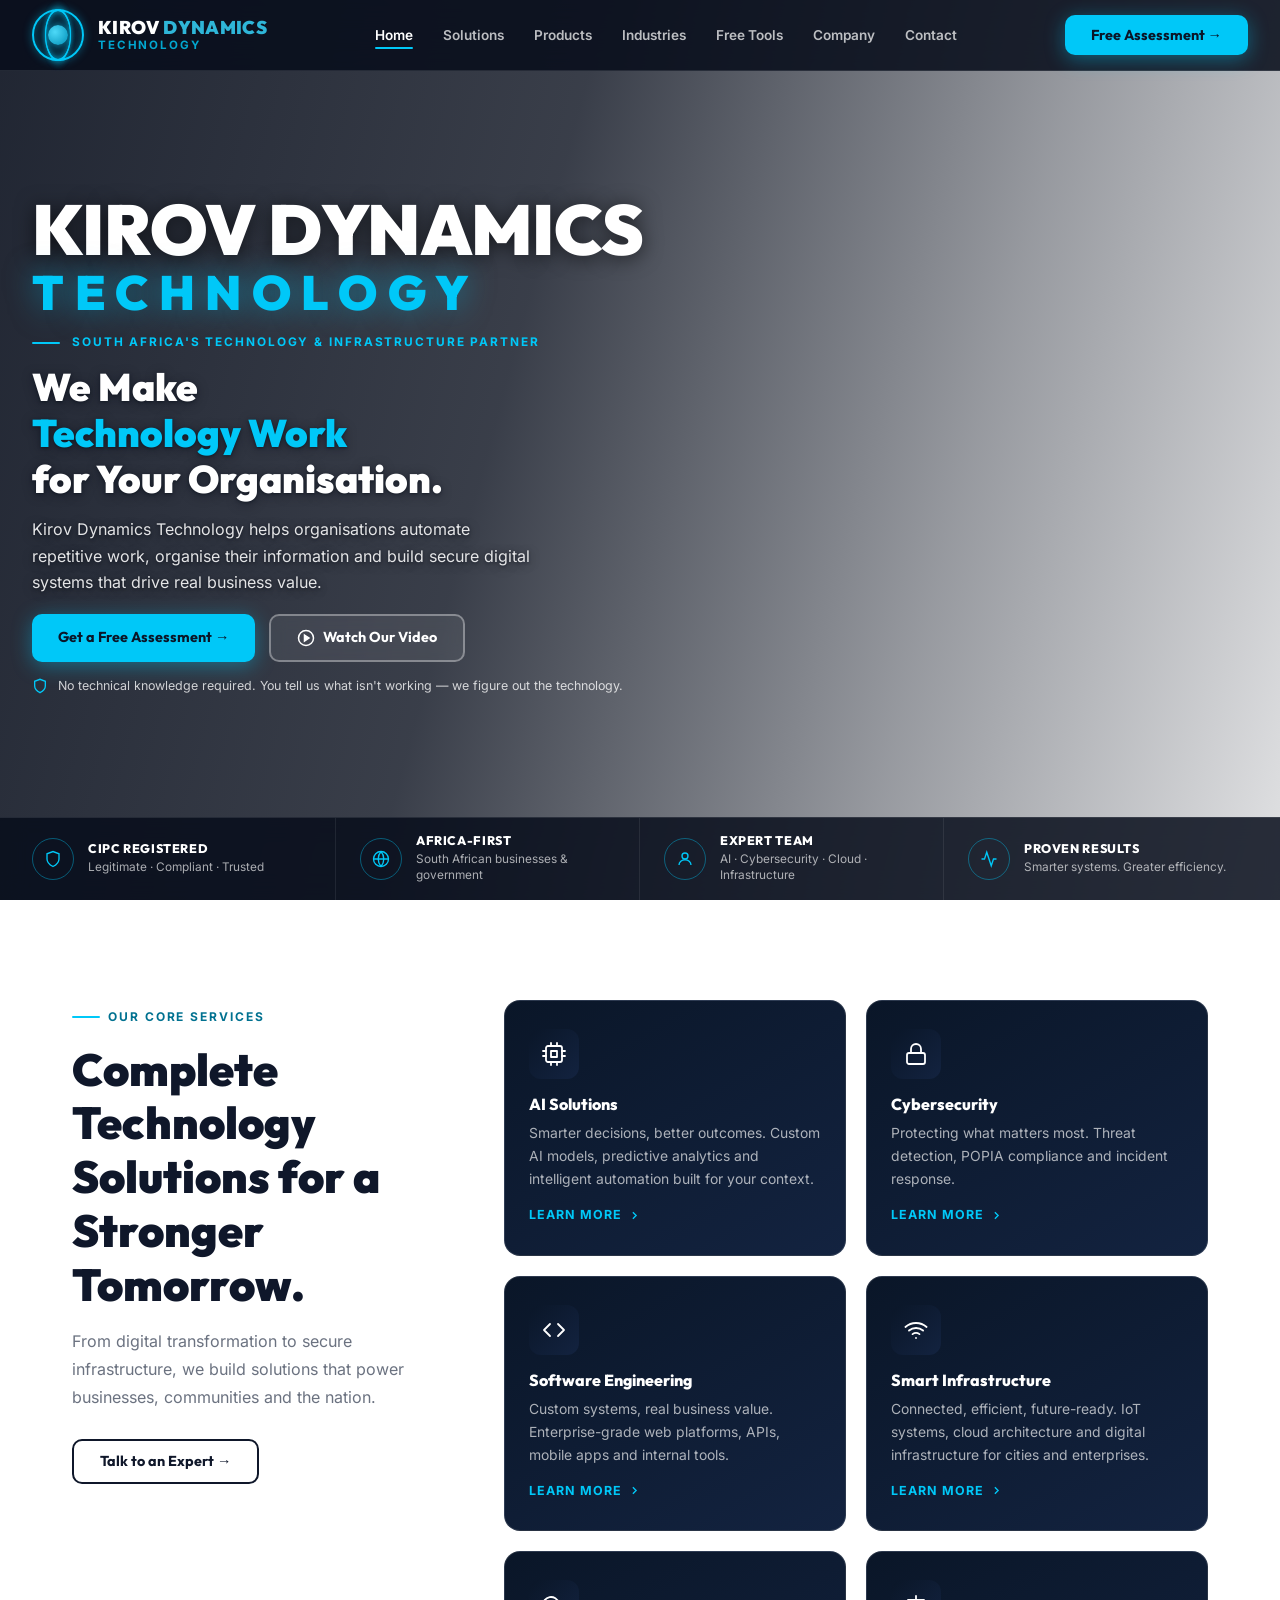
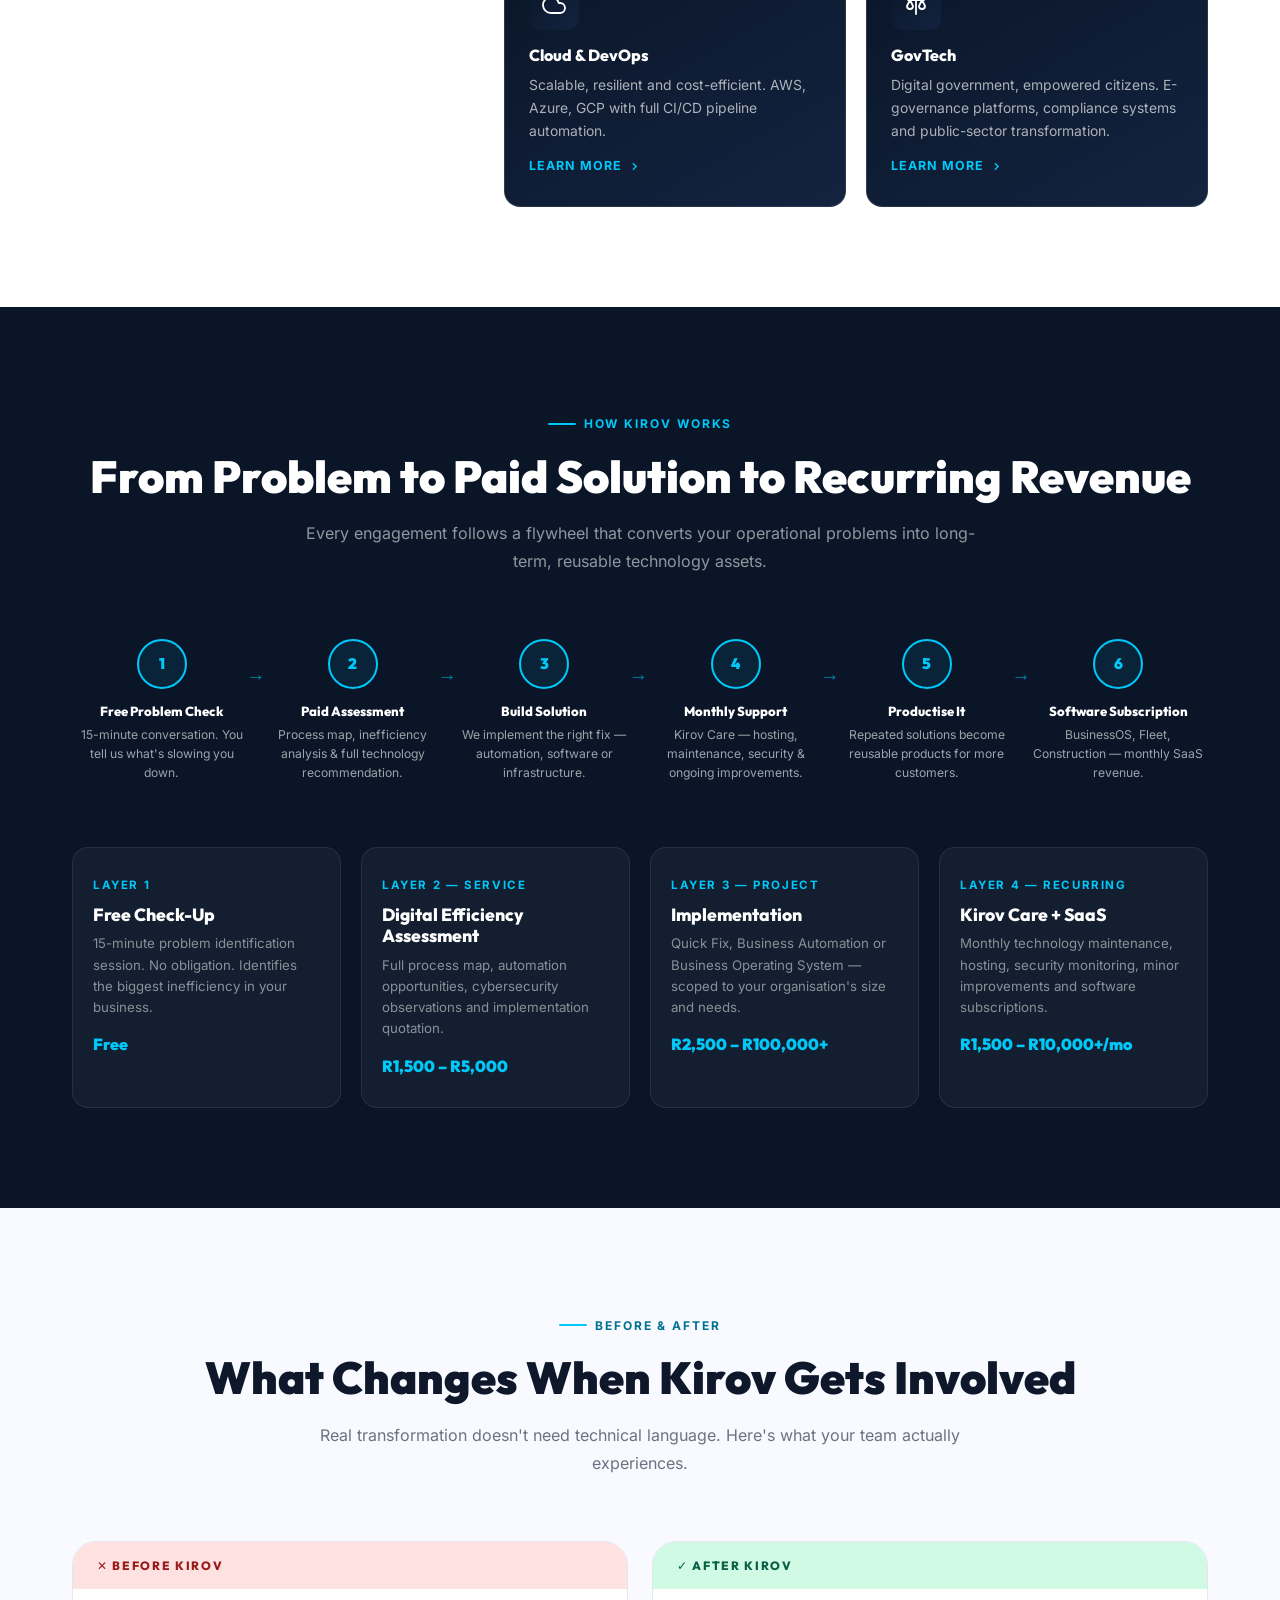
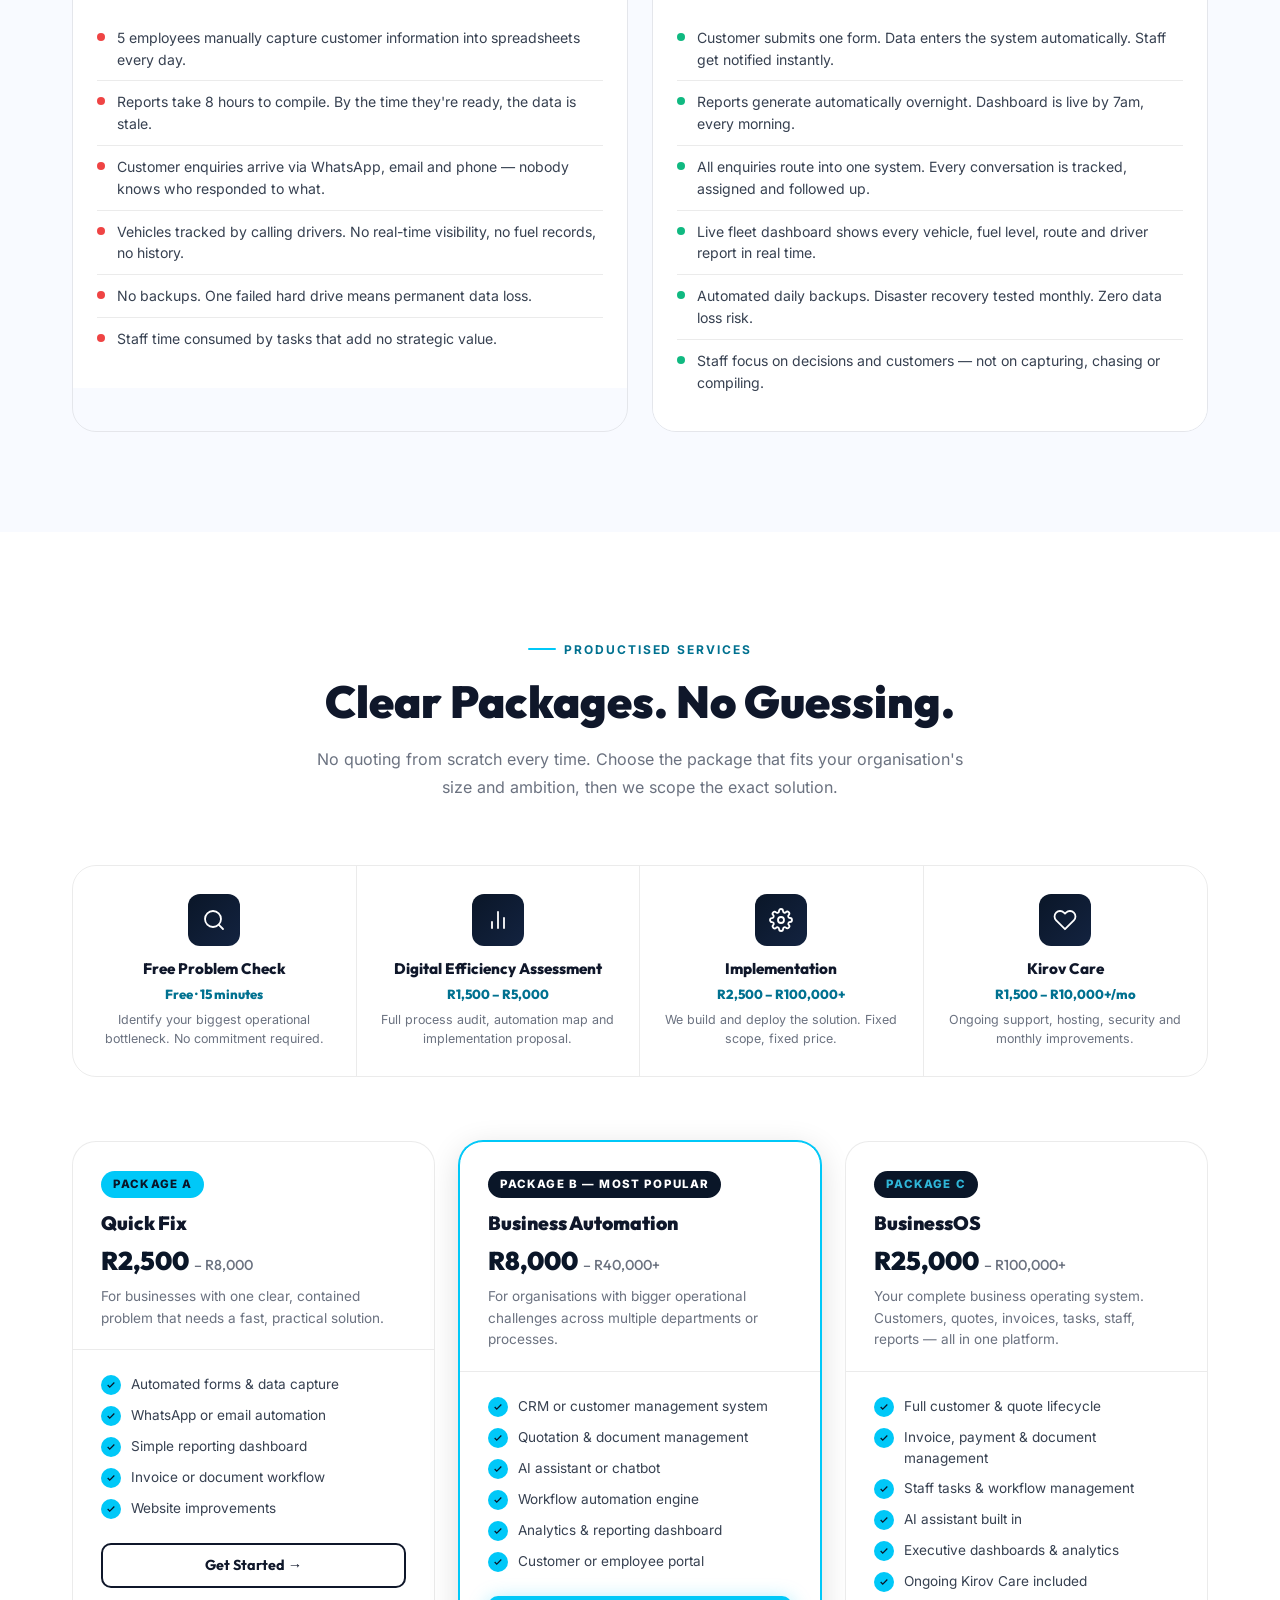
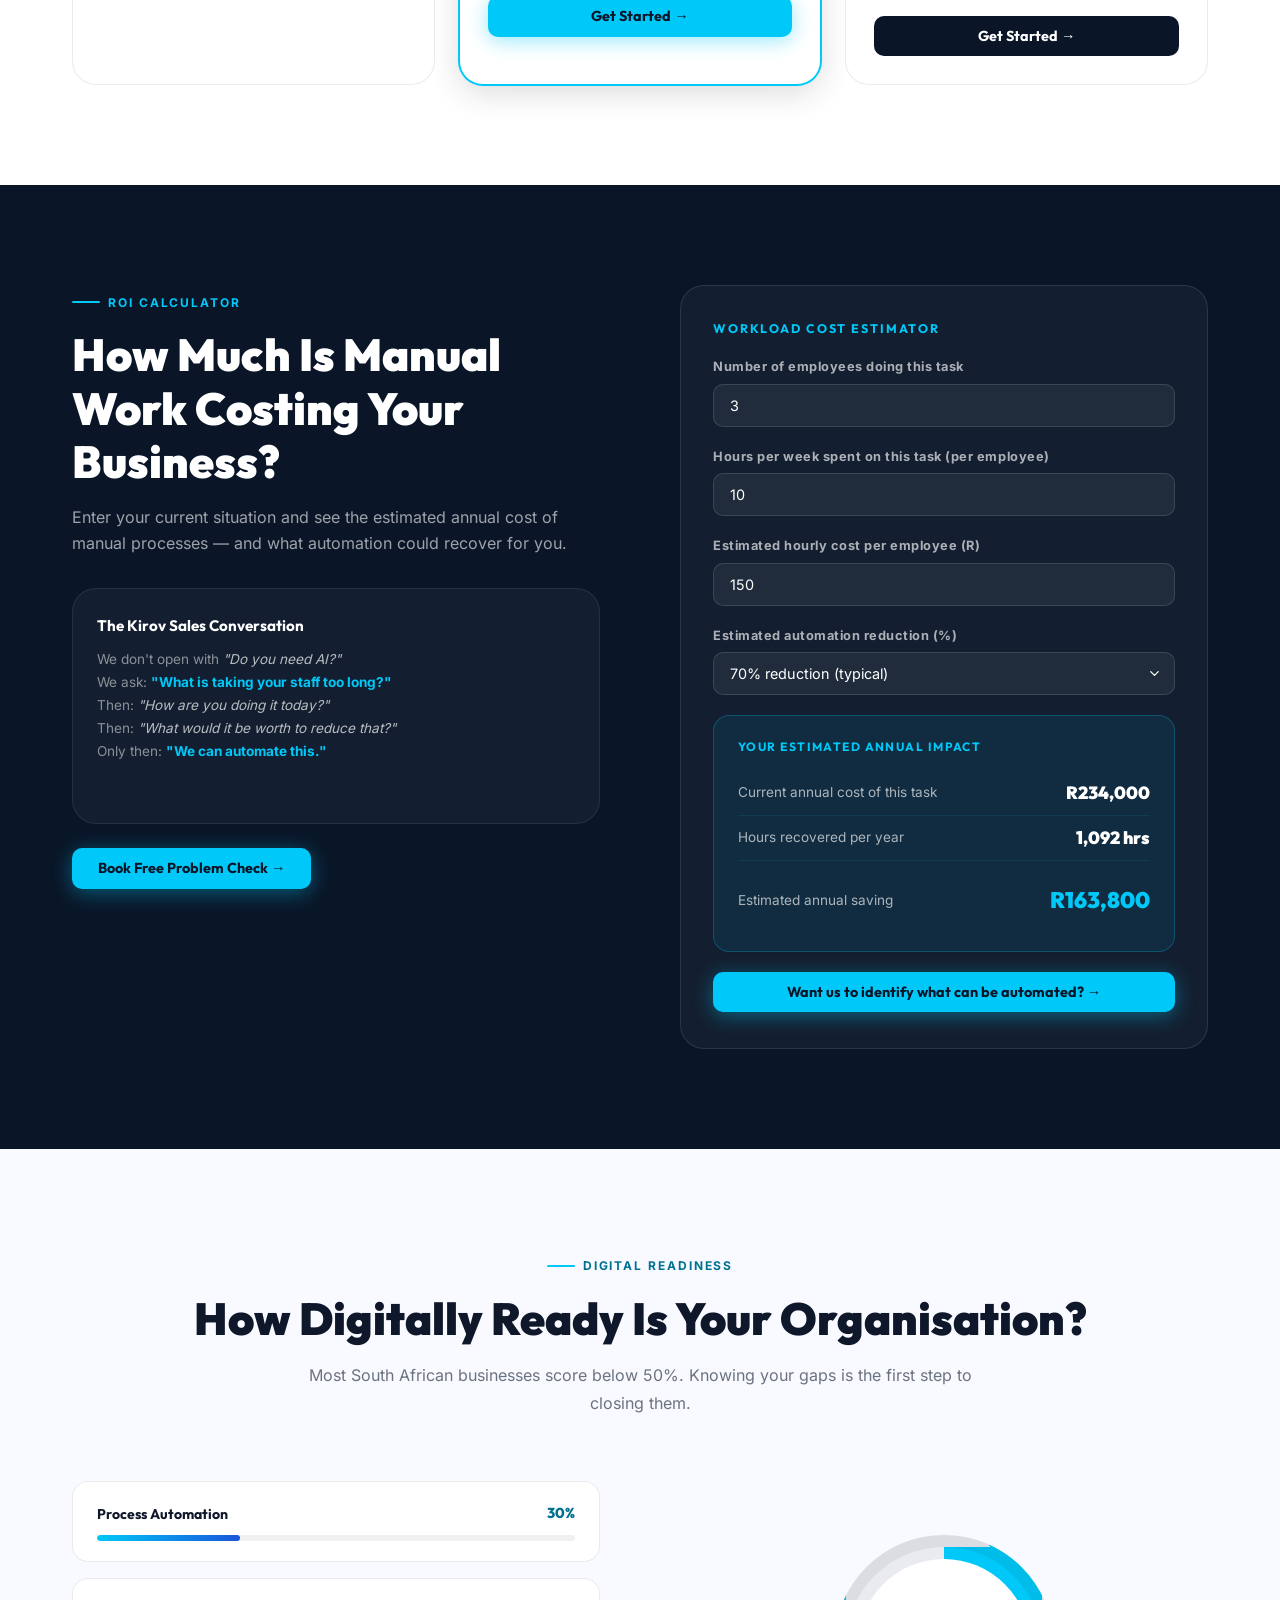
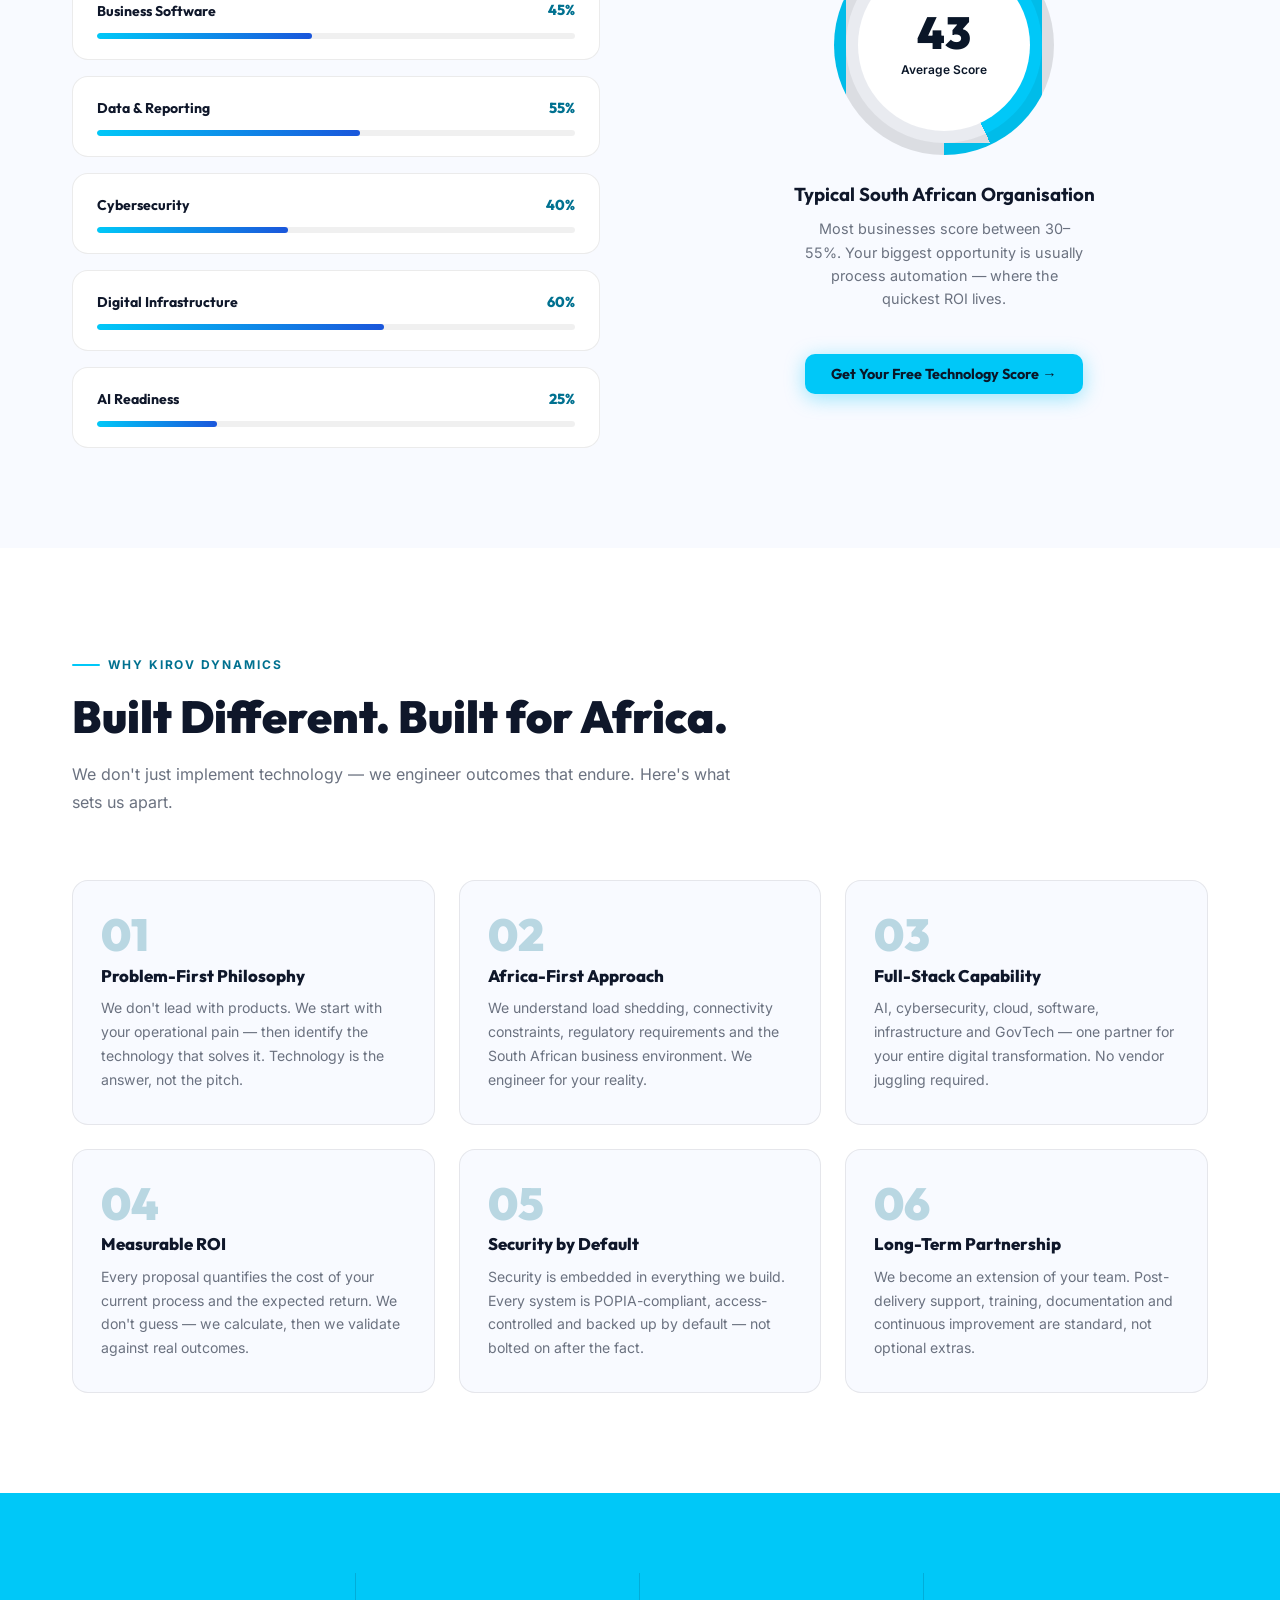
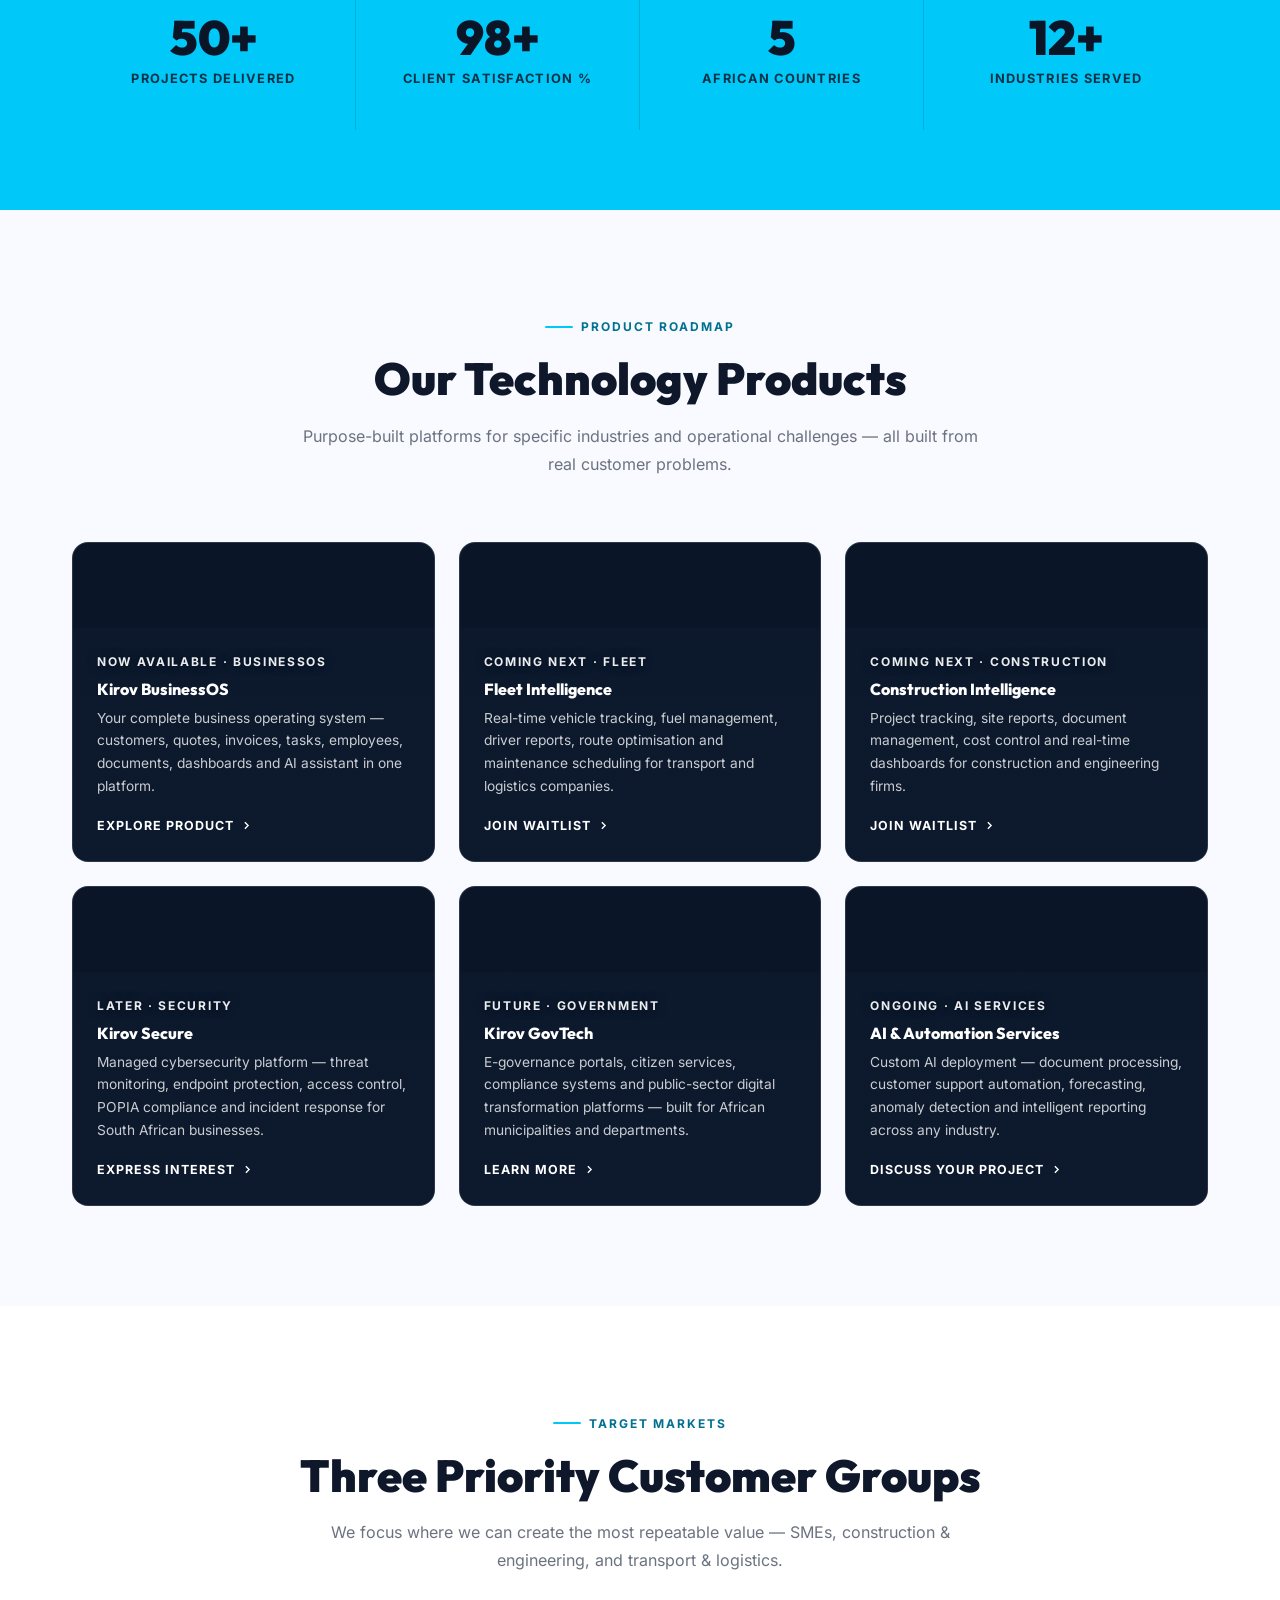
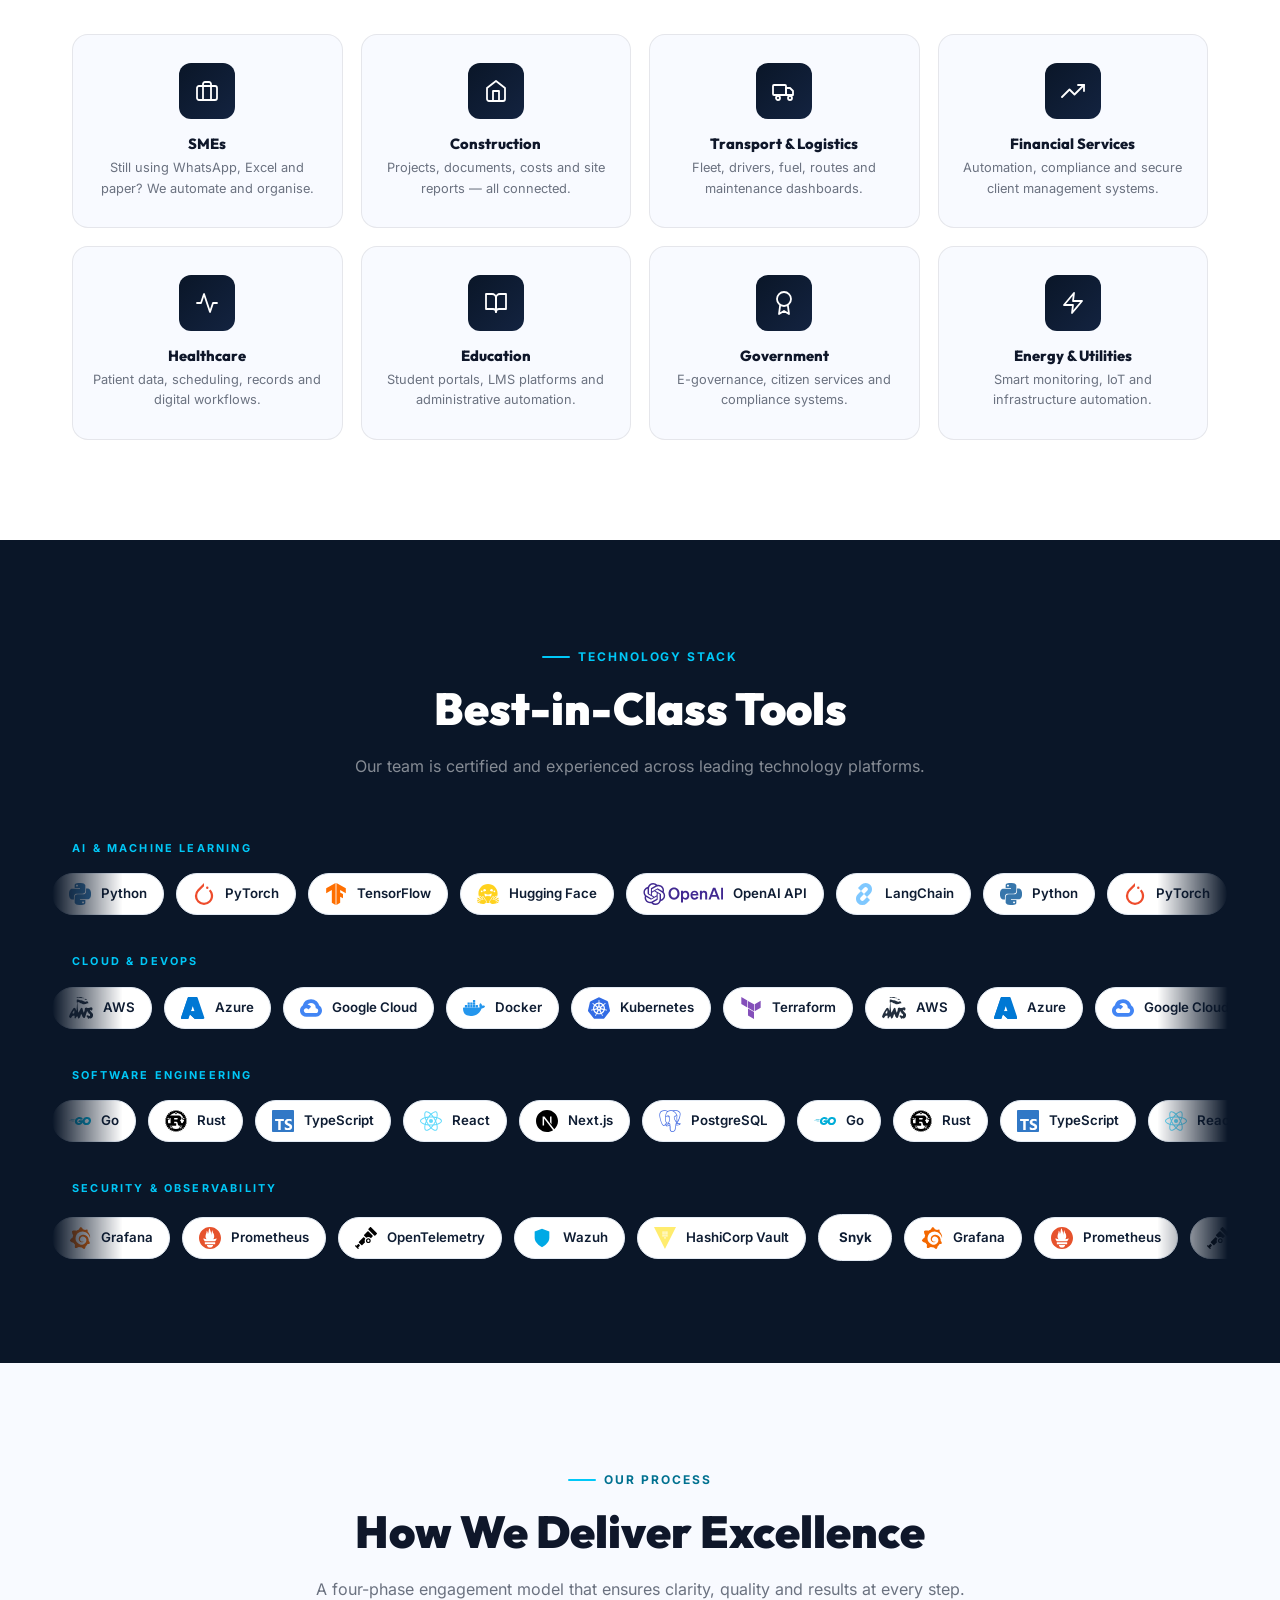
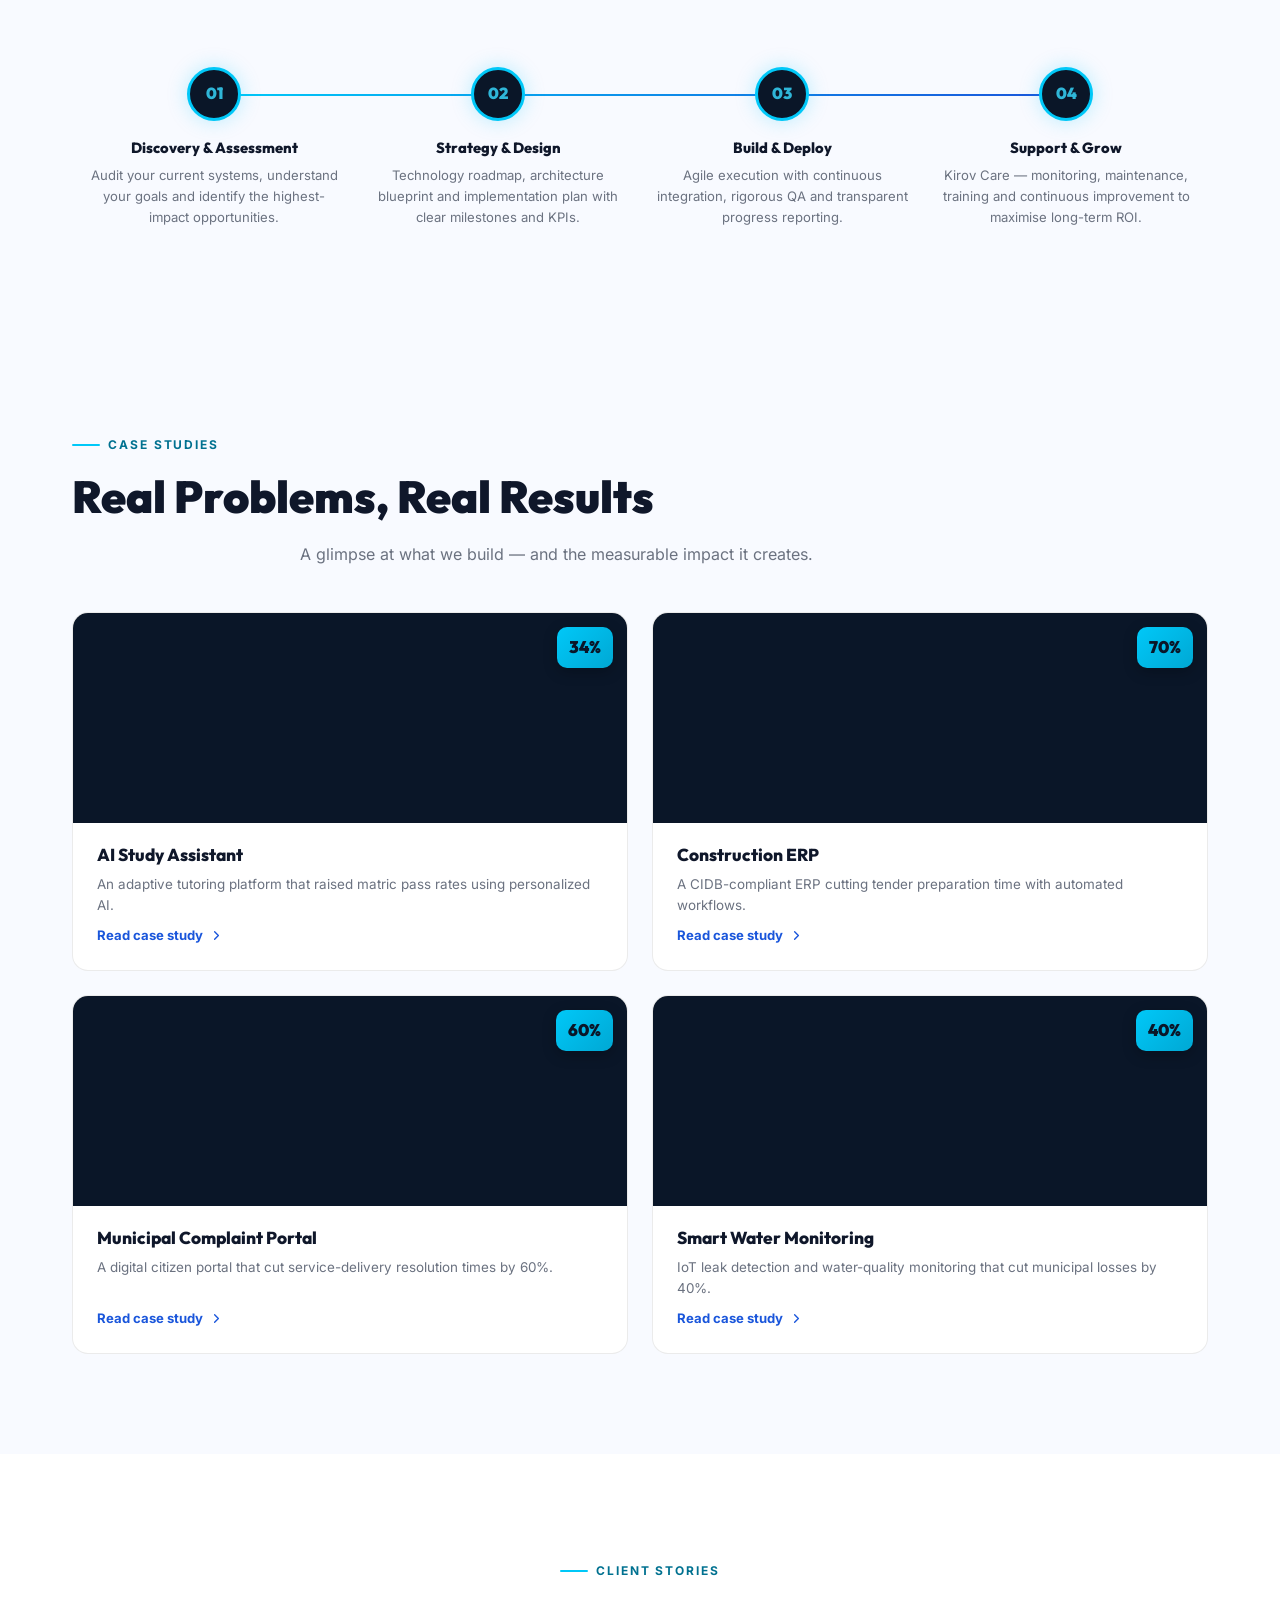
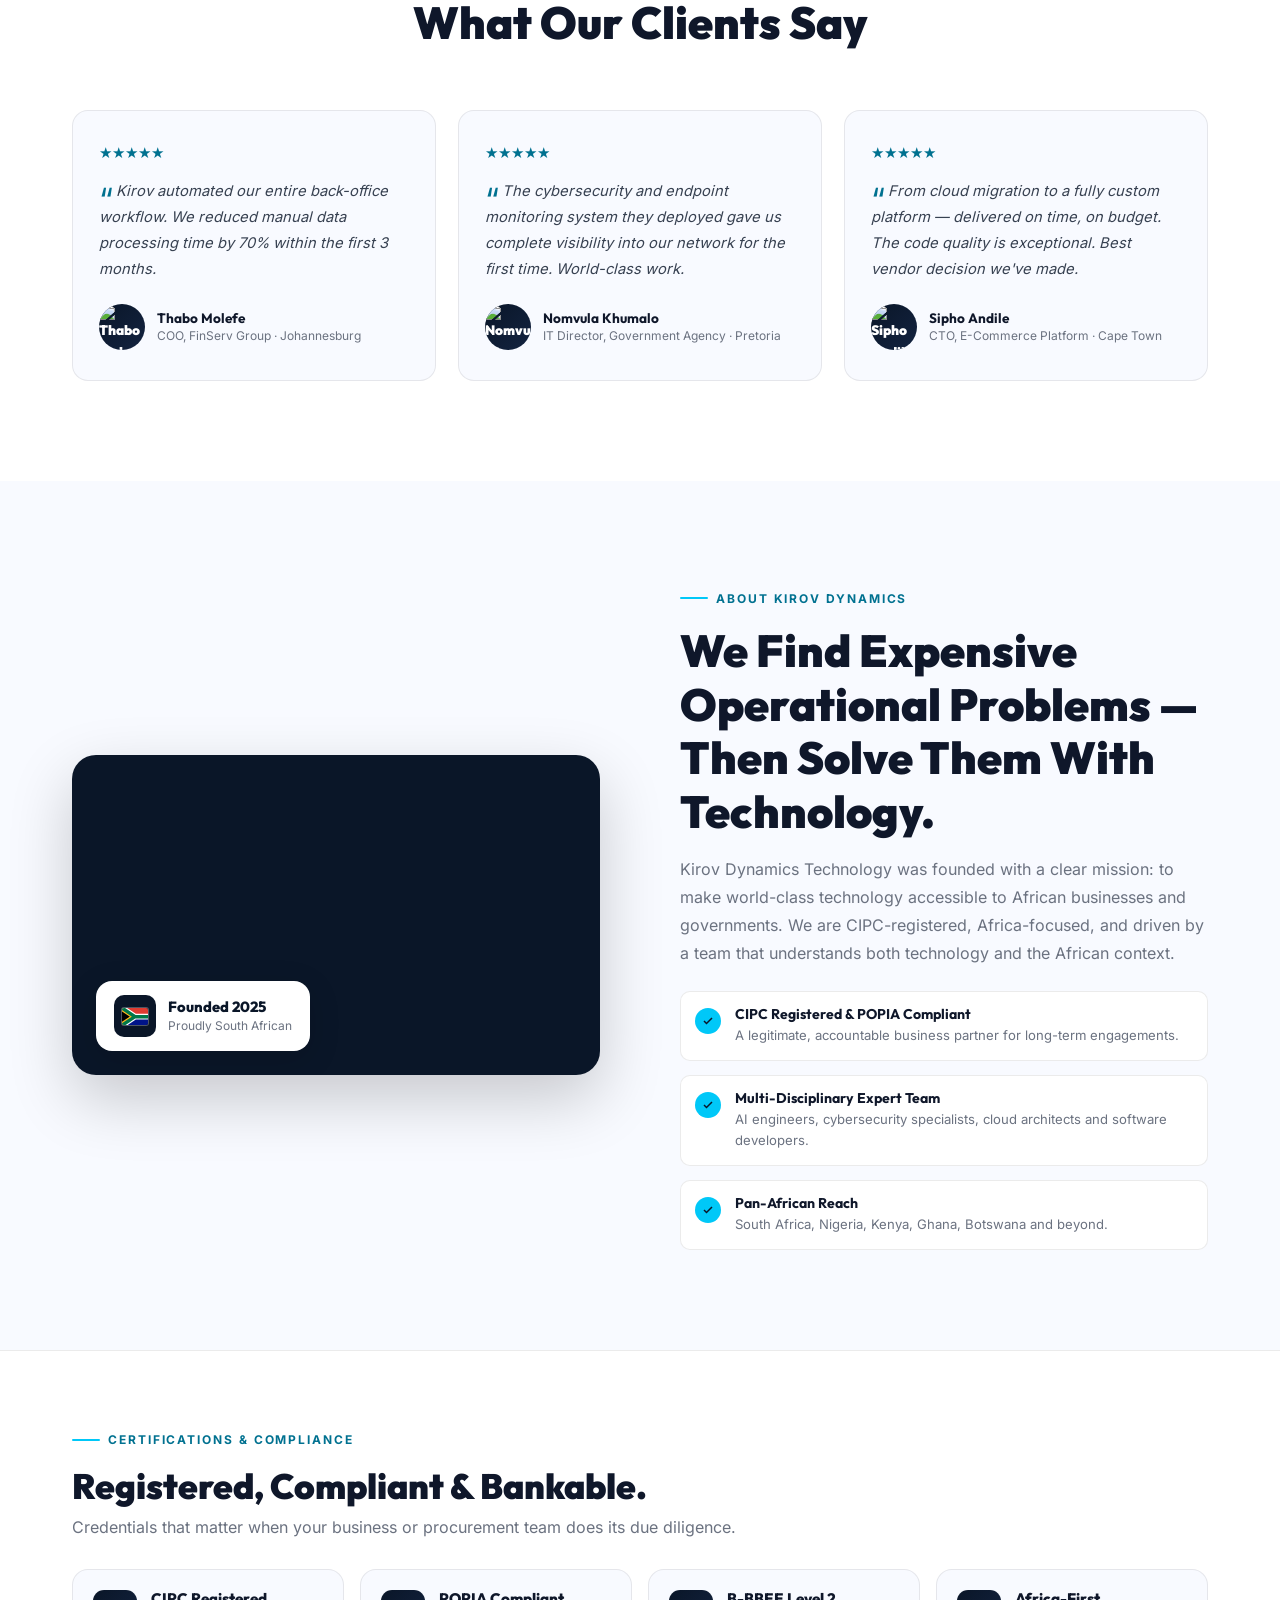
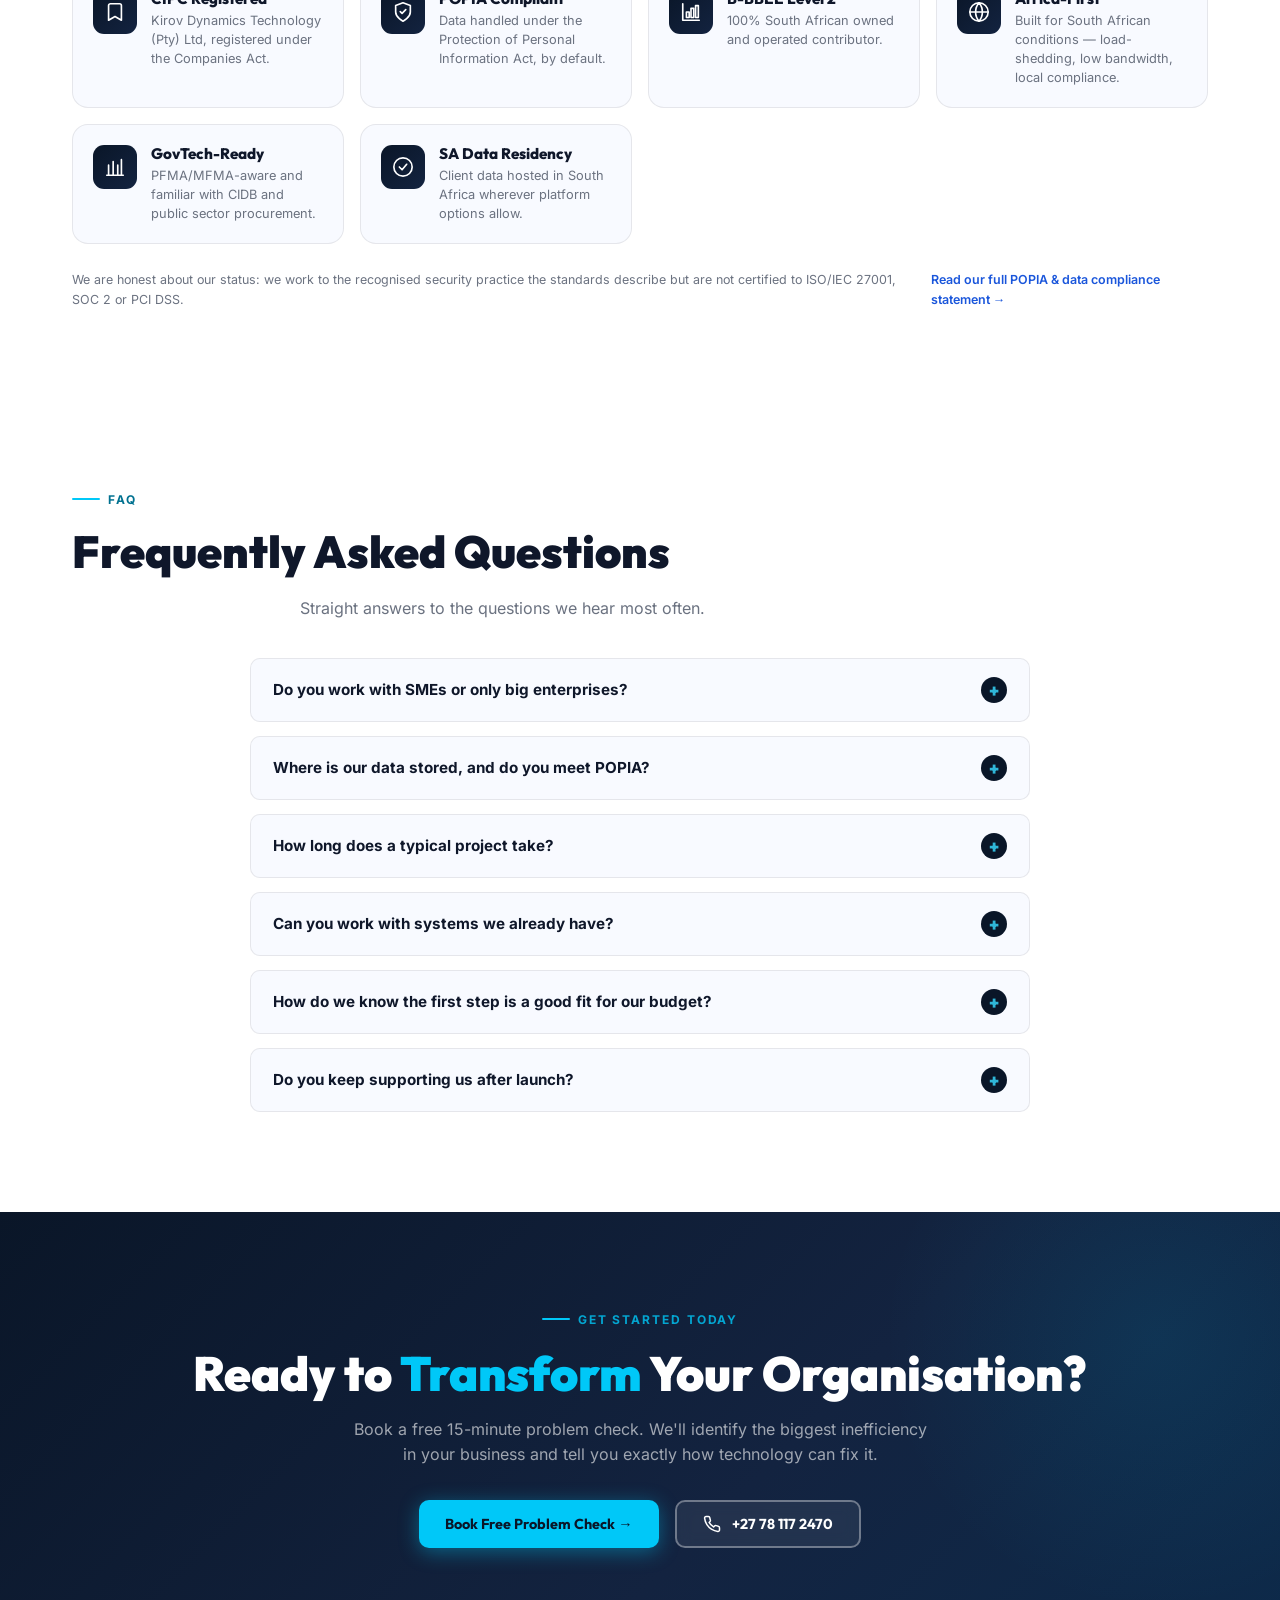
==== docs/index.html @ 9d3fc605 "homepage: case-study cards, FAQ + schema, photo avatars, language note; wire form + analytics placeh" ====
<!DOCTYPE html>
<html lang="en" data-home="./">
<head>
<meta charset="UTF-8">
<!-- The reveal animation hides .reveal elements until they are observed, which
     is a risk if the class is ever missing: the content would stay invisible.
     This sets the gate the CSS keys off (.js-reveal .reveal) and it must run
     before the first paint, so it is inline and first in the document. Without
     JS the class is never set, so .reveal is never hidden and the page is fully
     readable. Do not move this below the stylesheet or rename the class. -->
<script>document.documentElement.classList.add('js-reveal')</script>
<meta name="viewport" content="width=device-width, initial-scale=1.0, viewport-fit=cover">
<!-- The palette is a fixed light/navy brand, not a theme: telling the UA
     "light" stops iOS Safari, Android Chrome and Edge from force-inverting the
     page in their battery-saver / auto-dark modes, which turned the white
     sections grey and broke every contrast ratio. -->
<meta name="color-scheme" content="light">
<meta name="theme-color" content="#0a1628">
<meta name="theme-color" media="(prefers-color-scheme: light)" content="#ffffff">
<link rel="canonical" href="https://kirov-dynamics-technology.github.io/kirov-dynamics/">
<title>Kirov Dynamics | We Find What's Slowing You Down, Then Fix It</title>
<!-- the first slide is the LCP element on a phone, so it is fetched at high priority -->
<!-- The first slide is the LCP element. The 800x1780 crop is the one the phone
     CSS actually paints, but at 600px+ the stylesheet switches to the
     1000x1250 and 1920x1080 crops, so the preload is pinned to the phones it
     was sized for - otherwise every desktop visitor downloaded 128KB of
     portrait image it then threw away. -->
<link rel="preload" as="image" media="(max-width: 767px)" href="https://images.unsplash.com/photo-1531482615713-2afd69097998?auto=format&fm=webp&fit=crop&crop=faces&w=800&h=560&q=72" fetchpriority="high">
<meta name="description" content="Kirov Dynamics Technology helps organisations automate repetitive work, organise their information and build secure digital systems that drive real business value. South Africa's Technology & Infrastructure Partner.">
<meta name="keywords" content="business automation, digital transformation, AI solutions, cybersecurity, South Africa, Gauteng, technology company, software development, fleet management, construction technology">
<link rel="icon" href="favicon.svg" type="image/svg+xml">
<link rel="icon" href="favicon-32.png" sizes="32x32" type="image/png">
<link rel="apple-touch-icon" href="apple-touch-icon.png">
<link rel="manifest" href="site.webmanifest">
<meta property="og:site_name" content="Kirov Dynamics Technology">
<meta property="og:title" content="Kirov Dynamics Technology">
<meta property="og:description" content="We find what's slowing your organisation down — then build the technology to fix it.">
<meta property="og:type" content="website">
<meta property="og:locale" content="en_ZA">
<meta property="og:url" content="https://kirov-dynamics-technology.github.io/kirov-dynamics/">
<meta property="og:image" content="https://kirov-dynamics-technology.github.io/kirov-dynamics/og-image.png">
<meta property="og:image:width" content="1200">
<meta property="og:image:height" content="630">
<meta property="og:image:alt" content="Kirov Dynamics Technology — automation, AI, data, cybersecurity and GovTech for South African organisations.">
<meta name="twitter:card" content="summary_large_image">
<meta name="twitter:title" content="Kirov Dynamics Technology">
<meta name="twitter:description" content="We find what's slowing your organisation down — then build the technology to fix it.">
<meta name="twitter:image" content="https://kirov-dynamics-technology.github.io/kirov-dynamics/og-image.png">
<meta name="twitter:image:alt" content="Kirov Dynamics Technology — automation, AI, data, cybersecurity and GovTech for South African organisations.">
<!--
  Privacy-friendly analytics (self-hosted, cookieless): uncomment once Umami or
  Plausible is set up, then replace the two placeholders below with your real
  values. Nothing is loaded until then.
  Umami:  <script async src="https://analytics.YOUR-DOMAIN/script.js" data-website-id="YOUR-WEBSITE-ID"></script>
  Plausible: <script defer data-domain="kirov-dynamics-technology.github.io" src="https://plausible.YOUR-DOMAIN/js/script.js"></script>
-->
<script type="application/ld+json">
{"@context":"https://schema.org","@graph":[
{"@type":"Organization","@id":"https://kirov-dynamics-technology.github.io/kirov-dynamics/#org","name":"Kirov Dynamics Technology","alternateName":"Kirov Dynamics","url":"https://kirov-dynamics-technology.github.io/kirov-dynamics/","logo":"https://kirov-dynamics-technology.github.io/kirov-dynamics/favicon.svg","image":"https://kirov-dynamics-technology.github.io/kirov-dynamics/og-image.png","description":"Kirov Dynamics Technology helps organisations automate repetitive work, organise their information and build secure digital systems.","foundingDate":"2025","email":"info@kirovdynamics.co.za","telephone":"+27781172470","areaServed":["ZA","NG","KE","GH","BW"],"address":{"@type":"PostalAddress","addressCountry":"ZA","addressRegion":"Gauteng"},"sameAs":["https://github.com/Kirov-Dynamics-Technology","https://linkedin.com/company/kirov-dynamics-technology"],"contactPoint":{"@type":"ContactPoint","telephone":"+27781172470","contactType":"sales","email":"info@kirovdynamics.co.za","availableLanguage":["English","Afrikaans","Zulu"]},"serviceType":["Business Automation","Cybersecurity","Software Development","AI Solutions","Cloud Computing","Digital Infrastructure"]},
{"@type":"WebSite","@id":"https://kirov-dynamics-technology.github.io/kirov-dynamics/#website","url":"https://kirov-dynamics-technology.github.io/kirov-dynamics/","name":"Kirov Dynamics Technology","publisher":{"@id":"https://kirov-dynamics-technology.github.io/kirov-dynamics/#org"},"inLanguage":"en-ZA"},
{"@type":"ProfessionalService","@id":"https://kirov-dynamics-technology.github.io/kirov-dynamics/#service","name":"Kirov Dynamics Technology","image":"https://kirov-dynamics-technology.github.io/kirov-dynamics/og-image.png","url":"https://kirov-dynamics-technology.github.io/kirov-dynamics/","telephone":"+27781172470","priceRange":"R15,000 - R150,000+","areaServed":{"@type":"Country","name":"South Africa"},"hasOfferCatalog":{"@type":"OfferCatalog","name":"Technology Services","itemListElement":[{"@type":"Offer","itemOffered":{"@type":"Service","name":"Business Automation"}},{"@type":"Offer","itemOffered":{"@type":"Service","name":"Cybersecurity Assessment"}},{"@type":"Offer","itemOffered":{"@type":"Service","name":"Custom Software Development"}},{"@type":"Offer","itemOffered":{"@type":"Service","name":"AI & Data Analytics"}},{"@type":"Offer","itemOffered":{"@type":"Service","name":"Government Technology (GovTech)"}}]}},
{"@type":"FAQPage","@id":"https://kirov-dynamics-technology.github.io/kirov-dynamics/#faq","mainEntity":[{"@type":"Question","name":"Do you work with SMEs or only big enterprises?","acceptedAnswer":{"@type":"Answer","text":"Both. We deliberately serve three groups - SMEs, construction and engineering, and transport and logistics - with scoped engagements starting around R15,000 for the SMME tier."}},{"@type":"Question","name":"Where is our data stored, and do you meet POPIA?","acceptedAnswer":{"@type":"Answer","text":"POPIA compliance is built into every project by default, and where platform options allow, we host client data in South Africa."}},{"@type":"Question","name":"How long does a typical project take?","acceptedAnswer":{"@type":"Answer","text":"MVPs run 4-6 weeks, business platforms 8-12 weeks, and enterprise systems 3-6 months depending on scope."}},{"@type":"Question","name":"Can you work with systems we already have?","acceptedAnswer":{"@type":"Answer","text":"Yes. We integrate with legacy ERPs, CRMs and spreadsheet workflows - no rip-and-replace required."}},{"@type":"Question","name":"How do we know the first step is a good fit for our budget?","acceptedAnswer":{"@type":"Answer","text":"Start with the free 15-minute problem check. We identify the single biggest inefficiency and tell you exactly what fixing it would cost before you commit."}},{"@type":"Question","name":"Do you keep supporting us after launch?","acceptedAnswer":{"@type":"Answer","text":"Yes - Kirov Care is our ongoing monitoring, maintenance, training and improvement service."}}]}
]}
</script>
<!-- Fonts are self-hosted variable woff2: 79KB covers every weight, the page
     makes no third-party font request, so no visitor IP goes to Google. -->
<link rel="preload" href="assets/fonts/inter-var.woff2" as="font" type="font/woff2" crossorigin>
<link rel="preload" href="assets/fonts/outfit-var.woff2" as="font" type="font/woff2" crossorigin>
<style>@font-face{font-family:'Inter';font-style:normal;font-weight:100 900;font-display:swap;src:url('assets/fonts/inter-var.woff2') format('woff2');unicode-range:U+0000-00FF, U+0131, U+0152-0153, U+02BB-02BC, U+02C6, U+02DA, U+02DC, U+0304, U+0308, U+0329, U+2000-206F, U+20AC, U+2122, U+2191, U+2193, U+2212, U+2215, U+FEFF, U+FFFD}
@font-face{font-family:'Outfit';font-style:normal;font-weight:100 900;font-display:swap;src:url('assets/fonts/outfit-var.woff2') format('woff2');unicode-range:U+0000-00FF, U+0131, U+0152-0153, U+02BB-02BC, U+02C6, U+02DA, U+02DC, U+0304, U+0308, U+0329, U+2000-206F, U+20AC, U+2122, U+2191, U+2193, U+2212, U+2215, U+FEFF, U+FFFD}</style>
<style>
/* ============================================================
   TOKENS
============================================================ */
:root {
  --navy:      #0a1628;
  --navy-mid:  #0d1e35;
  --navy-lt:   #132340;
  --teal:      #00c8f8;
  --teal-dk:   #00a8d4;
  --teal-ink:  #007190; --teal-on-dark: #2fb6d8;   /* 5.58:1 on white - brand teal is only 1.98:1 */
  --blue:      #1a56db;
  --white:     #ffffff;
  --off:       #f8faff;
  --dark:      #0f172a;
  --mid:       #374151;
  --muted:     #6b7280;
  --border:    rgba(0,0,0,0.08);
  --border-n:  rgba(255,255,255,0.12);
  --sh-sm:     0 2px 8px rgba(0,0,0,0.06);
  --sh-md:     0 8px 32px rgba(0,0,0,0.14);
  --sh-lg:     0 24px 64px rgba(0,0,0,0.2);
  --r:         10px;
  --r-lg:      16px;
  --r-xl:      24px;
  --ease:      0.28s cubic-bezier(0.4,0,0.2,1);
}

/* ============================================================
   RESET
============================================================ */
*,*::before,*::after{margin:0;padding:0;box-sizing:border-box;-webkit-tap-highlight-color:transparent}
/* iOS Safari inflates text in landscape and, because the layout is
   width-driven, that inflation used to push a sideways scroll. */
html{
  scroll-behavior:smooth;scroll-padding-top:72px;overflow-x:hidden;
  -webkit-text-size-adjust:100%;text-size-adjust:100%;
  color-scheme:light;
  /* stop the sideways rubber-band gesture on iOS and the pull-to-refresh
     overscroll on Android Chrome from being read as a broken layout */
  overscroll-behavior-x:none;
}
body{
  font-family:'Inter',sans-serif;background:#fff;color:var(--dark);line-height:1.6;
  overflow-x:hidden;
  /* variable fonts must never be faux-bolded by the browser */
  font-synthesis-weight:none;-webkit-font-smoothing:antialiased;
  /* let the hero the full window on iOS standalone/fullscreen, but keep the
     page off the browser chrome on a normal tab */
  padding-left:env(safe-area-inset-left);padding-right:env(safe-area-inset-right);
}
h1,h2,h3,h4,h5{font-family:'Outfit',sans-serif;line-height:1.2}
a{text-decoration:none;color:inherit}
img{max-width:100%;height:auto;display:block}
button{cursor:pointer;border:none;background:none;font-family:inherit}
ul{list-style:none}

/* ============================================================
   UTILITIES
============================================================ */
.container{max-width:1200px;margin:0 auto;padding:0 32px;width:100%}
 /* was .7rem = 11.2px */
 .tag{display:inline-flex;align-items:center;gap:8px;font-size:.75rem;font-weight:700;letter-spacing:.16em;text-transform:uppercase;color:var(--teal-ink);margin-bottom:16px}
.tag::before{content:'';display:block;width:28px;height:2px;background:var(--teal);border-radius:2px}
.section-title{font-size:clamp(1.8rem,3.5vw,2.8rem);font-weight:900;color:var(--dark);line-height:1.2;margin-bottom:16px}
.section-sub{font-size:1rem;color:var(--muted);line-height:1.75;max-width:680px}
.js-reveal .reveal{opacity:0;transform:translateY(30px);transition:opacity .7s cubic-bezier(.22,1,.36,1),transform .7s cubic-bezier(.22,1,.36,1)}
.js-reveal .reveal.visible{opacity:1;transform:none}

/* BUTTONS */
.btn{display:inline-flex;align-items:center;gap:8px;font-family:'Outfit',sans-serif;font-weight:700;font-size:.9rem;padding:13px 26px;border-radius:var(--r);transition:var(--ease);cursor:pointer;white-space:nowrap;line-height:1;position:relative;overflow:hidden}
.btn-teal{background:var(--teal);color:var(--navy);box-shadow:0 4px 20px rgba(0,200,248,.4)}
/* .btn is white-space:nowrap, and "Get a Free Assessment ->" needs ~163px of
   glyphs. In a 312px content column two of those buttons sit side by side and
   the label was being clipped (scrollWidth 163 vs clientWidth 156 at 390px).
   Buttons in a phone row are allowed to wrap onto two lines instead. */
@media(max-width:560px){
  .hero-btns{ flex-wrap:wrap; }
  .hero-btns .btn{ white-space:normal;line-height:1.3; }
}
.btn-teal:hover{background:var(--teal-dk);transform:translateY(-2px);box-shadow:0 8px 28px rgba(0,200,248,.5)}
.btn-ghost{border:2px solid rgba(255,255,255,.35);color:#fff;background:rgba(255,255,255,.07);backdrop-filter:blur(8px);-webkit-backdrop-filter:blur(8px)}
.btn-ghost:hover{border-color:#fff;background:rgba(255,255,255,.15);transform:translateY(-2px)}
.btn-dark{background:var(--navy);color:#fff}
.btn-dark:hover{background:var(--navy-lt);transform:translateY(-2px);box-shadow:0 8px 24px rgba(10,22,40,.4)}
.btn-outline{border:2px solid var(--dark);color:var(--dark);background:transparent}
.btn-outline:hover{background:var(--dark);color:#fff;transform:translateY(-2px)}

/* ============================================================
   SPINNING GLOBE (CSS)
============================================================ */
.globe-wrap{
  width:52px;height:52px;position:relative;
  transform-style:preserve-3d;
  animation:globeSpin 10s linear infinite;
  flex-shrink:0;
}
.globe-wrap .gr{
  position:absolute;inset:0;border-radius:50%;
  border:2px solid var(--teal);
  box-shadow:0 0 10px rgba(0,200,248,.4) inset, 0 0 10px rgba(0,200,248,.4);
}
.globe-wrap .gr1{transform:rotateY(0deg)}
.globe-wrap .gr2{transform:rotateY(60deg)}
.globe-wrap .gr3{transform:rotateY(120deg)}
.globe-wrap .geq{
  transform:rotateX(90deg);
  border-color:rgba(0,200,248,.7);
  box-shadow:0 0 8px rgba(0,200,248,.5) inset, 0 0 8px rgba(0,200,248,.5);
}
.globe-wrap .gcore{
  position:absolute;inset:30%;border-radius:50%;
  background:radial-gradient(circle at 35% 35%,#4dd9f8,#0090b8);
  box-shadow:0 0 14px var(--teal);
  animation:corePulse 3s ease-in-out infinite;
}
@keyframes globeSpin{
  0%{transform:rotateX(18deg) rotateY(0deg)}
  100%{transform:rotateX(18deg) rotateY(360deg)}
}
@keyframes corePulse{
  0%,100%{opacity:.85;transform:scale(1)}
  50%{opacity:1;transform:scale(1.12)}
}

/* ============================================================
   NAVBAR
============================================================ */
#navbar{
  position:fixed;top:0;left:0;right:0;z-index:1000;
  background:rgba(8,14,28,.88);
  backdrop-filter:blur(20px);
  -webkit-backdrop-filter:blur(20px);
  border-bottom:1px solid rgba(255,255,255,.1);
  transition:all .3s ease;
}
#navbar.scrolled{background:rgba(8,14,28,.97);box-shadow:0 4px 24px rgba(0,0,0,.4)}
.nav-inner{display:flex;align-items:center;justify-content:space-between;padding:0 32px;height:70px;max-width:1440px;margin:0 auto;gap:24px}
.nav-logo{display:flex;align-items:center;gap:14px;text-decoration:none;flex-shrink:0}
.nav-logo-text{display:flex;flex-direction:column;line-height:1}
.nav-logo-name{
  font-family:'Outfit',sans-serif;font-size:1.15rem;font-weight:900;
  color:#fff;letter-spacing:.02em;line-height:1;
}
.nav-logo-name .t{color:var(--teal-on-dark)}
.nav-logo-sub{
  /* was .6rem = 9.6px, below the readable floor on a phone. .72rem = 11.5px,
     which is the largest that fits in a 2-line logo lockup without wrapping. */
  font-size:.72rem;font-weight:700;color:rgba(0,200,248,.82);
  letter-spacing:.16em;text-transform:uppercase;margin-top:3px;
}
.nav-links{display:flex;align-items:center;gap:2px}
.nav-links a{
  font-size:.85rem;font-weight:600;color:rgba(255,255,255,.72);
  padding:8px 14px;border-radius:var(--r);transition:var(--ease);position:relative;white-space:nowrap;
}
.nav-links a:hover,.nav-links a.active{color:#fff}
.nav-links a.active::after{
  content:'';position:absolute;bottom:2px;left:14px;right:14px;
  height:2px;background:var(--teal);border-radius:2px;
}
.nav-right{display:flex;align-items:center;gap:12px;flex-shrink:0}
.hamburger{display:none;flex-direction:column;gap:5px;cursor:pointer;padding:6px}
.hamburger span{display:block;width:22px;height:2px;background:#fff;border-radius:2px;transition:var(--ease)}
.hamburger.open span:nth-child(1){transform:rotate(45deg) translate(5px,5px)}
.hamburger.open span:nth-child(2){opacity:0}
.hamburger.open span:nth-child(3){transform:rotate(-45deg) translate(5px,-5px)}
.mobile-menu{display:none;position:fixed;top:0;right:0;bottom:0;left:0;background:var(--navy);z-index:999;flex-direction:column;align-items:center;justify-content:center;gap:24px;overflow-y:auto;-webkit-overflow-scrolling:touch;padding:max(24px,env(safe-area-inset-top)) 24px max(24px,env(safe-area-inset-bottom))}
.mobile-menu.open{display:flex}
.mobile-menu a{font-size:1.3rem;font-weight:700;color:#fff;transition:var(--ease)}
.mobile-menu a:hover{color:var(--teal-ink)}
.mob-close{position:absolute;top:max(20px,env(safe-area-inset-top));right:24px;font-size:2rem;color:rgba(255,255,255,.5);cursor:pointer;line-height:1;min-width:44px;min-height:44px;display:flex;align-items:center;justify-content:center}

/* ============================================================
   HERO
============================================================ */
.hero{
  position:relative;min-height:100vh;
  /* svh = the smallest viewport height (browser chrome visible), so the hero
     and its trust bar still land inside the first screen on phones. */
  min-height:100svh;
  display:flex;flex-direction:column;overflow:hidden;
  padding-top:70px;
}
/* SLIDING BACKGROUND */
.hero-slides{position:absolute;inset:0;z-index:0}
.hero-slide{
  position:absolute;inset:0;
  background-size:cover;background-position:center;
  opacity:0;transition:opacity 1.4s ease;
}
.hero-slide.active{opacity:1}
/* Backgrounds are requested pre-cropped to the aspect ratio of each breakpoint
   (crop=faces keeps people framed) so `cover` barely crops at all. Requesting
   only w=1920 returned a 1920x2880 PORTRAIT for slide 2, which cover then
   squeezed to a thin band and cut the subject's face off. */
.hero-slide:nth-child(1){background-image:url('https://images.unsplash.com/photo-1531482615713-2afd69097998?auto=format&fm=webp&fit=crop&crop=faces&w=800&h=560&q=72')}
.hero-slide:nth-child(2){background-image:url('https://images.unsplash.com/photo-1451187580459-43490279c0fa?auto=format&fm=webp&fit=crop&crop=faces&w=800&h=560&q=72')}
.hero-slide:nth-child(3){background-image:url('https://images.unsplash.com/photo-1552664730-d307ca884978?auto=format&fm=webp&fit=crop&crop=faces&w=800&h=560&q=72')}
.hero-slide:nth-child(4){background-image:url('https://images.unsplash.com/photo-1522202176988-66273c2fd55f?auto=format&fm=webp&fit=crop&crop=faces&w=800&h=560&q=72')}
/* Phones: bias upward so heads stay in frame */
.hero-slide{background-position:center 28%}
@media(min-width:768px){
  .hero-slide:nth-child(1){background-image:url('https://images.unsplash.com/photo-1531482615713-2afd69097998?auto=format&fm=webp&fit=crop&crop=faces&w=1000&h=1250&q=72')}
  .hero-slide:nth-child(2){background-image:url('https://images.unsplash.com/photo-1451187580459-43490279c0fa?auto=format&fm=webp&fit=crop&crop=faces&w=1000&h=1250&q=72')}
  .hero-slide:nth-child(3){background-image:url('https://images.unsplash.com/photo-1552664730-d307ca884978?auto=format&fm=webp&fit=crop&crop=faces&w=1000&h=1250&q=72')}
  .hero-slide:nth-child(4){background-image:url('https://images.unsplash.com/photo-1522202176988-66273c2fd55f?auto=format&fm=webp&fit=crop&crop=faces&w=1000&h=1250&q=72')}
  .hero-slide{background-position:center 32%}
}
@media(min-width:1024px){
  .hero-slide:nth-child(1){background-image:url('https://images.unsplash.com/photo-1531482615713-2afd69097998?auto=format&fm=webp&fit=crop&crop=faces&w=1920&h=1080&q=72')}
  .hero-slide:nth-child(2){background-image:url('https://images.unsplash.com/photo-1451187580459-43490279c0fa?auto=format&fm=webp&fit=crop&crop=faces&w=1920&h=1080&q=72')}
  .hero-slide:nth-child(3){background-image:url('https://images.unsplash.com/photo-1552664730-d307ca884978?auto=format&fm=webp&fit=crop&crop=faces&w=1920&h=1080&q=72')}
  .hero-slide:nth-child(4){background-image:url('https://images.unsplash.com/photo-1522202176988-66273c2fd55f?auto=format&fm=webp&fit=crop&crop=faces&w=1920&h=1080&q=72')}
  .hero-slide{background-position:center 38%}
}
/* Ultrawide: 21:9 so 2560x1080 and similar lose nothing */
@media(min-width:1024px) and (min-aspect-ratio:2/1){
  .hero-slide:nth-child(1){background-image:url('https://images.unsplash.com/photo-1531482615713-2afd69097998?auto=format&fm=webp&fit=crop&crop=faces&w=2560&h=1100&q=72')}
  .hero-slide:nth-child(2){background-image:url('https://images.unsplash.com/photo-1451187580459-43490279c0fa?auto=format&fm=webp&fit=crop&crop=faces&w=2560&h=1100&q=72')}
  .hero-slide:nth-child(3){background-image:url('https://images.unsplash.com/photo-1552664730-d307ca884978?auto=format&fm=webp&fit=crop&crop=faces&w=2560&h=1100&q=72')}
  .hero-slide:nth-child(4){background-image:url('https://images.unsplash.com/photo-1522202176988-66273c2fd55f?auto=format&fm=webp&fit=crop&crop=faces&w=2560&h=1100&q=72')}
}

.hero-overlay{
  position:absolute;inset:0;z-index:1;
  /* was .96/.90/.55/.30 - the left 40% was so dark the photograph was invisible
     behind the text. Lightened, with a text shadow carrying the legibility. */
  background:linear-gradient(
    105deg,
    rgba(8,14,28,.90) 0%,
    rgba(8,14,28,.80) 40%,
    rgba(8,14,28,.42) 72%,
    rgba(8,14,28,.12) 100%
  );
}
/* On a phone the copy spans the full width, and on a tablet portrait it still
   takes 620 of 768px, so a full-bleed shade that is dark enough to carry white
   text also hides the photograph completely - the hero measured 1.5:1 for the
   trust note and 2.1:1 for the description, both under WCAG AA, and the pictures
   were invisible at the same time.
   The shade is therefore split in two: a light film over the whole hero so the
   photograph reads, plus a soft scrim sized to the copy block so the text still
   sits on a controlled, dark, predictable background. The horizontal shade above
   is only kept from 1280px up: below that the 620px copy column reaches past its
   dark plateau, which measured 3.79:1 for the trust note at 1024px. */
@media(max-width:1279px){
  .hero-overlay{
    background:linear-gradient(
      180deg,
      rgba(8,14,28,.40) 0%,
      rgba(8,14,28,.22) 38%,
      rgba(8,14,28,.20) 66%,
      rgba(8,14,28,.40) 100%
    );
  }
  .hero-left{position:relative;isolation:isolate}
  .hero-left::before{
    content:'';position:absolute;
    /* bleed past the text so the scrim has no visible edge, top to bottom */
    inset:-40px -24px;
    background:radial-gradient(125% 105% at 32% 50%,
      rgba(8,14,28,.90) 0%,
      rgba(8,14,28,.84) 40%,
      rgba(8,14,28,.58) 66%,
      rgba(8,14,28,0) 84%);
    z-index:-1;pointer-events:none;
  }
}

/* PHONE HERO: image behind the copy, like tablet and desktop.
   The previous phone layout was a photo banner on top and the copy moved down
   onto a solid #080e1c panel. The trade-off: below the brand line the copy
   spans the whole width, so a full-bleed shade strong enough for WCAG AA also
   hid the picture, and the panel wasted most of a tall phone. The hero now
   uses the same split shade as <=1279px (a light film over the whole hero so
   the photograph reads, plus a radial scrim sized to the copy) so the image
   fills the first screen again and the trust bar no longer leaves a void. */
@media(max-width:767px){
  .hero{min-height:100svh}
  .hero-slides{position:absolute;inset:0}
  .hero-slide{background-position:center 32%}
  /* no radial scrim behind the copy (it read as a dark box). Instead the
     full-bleed film darkens only where the copy sits - a smooth vertical
     vignette, darker mid-screen under the text, lighter at the top edge and
     behind the trust bar - so the photo still reads top and bottom and the
     text stays AA on every rotating slide. */
  .hero-left::before{content:none}
  .hero-overlay{
    background:linear-gradient(180deg,
      rgba(8,14,28,.68) 0%,
      rgba(8,14,28,.72) 30%,
      rgba(8,14,28,.66) 52%,
      rgba(8,14,28,.48) 76%,
      rgba(8,14,28,.26) 100%);
  }
  .hero-body{padding:0 20px}
  /* copy sits tight: ~100px of gap between elements was all margins, so the
     trust bar ended up below the fold */
  .hero-left{max-width:none;padding:14px 0 18px}
  .hero-brand{margin-bottom:10px}
  .hero-divider{margin-bottom:10px;min-height:17px}
  .hero-headline{margin-bottom:12px}
  .hero-desc{margin-bottom:14px;max-width:none}
  .hero-btns{margin-bottom:12px}
}

.hero-body{
  position:relative;z-index:2;
  display:flex;flex:1;max-width:1440px;width:100%;margin:0 auto;padding:0 32px;
  align-items:center;
}
.hero-left{max-width:620px;padding:60px 0}

/* Big company name inside hero */
.hero-brand{
  font-family:'Outfit',sans-serif;font-weight:900;line-height:1.08;
  margin-bottom:20px;
}
.hero-brand .line1{
  display:block;font-size:clamp(2.4rem,5.5vw,4.4rem);
  color:#fff;letter-spacing:-.01em;
  text-shadow:0 2px 20px rgba(0,0,0,.6);
}
.hero-brand .line2{
  display:block;font-size:clamp(1.6rem,3.8vw,3rem);
  color:var(--teal);letter-spacing:.22em;text-transform:uppercase;
  text-shadow:0 0 30px rgba(0,200,248,.5);
}
.hero-divider{
  display:flex;align-items:center;gap:12px;margin-bottom:18px;
}
.hero-divider::before{content:'';width:28px;height:2px;background:var(--teal);border-radius:2px}
.hero-divider span{font-size:.74rem;font-weight:700;letter-spacing:.16em;text-transform:uppercase;color:var(--teal-ink)}

/* the overlay is lighter now, so hero copy carries its own shadow rather than
   relying on a near-opaque backdrop */
.hero-headline,.hero-desc{ text-shadow:0 1px 3px rgba(6,11,22,.5),0 2px 12px rgba(6,11,22,.4); }
.hero-headline{
  font-size:clamp(1.6rem,3vw,2.6rem);font-weight:900;
  color:#fff;line-height:1.2;margin-bottom:20px;
}
.hero-headline .teal{color:var(--teal)}
.hero-desc{
  font-size:1.0rem;color:rgba(255,255,255,.88);
  max-width:500px;margin-bottom:28px;
}
.hero-btns{display:flex;gap:14px;flex-wrap:wrap;margin-bottom:20px}
.hero-trust-note{
  display:flex;align-items:center;gap:10px;
  font-size:.78rem;color:rgba(255,255,255,.78);
}
.hero-trust-note svg{width:16px;height:16px;stroke:var(--teal-ink);fill:none;stroke-width:2;flex-shrink:0}

/* TRUST BAR */
.hero-trust{
  position:relative;z-index:2;
  background:rgba(8,14,28,.85);
  backdrop-filter:blur(12px);
  -webkit-backdrop-filter:blur(12px);
  border-top:1px solid rgba(255,255,255,.1);
}
.trust-inner{
  display:grid;grid-template-columns:repeat(4,1fr);
  max-width:1440px;margin:0 auto;padding:0 32px;
}
.trust-item{
  display:flex;align-items:center;gap:14px;
  padding:22px 24px 22px 0;
  border-right:1px solid rgba(255,255,255,.08);
}
.trust-item:first-child{padding-left:0}
.trust-item:not(:first-child){padding-left:24px}
.trust-item:last-child{border-right:none}
.t-icon{
  width:42px;height:42px;border-radius:50%;border:1.5px solid rgba(0,200,248,.4);
  display:flex;align-items:center;justify-content:center;flex-shrink:0;
}
.t-icon svg{width:18px;height:18px;stroke:var(--teal-ink);fill:none;stroke-width:1.8}
.t-text h5{font-size:.78rem;font-weight:800;color:#fff;letter-spacing:.05em;text-transform:uppercase;margin-bottom:2px}
.t-text p{font-size:.74rem;color:rgba(255,255,255,.65);line-height:1.4}

/* SLIDE DOTS */




/* ============================================================
   CORE SERVICES
============================================================ */
#services{padding:100px 0;background:#fff}
.svc-layout{display:grid;grid-template-columns:1fr 2fr;gap:80px;align-items:start}
.svc-sticky{position:sticky;top:90px}
.svc-grid{display:grid;grid-template-columns:1fr 1fr;gap:20px}
/* The service cards were #f8faff with dark text, so the white icon drawings
   landed on a light card. Dark navy cards fix that and match the icon plates,
   the flywheel revenue cards and the industry cards on hover. */
.svc-card{
  background:linear-gradient(150deg,var(--navy) 0%,var(--navy-lt) 100%);
  border:1px solid var(--border-n);
  border-radius:var(--r-lg);padding:28px 24px;transition:var(--ease);
}
.svc-card:hover{
  transform:translateY(-5px);
  border-color:rgba(0,200,248,.45);
  box-shadow:0 12px 34px rgba(10,22,40,.28);
}

.svc-card h3{font-size:1rem;font-weight:800;color:#fff;margin-bottom:8px}
.svc-card p{font-size:.87rem;color:rgba(255,255,255,.66);line-height:1.65}
/* on navy the bright teal is the readable one (--teal-ink is tuned for white) */
.svc-link{
  display:inline-flex;align-items:center;gap:6px;margin-top:14px;
  font-size:.78rem;font-weight:700;color:var(--teal);
  text-transform:uppercase;letter-spacing:.08em;transition:var(--ease);
}
.svc-link:hover{gap:10px;color:#7fe3ff}
.svc-link svg{width:13px;height:13px;stroke:currentColor;fill:none;stroke-width:2.5}

/* ============================================================
   FLYWHEEL / BUSINESS MODEL
============================================================ */
#flywheel{padding:100px 0;background:var(--navy)}
.fly-head{text-align:center;margin-bottom:64px}
.fly-head .section-title{color:#fff}
.fly-head .section-sub{color:rgba(255,255,255,.55);margin:0 auto}
.fly-steps{ display:grid;grid-template-columns:repeat(2,1fr);gap:30px 16px; position:relative;overflow-x:visible; }
.fly-step{ min-width:0;text-align:center;position:relative; padding:0 4px; }
.fly-step::after{
  content:'→';position:absolute;right:-14px;top:22px;
  font-size:1.2rem;color:var(--teal-ink);opacity:.6;
  font-weight:900;
}
.fly-step:last-child::after{display:none}
.fly-num{
  width:50px;height:50px;border-radius:50%;
  border:2px solid var(--teal);
  background:rgba(0,200,248,.08);
  display:flex;align-items:center;justify-content:center;
  margin:0 auto 14px;
  font-family:'Outfit',sans-serif;font-size:.95rem;font-weight:900;color:var(--teal-ink);
}
.fly-step h4{font-size:.82rem;font-weight:800;color:#fff;margin-bottom:6px;line-height:1.3}
.fly-step p{font-size:.76rem;color:rgba(255,255,255,.6);line-height:1.55}
.fly-revenue{
  margin-top:64px;
  display:grid;grid-template-columns:repeat(4,1fr);gap:20px;
}
.rev-card{
  background:rgba(255,255,255,.04);border:1px solid rgba(255,255,255,.08);
  border-radius:var(--r-lg);padding:28px 20px;transition:var(--ease);
}
.rev-card:hover{border-color:rgba(0,200,248,.3);background:rgba(0,200,248,.05)}
.rev-tag{
  font-size:.72rem;font-weight:700;letter-spacing:.14em;text-transform:uppercase;
  color:var(--teal-ink);margin-bottom:10px;
}
.rev-card h3{font-size:1.1rem;font-weight:800;color:#fff;margin-bottom:8px}
.rev-card p{font-size:.83rem;color:rgba(255,255,255,.5);line-height:1.6}
.rev-price{
  margin-top:14px;font-family:'Outfit',sans-serif;font-size:1rem;font-weight:900;
  color:var(--teal-ink);
}

/* ============================================================
   BEFORE → AFTER
============================================================ */
#before-after{padding:100px 0;background:var(--off)}
.ba-head{text-align:center;margin-bottom:64px}
.ba-grid{display:grid;grid-template-columns:1fr 1fr;gap:24px}
.ba-card{border-radius:var(--r-xl);overflow:hidden;border:1px solid var(--border)}
.ba-label{
  padding:14px 24px;font-family:'Outfit',sans-serif;font-size:.75rem;
  font-weight:800;letter-spacing:.14em;text-transform:uppercase;
}
.ba-before .ba-label{background:#fee2e2;color:#991b1b}
.ba-after .ba-label{background:#d1fae5;color:#065f46}
.ba-body{padding:28px 24px;background:#fff}
.ba-item{
  display:flex;align-items:flex-start;gap:12px;padding:10px 0;
  border-bottom:1px solid var(--border);
}
.ba-item:last-child{border-bottom:none}
.ba-dot{width:8px;height:8px;border-radius:50%;flex-shrink:0;margin-top:6px}
.ba-before .ba-dot{background:#ef4444}
.ba-after .ba-dot{background:#10b981}
.ba-item p{font-size:.88rem;color:var(--mid);line-height:1.55}

/* ============================================================
   PRICING PACKAGES
============================================================ */
#pricing{padding:100px 0;background:#fff}
.price-head{text-align:center;margin-bottom:64px}
.price-journey{
  display:grid;grid-template-columns:repeat(4,1fr);
  gap:0;margin-bottom:64px;
  border:1px solid var(--border);border-radius:var(--r-xl);overflow:hidden;
}
.pj-step{
  padding:28px 20px;border-right:1px solid var(--border);
  transition:var(--ease);text-align:center;
}
.pj-step:last-child{border-right:none}
.pj-step:hover{background:var(--navy);color:#fff}
.pj-step:hover h4,.pj-step:hover p{color:#fff}
.pj-step:hover 
.pj-icon{
  width:52px;height:52px;border-radius:12px;
  border:1.5px solid var(--border);
  display:flex;align-items:center;justify-content:center;
  margin:0 auto 14px;font-size:1.4rem;transition:var(--ease);
}
.pj-step h4{font-size:.95rem;font-weight:800;color:var(--dark);margin-bottom:6px;transition:var(--ease)}
.pj-step .pj-price{
  font-family:'Outfit',sans-serif;font-size:.82rem;font-weight:800;
  color:var(--teal-ink);margin-bottom:6px;
}
.pj-step p{font-size:.78rem;color:var(--muted);line-height:1.5;transition:var(--ease)}

.pkg-grid{display:grid;grid-template-columns:repeat(3,1fr);gap:24px}
.pkg-card{
  border-radius:var(--r-xl);border:1px solid var(--border);
  overflow:hidden;transition:var(--ease);background:#fff;
}
.pkg-card:hover{transform:translateY(-6px);box-shadow:var(--sh-lg)}
.pkg-card.featured{
  border-color:var(--teal);
  box-shadow:0 0 0 1px var(--teal), var(--sh-md);
}
.pkg-header{padding:28px 28px 0}
.pkg-badge{
  display:inline-block;background:var(--teal);color:var(--navy);
  font-size:.72rem;font-weight:800;letter-spacing:.1em;text-transform:uppercase;
  padding:4px 12px;border-radius:50px;margin-bottom:14px;
}
.pkg-card h3{font-size:1.2rem;font-weight:900;color:var(--dark);margin-bottom:6px}
.pkg-card .pkg-price{
  font-family:'Outfit',sans-serif;font-size:1.6rem;font-weight:900;color:var(--navy);
  margin-bottom:4px;
}
.pkg-card .pkg-price span{font-size:.9rem;font-weight:500;color:var(--muted)}
.pkg-card .pkg-desc{font-size:.85rem;color:var(--muted);margin-bottom:20px}
.pkg-divider{height:1px;background:var(--border)}
.pkg-body{padding:24px 28px 28px}
.pkg-features{display:flex;flex-direction:column;gap:10px;margin-bottom:24px}
.pkg-feat{
  display:flex;align-items:flex-start;gap:10px;
  font-size:.85rem;color:var(--mid);line-height:1.5;
}
.pf-check{
  width:20px;height:20px;border-radius:50%;background:var(--teal);
  display:flex;align-items:center;justify-content:center;flex-shrink:0;margin-top:1px;
}
.pf-check svg{width:10px;height:10px;stroke:var(--navy);fill:none;stroke-width:3}

/* ============================================================
   ROI CALCULATOR
============================================================ */
#roi{padding:100px 0;background:var(--navy);overflow:hidden}
.roi-inner{display:grid;grid-template-columns:1fr 1fr;gap:80px;align-items:start}
.roi-left h2{color:#fff;margin-bottom:16px}
.roi-left p{color:rgba(255,255,255,.6);margin-bottom:32px}
.roi-calc{background:rgba(255,255,255,.04);border:1px solid rgba(255,255,255,.1);border-radius:var(--r-xl);padding:36px 32px}
.roi-field{margin-bottom:20px}
.roi-field label{display:block;font-size:.8rem;font-weight:700;color:rgba(255,255,255,.65);margin-bottom:6px;letter-spacing:.04em}
.roi-field input,.roi-field select{
  width:100%;padding:12px 16px;
  background:rgba(255,255,255,.06);border:1.5px solid rgba(255,255,255,.12);
  border-radius:var(--r);color:#fff;font-family:'Inter',sans-serif;font-size:.9rem;
  outline:none;transition:var(--ease);-webkit-appearance:none;
}
.roi-field input:focus,.roi-field select:focus{border-color:var(--teal);box-shadow:0 0 0 3px rgba(0,200,248,.12)}
.roi-field input::placeholder{color:rgba(255,255,255,.3)}
/* -webkit-appearance:none drops the native select arrow, which left the ROI
   dropdown with no affordance at all on iOS and Android. */
.roi-field select{
  background-image:url("data:image/svg+xml,%3Csvg xmlns='http://www.w3.org/2000/svg' viewBox='0 0 24 24' fill='none' stroke='%23ffffff' stroke-width='2' stroke-linecap='round' stroke-linejoin='round'%3E%3Cpolyline points='6 9 12 15 18 9'/%3E%3C/svg%3E");
  background-repeat:no-repeat;background-position:right 12px center;background-size:15px;
  padding-right:38px;
}
.roi-result{
  background:rgba(0,200,248,.08);border:1px solid rgba(0,200,248,.25);
  border-radius:var(--r-lg);padding:24px;margin-top:8px;
}
.roi-result h4{font-size:.75rem;font-weight:700;color:var(--teal-ink);text-transform:uppercase;letter-spacing:.12em;margin-bottom:16px}
.roi-row{display:flex;justify-content:space-between;align-items:center;padding:8px 0;border-bottom:1px solid rgba(0,200,248,.1)}
.roi-row:last-child{border-bottom:none;margin-top:8px;padding-top:14px}
.roi-row span{font-size:.85rem;color:rgba(255,255,255,.65)}
.roi-row strong{font-family:'Outfit',sans-serif;font-size:1.1rem;font-weight:900;color:#fff}
.roi-row.highlight strong{color:var(--teal-ink);font-size:1.4rem}
.roi-cta{margin-top:20px}

/* ============================================================
   TECH SCORE
============================================================ */
#tech-score{padding:100px 0;background:var(--off)}
.score-head{text-align:center;margin-bottom:64px}
.score-grid{display:grid;grid-template-columns:1fr 1fr;gap:80px;align-items:center}
.score-areas{display:flex;flex-direction:column;gap:16px}
.score-area{background:#fff;border:1px solid var(--border);border-radius:var(--r-lg);padding:20px 24px}
.score-area-top{display:flex;justify-content:space-between;align-items:center;margin-bottom:10px}
.score-area-top h5{font-size:.88rem;font-weight:700;color:var(--dark)}
.score-pct{font-family:'Outfit',sans-serif;font-size:.9rem;font-weight:800;color:var(--teal-ink)}
.score-bar{height:6px;background:rgba(0,0,0,.06);border-radius:3px;overflow:hidden}
.score-fill{height:100%;border-radius:3px;background:linear-gradient(90deg,var(--teal),var(--blue));transition:width 1.2s cubic-bezier(.22,1,.36,1)}
.score-right{text-align:center}
.score-dial{
  width:220px;height:220px;border-radius:50%;
  border:12px solid rgba(0,0,0,.06);
  margin:0 auto 28px;position:relative;
  display:flex;align-items:center;justify-content:center;
  background:conic-gradient(var(--teal) 0% 0%,rgba(0,0,0,.06) 0% 100%);
  transition:background 1.2s ease;
}
.score-dial-inner{
  position:absolute;inset:12px;border-radius:50%;background:#fff;
  display:flex;flex-direction:column;align-items:center;justify-content:center;
}
.score-dial-num{font-family:'Outfit',sans-serif;font-size:2.8rem;font-weight:900;color:var(--navy);line-height:1}
.score-dial-label{font-size:.75rem;color:var(--navy);margin-top:4px;font-weight:600}
.score-right p{font-size:.9rem;color:var(--muted);max-width:280px;margin:0 auto 24px}

/* ============================================================
   WHY KIROV
============================================================ */
#why{padding:100px 0;background:#fff}
.why-head{margin-bottom:64px}
.why-grid{display:grid;grid-template-columns:repeat(3,1fr);gap:24px}
.why-card{
  background:var(--off);border:1px solid var(--border);
  border-radius:var(--r-lg);padding:32px 28px;transition:var(--ease);
}
.why-card:hover{transform:translateY(-4px);box-shadow:var(--sh-md);border-color:rgba(0,200,248,.2)}
.why-num{
  font-family:'Outfit',sans-serif;font-size:2.8rem;font-weight:900;
  color:var(--teal-ink);opacity:.25;line-height:1;margin-bottom:8px;
}
.why-card h3{font-size:1.05rem;font-weight:800;color:var(--dark);margin-bottom:10px}
.why-card p{font-size:.88rem;color:var(--muted);line-height:1.7}

/* ============================================================
   IMPACT STATS
============================================================ */
#impact{padding:80px 0;background:var(--teal)}
.imp-grid{display:grid;grid-template-columns:repeat(4,1fr);gap:0}
.imp-item{
  text-align:center;padding:40px 24px;
  border-right:1px solid rgba(10,22,40,.15);
}
.imp-item:last-child{border-right:none}
.imp-num{
  font-family:'Outfit',sans-serif;font-size:3rem;font-weight:900;
  color:var(--navy);line-height:1;margin-bottom:8px;
}
.imp-label{font-size:.8rem;font-weight:700;color:rgba(10,22,40,.85);text-transform:uppercase;letter-spacing:.1em}

/* ============================================================
   SOLUTIONS
============================================================ */
#solutions{padding:100px 0;background:var(--off)}
.sol-head{text-align:center;margin-bottom:64px}
.sol-grid{display:grid;grid-template-columns:repeat(3,1fr);gap:24px}
/* Product imagery is a background layer rather than a block above the text, so
   the photo no longer pushes every card's content further down the page. The top
   of the frame stays light so the picture reads as a picture; the scrim only
   reaches full strength where the text sits. */
.sol-card{ position:relative;overflow:hidden;min-height:320px;display:flex;align-items:flex-end;
  border-radius:var(--r-lg);border:1px solid rgba(255,255,255,.14);
  background-color:var(--navy);transition:var(--ease); }
.sol-card::before{ content:'';position:absolute;inset:0;z-index:0;
  background-image:var(--sol-bg);background-size:cover;background-position:center;
  transition:transform .5s var(--ease); }
.sol-card::after{ content:'';position:absolute;inset:0;z-index:1;
  background:linear-gradient(to bottom,rgba(10,22,40,.22),rgba(10,22,40,.55) 22%,rgba(10,22,40,.86) 34%,rgba(10,22,40,.93) 60%,rgba(10,22,40,.95)); }
.sol-card:hover::before{transform:scale(1.06)}
.sol-card:hover{transform:translateY(-6px);box-shadow:var(--sh-lg)}
.sol-img img{width:100%;height:100%;object-fit:cover;transition:transform .5s}
.sol-body{position:relative;z-index:2;padding:24px;width:100%}
/* The text block needs its own scrim on top of the card gradient: on narrow
   screens the heading and body wrap to more lines, which pushes the label up
   into the lighter top of the card where the card gradient alone does not reach
   AA. This used to be solid #0d1a2e, which measured fine but was the wrong
   trade: on a 360-430px phone that panel covered 78-86% of the card, leaving
   only a 46-69px strip of visible photo, so six background images were reduced
   to thin bands. It is now a gradient that is darkest where the text is
   longest and lighter at the top, so the photograph reads through the panel.
   The pixel-contrast verifier is what decides whether a value survives; do not
   lighten these by eye. It must paint above .sol-card::after (z-index 1),
   hence 2 here and 3 on the text. */
.sol-body::before{content:'';position:absolute;inset:0;z-index:2;
  background:linear-gradient(180deg,rgba(13,26,46,.62) 0%,rgba(13,26,46,.84) 45%,rgba(13,26,46,.90) 100%)}
.sol-body>*{position:relative;z-index:3}
/* Teal caps at .68rem could not reach 4.5:1 on this panel, so the label now
   matches the rest of the card text. The teal accent stays on .sol-arrow:hover,
   which is an interaction state rather than content. The shadow is a backstop
   against the two brightest card photos. */
.sol-cat{font-size:.75rem;font-weight:700;letter-spacing:.14em;text-transform:uppercase;color:rgba(255,255,255,.92);margin-bottom:8px;
  text-shadow:0 1px 2px rgba(10,22,40,.9),0 0 10px rgba(10,22,40,.75)}
.sol-body h3{font-size:1rem;font-weight:800;color:#fff;margin-bottom:8px}
.sol-body p{font-size:.86rem;color:rgba(255,255,255,.78);line-height:1.65;margin-bottom:14px}
.sol-arrow{
  display:inline-flex;align-items:center;gap:6px;
  font-size:.78rem;font-weight:700;color:#fff;
  text-transform:uppercase;letter-spacing:.08em;transition:var(--ease);
}
.sol-arrow:hover{color:var(--teal-on-dark);gap:10px}
.sol-arrow svg{width:13px;height:13px;stroke:currentColor;fill:none;stroke-width:2.5}

/* ============================================================
   INDUSTRIES
============================================================ */
#industries{padding:100px 0;background:#fff}
.ind-head{text-align:center;margin-bottom:60px}
.ind-grid{display:grid;grid-template-columns:repeat(4,1fr);gap:18px}
.ind-card{
  border-radius:var(--r-lg);padding:28px 20px;text-align:center;
  background:var(--off);border:1px solid var(--border);transition:var(--ease);
}
.ind-card:hover{background:var(--navy);transform:translateY(-4px);box-shadow:var(--sh-md)}
.ind-card:hover h4,.ind-card:hover p{color:#fff}
.ind-card:hover 
.ind-icon{
  width:56px;height:56px;border-radius:14px;
  background:rgba(10,22,40,.07);
  display:flex;align-items:center;justify-content:center;
  margin:0 auto 16px;font-size:1.4rem;transition:var(--ease);
}
.ind-card h4{font-size:.92rem;font-weight:800;color:var(--dark);margin-bottom:5px;transition:var(--ease)}
.ind-card p{font-size:.8rem;color:var(--muted);transition:var(--ease)}

/* ============================================================
   TECH STACK
============================================================ */
#stack{padding:100px 0;background:var(--navy)}
.stack-head{text-align:center;margin-bottom:60px}
.stack-head .section-title{color:#fff}
.stack-head .section-sub{color:rgba(255,255,255,.5);margin:0 auto}
.stack-cats{display:flex;flex-direction:column;gap:36px}
.stack-cat-lbl{
  font-size:.68rem;font-weight:700;letter-spacing:.2em;
  text-transform:uppercase;color:var(--teal-ink);margin-bottom:14px;
}
.stack-belt{
  position:relative;overflow:hidden;margin:0 -20px;padding:2px 0;
  -webkit-mask-image:linear-gradient(90deg,transparent,#000 6%,#000 94%,transparent);
          mask-image:linear-gradient(90deg,transparent,#000 6%,#000 94%,transparent);
}
/* the track holds two identical runs; shifting by -50% loops seamlessly.
   The 12px spacing lives on each chip as margin-right rather than as a flex gap,
   so a chip + its trailing space is one repeatable unit. With `gap` the track was
   12w + 11*12 wide and -50% landed 6px short of a real run boundary, which showed
   up as a small hitch once per loop, on every belt. */
.stack-belt-track{
  display:flex;align-items:center;width:max-content;
  animation:stack-belt-scroll 44s linear infinite;
  will-change:transform;
}
.stack-belt:hover .stack-belt-track{animation-play-state:paused}
@keyframes stack-belt-scroll{from{transform:translate3d(0,0,0)}to{transform:translate3d(-50%,0,0)}}
.stack-logo{ display:flex;align-items:center;gap:10px;flex-shrink:0; padding:9px 16px;border-radius:50px; background:#fff; border:1px solid #e3eaf3; transition:var(--ease); margin-right:12px; }.stack-logo:hover{ border-color:var(--c,#00c8f8); box-shadow:0 6px 22px rgba(0,200,248,.28); transform:translateY(-2px); }.stack-logo svg{ height:22px;width:auto;max-width:118px;flex-shrink:0; }.stack-logo span{font-size:.83rem;font-weight:600;color:#0f1d33;white-space:nowrap}
/* wordmark-only chip (Snyk) - no redistributable mark, so the name carries the
   same optical weight the 22px logo marks do. */
.stack-logo--text{padding:12px 20px}
.stack-logo--text span{font-weight:700;letter-spacing:-.01em}

/* one path per logo, painted in the brand's own colour */

@media(prefers-reduced-motion:reduce){.stack-belt-track{animation:none;flex-wrap:wrap;width:auto}}

/* ============================================================
   PROCESS
============================================================ */
#process{padding:100px 0;background:var(--off)}
.proc-head{text-align:center;margin-bottom:64px}
.proc-steps{
  display:grid;grid-template-columns:repeat(4,1fr);
  gap:0;position:relative;
}
.proc-steps::before{
  content:'';position:absolute;top:27px;
  left:calc(12.5% + 14px);right:calc(12.5% + 14px);
  height:2px;background:linear-gradient(90deg,var(--teal),var(--blue));z-index:0;
}
.proc-step{text-align:center;padding:0 16px;position:relative;z-index:1}
.proc-num{
  width:54px;height:54px;border-radius:50%;background:var(--navy);
  color:var(--teal-on-dark);font-family:'Outfit',sans-serif;font-size:1rem;font-weight:900;
  display:flex;align-items:center;justify-content:center;margin:0 auto 18px;
  border:3px solid var(--teal);box-shadow:0 0 20px rgba(0,200,248,.25);
}
.proc-step h4{font-size:.92rem;font-weight:800;color:var(--dark);margin-bottom:8px}
.proc-step p{font-size:.82rem;color:var(--muted);line-height:1.6}

/* ============================================================
   CASE STUDIES
============================================================ */
#projects{padding:100px 0;background:var(--off)}
.proj-grid{display:grid;grid-template-columns:repeat(2,1fr);gap:24px;margin-top:44px}
.proj-card{position:relative;overflow:hidden;border-radius:var(--r-lg);border:1px solid var(--border);background:#fff;display:flex;flex-direction:column;transition:var(--ease)}
.proj-card:hover{transform:translateY(-5px);box-shadow:var(--sh-md);border-color:rgba(0,200,248,.25)}
.proj-photo{position:relative;height:210px;overflow:hidden;background-color:var(--navy);background-image:var(--proj-bg);background-size:cover;background-position:center}
.proj-photo::after{content:'';position:absolute;inset:0;background:linear-gradient(to top,rgba(10,22,40,.62),rgba(10,22,40,.12) 52%,rgba(10,22,40,.06))}
.proj-metric{position:absolute;right:14px;top:14px;z-index:2;background:linear-gradient(135deg,var(--teal),var(--teal-dk));color:var(--navy);font-family:'Outfit',sans-serif;font-weight:900;font-size:1.05rem;padding:7px 12px;border-radius:10px;box-shadow:0 4px 14px rgba(0,0,0,.25)}
.proj-body{padding:22px 24px 24px;display:flex;flex-direction:column;gap:8px;flex:1}
.proj-body h3{font-size:1.08rem;font-weight:800;color:var(--dark)}
.proj-body p{font-size:.84rem;color:var(--muted);line-height:1.6}
.proj-body a{position:relative;z-index:2;display:inline-flex;align-items:center;gap:6px;margin-top:auto;font-size:.82rem;font-weight:700;color:var(--blue);text-decoration:none}
.proj-body a:hover{text-decoration:underline}
.proj-body a svg{width:15px;height:15px;stroke:currentColor;fill:none;stroke-width:2.2;stroke-linecap:round;stroke-linejoin:round}
@media(max-width:767px){
  #projects{padding:64px 0}
  .proj-grid{grid-template-columns:1fr;gap:16px;margin-top:30px}
  .proj-photo{height:180px}
}

/* ============================================================
   TESTIMONIALS
============================================================ */
#testimonials{padding:100px 0;background:#fff}
.test-head{text-align:center;margin-bottom:60px}
.test-grid{display:grid;grid-template-columns:repeat(3,1fr);gap:22px}
.test-card{
  background:var(--off);border:1px solid var(--border);
  border-radius:var(--r-lg);padding:30px 26px;transition:var(--ease);
}
.test-card:hover{transform:translateY(-4px);box-shadow:var(--sh-md);border-color:rgba(0,200,248,.2)}
.test-stars{display:flex;gap:3px;margin-bottom:14px;color:var(--teal-ink);font-size:.95rem}
.test-card blockquote{
  font-size:.92rem;color:var(--mid);line-height:1.75;margin-bottom:22px;
  font-style:italic;
}
.test-card blockquote::before{
  content:'\201C';font-size:2rem;color:var(--teal-ink);
  line-height:0;vertical-align:-.45em;margin-right:3px;font-style:normal;
}
.test-auth{display:flex;align-items:center;gap:12px}
.test-av{
  width:46px;height:46px;border-radius:50%;
  /* kept in the navy family: white initials scored only 1.98:1 against the
     bright teal end of the old gradient */
  background:linear-gradient(135deg,var(--navy),var(--navy-lt));
  display:flex;align-items:center;justify-content:center;
  font-family:'Outfit',sans-serif;font-weight:900;font-size:.85rem;color:#fff;flex-shrink:0;
  overflow:hidden;
}
.test-av img{width:100%;height:100%;object-fit:cover;display:block}
.test-auth h5{font-size:.85rem;font-weight:700;color:var(--dark)}
.test-auth p{font-size:.75rem;color:var(--muted)}

/* ============================================================
   ABOUT
============================================================ */
#about{padding:100px 0;background:var(--off)}
.about-grid{display:grid;grid-template-columns:1fr 1fr;gap:80px;align-items:center}
.about-img-wrap{position:relative;border-radius:var(--r-xl);overflow:hidden;box-shadow:var(--sh-lg);
  min-height:320px;background-color:var(--navy);
  background-image:linear-gradient(to top,rgba(10,22,40,.55),rgba(10,22,40,.12) 55%),var(--about-bg);
  background-size:cover;background-position:center}
.about-badge{
  position:absolute;bottom:24px;left:24px;
  background:#fff;border-radius:var(--r-lg);padding:14px 18px;
  box-shadow:var(--sh-md);display:flex;align-items:center;gap:12px;
}
.about-badge-icon{
  width:42px;height:42px;border-radius:10px;background:var(--navy);
  display:flex;align-items:center;justify-content:center;font-size:1.2rem;flex-shrink:0;
}
.about-badge-text h5{font-size:.92rem;font-weight:800;color:var(--navy)}
.about-badge-text p{font-size:.75rem;color:var(--muted)}
.about-list{margin-top:24px;display:flex;flex-direction:column;gap:14px}
.about-li{
  display:flex;align-items:flex-start;gap:14px;
  padding:14px;background:#fff;border-radius:var(--r);border:1px solid var(--border);
}
.chk{
  width:26px;height:26px;border-radius:50%;background:var(--teal);
  display:flex;align-items:center;justify-content:center;flex-shrink:0;margin-top:2px;
}
.chk svg{width:12px;height:12px;stroke:var(--navy);fill:none;stroke-width:3}
.about-li h5{font-size:.88rem;font-weight:700;color:var(--dark);margin-bottom:2px}
.about-li p{font-size:.82rem;color:var(--muted)}
#certifications{padding:72px 0;background:#fff;border-top:1px solid var(--border)}
.cert-grid{display:grid;grid-template-columns:repeat(auto-fit,minmax(220px,1fr));gap:16px;margin-top:28px}
.cert-card{display:flex;align-items:flex-start;gap:14px;padding:20px;background:var(--off);border:1px solid var(--border);border-radius:var(--r-lg);transition:var(--ease)}
.cert-card:hover{border-color:var(--teal);box-shadow:var(--sh-sm)}
.cert-icon{width:44px;height:44px;border-radius:11px;background:linear-gradient(135deg,var(--navy),var(--navy-lt));display:flex;align-items:center;justify-content:center;flex-shrink:0}
.cert-icon svg{width:22px;height:22px;stroke:#fff;fill:none;stroke-width:1.8;stroke-linecap:round;stroke-linejoin:round}
.cert-card h4{font-size:.95rem;font-weight:800;color:var(--dark);margin-bottom:2px}
.cert-card p{font-size:.8rem;color:var(--muted);line-height:1.5}
.cert-note{margin-top:26px;display:flex;align-items:center;gap:8px;font-size:.78rem;color:var(--muted)}
.cert-note a{color:var(--blue);font-weight:600;text-decoration:none}
.cert-note a:hover{text-decoration:underline}
@media(max-width:767px){
  #certifications{padding:56px 0}
  .cert-grid{grid-template-columns:repeat(auto-fit,minmax(155px,1fr));gap:12px;margin-top:22px}
  .cert-card{flex-direction:column;padding:16px;gap:10px}
  .cert-icon{width:38px;height:38px;border-radius:10px}
  .cert-icon svg{width:19px;height:19px}
}

/* ============================================================
   FAQ
============================================================ */
#faq{padding:100px 0;background:#fff}
.faq-list{max-width:780px;margin:36px auto 0;display:flex;flex-direction:column;gap:14px}
.faq-item{background:var(--off);border:1px solid var(--border);border-radius:var(--r);overflow:hidden;transition:var(--ease)}
.faq-item[open]{border-color:rgba(0,200,248,.35);box-shadow:var(--sh-sm)}
.faq-item summary{
  list-style:none;cursor:pointer;display:flex;align-items:center;justify-content:space-between;gap:16px;
  padding:18px 22px;font-size:.95rem;font-weight:700;color:var(--dark);
}
.faq-item summary::-webkit-details-marker{display:none}
.faq-item summary::after{
  content:'+';flex-shrink:0;width:26px;height:26px;border-radius:50%;background:var(--navy);color:var(--teal-on-dark);
  display:flex;align-items:center;justify-content:center;font-family:'Outfit',sans-serif;font-size:1.1rem;font-weight:900;line-height:1;
  transition:var(--ease);
}
.faq-item[open] summary::after{transform:rotate(45deg);background:var(--teal);color:var(--navy)}
.faq-a{padding:0 22px 18px;font-size:.88rem;color:var(--mid);line-height:1.7;margin-top:-4px}
@media(max-width:767px){#faq{padding:64px 0}.faq-list{margin-top:26px}.faq-item summary{padding:16px 18px;font-size:.9rem}}

/* ============================================================
   CTA BAND
============================================================ */
#cta-band{
  padding:90px 0;
  background:linear-gradient(135deg,var(--navy) 0%,var(--navy-lt) 60%,#0d2a4a 100%);
  overflow:hidden;position:relative;
}
#cta-band::before{
  content:'';position:absolute;right:-150px;top:-150px;
  width:550px;height:550px;border-radius:50%;
  background:radial-gradient(circle,rgba(0,200,248,.09) 0%,transparent 70%);
}
.cta-inner{text-align:center;position:relative;z-index:1}
.cta-inner h2{font-size:clamp(2rem,4vw,3rem);font-weight:900;color:#fff;margin-bottom:14px}
.cta-inner h2 span{color:var(--teal-ink)}
.cta-inner p{font-size:1rem;color:rgba(255,255,255,.6);max-width:580px;margin:0 auto 32px}
.cta-btns{display:flex;gap:16px;justify-content:center;flex-wrap:wrap}

/* ============================================================
   CONTACT
============================================================ */
#contact{padding:100px 0;background:#fff}
.contact-grid{display:grid;grid-template-columns:1fr 1fr;gap:80px;align-items:start}
.contact-left h2{font-size:clamp(1.8rem,3vw,2.4rem);font-weight:900;color:var(--dark);margin-bottom:14px}
.contact-left p{font-size:.98rem;color:var(--muted);line-height:1.75;margin-bottom:28px}
.contact-info{display:flex;flex-direction:column;gap:14px}
.c-item{
  display:flex;align-items:center;gap:14px;
  padding:14px;background:var(--off);border-radius:var(--r);border:1px solid var(--border);
}
.c-icon{
  width:38px;height:38px;border-radius:9px;background:var(--navy);
  display:flex;align-items:center;justify-content:center;flex-shrink:0;
}
/* white drawing on the dark navy plate: ~15:1, where teal-ink was only ~2.5:1 */
  .c-icon svg{width:16px;height:16px;stroke:#fff;fill:none;stroke-width:1.8} /* every other icon holder on the site follows the contact-block style: navy plate, white stroke */.svc-icon,.pj-icon,.ind-icon{ display:flex;align-items:center;justify-content:center;flex-shrink:0;border-radius:12px; background:linear-gradient(135deg,var(--navy),var(--navy-lt)); }.svc-icon{ width:50px;height:50px;margin-bottom:16px; }.pj-icon{ width:52px;height:52px;margin:0 auto 14px;transition:var(--ease); }.ind-icon{ width:56px;height:56px;margin:0 auto 16px;transition:var(--ease); }.svc-icon svg,.pj-icon svg,.ind-icon svg{ width:24px;height:24px;stroke:#fff;fill:none;stroke-width:1.8;stroke-linecap:round;stroke-linejoin:round; }.pj-step:hover .pj-icon{ box-shadow:0 0 0 2px var(--teal); }.ind-card:hover .ind-icon{ box-shadow:0 0 0 2px var(--teal); }.about-badge-icon .sa-flag{ width:26px;height:auto;border-radius:2px;box-shadow:0 0 0 1px rgba(255,255,255,.28); }
.c-item h5{font-size:.75rem;font-weight:700;color:var(--muted);text-transform:uppercase;letter-spacing:.06em;margin-bottom:2px}
.c-item a,.c-item p{font-size:.9rem;color:var(--dark);font-weight:600}
.c-item a:hover{color:var(--teal-ink)}
.form-group{margin-bottom:18px}
.form-group label{display:block;font-size:.78rem;font-weight:700;color:var(--mid);margin-bottom:6px;letter-spacing:.04em}
.form-group input,.form-group select,.form-group textarea{
  width:100%;padding:12px 15px;
  background:var(--off);border:1.5px solid var(--border);
  border-radius:var(--r);font-family:'Inter',sans-serif;font-size:.9rem;
  color:var(--dark);outline:none;transition:var(--ease);-webkit-appearance:none;
}
.form-group input:focus,.form-group select:focus,.form-group textarea:focus{
  border-color:var(--teal);box-shadow:0 0 0 3px rgba(0,200,248,.12);
}
.form-group select{
  background-image:url("data:image/svg+xml,%3Csvg xmlns='http://www.w3.org/2000/svg' viewBox='0 0 24 24' fill='none' stroke='%230f172a' stroke-width='2' stroke-linecap='round' stroke-linejoin='round'%3E%3Cpolyline points='6 9 12 15 18 9'/%3E%3C/svg%3E");
  background-repeat:no-repeat;background-position:right 12px center;background-size:15px;
  padding-right:38px;
}
.form-group textarea{resize:vertical;min-height:110px}
.form-row{display:grid;grid-template-columns:1fr 1fr;gap:16px}
.form-submit{
  width:100%;padding:14px;background:var(--navy);color:#fff;
  font-family:'Outfit',sans-serif;font-size:.92rem;font-weight:800;
  border-radius:var(--r);cursor:pointer;border:none;transition:var(--ease);
}
.form-submit:hover{background:var(--teal);color:var(--navy);transform:translateY(-2px);box-shadow:0 8px 24px rgba(0,200,248,.35)}
.form-submit:disabled{opacity:.7;cursor:not-allowed;transform:none;box-shadow:none}
.form-status{margin:0 0 14px;font-size:.82rem;line-height:1.5;min-height:0}
.form-status:empty{display:none}
.form-status.ok{color:#065f46}
.form-status.error{color:#991b1b}

/* ============================================================
   A11Y / MOTION
   ============================================================ */
.skip-link{
  position:absolute;left:16px;top:-100px;z-index:2000;
  background:var(--teal);color:var(--navy);
  font-family:'Outfit',sans-serif;font-weight:800;font-size:.85rem;
  padding:12px 20px;border-radius:0 0 var(--r) var(--r);
  transition:top .2s ease;
}
.skip-link:focus{top:0}
:focus-visible{outline:3px solid var(--teal);outline-offset:3px}
#navbar :focus-visible{outline-color:#fff}

@media (prefers-reduced-motion:reduce){
  html{scroll-behavior:auto}
  *,*::before,*::after{
    animation-duration:.001ms !important;
    animation-iteration-count:1 !important;
    transition-duration:.001ms !important;
  }
  .reveal{opacity:1;transform:none}
}

/* ============================================================
   FOOTER
   ============================================================ */
footer{background:var(--navy);color:#fff;padding:80px 0 0}
.foot-grid{display:grid;grid-template-columns:2fr 1fr 1fr 1fr;gap:56px;margin-bottom:56px}
.foot-brand p{font-size:.87rem;color:rgba(255,255,255,.55);line-height:1.75;margin-top:14px;max-width:280px}
.foot-col h4{
  font-size:.68rem;font-weight:800;letter-spacing:.2em;
  text-transform:uppercase;color:var(--teal-ink);margin-bottom:18px;
}
.foot-col ul{display:flex;flex-direction:column;gap:10px}
.foot-col ul a{font-size:.85rem;color:rgba(255,255,255,.55);transition:var(--ease)}
.foot-col ul a:hover{color:#fff;padding-left:4px}
.foot-bottom{
  border-top:1px solid rgba(255,255,255,.07);padding:22px 0;
  display:flex;align-items:center;justify-content:space-between;flex-wrap:wrap;gap:12px;
}
.foot-bottom p{font-size:.78rem;color:rgba(255,255,255,.55)}
.foot-bottom a{color:rgba(255,255,255,.55);transition:var(--ease)}
.foot-bottom a:hover{color:#fff}
.foot-social{display:flex;gap:10px}
.soc-btn{
  width:34px;height:34px;border-radius:8px;
  border:1px solid rgba(255,255,255,.12);
  display:flex;align-items:center;justify-content:center;
  color:rgba(255,255,255,.45);transition:var(--ease);
}
.soc-btn:hover{border-color:var(--teal);color:var(--teal-ink)}
.soc-btn svg{width:15px;height:15px;stroke:currentColor;fill:none;stroke-width:1.8}

/* ============================================================
   RESPONSIVE
============================================================ */
@media(max-width:1100px){
  .svc-layout,.about-grid,.contact-grid,.roi-inner,.score-grid{grid-template-columns:1fr}
  .svc-sticky{position:static}
  .fly-revenue,.price-journey{grid-template-columns:1fr 1fr}
  .pkg-grid,.sol-grid{grid-template-columns:1fr 1fr}
}
@media(max-width:900px){
  .why-grid,.ind-grid{grid-template-columns:repeat(2,1fr)}
  .imp-grid{grid-template-columns:repeat(2,1fr)}
  .imp-item:nth-child(2){border-right:none}
  .test-grid{grid-template-columns:1fr 1fr}
  .proc-steps{grid-template-columns:1fr 1fr;gap:36px}
  .proc-steps::before{display:none}
  .foot-grid{grid-template-columns:1fr 1fr}
  .trust-inner{grid-template-columns:1fr 1fr;padding:0 20px}
  .trust-item:nth-child(2){border-right:none}
}
@media(max-width:768px){
  .nav-links,.nav-right .btn{display:none}
  .hamburger{display:flex}
  .container{padding:0 20px}
  .hero-left{padding:40px 0}
  .hero-brand .line1{font-size:clamp(2rem,8vw,3rem)}
  .hero-brand .line2{font-size:clamp(1.2rem,5vw,2rem)}
  .trust-inner{grid-template-columns:1fr 1fr}
  .trust-item{border-right:none!important;padding:12px 8px!important}
  /* Side-by-side CTAs: stacking them cost 54px of the first screen on phones */
  .hero-btns{gap:10px}
  .hero-btns .btn{flex:1 1 0;min-width:0;justify-content:center;padding:12px 10px;font-size:.8rem;line-height:1.25;text-align:center}
  .fly-step::after{display:none}
  .fly-revenue,.price-journey,.pkg-grid,.sol-grid,.ba-grid{grid-template-columns:1fr}
  .why-grid,.ind-grid,.test-grid{grid-template-columns:1fr}
  .proc-steps{grid-template-columns:1fr}
  .foot-grid{grid-template-columns:1fr;gap:32px}
  .foot-bottom{flex-direction:column;text-align:center}
  .form-row{grid-template-columns:1fr}
  .imp-grid{grid-template-columns:1fr 1fr}
}

/* Keep the entire hero - brand, copy, CTAs and the trust bar - inside the
   first screen. Without these the trust bar fell below the fold on 1366x768
   and on every phone, so the first page looked half-empty and cut off. */
@media(max-height:900px){
  .hero-left{padding:32px 0}
  .hero-brand{margin-bottom:14px}
  .hero-divider{margin-bottom:12px}
  .hero-headline{margin-bottom:14px}
  .hero-desc{margin-bottom:18px;line-height:1.65}
  .hero-btns{margin-bottom:14px}
  .trust-item{padding:16px 20px 16px 0}
}
@media(max-height:780px){
  .hero-left{padding:24px 0}
  .hero-desc{font-size:.92rem}
  /* The sub-label is supporting detail, not information worth the 40px */
  .t-text p{display:none}
  .trust-item{padding:13px 20px 13px 0}
  .trust-item:not(:first-child){padding-left:20px}
  .t-icon{width:36px;height:36px}
}
@media(max-height:680px){
  .hero-left{padding:16px 0}
  .hero-trust-note{display:none}
  .hero-brand{margin-bottom:10px}
  .hero-divider{margin-bottom:10px}
  .hero-headline{margin-bottom:10px}
  .hero-desc{margin-bottom:14px}
  .t-text h5{font-size:.75rem}
  .trust-item{padding:10px 16px 10px 0}
}
/* Phones: the max-height rules above target small desktops and were tuned for
   the old 240-320px hero banner. With the shorter banner the copy stack must
   sit tight so the whole hero - photo, CTA and trust bar - fits the viewport.
   This block comes after them so it wins on any phone. */
@media(max-width:767px){
  .hero-left{padding:14px 0 18px}
  .hero-brand{margin-bottom:8px}
  .hero-divider{margin-bottom:8px}
  .hero-headline{margin-bottom:10px}
  .hero-desc{margin-bottom:12px;line-height:1.6}
  .hero-btns{margin-bottom:12px}
  .hero-desc{font-size:.92rem}
  /* trust bar: 42px icons + generous padding made each 2-up item 106px tall,
     and four items = 197px, which is exactly what pushed the whole bar below
     the fold on an 844px phone. Compact icons and tighter rows instead. */
  .trust-inner{grid-template-columns:1fr 1fr;padding:0 20px}
  .trust-item{padding:10px 10px!important}
  .t-icon{width:32px;height:32px}
  .t-icon svg{width:16px;height:16px}
  /* the sub-label paragraphs double every trust item's height; the four labels
     are the content the first screen must show, the sub-labels come back on the
     taller phones below (wrapper, not the fold) */
  .t-text p{display:none}
  /* the trust-note ('No technical knowledge required...') is hero copy the
     first screen must carry, so re-enable it here on real phones and keep it
     compact; small desktops keep the max-height:680 hide above. */
  .hero-trust-note{display:flex;align-items:flex-start;gap:8px;font-size:.74rem;line-height:1.45}
  .hero-trust-note svg{width:14px;height:14px;margin-top:2px}
  /* 950px and shorter: trim copy margins so narrow tall phones (e.g. 344x882)
     that wrap the description to an extra row still keep the trust bar on the
     first screen without shrinking the photo. */
  @media(max-height:950px){
    .hero-headline{margin-bottom:8px}
    .hero-desc{margin-bottom:10px;line-height:1.55}
    .hero-btns{margin-bottom:10px}
    .hero-desc{font-size:.9rem}
  }
  /* under 820px tall the copy stack itself must shrink: the headline and
     description were wrapping to 4-5 rows and alone ate 210px, putting the
     trust bar 100px+ below the fold on 480-812px phones. */
  @media(max-height:820px){
    .hero-left{padding:12px 0 14px}
    .hero-brand .line1{font-size:clamp(1.5rem,7.5vw,2.2rem)}
    .hero-brand .line2{font-size:clamp(1rem,4.5vw,1.4rem);letter-spacing:.14em}
    .hero-headline{font-size:clamp(1.2rem,5vw,1.5rem);line-height:1.2}
    .hero-desc{font-size:.84rem;line-height:1.45}
    .hero-body{padding:0 16px}
    .hero-divider{margin-bottom:6px}
    .hero-divider span{font-size:.7rem;letter-spacing:.1em}
    .hero-btns .btn{padding:10px 8px;font-size:.76rem}
    .trust-item{padding:8px 8px!important}
    .t-icon{width:28px;height:28px}
    .t-icon svg{width:15px;height:15px}
    .t-text h5{font-size:.72rem}
  }
  /* 600px and shorter (iPhone 5-class): every pixel counts, so drop the trust
     bar to a single row of four and hide the note. */
  @media(max-height:600px){
    .hero-left{padding:10px 0 12px}
    .hero-brand{margin-bottom:6px}
    .hero-divider{margin-bottom:5px}
    .hero-headline{margin-bottom:8px}
    .hero-desc{margin-bottom:8px}
    .hero-btns{margin-bottom:8px}
    .hero-divider span{font-size:.62rem;letter-spacing:.08em}
    .hero-desc{font-size:.8rem;line-height:1.4}
    .hero-btns .btn{padding:9px 6px;font-size:.72rem}
    .trust-inner{grid-template-columns:repeat(4,1fr);padding:0 12px;gap:4px}
    .trust-item{flex-direction:column;justify-content:center;text-align:center;padding:6px 4px!important}
    .trust-item:not(:first-child){border-left:1px solid rgba(255,255,255,.07)}
    .t-icon{width:20px;height:20px;margin-bottom:4px}
    .t-icon svg{width:12px;height:12px}
    .t-text p{display:none!important}
    .t-text h5{font-size:.56rem;white-space:normal;line-height:1.1}
    .hero-trust-note{display:none!important}
  }
  /* last: company name stays large on every phone, even where the
     viewport-height layers above tightened the rest of the copy. */
  .hero-brand .line1{font-size:clamp(2.4rem,9vw,3.2rem)}
  .hero-brand .line2{font-size:clamp(1.6rem,5.5vw,2rem)}
}
/* WCAG AA: brand teal #00c8f8 scores only 1.98:1 against white, so on light
   surfaces all teal text and icons fall back to --teal-ink (#007190, 5.58:1).
   Dark surfaces opt back into the bright teal. */
#home,#flywheel,#roi,#stack,#impact,#cta-band,footer{--teal-ink:var(--teal)}
/* ---- mobile / touch fixes ---- */
/* ================= MOBILE =================
   Two things were pushing content sideways on a phone:
   1. grid/flex children default to min-width:auto, so the single nowrap ROI
      button label (359px min-content) dragged its whole column to 425px and it
      got clipped by overflow-x:hidden;
   2. the six flywheel steps were a non-wrapping flex row needing a swipe.
   Neither now forces a sideways scroll at any width. */
/* Product cards on a phone. The card gradient starts darkening at 22% and the
   text panel used to begin at the same place, so the photograph was reduced to
   a 46-69px strip above the copy - the images were technically backgrounds but
   not really visible. The card is now taller and the panel is pushed down, so
   the photo gets a real band to read in and the panel still carries the text.
   Contrast is re-measured from pixels at 360/390/768/1440 after this change. */
@media(max-width:560px){
  /* two 156px cards + gap no longer fit a 320px phone */
  .svc-grid{ grid-template-columns:1fr; }
  .roi-inner>*,.svc-layout>*,.about-grid>*,.contact-grid>*,
  .score-grid>*,.fly-revenue>*,.price-journey>*{ min-width:0; }
  .roi-calc{ padding:24px 20px; }
  .roi-cta .btn,.roi-inner .btn{ white-space:normal;line-height:1.35;padding:14px 18px; }

  /* Taller cards so the photo band is a real image, not a sliver, and the
     opaque top of the card gradient no longer reaches into the text. */
  .sol-card{ min-height:400px; }
  /* The label sits at the top of the panel, which is the lightest part, so the
     panel starts opaque and eases off downward. The text is at the bottom and
     gets the most cover. */
  .sol-body::before{
    background:linear-gradient(180deg,rgba(13,26,46,.86) 0%,rgba(13,26,46,.90) 40%,rgba(13,26,46,.93) 100%);
  }
  .sol-body{ padding:22px 20px 20px; }
  /* keep the product photo centred in the band that is left uncovered */
  .sol-card::before{ background-position:50% 38%; }
}
/* ---- the four impact stats ----
   These sat 2-up x 2-down on a phone, so the band read as a small 2x2 block
   instead of the single row of four results it is on a desktop. Four columns
   do fit at 320px as long as the numerals and labels scale with the viewport,
   so the row stays one line and the vertical rules stay between the stats. */
@media(max-width:768px){
  .imp-grid{ grid-template-columns:repeat(4,1fr); }
  .imp-item{ min-width:0; padding:22px 6px; }
  /* the 900px rule above drops the divider after stat 2; put it back */
  .imp-item:nth-child(2){ border-right:1px solid rgba(10,22,40,.15); }
  .imp-num{ font-size:clamp(1.35rem,5.6vw,1.9rem); margin-bottom:6px; }
  /* floor raised to .68rem (10.9px) -> 12px, which is the smallest text a phone
     should be asked to read */
  .imp-label{
    font-size:clamp(.75rem,2.1vw,.8rem);
    letter-spacing:.02em;line-height:1.3;overflow-wrap:break-word;
  }
}
/* the bare phone / email links in the contact rows and footer were 17px tall.
   :not(.btn):not(.soc-btn) matters - a bare attribute selector outranks .btn and
   was flattening the padding on the real buttons. */
a[href^="tel:"]:not(.btn):not(.soc-btn),
a[href^="mailto:"]:not(.btn):not(.soc-btn){
  display:inline-flex;align-items:center;min-height:44px;
}
@media(max-width:400px){
  /* logo 234 + gap 10 + burger 44 = 288, so padding has to come down from 32 */
  .nav-inner{ padding:0 12px;gap:10px; }
}
@media(pointer:coarse){
  /* 44px is the smallest reliably tappable target on a real thumb */
  .hamburger{ width:44px;height:44px;padding:11px 10px; }
  .svc-link,.sol-arrow{ min-height:44px; }
  .soc-btn{ width:44px;height:44px; }
  .btn{ min-height:46px; }
  /* iOS Safari zooms the viewport on focus for any field below 16px and never
     zooms back out, which used to leave the ROI calculator stuck magnified and
     scrolled sideways. */
  .roi-field input,.roi-field select,
  .form-group input,.form-group select,.form-group textarea{ font-size:16px; }
}

/* Windows High Contrast, and the equivalent modes in macOS and iOS, throw away
   background colours and box-shadows. Everything the layout was separated by
   therefore needs a real border to stay readable. */
@media(forced-colors:active){
  .svc-card,.why-card,.ind-card,.pkg-card,.test-card,.rev-card,.score-area,
  .c-item,.about-li,.roi-calc,.roi-result,.stack-logo,.pf-check,.chk,
  .t-icon,.proc-num,.about-badge,.about-badge-icon,.svc-icon,.pj-icon,
  .ind-icon,.c-icon,.test-av,.nav-links a,.btn,.btn-outline,.btn-teal,
  .btn-dark,.btn-ghost,.form-submit,.soc-btn{
    border:1px solid CanvasText !important;
  }
  .svc-card h3,.why-card h3,.why-card p,.rev-card h3,.rev-card p,
  .pkg-card h3,.pkg-card .pkg-desc,.ind-card h4,.ind-card p,
  .test-auth h5,.score-area-top h5,.contact-left h2,.section-title{
    color:CanvasText !important;
  }
  .svc-link,.sol-arrow,.nav-links a,.c-item a{color:LinkText !important}
  :focus-visible{outline:3px solid Highlight !important}
  .stack-belt-track{animation:none}
}

/* ---- the six flywheel steps ----
   2 columns on a phone, 3 on a tablet, and back to the original 6-across row
   only when six columns genuinely fit. The -> connector is hidden below that
   because a wrapped row would push an arrow past the right edge and force a
   sideways scroll on the desktop. */
@media(min-width:600px) and (max-width:1199px){
  .fly-steps{ grid-template-columns:repeat(3,1fr);gap:30px 20px; }
  .fly-step::after{ display:none; }
}
@media(min-width:1200px){
  .fly-steps{ grid-template-columns:repeat(6,1fr);gap:0 12px; }
}
</style>
<noscript><style>.reveal{opacity:1;transform:none}</style></noscript>
<!-- refresh-to-home -->
<script>
/* Refreshing ANY page returns to the homepage. Normal link navigation is left alone.
   A reload is detected from three independent signals, because browsers disagree:
   the Navigation Timing type can read "navigate" after a real refresh, and
   performance.navigation is deprecated and missing from some browsers. */
(function(){
  if (window.top !== window.self) return;      // never fight our own device-mockup iframe
  try {
    var path = location.pathname.replace(/\/+$/, '/');
    var home = new URL(document.documentElement.getAttribute('data-home') || './', location.href)
                 .pathname.replace(/\/+$/, '/');
    var reload = false;

    // 1. Navigation Timing Level 2
    try {
      var n = performance.getEntriesByType && performance.getEntriesByType('navigation')[0];
      if (n && n.type) reload = n.type === 'reload';
    } catch (e) {}

    // 2. deprecated Navigation Timing Level 1
    if (!reload) {
      try { reload = !!(performance.navigation && performance.navigation.type === 1); } catch (e) {}
    }

    // 3. Same URL as the previous document in this tab. A refresh re-enters the identical
    //    URL; ordinary navigation always changes it. Recorded on every page, the
    //    homepage included, so coming back to a page you already visited is not a
    //    false positive. Needs no time window, so a slow reload still counts.
    try {
      var k = 'rth:last';
      if (sessionStorage.getItem(k) === path) reload = true;
      sessionStorage.setItem(k, path);
    } catch (e) {}

    if (reload && path !== home) location.replace(home);
  } catch (e) {}
})();
</script>

</head>
<body>

<a class="skip-link" href="#main">Skip to main content</a>

<!-- NAVBAR -->
<nav id="navbar">
  <div class="nav-inner">
    <a href="#home" class="nav-logo">
      <!-- Spinning CSS globe -->
      <div class="globe-wrap" aria-hidden="true">
        <div class="gr gr1"></div>
        <div class="gr gr2"></div>
        <div class="gr gr3"></div>
        <div class="gr geq"></div>
        <div class="gcore"></div>
      </div>
      <div class="nav-logo-text">
        <div class="nav-logo-name">KIROV <span class="t">DYNAMICS</span></div>
        <div class="nav-logo-sub">Technology</div>
      </div>
    </a>
    <ul class="nav-links">
      <li><a href="#home" class="active">Home</a></li>
      <li><a href="#solutions">Solutions</a></li>
      <li><a href="#pricing">Products</a></li>
      <li><a href="#industries">Industries</a></li>
      <li><a href="#roi">Free Tools</a></li>
      <li><a href="#about">Company</a></li>
      <li><a href="#contact">Contact</a></li>
    </ul>
    <div class="nav-right">
      <a href="#contact" class="btn btn-teal">Free Assessment &rarr;</a>
      <button class="hamburger" id="hamburger" type="button" aria-label="Menu" aria-expanded="false" aria-controls="mobileMenu">
        <span></span><span></span><span></span>
      </button>
    </div>
  </div>
</nav>

<!-- MOBILE MENU -->
<div class="mobile-menu" id="mobileMenu" role="dialog" aria-modal="true" aria-label="Mobile navigation">
  <button class="mob-close" id="mobClose" type="button" aria-label="Close menu">&times;</button>
  <a href="#home" onclick="closeMob()">Home</a>
  <a href="#solutions" onclick="closeMob()">Solutions</a>
  <a href="#pricing" onclick="closeMob()">Products</a>
  <a href="#industries" onclick="closeMob()">Industries</a>
  <a href="#about" onclick="closeMob()">Company</a>
  <a href="#contact" onclick="closeMob()">Contact</a>
  <a href="#contact" class="btn btn-teal" onclick="closeMob()">Free Assessment &rarr;</a>
</div>

<main id="main">
<!-- ============================================================
HERO
   ============================================================ -->
<section class="hero" id="home">
  <!-- Sliding backgrounds -->
  <div class="hero-slides">
    <div class="hero-slide active"></div>
    <div class="hero-slide"></div>
    <div class="hero-slide"></div>
    <div class="hero-slide"></div>
  </div>
  <div class="hero-overlay"></div>

  <!-- Slide dots -->
  <!-- Main content -->
  <div class="hero-body">
    <div class="hero-left reveal">
      <!-- Large company name displayed inside hero -->
      <div class="hero-brand">
        <span class="line1">KIROV DYNAMICS</span>
        <span class="line2">TECHNOLOGY</span>
      </div>
      <div class="hero-divider">
        <span>South Africa's Technology &amp; Infrastructure Partner</span>
      </div>
      <h1 class="hero-headline">
        We Make<br>
        <span class="teal">Technology Work</span><br>
        for Your Organisation.
      </h1>
      <p class="hero-desc">
        Kirov Dynamics Technology helps organisations automate repetitive work,
        organise their information and build secure digital systems that drive
        real business value.
      </p>
      <div class="hero-btns">
        <a href="#contact" class="btn btn-teal">Get a Free Assessment &rarr;</a>
        <a href="#solutions" class="btn btn-ghost">
          <svg width="18" height="18" viewBox="0 0 24 24" fill="none" stroke="currentColor" stroke-width="2"><circle cx="12" cy="12" r="10"/><polygon points="10 8 16 12 10 16 10 8" fill="currentColor"/></svg>
          Watch Our Video
        </a>
      </div>
      <div class="hero-trust-note">
        <svg viewBox="0 0 24 24"><path d="M12 22s8-4 8-10V5l-8-3-8 3v7c0 6 8 10 8 10z"/></svg>
        No technical knowledge required. You tell us what isn't working — we figure out the technology.
      </div>
    </div>
  
</div>

  <!-- Trust bar anchored at bottom -->
  <div class="hero-trust">
    <div class="trust-inner">
      <div class="trust-item">
        <div class="t-icon">
          <svg viewBox="0 0 24 24"><path d="M12 22s8-4 8-10V5l-8-3-8 3v7c0 6 8 10 8 10z"/></svg>
        </div>
        <div class="t-text">
          <h5>CIPC Registered</h5>
          <p>Legitimate · Compliant · Trusted</p>
        </div>
      </div>
      <div class="trust-item">
        <div class="t-icon">
          <svg viewBox="0 0 24 24"><circle cx="12" cy="12" r="10"/><path d="M2 12h20M12 2a15.3 15.3 0 010 20M12 2a15.3 15.3 0 000 20"/></svg>
        </div>
        <div class="t-text">
          <h5>Africa-First</h5>
          <p>South African businesses &amp; government</p>
        </div>
      </div>
      <div class="trust-item">
        <div class="t-icon">
          <svg viewBox="0 0 24 24"><circle cx="12" cy="8" r="4"/><path d="M4 20c0-4 3.6-7 8-7s8 3 8 7"/></svg>
        </div>
        <div class="t-text">
          <h5>Expert Team</h5>
          <p>AI · Cybersecurity · Cloud · Infrastructure</p>
        </div>
      </div>
      <div class="trust-item">
        <div class="t-icon">
          <svg viewBox="0 0 24 24"><polyline points="22 12 18 12 15 21 9 3 6 12 2 12"/></svg>
        </div>
        <div class="t-text">
          <h5>Proven Results</h5>
          <p>Smarter systems. Greater efficiency.</p>
        </div>
      </div>
    </div>
  </div>
</section>

<!-- ============================================================
     CORE SERVICES
============================================================ -->
<section id="services">
  <div class="container">
    <div class="svc-layout">
      <div class="svc-sticky reveal">
        <div class="tag">Our Core Services</div>
        <h2 class="section-title">Complete Technology Solutions for a Stronger Tomorrow.</h2>
        <p class="section-sub">From digital transformation to secure infrastructure, we build solutions that power businesses, communities and the nation.</p>
        <a href="#contact" class="btn btn-outline" style="margin-top:28px;">Talk to an Expert &rarr;</a>
      </div>
      <div class="svc-grid">
        <div class="svc-card reveal">
          <div class="svc-icon"><svg viewBox="0 0 24 24" aria-hidden="true" focusable="false"><rect x="4" y="4" width="16" height="16" rx="2"/><rect x="9" y="9" width="6" height="6"/><line x1="9" y1="1" x2="9" y2="4"/><line x1="15" y1="1" x2="15" y2="4"/><line x1="9" y1="20" x2="9" y2="23"/><line x1="15" y1="20" x2="15" y2="23"/><line x1="20" y1="9" x2="23" y2="9"/><line x1="20" y1="14" x2="23" y2="14"/><line x1="1" y1="9" x2="4" y2="9"/><line x1="1" y1="14" x2="4" y2="14"/></svg></div>
          <h3>AI Solutions</h3>
          <p>Smarter decisions, better outcomes. Custom AI models, predictive analytics and intelligent automation built for your context.</p>
          <a href="#solutions" class="svc-link">Learn more <svg viewBox="0 0 24 24"><polyline points="9 18 15 12 9 6"/></svg></a>
        </div>
        <div class="svc-card reveal">
          <div class="svc-icon"><svg viewBox="0 0 24 24" aria-hidden="true" focusable="false"><rect x="3" y="11" width="18" height="11" rx="2"/><path d="M7 11V7a5 5 0 0110 0v4"/></svg></div>
          <h3>Cybersecurity</h3>
          <p>Protecting what matters most. Threat detection, POPIA compliance and incident response.</p>
          <a href="#solutions" class="svc-link">Learn more <svg viewBox="0 0 24 24"><polyline points="9 18 15 12 9 6"/></svg></a>
        </div>
        <div class="svc-card reveal">
          <div class="svc-icon"><svg viewBox="0 0 24 24" aria-hidden="true" focusable="false"><polyline points="16 18 22 12 16 6"></polyline><polyline points="8 6 2 12 8 18"></polyline></svg></div>
          <h3>Software Engineering</h3>
          <p>Custom systems, real business value. Enterprise-grade web platforms, APIs, mobile apps and internal tools.</p>
          <a href="#solutions" class="svc-link">Learn more <svg viewBox="0 0 24 24"><polyline points="9 18 15 12 9 6"/></svg></a>
        </div>
        <div class="svc-card reveal">
          <div class="svc-icon"><svg viewBox="0 0 24 24" aria-hidden="true" focusable="false"><path d="M5 12.55a11 11 0 0114.08 0"/><path d="M1.42 9a16 16 0 0121.16 0"/><path d="M8.53 16.11a6 6 0 016.95 0"/><line x1="12" y1="20" x2="12" y2="20"/></svg></div>
          <h3>Smart Infrastructure</h3>
          <p>Connected, efficient, future-ready. IoT systems, cloud architecture and digital infrastructure for cities and enterprises.</p>
          <a href="#solutions" class="svc-link">Learn more <svg viewBox="0 0 24 24"><polyline points="9 18 15 12 9 6"/></svg></a>
        </div>
        <div class="svc-card reveal">
          <div class="svc-icon"><svg viewBox="0 0 24 24" aria-hidden="true" focusable="false"><path d="M18 10h-1.26A8 8 0 109 20h9a5 5 0 000-10z"/></svg></div>
          <h3>Cloud &amp; DevOps</h3>
          <p>Scalable, resilient and cost-efficient. AWS, Azure, GCP with full CI/CD pipeline automation.</p>
          <a href="#solutions" class="svc-link">Learn more <svg viewBox="0 0 24 24"><polyline points="9 18 15 12 9 6"/></svg></a>
        </div>
        <div class="svc-card reveal">
          <div class="svc-icon"><svg viewBox="0 0 24 24" aria-hidden="true" focusable="false"><line x1="12" y1="3" x2="12" y2="21"/><line x1="4" y1="7" x2="20" y2="7"/><path d="M6 7l-3 6a3 3 0 006 0z"/><path d="M18 7l-3 6a3 3 0 006 0z"/></svg></div>
          <h3>GovTech</h3>
          <p>Digital government, empowered citizens. E-governance platforms, compliance systems and public-sector transformation.</p>
          <a href="#solutions" class="svc-link">Learn more <svg viewBox="0 0 24 24"><polyline points="9 18 15 12 9 6"/></svg></a>
        </div>
      </div>
    </div>
  </div>
</section>

<!-- ============================================================
     BUSINESS FLYWHEEL
============================================================ -->
<section id="flywheel">
  <div class="container">
    <div class="fly-head reveal">
      <div class="tag" style="justify-content:center;">How Kirov Works</div>
      <h2 class="section-title" style="color:#fff;">From Problem to Paid Solution to Recurring Revenue</h2>
      <p class="section-sub" style="color:rgba(255,255,255,.55);margin:0 auto;">Every engagement follows a flywheel that converts your operational problems into long-term, reusable technology assets.</p>
    </div>
    <div class="fly-steps">
      <div class="fly-step reveal">
        <div class="fly-num">1</div>
        <h4>Free Problem Check</h4>
        <p>15-minute conversation. You tell us what's slowing you down.</p>
      </div>
      <div class="fly-step reveal">
        <div class="fly-num">2</div>
        <h4>Paid Assessment</h4>
        <p>Process map, inefficiency analysis &amp; full technology recommendation.</p>
      </div>
      <div class="fly-step reveal">
        <div class="fly-num">3</div>
        <h4>Build Solution</h4>
        <p>We implement the right fix — automation, software or infrastructure.</p>
      </div>
      <div class="fly-step reveal">
        <div class="fly-num">4</div>
        <h4>Monthly Support</h4>
        <p>Kirov Care — hosting, maintenance, security &amp; ongoing improvements.</p>
      </div>
      <div class="fly-step reveal">
        <div class="fly-num">5</div>
        <h4>Productise It</h4>
        <p>Repeated solutions become reusable products for more customers.</p>
      </div>
      <div class="fly-step reveal">
        <div class="fly-num">6</div>
        <h4>Software Subscription</h4>
        <p>BusinessOS, Fleet, Construction — monthly SaaS revenue.</p>
      </div>
    </div>
    <div class="fly-revenue">
      <div class="rev-card reveal">
        <div class="rev-tag">Layer 1</div>
        <h3>Free Check-Up</h3>
        <p>15-minute problem identification session. No obligation. Identifies the biggest inefficiency in your business.</p>
        <div class="rev-price">Free</div>
      </div>
      <div class="rev-card reveal">
        <div class="rev-tag">Layer 2 — Service</div>
        <h3>Digital Efficiency Assessment</h3>
        <p>Full process map, automation opportunities, cybersecurity observations and implementation quotation.</p>
        <div class="rev-price">R1,500 – R5,000</div>
      </div>
      <div class="rev-card reveal">
        <div class="rev-tag">Layer 3 — Project</div>
        <h3>Implementation</h3>
        <p>Quick Fix, Business Automation or Business Operating System — scoped to your organisation's size and needs.</p>
        <div class="rev-price">R2,500 – R100,000+</div>
      </div>
      <div class="rev-card reveal">
        <div class="rev-tag">Layer 4 — Recurring</div>
        <h3>Kirov Care + SaaS</h3>
        <p>Monthly technology maintenance, hosting, security monitoring, minor improvements and software subscriptions.</p>
        <div class="rev-price">R1,500 – R10,000+/mo</div>
      </div>
    </div>
  </div>
</section>

<!-- ============================================================
     BEFORE → AFTER
============================================================ -->
<section id="before-after">
  <div class="container">
    <div class="ba-head reveal">
      <div class="tag" style="justify-content:center;">Before &amp; After</div>
      <h2 class="section-title">What Changes When Kirov Gets Involved</h2>
      <p class="section-sub" style="margin:0 auto;">Real transformation doesn't need technical language. Here's what your team actually experiences.</p>
    </div>
    <div class="ba-grid">
      <div class="ba-card ba-before reveal">
        <div class="ba-label">✕ Before Kirov</div>
        <div class="ba-body">
          <div class="ba-item"><div class="ba-dot"></div><p>5 employees manually capture customer information into spreadsheets every day.</p></div>
          <div class="ba-item"><div class="ba-dot"></div><p>Reports take 8 hours to compile. By the time they're ready, the data is stale.</p></div>
          <div class="ba-item"><div class="ba-dot"></div><p>Customer enquiries arrive via WhatsApp, email and phone — nobody knows who responded to what.</p></div>
          <div class="ba-item"><div class="ba-dot"></div><p>Vehicles tracked by calling drivers. No real-time visibility, no fuel records, no history.</p></div>
          <div class="ba-item"><div class="ba-dot"></div><p>No backups. One failed hard drive means permanent data loss.</p></div>
          <div class="ba-item"><div class="ba-dot"></div><p>Staff time consumed by tasks that add no strategic value.</p></div>
        </div>
      </div>
      <div class="ba-card ba-after reveal">
        <div class="ba-label">✓ After Kirov</div>
        <div class="ba-body">
          <div class="ba-item"><div class="ba-dot"></div><p>Customer submits one form. Data enters the system automatically. Staff get notified instantly.</p></div>
          <div class="ba-item"><div class="ba-dot"></div><p>Reports generate automatically overnight. Dashboard is live by 7am, every morning.</p></div>
          <div class="ba-item"><div class="ba-dot"></div><p>All enquiries route into one system. Every conversation is tracked, assigned and followed up.</p></div>
          <div class="ba-item"><div class="ba-dot"></div><p>Live fleet dashboard shows every vehicle, fuel level, route and driver report in real time.</p></div>
          <div class="ba-item"><div class="ba-dot"></div><p>Automated daily backups. Disaster recovery tested monthly. Zero data loss risk.</p></div>
          <div class="ba-item"><div class="ba-dot"></div><p>Staff focus on decisions and customers — not on capturing, chasing or compiling.</p></div>
        </div>
      </div>
    </div>
  </div>
</section>

<!-- ============================================================
     PRICING PACKAGES
============================================================ -->
<section id="pricing">
  <div class="container">
    <div class="price-head reveal">
      <div class="tag" style="justify-content:center;">Productised Services</div>
      <h2 class="section-title">Clear Packages. No Guessing.</h2>
      <p class="section-sub" style="margin:0 auto;">No quoting from scratch every time. Choose the package that fits your organisation's size and ambition, then we scope the exact solution.</p>
    </div>
    <!-- Customer Journey Steps -->
    <div class="price-journey reveal">
      <div class="pj-step">
        <div class="pj-icon"><svg viewBox="0 0 24 24" aria-hidden="true" focusable="false"><circle cx="11" cy="11" r="8"/><line x1="21" y1="21" x2="16.65" y2="16.65"/></svg></div>
        <h4>Free Problem Check</h4>
        <div class="pj-price">Free · 15 minutes</div>
        <p>Identify your biggest operational bottleneck. No commitment required.</p>
      </div>
      <div class="pj-step">
        <div class="pj-icon"><svg viewBox="0 0 24 24" aria-hidden="true" focusable="false"><line x1="18" y1="20" x2="18" y2="10"/><line x1="12" y1="20" x2="12" y2="4"/><line x1="6" y1="20" x2="6" y2="14"/></svg></div>
        <h4>Digital Efficiency Assessment</h4>
        <div class="pj-price">R1,500 – R5,000</div>
        <p>Full process audit, automation map and implementation proposal.</p>
      </div>
      <div class="pj-step">
        <div class="pj-icon"><svg viewBox="0 0 24 24" aria-hidden="true" focusable="false"><circle cx="12" cy="12" r="3"/><path d="M19.4 15a1.65 1.65 0 00.33 1.82l.06.06a2 2 0 01-2.83 2.83l-.06-.06a1.65 1.65 0 00-1.82-.33 1.65 1.65 0 00-1 1.51V21a2 2 0 01-4 0v-.09A1.65 1.65 0 009 19.4a1.65 1.65 0 00-1.82.33l-.06.06a2 2 0 01-2.83-2.83l.06-.06a1.65 1.65 0 00.33-1.82 1.65 1.65 0 00-1.51-1H3a2 2 0 010-4h.09A1.65 1.65 0 004.6 9a1.65 1.65 0 00-.33-1.82l-.06-.06a2 2 0 012.83-2.83l.06.06a1.65 1.65 0 001.82.33H9a1.65 1.65 0 001-1.51V3a2 2 0 014 0v.09a1.65 1.65 0 001 1.51 1.65 1.65 0 001.82-.33l.06-.06a2 2 0 012.83 2.83l-.06.06a1.65 1.65 0 00-.33 1.82V9a1.65 1.65 0 001.51 1H21a2 2 0 010 4h-.09a1.65 1.65 0 00-1.51 1z"/></svg></div>
        <h4>Implementation</h4>
        <div class="pj-price">R2,500 – R100,000+</div>
        <p>We build and deploy the solution. Fixed scope, fixed price.</p>
      </div>
      <div class="pj-step">
        <div class="pj-icon"><svg viewBox="0 0 24 24" aria-hidden="true" focusable="false"><path d="M20.84 4.61a5.5 5.5 0 00-7.78 0L12 5.67l-1.06-1.06a5.5 5.5 0 00-7.78 7.78l1.06 1.06L12 21.23l7.78-7.78 1.06-1.06a5.5 5.5 0 000-7.78z"/></svg></div>
        <h4>Kirov Care</h4>
        <div class="pj-price">R1,500 – R10,000+/mo</div>
        <p>Ongoing support, hosting, security and monthly improvements.</p>
      </div>
    </div>
    <!-- Package Cards -->
    <div class="pkg-grid">
      <div class="pkg-card reveal">
        <div class="pkg-header">
          <div class="pkg-badge">Package A</div>
          <h3>Quick Fix</h3>
          <div class="pkg-price">R2,500 <span>– R8,000</span></div>
          <p class="pkg-desc">For businesses with one clear, contained problem that needs a fast, practical solution.</p>
        </div>
        <div class="pkg-divider"></div>
        <div class="pkg-body">
          <div class="pkg-features">
            <div class="pkg-feat"><div class="pf-check"><svg viewBox="0 0 24 24"><polyline points="20 6 9 17 4 12"/></svg></div>Automated forms &amp; data capture</div>
            <div class="pkg-feat"><div class="pf-check"><svg viewBox="0 0 24 24"><polyline points="20 6 9 17 4 12"/></svg></div>WhatsApp or email automation</div>
            <div class="pkg-feat"><div class="pf-check"><svg viewBox="0 0 24 24"><polyline points="20 6 9 17 4 12"/></svg></div>Simple reporting dashboard</div>
            <div class="pkg-feat"><div class="pf-check"><svg viewBox="0 0 24 24"><polyline points="20 6 9 17 4 12"/></svg></div>Invoice or document workflow</div>
            <div class="pkg-feat"><div class="pf-check"><svg viewBox="0 0 24 24"><polyline points="20 6 9 17 4 12"/></svg></div>Website improvements</div>
          </div>
          <a href="#contact" class="btn btn-outline" style="width:100%;justify-content:center;">Get Started &rarr;</a>
        </div>
      </div>
      <div class="pkg-card featured reveal">
        <div class="pkg-header">
          <div class="pkg-badge" style="background:var(--navy);color:#fff;">Package B — Most Popular</div>
          <h3>Business Automation</h3>
          <div class="pkg-price">R8,000 <span>– R40,000+</span></div>
          <p class="pkg-desc">For organisations with bigger operational challenges across multiple departments or processes.</p>
        </div>
        <div class="pkg-divider"></div>
        <div class="pkg-body">
          <div class="pkg-features">
            <div class="pkg-feat"><div class="pf-check"><svg viewBox="0 0 24 24"><polyline points="20 6 9 17 4 12"/></svg></div>CRM or customer management system</div>
            <div class="pkg-feat"><div class="pf-check"><svg viewBox="0 0 24 24"><polyline points="20 6 9 17 4 12"/></svg></div>Quotation &amp; document management</div>
            <div class="pkg-feat"><div class="pf-check"><svg viewBox="0 0 24 24"><polyline points="20 6 9 17 4 12"/></svg></div>AI assistant or chatbot</div>
            <div class="pkg-feat"><div class="pf-check"><svg viewBox="0 0 24 24"><polyline points="20 6 9 17 4 12"/></svg></div>Workflow automation engine</div>
            <div class="pkg-feat"><div class="pf-check"><svg viewBox="0 0 24 24"><polyline points="20 6 9 17 4 12"/></svg></div>Analytics &amp; reporting dashboard</div>
            <div class="pkg-feat"><div class="pf-check"><svg viewBox="0 0 24 24"><polyline points="20 6 9 17 4 12"/></svg></div>Customer or employee portal</div>
          </div>
          <a href="#contact" class="btn btn-teal" style="width:100%;justify-content:center;">Get Started &rarr;</a>
        </div>
      </div>
      <div class="pkg-card reveal">
        <div class="pkg-header">
          <div class="pkg-badge" style="background:var(--navy);color:var(--teal-on-dark);">Package C</div>
          <h3>BusinessOS</h3>
          <div class="pkg-price">R25,000 <span>– R100,000+</span></div>
          <p class="pkg-desc">Your complete business operating system. Customers, quotes, invoices, tasks, staff, reports — all in one platform.</p>
        </div>
        <div class="pkg-divider"></div>
        <div class="pkg-body">
          <div class="pkg-features">
            <div class="pkg-feat"><div class="pf-check"><svg viewBox="0 0 24 24"><polyline points="20 6 9 17 4 12"/></svg></div>Full customer &amp; quote lifecycle</div>
            <div class="pkg-feat"><div class="pf-check"><svg viewBox="0 0 24 24"><polyline points="20 6 9 17 4 12"/></svg></div>Invoice, payment &amp; document management</div>
            <div class="pkg-feat"><div class="pf-check"><svg viewBox="0 0 24 24"><polyline points="20 6 9 17 4 12"/></svg></div>Staff tasks &amp; workflow management</div>
            <div class="pkg-feat"><div class="pf-check"><svg viewBox="0 0 24 24"><polyline points="20 6 9 17 4 12"/></svg></div>AI assistant built in</div>
            <div class="pkg-feat"><div class="pf-check"><svg viewBox="0 0 24 24"><polyline points="20 6 9 17 4 12"/></svg></div>Executive dashboards &amp; analytics</div>
            <div class="pkg-feat"><div class="pf-check"><svg viewBox="0 0 24 24"><polyline points="20 6 9 17 4 12"/></svg></div>Ongoing Kirov Care included</div>
          </div>
          <a href="#contact" class="btn btn-dark" style="width:100%;justify-content:center;">Get Started &rarr;</a>
        </div>
      </div>
    </div>
  </div>
</section>

<!-- ============================================================
     ROI CALCULATOR
============================================================ -->
<section id="roi">
  <div class="container">
    <div class="roi-inner">
      <div class="roi-left reveal">
        <div class="tag">ROI Calculator</div>
        <h2 class="section-title" style="color:#fff;">How Much Is Manual Work Costing Your Business?</h2>
        <p style="color:rgba(255,255,255,.6);margin-bottom:32px;">Enter your current situation and see the estimated annual cost of manual processes — and what automation could recover for you.</p>
        <div style="background:rgba(255,255,255,.04);border:1px solid rgba(255,255,255,.08);border-radius:var(--r-xl);padding:28px 24px;margin-bottom:24px;">
          <h4 style="color:#fff;margin-bottom:12px;font-size:.95rem;">The Kirov Sales Conversation</h4>
          <p style="color:rgba(255,255,255,.5);font-size:.85rem;line-height:1.7;">We don't open with <em style="color:rgba(255,255,255,.7);">"Do you need AI?"</em><br>We ask: <strong style="color:var(--teal-ink);">"What is taking your staff too long?"</strong><br>Then: <em style="color:rgba(255,255,255,.7);">"How are you doing it today?"</em><br>Then: <em style="color:rgba(255,255,255,.7);">"What would it be worth to reduce that?"</em><br>Only then: <strong style="color:var(--teal-ink);">"We can automate this."</strong></p>
        </div>
        <a href="#contact" class="btn btn-teal">Book Free Problem Check &rarr;</a>
      </div>
      <div class="reveal">
        <div class="roi-calc">
          <h4 style="color:var(--teal-ink);font-size:.78rem;font-weight:700;letter-spacing:.15em;text-transform:uppercase;margin-bottom:20px;">Workload Cost Estimator</h4>
          <div class="roi-field">
            <label>Number of employees doing this task</label>
            <input type="number" id="roi-emp" value="3" min="1" oninput="calcROI()">
          </div>
          <div class="roi-field">
            <label>Hours per week spent on this task (per employee)</label>
            <input type="number" id="roi-hrs" value="10" min="1" oninput="calcROI()">
          </div>
          <div class="roi-field">
            <label>Estimated hourly cost per employee (R)</label>
            <input type="number" id="roi-rate" value="150" min="50" oninput="calcROI()">
          </div>
          <div class="roi-field">
            <label>Estimated automation reduction (%)</label>
            <select id="roi-red" onchange="calcROI()">
              <option value="0.5">50% reduction (conservative)</option>
              <option value="0.7" selected>70% reduction (typical)</option>
              <option value="0.85">85% reduction (high automation)</option>
            </select>
          </div>
          <div class="roi-result">
            <h4>Your Estimated Annual Impact</h4>
            <div class="roi-row"><span>Current annual cost of this task</span><strong id="r-current">R0</strong></div>
            <div class="roi-row"><span>Hours recovered per year</span><strong id="r-hours">0 hrs</strong></div>
            <div class="roi-row highlight"><span>Estimated annual saving</span><strong id="r-saving">R0</strong></div>
          </div>
          <div class="roi-cta">
            <a href="#contact" class="btn btn-teal" style="width:100%;justify-content:center;">Want us to identify what can be automated? &rarr;</a>
          </div>
        </div>
      </div>
    </div>
  </div>
</section>

<!-- ============================================================
     TECHNOLOGY SCORE
============================================================ -->
<section id="tech-score">
  <div class="container">
    <div class="score-head reveal">
      <div class="tag" style="justify-content:center;">Digital Readiness</div>
      <h2 class="section-title">How Digitally Ready Is Your Organisation?</h2>
      <p class="section-sub" style="margin:0 auto;">Most South African businesses score below 50%. Knowing your gaps is the first step to closing them.</p>
    </div>
    <div class="score-grid">
      <div class="score-areas reveal">
        <div class="score-area" data-score="30">
          <div class="score-area-top"><h5>Process Automation</h5><span class="score-pct">30%</span></div>
          <div class="score-bar"><div class="score-fill" style="width:30%"></div></div>
        </div>
        <div class="score-area" data-score="45">
          <div class="score-area-top"><h5>Business Software</h5><span class="score-pct">45%</span></div>
          <div class="score-bar"><div class="score-fill" style="width:45%"></div></div>
        </div>
        <div class="score-area" data-score="55">
          <div class="score-area-top"><h5>Data &amp; Reporting</h5><span class="score-pct">55%</span></div>
          <div class="score-bar"><div class="score-fill" style="width:55%"></div></div>
        </div>
        <div class="score-area" data-score="40">
          <div class="score-area-top"><h5>Cybersecurity</h5><span class="score-pct">40%</span></div>
          <div class="score-bar"><div class="score-fill" style="width:40%"></div></div>
        </div>
        <div class="score-area" data-score="60">
          <div class="score-area-top"><h5>Digital Infrastructure</h5><span class="score-pct">60%</span></div>
          <div class="score-bar"><div class="score-fill" style="width:60%"></div></div>
        </div>
        <div class="score-area" data-score="25">
          <div class="score-area-top"><h5>AI Readiness</h5><span class="score-pct">25%</span></div>
          <div class="score-bar"><div class="score-fill" style="width:25%"></div></div>
        </div>
      </div>
      <div class="score-right reveal">
        <div class="score-dial" id="scoreDial">
          <div class="score-dial-inner">
            <div class="score-dial-num" id="scoreNum">43</div>
            <div class="score-dial-label">Average Score</div>
          </div>
        </div>
        <h3 style="margin-bottom:12px;color:var(--dark);">Typical South African Organisation</h3>
        <p>Most businesses score between 30–55%. Your biggest opportunity is usually process automation — where the quickest ROI lives.</p>
        <a href="#contact" class="btn btn-teal" style="margin-top:20px;">Get Your Free Technology Score &rarr;</a>
      </div>
    </div>
  </div>
</section>

<!-- ============================================================
     WHY KIROV
============================================================ -->
<section id="why">
  <div class="container">
    <div class="why-head reveal">
      <div class="tag">Why Kirov Dynamics</div>
      <h2 class="section-title">Built Different. Built for Africa.</h2>
      <p class="section-sub">We don't just implement technology — we engineer outcomes that endure. Here's what sets us apart.</p>
    </div>
    <div class="why-grid">
      <div class="why-card reveal">
        <div class="why-num">01</div>
        <h3>Problem-First Philosophy</h3>
        <p>We don't lead with products. We start with your operational pain — then identify the technology that solves it. Technology is the answer, not the pitch.</p>
      </div>
      <div class="why-card reveal">
        <div class="why-num">02</div>
        <h3>Africa-First Approach</h3>
        <p>We understand load shedding, connectivity constraints, regulatory requirements and the South African business environment. We engineer for your reality.</p>
      </div>
      <div class="why-card reveal">
        <div class="why-num">03</div>
        <h3>Full-Stack Capability</h3>
        <p>AI, cybersecurity, cloud, software, infrastructure and GovTech — one partner for your entire digital transformation. No vendor juggling required.</p>
      </div>
      <div class="why-card reveal">
        <div class="why-num">04</div>
        <h3>Measurable ROI</h3>
        <p>Every proposal quantifies the cost of your current process and the expected return. We don't guess — we calculate, then we validate against real outcomes.</p>
      </div>
      <div class="why-card reveal">
        <div class="why-num">05</div>
        <h3>Security by Default</h3>
        <p>Security is embedded in everything we build. Every system is POPIA-compliant, access-controlled and backed up by default — not bolted on after the fact.</p>
      </div>
      <div class="why-card reveal">
        <div class="why-num">06</div>
        <h3>Long-Term Partnership</h3>
        <p>We become an extension of your team. Post-delivery support, training, documentation and continuous improvement are standard, not optional extras.</p>
      </div>
    </div>
  </div>
</section>

<!-- IMPACT STATS -->
<section id="impact">
  <div class="container">
    <div class="imp-grid">
      <div class="imp-item reveal">
        <div class="imp-num" data-target="50">0</div>
        <div class="imp-label">Projects Delivered</div>
      </div>
      <div class="imp-item reveal">
        <div class="imp-num" data-target="98">0</div>
        <div class="imp-label">Client Satisfaction %</div>
      </div>
      <div class="imp-item reveal">
        <div class="imp-num" data-target="5">0</div>
        <div class="imp-label">African Countries</div>
      </div>
      <div class="imp-item reveal">
        <div class="imp-num" data-target="12">0</div>
        <div class="imp-label">Industries Served</div>
      </div>
    </div>
  </div>
</section>

<!-- ============================================================
     SOLUTIONS
============================================================ -->
<section id="solutions">
  <div class="container">
    <div class="sol-head reveal">
      <div class="tag" style="justify-content:center;">Product Roadmap</div>
      <h2 class="section-title">Our Technology Products</h2>
      <p class="section-sub" style="margin:0 auto;">Purpose-built platforms for specific industries and operational challenges — all built from real customer problems.</p>
    </div>
    <div class="sol-grid">
      <div class="sol-card reveal" style="--sol-bg:url('https://images.unsplash.com/photo-1518770660439-4636190af475?auto=format&fm=webp&fit=crop&w=600&q=72')">
        <div class="sol-body">
          <div class="sol-cat">Now Available · BusinessOS</div>
          <h3>Kirov BusinessOS</h3>
          <p>Your complete business operating system — customers, quotes, invoices, tasks, employees, documents, dashboards and AI assistant in one platform.</p>
          <a href="#contact" class="sol-arrow">Explore Product <svg viewBox="0 0 24 24"><polyline points="9 18 15 12 9 6"/></svg></a>
        </div>
      </div>
      <div class="sol-card reveal" style="--sol-bg:url('https://images.unsplash.com/photo-1501493870936-9c2e41625521?auto=format&fm=webp&fit=crop&w=600&q=72')">
        <div class="sol-body">
          <div class="sol-cat">Coming Next · Fleet</div>
          <h3>Fleet Intelligence</h3>
          <p>Real-time vehicle tracking, fuel management, driver reports, route optimisation and maintenance scheduling for transport and logistics companies.</p>
          <a href="#contact" class="sol-arrow">Join Waitlist <svg viewBox="0 0 24 24"><polyline points="9 18 15 12 9 6"/></svg></a>
        </div>
      </div>
      <div class="sol-card reveal" style="--sol-bg:url('https://images.unsplash.com/photo-1504307651254-35680f356dfd?auto=format&fm=webp&fit=crop&w=600&q=72')">
        <div class="sol-body">
          <div class="sol-cat">Coming Next · Construction</div>
          <h3>Construction Intelligence</h3>
          <p>Project tracking, site reports, document management, cost control and real-time dashboards for construction and engineering firms.</p>
          <a href="#contact" class="sol-arrow">Join Waitlist <svg viewBox="0 0 24 24"><polyline points="9 18 15 12 9 6"/></svg></a>
        </div>
      </div>
      <div class="sol-card reveal" style="--sol-bg:url('https://images.unsplash.com/photo-1550751827-4bd374c3f58b?auto=format&fm=webp&fit=crop&w=600&q=72')">
        <div class="sol-body">
          <div class="sol-cat">Later · Security</div>
          <h3>Kirov Secure</h3>
          <p>Managed cybersecurity platform — threat monitoring, endpoint protection, access control, POPIA compliance and incident response for South African businesses.</p>
          <a href="#contact" class="sol-arrow">Express Interest <svg viewBox="0 0 24 24"><polyline points="9 18 15 12 9 6"/></svg></a>
        </div>
      </div>
      <div class="sol-card reveal" style="--sol-bg:url('https://images.unsplash.com/photo-1563013544-824ae1b704d3?auto=format&fm=webp&fit=crop&w=600&q=72')">
        <div class="sol-body">
          <div class="sol-cat">Future · Government</div>
          <h3>Kirov GovTech</h3>
          <p>E-governance portals, citizen services, compliance systems and public-sector digital transformation platforms — built for African municipalities and departments.</p>
          <a href="#contact" class="sol-arrow">Learn More <svg viewBox="0 0 24 24"><polyline points="9 18 15 12 9 6"/></svg></a>
        </div>
      </div>
      <div class="sol-card reveal" style="--sol-bg:url('https://images.unsplash.com/photo-1485827404703-89b55fcc595e?auto=format&fm=webp&fit=crop&w=600&q=72')">
        <div class="sol-body">
          <div class="sol-cat">Ongoing · AI Services</div>
          <h3>AI &amp; Automation Services</h3>
          <p>Custom AI deployment — document processing, customer support automation, forecasting, anomaly detection and intelligent reporting across any industry.</p>
          <a href="#contact" class="sol-arrow">Discuss Your Project <svg viewBox="0 0 24 24"><polyline points="9 18 15 12 9 6"/></svg></a>
        </div>
      </div>
    </div>
  </div>
</section>

<!-- INDUSTRIES -->
<section id="industries">
  <div class="container">
    <div class="ind-head reveal">
      <div class="tag" style="justify-content:center;">Target Markets</div>
      <h2 class="section-title">Three Priority Customer Groups</h2>
      <p class="section-sub" style="margin:0 auto;">We focus where we can create the most repeatable value — SMEs, construction &amp; engineering, and transport &amp; logistics.</p>
    </div>
    <div class="ind-grid">
      <div class="ind-card reveal">
        <div class="ind-icon"><svg viewBox="0 0 24 24" aria-hidden="true" focusable="false"><rect x="2" y="7" width="20" height="14" rx="2"/><path d="M16 21V5a2 2 0 00-2-2h-4a2 2 0 00-2 2v16"/></svg></div>
        <h4>SMEs</h4>
        <p>Still using WhatsApp, Excel and paper? We automate and organise.</p>
      </div>
      <div class="ind-card reveal">
        <div class="ind-icon"><svg viewBox="0 0 24 24" aria-hidden="true" focusable="false"><path d="M3 9l9-7 9 7v11a2 2 0 01-2 2H5a2 2 0 01-2-2z"/><polyline points="9 22 9 12 15 12 15 22"/></svg></div>
        <h4>Construction</h4>
        <p>Projects, documents, costs and site reports — all connected.</p>
      </div>
      <div class="ind-card reveal">
        <div class="ind-icon"><svg viewBox="0 0 24 24" aria-hidden="true" focusable="false"><rect x="1" y="6" width="13" height="10" rx="1"/><path d="M14 9h4l3 3v4h-7z"/><circle cx="6" cy="19" r="2"/><circle cx="18" cy="19" r="2"/></svg></div>
        <h4>Transport &amp; Logistics</h4>
        <p>Fleet, drivers, fuel, routes and maintenance dashboards.</p>
      </div>
      <div class="ind-card reveal">
        <div class="ind-icon"><svg viewBox="0 0 24 24" aria-hidden="true" focusable="false"><polyline points="23 6 13.5 15.5 8.5 10.5 1 18"/><polyline points="17 6 23 6 23 12"/></svg></div>
        <h4>Financial Services</h4>
        <p>Automation, compliance and secure client management systems.</p>
      </div>
      <div class="ind-card reveal">
        <div class="ind-icon"><svg viewBox="0 0 24 24" aria-hidden="true" focusable="false"><polyline points="22 12 18 12 15 21 9 3 6 12 2 12"/></svg></div>
        <h4>Healthcare</h4>
        <p>Patient data, scheduling, records and digital workflows.</p>
      </div>
      <div class="ind-card reveal">
        <div class="ind-icon"><svg viewBox="0 0 24 24" aria-hidden="true" focusable="false"><path d="M2 3h6a4 4 0 014 4v14a3 3 0 00-3-3H2z"/><path d="M22 3h-6a4 4 0 00-4 4v14a3 3 0 013-3h7z"/></svg></div>
        <h4>Education</h4>
        <p>Student portals, LMS platforms and administrative automation.</p>
      </div>
      <div class="ind-card reveal">
        <div class="ind-icon"><svg viewBox="0 0 24 24" aria-hidden="true" focusable="false"><circle cx="12" cy="8" r="7"/><polyline points="8.21 13.89 7 23 12 20 17 23 15.79 13.88"/></svg></div>
        <h4>Government</h4>
        <p>E-governance, citizen services and compliance systems.</p>
      </div>
      <div class="ind-card reveal">
        <div class="ind-icon"><svg viewBox="0 0 24 24" aria-hidden="true" focusable="false"><polygon points="13 2 3 14 12 14 11 22 21 10 12 10 13 2"/></svg></div>
        <h4>Energy &amp; Utilities</h4>
        <p>Smart monitoring, IoT and infrastructure automation.</p>
      </div>
    </div>
  </div>
</section>

<!-- TECH STACK -->
<section id="stack">
  <div class="container">
    <div class="stack-head reveal">
      <div class="tag" style="justify-content:center;">Technology Stack</div>
      <h2 class="section-title">Best-in-Class Tools</h2>
      <p class="section-sub">Our team is certified and experienced across leading technology platforms.</p>
    </div>
    <div class="stack-cats">
      <div class="reveal">
        <div class="stack-cat-lbl">AI &amp; Machine Learning</div>
        <div class="stack-belt" role="list" aria-label="AI and Machine Learning platforms"><div class="stack-belt-track"><div class="stack-logo" role="listitem" style="--c:#3776AB"><svg viewBox="0 0 24 24" fill="#3776AB" aria-hidden="true" focusable="false"><title>Python</title><path d="M14.25.18l.9.2.73.26.59.3.45.32.34.34.25.34.16.33.1.3.04.26.02.2-.01.13V8.5l-.05.63-.13.55-.21.46-.26.38-.3.31-.33.25-.35.19-.35.14-.33.1-.3.07-.26.04-.21.02H8.77l-.69.05-.59.14-.5.22-.41.27-.33.32-.27.35-.2.36-.15.37-.1.35-.07.32-.04.27-.02.21v3.06H3.17l-.21-.03-.28-.07-.32-.12-.35-.18-.36-.26-.36-.36-.35-.46-.32-.59-.28-.73-.21-.88-.14-1.05-.05-1.23.06-1.22.16-1.04.24-.87.32-.71.36-.57.4-.44.42-.33.42-.24.4-.16.36-.1.32-.05.24-.01h.16l.06.01h8.16v-.83H6.18l-.01-2.75-.02-.37.05-.34.11-.31.17-.28.25-.26.31-.23.38-.2.44-.18.51-.15.58-.12.64-.1.71-.06.77-.04.84-.02 1.27.05zm-6.3 1.98l-.23.33-.08.41.08.41.23.34.33.22.41.09.41-.09.33-.22.23-.34.08-.41-.08-.41-.23-.33-.33-.22-.41-.09-.41.09zm13.09 3.95l.28.06.32.12.35.18.36.27.36.35.35.47.32.59.28.73.21.88.14 1.04.05 1.23-.06 1.23-.16 1.04-.24.86-.32.71-.36.57-.4.45-.42.33-.42.24-.4.16-.36.09-.32.05-.24.02-.16-.01h-8.22v.82h5.84l.01 2.76.02.36-.05.34-.11.31-.17.29-.25.25-.31.24-.38.2-.44.17-.51.15-.58.13-.64.09-.71.07-.77.04-.84.01-1.27-.04-1.07-.14-.9-.2-.73-.25-.59-.3-.45-.33-.34-.34-.25-.34-.16-.33-.1-.3-.04-.25-.02-.2.01-.13v-5.34l.05-.64.13-.54.21-.46.26-.38.3-.32.33-.24.35-.2.35-.14.33-.1.3-.06.26-.04.21-.02.13-.01h5.84l.69-.05.59-.14.5-.21.41-.28.33-.32.27-.35.2-.36.15-.36.1-.35.07-.32.04-.28.02-.21V6.07h2.09l.14.01zm-6.47 14.25l-.23.33-.08.41.08.41.23.33.33.23.41.08.41-.08.33-.23.23-.33.08-.41-.08-.41-.23-.33-.33-.23-.41-.08-.41.08z"/></svg><span>Python</span></div><div class="stack-logo" role="listitem" style="--c:#EE4C2C"><svg viewBox="0 0 24 24" fill="#EE4C2C" aria-hidden="true" focusable="false"><title>PyTorch</title><path d="M12.005 0L4.952 7.053a9.865 9.865 0 000 14.022 9.866 9.866 0 0014.022 0c3.984-3.9 3.986-10.205.085-14.023l-1.744 1.743c2.904 2.905 2.904 7.634 0 10.538s-7.634 2.904-10.538 0-2.904-7.634 0-10.538l4.647-4.646.582-.665zm3.568 3.899a1.327 1.327 0 00-1.327 1.327 1.327 1.327 0 001.327 1.328A1.327 1.327 0 0016.9 5.226 1.327 1.327 0 0015.573 3.9z"/></svg><span>PyTorch</span></div><div class="stack-logo" role="listitem" style="--c:#FF6F00"><svg viewBox="0 0 24 24" fill="#FF6F00" aria-hidden="true" focusable="false"><title>TensorFlow</title><path d="M1.292 5.856L11.54 0v24l-4.095-2.378V7.603l-6.168 3.564.015-5.31zm21.43 5.311l-.014-5.31L12.46 0v24l4.095-2.378V14.87l3.092 1.788-.018-4.618-3.074-1.756V7.603l6.168 3.564z"/></svg><span>TensorFlow</span></div><div class="stack-logo" role="listitem" style="--c:#FFD21E"><svg viewBox="0 0 24 24" fill="#FFD21E" aria-hidden="true" focusable="false"><title>Hugging Face</title><path d="M12.025 1.13c-5.77 0-10.449 4.647-10.449 10.378 0 1.112.178 2.181.503 3.185.064-.222.203-.444.416-.577a.96.96 0 0 1 .524-.15c.293 0 .584.124.84.284.278.173.48.408.71.694.226.282.458.611.684.951v-.014c.017-.324.106-.622.264-.874s.403-.487.762-.543c.3-.047.596.06.787.203s.31.313.4.467c.15.257.212.468.233.542.01.026.653 1.552 1.657 2.54.616.605 1.01 1.223 1.082 1.912.055.537-.096 1.059-.38 1.572.637.121 1.294.187 1.967.187.657 0 1.298-.063 1.921-.178-.287-.517-.44-1.041-.384-1.581.07-.69.465-1.307 1.081-1.913 1.004-.987 1.647-2.513 1.657-2.539.021-.074.083-.285.233-.542.09-.154.208-.323.4-.467a1.08 1.08 0 0 1 .787-.203c.359.056.604.29.762.543s.247.55.265.874v.015c.225-.34.457-.67.683-.952.23-.286.432-.52.71-.694.257-.16.547-.284.84-.285a.97.97 0 0 1 .524.151c.228.143.373.388.43.625l.006.04a10.3 10.3 0 0 0 .534-3.273c0-5.731-4.678-10.378-10.449-10.378M8.327 6.583a1.5 1.5 0 0 1 .713.174 1.487 1.487 0 0 1 .617 2.013c-.183.343-.762-.214-1.102-.094-.38.134-.532.914-.917.71a1.487 1.487 0 0 1 .69-2.803m7.486 0a1.487 1.487 0 0 1 .689 2.803c-.385.204-.536-.576-.916-.71-.34-.12-.92.437-1.103.094a1.487 1.487 0 0 1 .617-2.013 1.5 1.5 0 0 1 .713-.174m-10.68 1.55a.96.96 0 1 1 0 1.921.96.96 0 0 1 0-1.92m13.838 0a.96.96 0 1 1 0 1.92.96.96 0 0 1 0-1.92M8.489 11.458c.588.01 1.965 1.157 3.572 1.164 1.607-.007 2.984-1.155 3.572-1.164.196-.003.305.12.305.454 0 .886-.424 2.328-1.563 3.202-.22-.756-1.396-1.366-1.63-1.32q-.011.001-.02.006l-.044.026-.01.008-.03.024q-.018.017-.035.036l-.032.04a1 1 0 0 0-.058.09l-.014.025q-.049.088-.11.19a1 1 0 0 1-.083.116 1.2 1.2 0 0 1-.173.18q-.035.029-.075.058a1.3 1.3 0 0 1-.251-.243 1 1 0 0 1-.076-.107c-.124-.193-.177-.363-.337-.444-.034-.016-.104-.008-.2.022q-.094.03-.216.087-.06.028-.125.063l-.13.074q-.067.04-.136.086a3 3 0 0 0-.135.096 3 3 0 0 0-.26.219 2 2 0 0 0-.12.121 2 2 0 0 0-.106.128l-.002.002a2 2 0 0 0-.09.132l-.001.001a1.2 1.2 0 0 0-.105.212q-.013.036-.024.073c-1.139-.875-1.563-2.317-1.563-3.203 0-.334.109-.457.305-.454m.836 10.354c.824-1.19.766-2.082-.365-3.194-1.13-1.112-1.789-2.738-1.789-2.738s-.246-.945-.806-.858-.97 1.499.202 2.362c1.173.864-.233 1.45-.685.64-.45-.812-1.683-2.896-2.322-3.295s-1.089-.175-.938.647 2.822 2.813 2.562 3.244-1.176-.506-1.176-.506-2.866-2.567-3.49-1.898.473 1.23 2.037 2.16c1.564.932 1.686 1.178 1.464 1.53s-3.675-2.511-4-1.297c-.323 1.214 3.524 1.567 3.287 2.405-.238.839-2.71-1.587-3.216-.642-.506.946 3.49 2.056 3.522 2.064 1.29.33 4.568 1.028 5.713-.624m5.349 0c-.824-1.19-.766-2.082.365-3.194 1.13-1.112 1.789-2.738 1.789-2.738s.246-.945.806-.858.97 1.499-.202 2.362c-1.173.864.233 1.45.685.64.451-.812 1.683-2.896 2.322-3.295s1.089-.175.938.647-2.822 2.813-2.562 3.244 1.176-.506 1.176-.506 2.866-2.567 3.49-1.898-.473 1.23-2.037 2.16c-1.564.932-1.686 1.178-1.464 1.53s3.675-2.511 4-1.297c.323 1.214-3.524 1.567-3.287 2.405.238.839 2.71-1.587 3.216-.642.506.946-3.49 2.056-3.522 2.064-1.29.33-4.568 1.028-5.713-.624"/></svg><span>Hugging Face</span></div><div class="stack-logo" role="listitem" style="--c:#412991"><svg viewBox="-4.570000000000004 -0.13996272317839953 1168.26 320.2803069119766" fill="#412991" aria-hidden="true" focusable="false"><title>OpenAI API</title><g><path d="M367.44 153.84c0 52.32 33.6 88.8 80.16 88.8s80.16-36.48 80.16-88.8-33.6-88.8-80.16-88.8-80.16 36.48-80.16 88.8zm129.6 0c0 37.44-20.4 61.68-49.44 61.68s-49.44-24.24-49.44-61.68 20.4-61.68 49.44-61.68 49.44 24.24 49.44 61.68zM614.27 242.64c35.28 0 55.44-29.76 55.44-65.52s-20.16-65.52-55.44-65.52c-16.32 0-28.32 6.48-36.24 15.84V114h-28.8v169.2h28.8v-56.4c7.92 9.36 19.92 15.84 36.24 15.84zm-36.96-69.12c0-23.76 13.44-36.72 31.2-36.72 20.88 0 32.16 16.32 32.16 40.32s-11.28 40.32-32.16 40.32c-17.76 0-31.2-13.2-31.2-36.48zM747.65 242.64c25.2 0 45.12-13.2 54-35.28L776.93 198c-3.84 12.96-15.12 20.16-29.28 20.16-18.48 0-31.44-13.2-33.6-34.8h88.32v-9.6c0-34.56-19.44-62.16-55.92-62.16s-60 28.56-60 65.52c0 38.88 25.2 65.52 61.2 65.52zm-1.44-106.8c18.24 0 26.88 12 27.12 25.92h-57.84c4.32-17.04 15.84-25.92 30.72-25.92zM823.98 240h28.8v-73.92c0-18 13.2-27.6 26.16-27.6 15.84 0 22.08 11.28 22.08 26.88V240h28.8v-83.04c0-27.12-15.84-45.36-42.24-45.36-16.32 0-27.6 7.44-34.8 15.84V114h-28.8zM1014.17 67.68L948.89 240h30.48l14.64-39.36h74.4l14.88 39.36h30.96l-65.28-172.32zm16.8 34.08l27.36 72h-54.24zM1163.69 68.18h-30.72V240.5h30.72zM297.06 130.97a79.712 79.712 0 0 0-6.85-65.48c-17.46-30.4-52.56-46.04-86.84-38.68A79.747 79.747 0 0 0 143.24 0C108.2-.08 77.11 22.48 66.33 55.82a79.754 79.754 0 0 0-53.31 38.67c-17.59 30.32-13.58 68.54 9.92 94.54a79.712 79.712 0 0 0 6.85 65.48c17.46 30.4 52.56 46.04 86.84 38.68a79.687 79.687 0 0 0 60.13 26.8c35.06.09 66.16-22.49 76.94-55.86a79.754 79.754 0 0 0 53.31-38.67c17.57-30.32 13.55-68.51-9.94-94.51zM176.78 299.08a59.77 59.77 0 0 1-38.39-13.88c.49-.26 1.34-.73 1.89-1.07l63.72-36.8a10.36 10.36 0 0 0 5.24-9.07v-89.83l26.93 15.55c.29.14.48.42.52.74v74.39c-.04 33.08-26.83 59.9-59.91 59.97zM47.94 244.05a59.71 59.71 0 0 1-7.15-40.18c.47.28 1.3.79 1.89 1.13l63.72 36.8c3.23 1.89 7.23 1.89 10.47 0l77.79-44.92v31.1c.02.32-.13.63-.38.83L129.87 266c-28.69 16.52-65.33 6.7-81.92-21.95zM31.17 104.96c7-12.16 18.05-21.46 31.21-26.29 0 .55-.03 1.52-.03 2.2v73.61c-.02 3.74 1.98 7.21 5.23 9.06l77.79 44.91L118.44 224c-.27.18-.61.21-.91.08l-64.42-37.22c-28.63-16.58-38.45-53.21-21.95-81.89zm221.26 51.49l-77.79-44.92 26.93-15.54c.27-.18.61-.21.91-.08l64.42 37.19c28.68 16.57 38.51 53.26 21.94 81.94a59.94 59.94 0 0 1-31.2 26.28v-75.81c.03-3.74-1.96-7.2-5.2-9.06zm26.8-40.34c-.47-.29-1.3-.79-1.89-1.13l-63.72-36.8a10.375 10.375 0 0 0-10.47 0l-77.79 44.92V92c-.02-.32.13-.63.38-.83l64.41-37.16c28.69-16.55 65.37-6.7 81.91 22a59.95 59.95 0 0 1 7.15 40.1zm-168.51 55.43l-26.94-15.55a.943.943 0 0 1-.52-.74V80.86c.02-33.12 26.89-59.96 60.01-59.94 14.01 0 27.57 4.92 38.34 13.88-.49.26-1.33.73-1.89 1.07L116 72.67a10.344 10.344 0 0 0-5.24 9.06l-.04 89.79zM125.35 140L160 119.99l34.65 20V180L160 200l-34.65-20z"/></g></svg><span>OpenAI API</span></div><div class="stack-logo" role="listitem" style="--c:#7FC8FF"><svg viewBox="0 0 24 24" fill="#7FC8FF" aria-hidden="true" focusable="false"><title>LangChain</title><path d="M13.796 0a6.93 6.93 0 0 0-4.91 2.019L5.451 5.455l3.273 3.27 3.432-3.432a2.284 2.284 0 0 1 3.277 0 2.28 2.28 0 0 1 0 3.275L12 12.001l3.273 3.273 3.433-3.435c2.692-2.692 2.692-7.127 0-9.82A6.92 6.92 0 0 0 13.796 0m-5.07 8.728-3.433 3.434c-2.692 2.693-2.692 7.126 0 9.819A6.92 6.92 0 0 0 10.203 24a6.93 6.93 0 0 0 4.911-2.02l3.432-3.432-3.271-3.272-3.433 3.433a2.284 2.284 0 0 1-3.277 0 2.28 2.28 0 0 1 0-3.276L12 12z"/></svg><span>LangChain</span></div><div class="stack-logo" aria-hidden="true" style="--c:#3776AB"><svg viewBox="0 0 24 24" fill="#3776AB" aria-hidden="true" focusable="false"><title>Python</title><path d="M14.25.18l.9.2.73.26.59.3.45.32.34.34.25.34.16.33.1.3.04.26.02.2-.01.13V8.5l-.05.63-.13.55-.21.46-.26.38-.3.31-.33.25-.35.19-.35.14-.33.1-.3.07-.26.04-.21.02H8.77l-.69.05-.59.14-.5.22-.41.27-.33.32-.27.35-.2.36-.15.37-.1.35-.07.32-.04.27-.02.21v3.06H3.17l-.21-.03-.28-.07-.32-.12-.35-.18-.36-.26-.36-.36-.35-.46-.32-.59-.28-.73-.21-.88-.14-1.05-.05-1.23.06-1.22.16-1.04.24-.87.32-.71.36-.57.4-.44.42-.33.42-.24.4-.16.36-.1.32-.05.24-.01h.16l.06.01h8.16v-.83H6.18l-.01-2.75-.02-.37.05-.34.11-.31.17-.28.25-.26.31-.23.38-.2.44-.18.51-.15.58-.12.64-.1.71-.06.77-.04.84-.02 1.27.05zm-6.3 1.98l-.23.33-.08.41.08.41.23.34.33.22.41.09.41-.09.33-.22.23-.34.08-.41-.08-.41-.23-.33-.33-.22-.41-.09-.41.09zm13.09 3.95l.28.06.32.12.35.18.36.27.36.35.35.47.32.59.28.73.21.88.14 1.04.05 1.23-.06 1.23-.16 1.04-.24.86-.32.71-.36.57-.4.45-.42.33-.42.24-.4.16-.36.09-.32.05-.24.02-.16-.01h-8.22v.82h5.84l.01 2.76.02.36-.05.34-.11.31-.17.29-.25.25-.31.24-.38.2-.44.17-.51.15-.58.13-.64.09-.71.07-.77.04-.84.01-1.27-.04-1.07-.14-.9-.2-.73-.25-.59-.3-.45-.33-.34-.34-.25-.34-.16-.33-.1-.3-.04-.25-.02-.2.01-.13v-5.34l.05-.64.13-.54.21-.46.26-.38.3-.32.33-.24.35-.2.35-.14.33-.1.3-.06.26-.04.21-.02.13-.01h5.84l.69-.05.59-.14.5-.21.41-.28.33-.32.27-.35.2-.36.15-.36.1-.35.07-.32.04-.28.02-.21V6.07h2.09l.14.01zm-6.47 14.25l-.23.33-.08.41.08.41.23.33.33.23.41.08.41-.08.33-.23.23-.33.08-.41-.08-.41-.23-.33-.33-.23-.41-.08-.41.08z"/></svg><span>Python</span></div><div class="stack-logo" aria-hidden="true" style="--c:#EE4C2C"><svg viewBox="0 0 24 24" fill="#EE4C2C" aria-hidden="true" focusable="false"><title>PyTorch</title><path d="M12.005 0L4.952 7.053a9.865 9.865 0 000 14.022 9.866 9.866 0 0014.022 0c3.984-3.9 3.986-10.205.085-14.023l-1.744 1.743c2.904 2.905 2.904 7.634 0 10.538s-7.634 2.904-10.538 0-2.904-7.634 0-10.538l4.647-4.646.582-.665zm3.568 3.899a1.327 1.327 0 00-1.327 1.327 1.327 1.327 0 001.327 1.328A1.327 1.327 0 0016.9 5.226 1.327 1.327 0 0015.573 3.9z"/></svg><span>PyTorch</span></div><div class="stack-logo" aria-hidden="true" style="--c:#FF6F00"><svg viewBox="0 0 24 24" fill="#FF6F00" aria-hidden="true" focusable="false"><title>TensorFlow</title><path d="M1.292 5.856L11.54 0v24l-4.095-2.378V7.603l-6.168 3.564.015-5.31zm21.43 5.311l-.014-5.31L12.46 0v24l4.095-2.378V14.87l3.092 1.788-.018-4.618-3.074-1.756V7.603l6.168 3.564z"/></svg><span>TensorFlow</span></div><div class="stack-logo" aria-hidden="true" style="--c:#FFD21E"><svg viewBox="0 0 24 24" fill="#FFD21E" aria-hidden="true" focusable="false"><title>Hugging Face</title><path d="M12.025 1.13c-5.77 0-10.449 4.647-10.449 10.378 0 1.112.178 2.181.503 3.185.064-.222.203-.444.416-.577a.96.96 0 0 1 .524-.15c.293 0 .584.124.84.284.278.173.48.408.71.694.226.282.458.611.684.951v-.014c.017-.324.106-.622.264-.874s.403-.487.762-.543c.3-.047.596.06.787.203s.31.313.4.467c.15.257.212.468.233.542.01.026.653 1.552 1.657 2.54.616.605 1.01 1.223 1.082 1.912.055.537-.096 1.059-.38 1.572.637.121 1.294.187 1.967.187.657 0 1.298-.063 1.921-.178-.287-.517-.44-1.041-.384-1.581.07-.69.465-1.307 1.081-1.913 1.004-.987 1.647-2.513 1.657-2.539.021-.074.083-.285.233-.542.09-.154.208-.323.4-.467a1.08 1.08 0 0 1 .787-.203c.359.056.604.29.762.543s.247.55.265.874v.015c.225-.34.457-.67.683-.952.23-.286.432-.52.71-.694.257-.16.547-.284.84-.285a.97.97 0 0 1 .524.151c.228.143.373.388.43.625l.006.04a10.3 10.3 0 0 0 .534-3.273c0-5.731-4.678-10.378-10.449-10.378M8.327 6.583a1.5 1.5 0 0 1 .713.174 1.487 1.487 0 0 1 .617 2.013c-.183.343-.762-.214-1.102-.094-.38.134-.532.914-.917.71a1.487 1.487 0 0 1 .69-2.803m7.486 0a1.487 1.487 0 0 1 .689 2.803c-.385.204-.536-.576-.916-.71-.34-.12-.92.437-1.103.094a1.487 1.487 0 0 1 .617-2.013 1.5 1.5 0 0 1 .713-.174m-10.68 1.55a.96.96 0 1 1 0 1.921.96.96 0 0 1 0-1.92m13.838 0a.96.96 0 1 1 0 1.92.96.96 0 0 1 0-1.92M8.489 11.458c.588.01 1.965 1.157 3.572 1.164 1.607-.007 2.984-1.155 3.572-1.164.196-.003.305.12.305.454 0 .886-.424 2.328-1.563 3.202-.22-.756-1.396-1.366-1.63-1.32q-.011.001-.02.006l-.044.026-.01.008-.03.024q-.018.017-.035.036l-.032.04a1 1 0 0 0-.058.09l-.014.025q-.049.088-.11.19a1 1 0 0 1-.083.116 1.2 1.2 0 0 1-.173.18q-.035.029-.075.058a1.3 1.3 0 0 1-.251-.243 1 1 0 0 1-.076-.107c-.124-.193-.177-.363-.337-.444-.034-.016-.104-.008-.2.022q-.094.03-.216.087-.06.028-.125.063l-.13.074q-.067.04-.136.086a3 3 0 0 0-.135.096 3 3 0 0 0-.26.219 2 2 0 0 0-.12.121 2 2 0 0 0-.106.128l-.002.002a2 2 0 0 0-.09.132l-.001.001a1.2 1.2 0 0 0-.105.212q-.013.036-.024.073c-1.139-.875-1.563-2.317-1.563-3.203 0-.334.109-.457.305-.454m.836 10.354c.824-1.19.766-2.082-.365-3.194-1.13-1.112-1.789-2.738-1.789-2.738s-.246-.945-.806-.858-.97 1.499.202 2.362c1.173.864-.233 1.45-.685.64-.45-.812-1.683-2.896-2.322-3.295s-1.089-.175-.938.647 2.822 2.813 2.562 3.244-1.176-.506-1.176-.506-2.866-2.567-3.49-1.898.473 1.23 2.037 2.16c1.564.932 1.686 1.178 1.464 1.53s-3.675-2.511-4-1.297c-.323 1.214 3.524 1.567 3.287 2.405-.238.839-2.71-1.587-3.216-.642-.506.946 3.49 2.056 3.522 2.064 1.29.33 4.568 1.028 5.713-.624m5.349 0c-.824-1.19-.766-2.082.365-3.194 1.13-1.112 1.789-2.738 1.789-2.738s.246-.945.806-.858.97 1.499-.202 2.362c-1.173.864.233 1.45.685.64.451-.812 1.683-2.896 2.322-3.295s1.089-.175.938.647-2.822 2.813-2.562 3.244 1.176-.506 1.176-.506 2.866-2.567 3.49-1.898-.473 1.23-2.037 2.16c-1.564.932-1.686 1.178-1.464 1.53s3.675-2.511 4-1.297c.323 1.214-3.524 1.567-3.287 2.405.238.839 2.71-1.587 3.216-.642.506.946-3.49 2.056-3.522 2.064-1.29.33-4.568 1.028-5.713-.624"/></svg><span>Hugging Face</span></div><div class="stack-logo" aria-hidden="true" style="--c:#412991"><svg viewBox="-4.570000000000004 -0.13996272317839953 1168.26 320.2803069119766" fill="#412991" aria-hidden="true" focusable="false"><title>OpenAI API</title><g><path d="M367.44 153.84c0 52.32 33.6 88.8 80.16 88.8s80.16-36.48 80.16-88.8-33.6-88.8-80.16-88.8-80.16 36.48-80.16 88.8zm129.6 0c0 37.44-20.4 61.68-49.44 61.68s-49.44-24.24-49.44-61.68 20.4-61.68 49.44-61.68 49.44 24.24 49.44 61.68zM614.27 242.64c35.28 0 55.44-29.76 55.44-65.52s-20.16-65.52-55.44-65.52c-16.32 0-28.32 6.48-36.24 15.84V114h-28.8v169.2h28.8v-56.4c7.92 9.36 19.92 15.84 36.24 15.84zm-36.96-69.12c0-23.76 13.44-36.72 31.2-36.72 20.88 0 32.16 16.32 32.16 40.32s-11.28 40.32-32.16 40.32c-17.76 0-31.2-13.2-31.2-36.48zM747.65 242.64c25.2 0 45.12-13.2 54-35.28L776.93 198c-3.84 12.96-15.12 20.16-29.28 20.16-18.48 0-31.44-13.2-33.6-34.8h88.32v-9.6c0-34.56-19.44-62.16-55.92-62.16s-60 28.56-60 65.52c0 38.88 25.2 65.52 61.2 65.52zm-1.44-106.8c18.24 0 26.88 12 27.12 25.92h-57.84c4.32-17.04 15.84-25.92 30.72-25.92zM823.98 240h28.8v-73.92c0-18 13.2-27.6 26.16-27.6 15.84 0 22.08 11.28 22.08 26.88V240h28.8v-83.04c0-27.12-15.84-45.36-42.24-45.36-16.32 0-27.6 7.44-34.8 15.84V114h-28.8zM1014.17 67.68L948.89 240h30.48l14.64-39.36h74.4l14.88 39.36h30.96l-65.28-172.32zm16.8 34.08l27.36 72h-54.24zM1163.69 68.18h-30.72V240.5h30.72zM297.06 130.97a79.712 79.712 0 0 0-6.85-65.48c-17.46-30.4-52.56-46.04-86.84-38.68A79.747 79.747 0 0 0 143.24 0C108.2-.08 77.11 22.48 66.33 55.82a79.754 79.754 0 0 0-53.31 38.67c-17.59 30.32-13.58 68.54 9.92 94.54a79.712 79.712 0 0 0 6.85 65.48c17.46 30.4 52.56 46.04 86.84 38.68a79.687 79.687 0 0 0 60.13 26.8c35.06.09 66.16-22.49 76.94-55.86a79.754 79.754 0 0 0 53.31-38.67c17.57-30.32 13.55-68.51-9.94-94.51zM176.78 299.08a59.77 59.77 0 0 1-38.39-13.88c.49-.26 1.34-.73 1.89-1.07l63.72-36.8a10.36 10.36 0 0 0 5.24-9.07v-89.83l26.93 15.55c.29.14.48.42.52.74v74.39c-.04 33.08-26.83 59.9-59.91 59.97zM47.94 244.05a59.71 59.71 0 0 1-7.15-40.18c.47.28 1.3.79 1.89 1.13l63.72 36.8c3.23 1.89 7.23 1.89 10.47 0l77.79-44.92v31.1c.02.32-.13.63-.38.83L129.87 266c-28.69 16.52-65.33 6.7-81.92-21.95zM31.17 104.96c7-12.16 18.05-21.46 31.21-26.29 0 .55-.03 1.52-.03 2.2v73.61c-.02 3.74 1.98 7.21 5.23 9.06l77.79 44.91L118.44 224c-.27.18-.61.21-.91.08l-64.42-37.22c-28.63-16.58-38.45-53.21-21.95-81.89zm221.26 51.49l-77.79-44.92 26.93-15.54c.27-.18.61-.21.91-.08l64.42 37.19c28.68 16.57 38.51 53.26 21.94 81.94a59.94 59.94 0 0 1-31.2 26.28v-75.81c.03-3.74-1.96-7.2-5.2-9.06zm26.8-40.34c-.47-.29-1.3-.79-1.89-1.13l-63.72-36.8a10.375 10.375 0 0 0-10.47 0l-77.79 44.92V92c-.02-.32.13-.63.38-.83l64.41-37.16c28.69-16.55 65.37-6.7 81.91 22a59.95 59.95 0 0 1 7.15 40.1zm-168.51 55.43l-26.94-15.55a.943.943 0 0 1-.52-.74V80.86c.02-33.12 26.89-59.96 60.01-59.94 14.01 0 27.57 4.92 38.34 13.88-.49.26-1.33.73-1.89 1.07L116 72.67a10.344 10.344 0 0 0-5.24 9.06l-.04 89.79zM125.35 140L160 119.99l34.65 20V180L160 200l-34.65-20z"/></g></svg><span>OpenAI API</span></div><div class="stack-logo" aria-hidden="true" style="--c:#7FC8FF"><svg viewBox="0 0 24 24" fill="#7FC8FF" aria-hidden="true" focusable="false"><title>LangChain</title><path d="M13.796 0a6.93 6.93 0 0 0-4.91 2.019L5.451 5.455l3.273 3.27 3.432-3.432a2.284 2.284 0 0 1 3.277 0 2.28 2.28 0 0 1 0 3.275L12 12.001l3.273 3.273 3.433-3.435c2.692-2.692 2.692-7.127 0-9.82A6.92 6.92 0 0 0 13.796 0m-5.07 8.728-3.433 3.434c-2.692 2.693-2.692 7.126 0 9.819A6.92 6.92 0 0 0 10.203 24a6.93 6.93 0 0 0 4.911-2.02l3.432-3.432-3.271-3.272-3.433 3.433a2.284 2.284 0 0 1-3.277 0 2.28 2.28 0 0 1 0-3.276L12 12z"/></svg><span>LangChain</span></div></div></div>
      </div>
      <div class="reveal">
        <div class="stack-cat-lbl">Cloud &amp; DevOps</div>
        <div class="stack-belt" role="list" aria-label="Cloud and DevOps platforms"><div class="stack-belt-track"><div class="stack-logo" role="listitem" style="--c:#232F3E"><svg viewBox="0 0 69.301 63.104" fill="#232F3E" aria-hidden="true" focusable="false"><title>AWS</title><path d="M9.756 45.669c1.472-2.887 2.794-4.918 4.88-7.488 1.397 2.57.614 5.533.149 8.27-.689.931-3.166 1.472-5.029-.782zM.109 56.23c2.737-8.996 7.469-16.018 12.59-23.803 2.253-2.739 3.799-1.789 5.327.168 1.192 1.693 1.658 2.867 2.104 5.121 1.267 2.738 1.732-.225 1.583-2.477.763-5.775.931-11.399 1.416-17.099-1.267-3.482-1.043-6.835-.894-10.393 3.11-1.658 5.438-.652 7.729.875 2.142 1.359 3.632.484 5.457.708 2.348 1.435 6.146 1.435 6.668 3.185 3.352 1.9 6.146 1.043 7.562.167 4.73-1.993 4.879 2.291 6.275 5.178-3.873-.633-5.195.764-7.859 2.403-4.955-.224-6.965 1.881-9.145.167-2.477-3.129-7.991-2.347-10.524-6.165-1.471-.503-1.415.708-2.123 1.062-2.253-2.347-1.788.205-1.75 1.062-.652 1.844-.522 3.259 0 5.29.13 8.791 1.285 14.341 1.937 21.494.372 2.645 1.155 1.043 2.272-.875l5.271-9.871c2.441-2.962 3.521-1.714 4.75.875.41 3.947 2.18 8.922 3.744 11.734 2.178-3.893 2.941-8.326 3.109-12.441.615-1.733 3.559-1.584 4.918-2.459 4.152 2.831 8.195 1.36 12.646-.708 5.643 1.434 4.395 5.029 3.146 8.289-.93 1.248-2.402 1.023-3.146.168-.186-2.496-1.416-.783-2.291 0-1.77 1.861 3.352 4.973 4.916 7.059 7.6 5.941.84 17.861-4.73 16.576-3.129-.504-4.451-.354-5.625 1.396-1.824-2.477-2.625-5.791-5.457-7.395.43-1.676.504-2.383 1.938-3.52 2.049.764 3.93 1.062 6.146 2.291 2.123.559 4.525-5.736-1.75-7.059-.635-1.416-.635-3.52-3.168-3.52-.26-4.824-.801-5.217-2.104-.355l-4.396 13.039c-1.898 5.326-3.297 5.326-7.021.707-2.402-1.545-2.328-3.482-2.104-5.289-1.77-.299-.932-3.111-1.938-3.354-2.086 1.1-2.086 3.744-2.458 5.477-1.024 4.656-3.669 7.617-5.96 8.287-1.508-2.141-2.124-4.711-3.167-7.059-1.527-.391-4.246 4.992-6.686 6.873-.894-1.266-1.285-2.123-1.397-3.707 1.117-3.389-.503-6.35-2.812-4.748-2.347.186-4.209.186-5.625 4.58-1.453.988-2.384 2.217-4.209 2.646-.818-1.75-3.072-2.514-3.165-4.58zM22.44 2.179c-.354-.559-.708-1.397-.056-1.993 3.911.838 6.705.074 10.058.111 3.296.242 4.564 1.024 6.425 1.881 3.502-.429 3.316.242 4.693 1.993-1.49-.559-2.645-.652-3.967-.969-3.482.168-6.202-.614-8.791-1.396-2.793.131-5.531-.186-8.362.373zM44.771 6.947c.484-.615.225-1.155.354-1.751 1.863.727 3.613-.186 5.178.894.895.428.316 1.006.484 1.509-.354.484-.838.428-1.453.373-1.488-.131-3.184-.298-4.563-1.025z" fill-rule="evenodd" clip-rule="evenodd" stroke-width=".216" stroke-miterlimit="2.613"/><path d="M30.341.813c0-.132.033-.245.1-.337a.335.335 0 0 1 .29-.139c.116 0 .212.042.289.125s.114.205.114.366c0 .156-.039.277-.116.362a.372.372 0 0 1-.285.127.36.36 0 0 1-.28-.125c-.075-.085-.112-.211-.112-.379zm.396-.319c-.057 0-.104.024-.141.073s-.056.138-.056.269c0 .119.019.202.057.25a.175.175 0 0 0 .141.073.172.172 0 0 0 .142-.073c.037-.049.056-.138.056-.268 0-.12-.019-.204-.057-.252a.177.177 0 0 0-.142-.072zm.001 1.795L31.751.337h.185l-1.009 1.952h-.189zm.801-.503a.56.56 0 0 1 .1-.338.335.335 0 0 1 .291-.138c.116 0 .212.042.289.125s.114.205.114.366c0 .156-.039.277-.116.362a.373.373 0 0 1-.286.127.36.36 0 0 1-.28-.126c-.075-.085-.112-.211-.112-.378zm.397-.32a.17.17 0 0 0-.142.073c-.038.049-.057.138-.057.269 0 .118.019.201.057.25a.175.175 0 0 0 .284 0c.037-.049.056-.138.056-.268 0-.119-.019-.203-.057-.252a.173.173 0 0 0-.141-.072z"/></svg><span>AWS</span></div><div class="stack-logo" role="listitem" style="--c:#0078D4"><svg viewBox="-0.4500000000000005 0.38 800.8891043012813 754.2299999999999" fill="#0078D4" aria-hidden="true" focusable="false"><title>Azure</title><path d="M266.71.4h236.71L257.69 728.9a37.8 37.8 0 0 1-5.42 10.38c-2.33 3.16-5.14 5.93-8.33 8.22s-6.71 4.07-10.45 5.27-7.64 1.82-11.56 1.82H37.71c-5.98 0-11.88-1.42-17.2-4.16A37.636 37.636 0 0 1 7.1 738.87a37.762 37.762 0 0 1-6.66-16.41c-.89-5.92-.35-11.97 1.56-17.64L230.94 26.07c1.25-3.72 3.08-7.22 5.42-10.38 2.33-3.16 5.15-5.93 8.33-8.22 3.19-2.29 6.71-4.07 10.45-5.27S262.78.38 266.7.38v.01z"/><path d="M703.07 754.59H490.52c-2.37 0-4.74-.22-7.08-.67-2.33-.44-4.62-1.1-6.83-1.97s-4.33-1.95-6.34-3.21a38.188 38.188 0 0 1-5.63-4.34l-241.2-225.26a17.423 17.423 0 0 1-5.1-8.88 17.383 17.383 0 0 1 7.17-18.21c2.89-1.96 6.3-3.01 9.79-3.01h375.36l92.39 265.56z"/><path d="M504.27.4l-165.7 488.69 270.74-.06 92.87 265.56H490.43c-2.19-.02-4.38-.22-6.54-.61s-4.28-.96-6.34-1.72a38.484 38.484 0 0 1-11.36-6.51L303.37 593.79l-45.58 134.42c-1.18 3.36-2.8 6.55-4.82 9.48a40.479 40.479 0 0 1-16.05 13.67 40.03 40.03 0 0 1-10.13 3.23H37.82c-6.04.02-12-1.42-17.37-4.2A37.664 37.664 0 0 1 .43 722a37.77 37.77 0 0 1 1.87-17.79L230.87 26.58c1.19-3.79 2.98-7.36 5.3-10.58 2.31-3.22 5.13-6.06 8.33-8.4s6.76-4.16 10.53-5.38S262.75.38 266.72.4h237.56z"/><path d="M797.99 704.82a37.847 37.847 0 0 1 1.57 17.64 37.867 37.867 0 0 1-6.65 16.41 37.691 37.691 0 0 1-30.61 15.72H498.48c5.98 0 11.88-1.43 17.21-4.16 5.32-2.73 9.92-6.7 13.41-11.56s5.77-10.49 6.66-16.41.35-11.97-1.56-17.64L305.25 26.05a37.713 37.713 0 0 0-13.73-18.58c-3.18-2.29-6.7-4.06-10.43-5.26S273.46.4 269.55.4h263.81c3.92 0 7.81.61 11.55 1.81 3.73 1.2 7.25 2.98 10.44 5.26 3.18 2.29 5.99 5.06 8.32 8.21s4.15 6.65 5.41 10.37l228.95 678.77z"/></svg><span>Azure</span></div><div class="stack-logo" role="listitem" style="--c:#4285F4"><svg viewBox="0 0 24 24" fill="#4285F4" aria-hidden="true" focusable="false"><title>Google Cloud</title><path d="M12.19 2.38a9.344 9.344 0 0 0-9.234 6.893c.053-.02-.055.013 0 0-3.875 2.551-3.922 8.11-.247 10.941l.006-.007-.007.03a6.717 6.717 0 0 0 4.077 1.356h5.173l.03.03h5.192c6.687.053 9.376-8.605 3.835-12.35a9.365 9.365 0 0 0-2.821-4.552l-.043.043.006-.05A9.344 9.344 0 0 0 12.19 2.38zm-.358 4.146c1.244-.04 2.518.368 3.486 1.15a5.186 5.186 0 0 1 1.862 4.078v.518c3.53-.07 3.53 5.262 0 5.193h-5.193l-.008.009v-.04H6.785a2.59 2.59 0 0 1-1.067-.23h.001a2.597 2.597 0 1 1 3.437-3.437l3.013-3.012A6.747 6.747 0 0 0 8.11 8.24c.018-.01.04-.026.054-.023a5.186 5.186 0 0 1 3.67-1.69z"/></svg><span>Google Cloud</span></div><div class="stack-logo" role="listitem" style="--c:#2496ED"><svg viewBox="0 0 24 24" fill="#2496ED" aria-hidden="true" focusable="false"><title>Docker</title><path d="M13.983 11.078h2.119a.186.186 0 00.186-.185V9.006a.186.186 0 00-.186-.186h-2.119a.185.185 0 00-.185.185v1.888c0 .102.083.185.185.185m-2.954-5.43h2.118a.186.186 0 00.186-.186V3.574a.186.186 0 00-.186-.185h-2.118a.185.185 0 00-.185.185v1.888c0 .102.082.185.185.185m0 2.716h2.118a.187.187 0 00.186-.186V6.29a.186.186 0 00-.186-.185h-2.118a.185.185 0 00-.185.185v1.887c0 .102.082.185.185.186m-2.93 0h2.12a.186.186 0 00.184-.186V6.29a.185.185 0 00-.185-.185H8.1a.185.185 0 00-.185.185v1.887c0 .102.083.185.185.186m-2.964 0h2.119a.186.186 0 00.185-.186V6.29a.185.185 0 00-.185-.185H5.136a.186.186 0 00-.186.185v1.887c0 .102.084.185.186.186m5.893 2.715h2.118a.186.186 0 00.186-.185V9.006a.186.186 0 00-.186-.186h-2.118a.185.185 0 00-.185.185v1.888c0 .102.082.185.185.185m-2.93 0h2.12a.185.185 0 00.184-.185V9.006a.185.185 0 00-.184-.186h-2.12a.185.185 0 00-.184.185v1.888c0 .102.083.185.185.185m-2.964 0h2.119a.185.185 0 00.185-.185V9.006a.185.185 0 00-.184-.186h-2.12a.186.186 0 00-.186.186v1.887c0 .102.084.185.186.185m-2.92 0h2.12a.185.185 0 00.184-.185V9.006a.185.185 0 00-.184-.186h-2.12a.185.185 0 00-.184.185v1.888c0 .102.082.185.185.185M23.763 9.89c-.065-.051-.672-.51-1.954-.51-.338.001-.676.03-1.01.087-.248-1.7-1.653-2.53-1.716-2.566l-.344-.199-.226.327c-.284.438-.49.922-.612 1.43-.23.97-.09 1.882.403 2.661-.595.332-1.55.413-1.744.42H.751a.751.751 0 00-.75.748 11.376 11.376 0 00.692 4.062c.545 1.428 1.355 2.48 2.41 3.124 1.18.723 3.1 1.137 5.275 1.137.983.003 1.963-.086 2.93-.266a12.248 12.248 0 003.823-1.389c.98-.567 1.86-1.288 2.61-2.136 1.252-1.418 1.998-2.997 2.553-4.4h.221c1.372 0 2.215-.549 2.68-1.009.309-.293.55-.65.707-1.046l.098-.288Z"/></svg><span>Docker</span></div><div class="stack-logo" role="listitem" style="--c:#326CE5"><svg viewBox="0 0 24 24" fill="#326CE5" aria-hidden="true" focusable="false"><title>Kubernetes</title><path d="M10.204 14.35l.007.01-.999 2.413a5.171 5.171 0 0 1-2.075-2.597l2.578-.437.004.005a.44.44 0 0 1 .484.606zm-.833-2.129a.44.44 0 0 0 .173-.756l.002-.011L7.585 9.7a5.143 5.143 0 0 0-.73 3.255l2.514-.725.002-.009zm1.145-1.98a.44.44 0 0 0 .699-.337l.01-.005.15-2.62a5.144 5.144 0 0 0-3.01 1.442l2.147 1.523.004-.002zm.76 2.75l.723.349.722-.347.18-.78-.5-.623h-.804l-.5.623.179.779zm1.5-3.095a.44.44 0 0 0 .7.336l.008.003 2.134-1.513a5.188 5.188 0 0 0-2.992-1.442l.148 2.615.002.001zm10.876 5.97l-5.773 7.181a1.6 1.6 0 0 1-1.248.594l-9.261.003a1.6 1.6 0 0 1-1.247-.596l-5.776-7.18a1.583 1.583 0 0 1-.307-1.34L2.1 5.573c.108-.47.425-.864.863-1.073L11.305.513a1.606 1.606 0 0 1 1.385 0l8.345 3.985c.438.209.755.604.863 1.073l2.062 8.955c.108.47-.005.963-.308 1.34zm-3.289-2.057c-.042-.01-.103-.026-.145-.034-.174-.033-.315-.025-.479-.038-.35-.037-.638-.067-.895-.148-.105-.04-.18-.165-.216-.216l-.201-.059a6.45 6.45 0 0 0-.105-2.332 6.465 6.465 0 0 0-.936-2.163c.052-.047.15-.133.177-.159.008-.09.001-.183.094-.282.197-.185.444-.338.743-.522.142-.084.273-.137.415-.242.032-.024.076-.062.11-.089.24-.191.295-.52.123-.736-.172-.216-.506-.236-.745-.045-.034.027-.08.062-.111.088-.134.116-.217.23-.33.35-.246.25-.45.458-.673.609-.097.056-.239.037-.303.033l-.19.135a6.545 6.545 0 0 0-4.146-2.003l-.012-.223c-.065-.062-.143-.115-.163-.25-.022-.268.015-.557.057-.905.023-.163.061-.298.068-.475.001-.04-.001-.099-.001-.142 0-.306-.224-.555-.5-.555-.275 0-.499.249-.499.555l.001.014c0 .041-.002.092 0 .128.006.177.044.312.067.475.042.348.078.637.056.906a.545.545 0 0 1-.162.258l-.012.211a6.424 6.424 0 0 0-4.166 2.003 8.373 8.373 0 0 1-.18-.128c-.09.012-.18.04-.297-.029-.223-.15-.427-.358-.673-.608-.113-.12-.195-.234-.329-.349-.03-.026-.077-.062-.111-.088a.594.594 0 0 0-.348-.132.481.481 0 0 0-.398.176c-.172.216-.117.546.123.737l.007.005.104.083c.142.105.272.159.414.242.299.185.546.338.743.522.076.082.09.226.1.288l.16.143a6.462 6.462 0 0 0-1.02 4.506l-.208.06c-.055.072-.133.184-.215.217-.257.081-.546.11-.895.147-.164.014-.305.006-.48.039-.037.007-.09.02-.133.03l-.004.002-.007.002c-.295.071-.484.342-.423.608.061.267.349.429.645.365l.007-.001.01-.003.129-.029c.17-.046.294-.113.448-.172.33-.118.604-.217.87-.256.112-.009.23.069.288.101l.217-.037a6.5 6.5 0 0 0 2.88 3.596l-.09.218c.033.084.069.199.044.282-.097.252-.263.517-.452.813-.091.136-.185.242-.268.399-.02.037-.045.095-.064.134-.128.275-.034.591.213.71.248.12.556-.007.69-.282v-.002c.02-.039.046-.09.062-.127.07-.162.094-.301.144-.458.132-.332.205-.68.387-.897.05-.06.13-.082.215-.105l.113-.205a6.453 6.453 0 0 0 4.609.012l.106.192c.086.028.18.042.256.155.136.232.229.507.342.84.05.156.074.295.145.457.016.037.043.09.062.129.133.276.442.402.69.282.247-.118.341-.435.213-.71-.02-.039-.045-.096-.065-.134-.083-.156-.177-.261-.268-.398-.19-.296-.346-.541-.443-.793-.04-.13.007-.21.038-.294-.018-.022-.059-.144-.083-.202a6.499 6.499 0 0 0 2.88-3.622c.064.01.176.03.213.038.075-.05.144-.114.28-.104.266.039.54.138.87.256.154.06.277.128.448.173.036.01.088.019.13.028l.009.003.007.001c.297.064.584-.098.645-.365.06-.266-.128-.537-.423-.608zM16.4 9.701l-1.95 1.746v.005a.44.44 0 0 0 .173.757l.003.01 2.526.728a5.199 5.199 0 0 0-.108-1.674A5.208 5.208 0 0 0 16.4 9.7zm-4.013 5.325a.437.437 0 0 0-.404-.232.44.44 0 0 0-.372.233h-.002l-1.268 2.292a5.164 5.164 0 0 0 3.326.003l-1.27-2.296h-.01zm1.888-1.293a.44.44 0 0 0-.27.036.44.44 0 0 0-.214.572l-.003.004 1.01 2.438a5.15 5.15 0 0 0 2.081-2.615l-2.6-.44-.004.005z"/></svg><span>Kubernetes</span></div><div class="stack-logo" role="listitem" style="--c:#844FBA"><svg viewBox="0 0 24 24" fill="#844FBA" aria-hidden="true" focusable="false"><title>Terraform</title><path d="M1.44 0v7.575l6.561 3.79V3.787zm21.12 4.227l-6.561 3.791v7.574l6.56-3.787zM8.72 4.23v7.575l6.561 3.787V8.018zm0 8.405v7.575L15.28 24v-7.578z"/></svg><span>Terraform</span></div><div class="stack-logo" aria-hidden="true" style="--c:#232F3E"><svg viewBox="0 0 69.301 63.104" fill="#232F3E" aria-hidden="true" focusable="false"><title>AWS</title><path d="M9.756 45.669c1.472-2.887 2.794-4.918 4.88-7.488 1.397 2.57.614 5.533.149 8.27-.689.931-3.166 1.472-5.029-.782zM.109 56.23c2.737-8.996 7.469-16.018 12.59-23.803 2.253-2.739 3.799-1.789 5.327.168 1.192 1.693 1.658 2.867 2.104 5.121 1.267 2.738 1.732-.225 1.583-2.477.763-5.775.931-11.399 1.416-17.099-1.267-3.482-1.043-6.835-.894-10.393 3.11-1.658 5.438-.652 7.729.875 2.142 1.359 3.632.484 5.457.708 2.348 1.435 6.146 1.435 6.668 3.185 3.352 1.9 6.146 1.043 7.562.167 4.73-1.993 4.879 2.291 6.275 5.178-3.873-.633-5.195.764-7.859 2.403-4.955-.224-6.965 1.881-9.145.167-2.477-3.129-7.991-2.347-10.524-6.165-1.471-.503-1.415.708-2.123 1.062-2.253-2.347-1.788.205-1.75 1.062-.652 1.844-.522 3.259 0 5.29.13 8.791 1.285 14.341 1.937 21.494.372 2.645 1.155 1.043 2.272-.875l5.271-9.871c2.441-2.962 3.521-1.714 4.75.875.41 3.947 2.18 8.922 3.744 11.734 2.178-3.893 2.941-8.326 3.109-12.441.615-1.733 3.559-1.584 4.918-2.459 4.152 2.831 8.195 1.36 12.646-.708 5.643 1.434 4.395 5.029 3.146 8.289-.93 1.248-2.402 1.023-3.146.168-.186-2.496-1.416-.783-2.291 0-1.77 1.861 3.352 4.973 4.916 7.059 7.6 5.941.84 17.861-4.73 16.576-3.129-.504-4.451-.354-5.625 1.396-1.824-2.477-2.625-5.791-5.457-7.395.43-1.676.504-2.383 1.938-3.52 2.049.764 3.93 1.062 6.146 2.291 2.123.559 4.525-5.736-1.75-7.059-.635-1.416-.635-3.52-3.168-3.52-.26-4.824-.801-5.217-2.104-.355l-4.396 13.039c-1.898 5.326-3.297 5.326-7.021.707-2.402-1.545-2.328-3.482-2.104-5.289-1.77-.299-.932-3.111-1.938-3.354-2.086 1.1-2.086 3.744-2.458 5.477-1.024 4.656-3.669 7.617-5.96 8.287-1.508-2.141-2.124-4.711-3.167-7.059-1.527-.391-4.246 4.992-6.686 6.873-.894-1.266-1.285-2.123-1.397-3.707 1.117-3.389-.503-6.35-2.812-4.748-2.347.186-4.209.186-5.625 4.58-1.453.988-2.384 2.217-4.209 2.646-.818-1.75-3.072-2.514-3.165-4.58zM22.44 2.179c-.354-.559-.708-1.397-.056-1.993 3.911.838 6.705.074 10.058.111 3.296.242 4.564 1.024 6.425 1.881 3.502-.429 3.316.242 4.693 1.993-1.49-.559-2.645-.652-3.967-.969-3.482.168-6.202-.614-8.791-1.396-2.793.131-5.531-.186-8.362.373zM44.771 6.947c.484-.615.225-1.155.354-1.751 1.863.727 3.613-.186 5.178.894.895.428.316 1.006.484 1.509-.354.484-.838.428-1.453.373-1.488-.131-3.184-.298-4.563-1.025z" fill-rule="evenodd" clip-rule="evenodd" stroke-width=".216" stroke-miterlimit="2.613"/><path d="M30.341.813c0-.132.033-.245.1-.337a.335.335 0 0 1 .29-.139c.116 0 .212.042.289.125s.114.205.114.366c0 .156-.039.277-.116.362a.372.372 0 0 1-.285.127.36.36 0 0 1-.28-.125c-.075-.085-.112-.211-.112-.379zm.396-.319c-.057 0-.104.024-.141.073s-.056.138-.056.269c0 .119.019.202.057.25a.175.175 0 0 0 .141.073.172.172 0 0 0 .142-.073c.037-.049.056-.138.056-.268 0-.12-.019-.204-.057-.252a.177.177 0 0 0-.142-.072zm.001 1.795L31.751.337h.185l-1.009 1.952h-.189zm.801-.503a.56.56 0 0 1 .1-.338.335.335 0 0 1 .291-.138c.116 0 .212.042.289.125s.114.205.114.366c0 .156-.039.277-.116.362a.373.373 0 0 1-.286.127.36.36 0 0 1-.28-.126c-.075-.085-.112-.211-.112-.378zm.397-.32a.17.17 0 0 0-.142.073c-.038.049-.057.138-.057.269 0 .118.019.201.057.25a.175.175 0 0 0 .284 0c.037-.049.056-.138.056-.268 0-.119-.019-.203-.057-.252a.173.173 0 0 0-.141-.072z"/></svg><span>AWS</span></div><div class="stack-logo" aria-hidden="true" style="--c:#0078D4"><svg viewBox="-0.4500000000000005 0.38 800.8891043012813 754.2299999999999" fill="#0078D4" aria-hidden="true" focusable="false"><title>Azure</title><path d="M266.71.4h236.71L257.69 728.9a37.8 37.8 0 0 1-5.42 10.38c-2.33 3.16-5.14 5.93-8.33 8.22s-6.71 4.07-10.45 5.27-7.64 1.82-11.56 1.82H37.71c-5.98 0-11.88-1.42-17.2-4.16A37.636 37.636 0 0 1 7.1 738.87a37.762 37.762 0 0 1-6.66-16.41c-.89-5.92-.35-11.97 1.56-17.64L230.94 26.07c1.25-3.72 3.08-7.22 5.42-10.38 2.33-3.16 5.15-5.93 8.33-8.22 3.19-2.29 6.71-4.07 10.45-5.27S262.78.38 266.7.38v.01z"/><path d="M703.07 754.59H490.52c-2.37 0-4.74-.22-7.08-.67-2.33-.44-4.62-1.1-6.83-1.97s-4.33-1.95-6.34-3.21a38.188 38.188 0 0 1-5.63-4.34l-241.2-225.26a17.423 17.423 0 0 1-5.1-8.88 17.383 17.383 0 0 1 7.17-18.21c2.89-1.96 6.3-3.01 9.79-3.01h375.36l92.39 265.56z"/><path d="M504.27.4l-165.7 488.69 270.74-.06 92.87 265.56H490.43c-2.19-.02-4.38-.22-6.54-.61s-4.28-.96-6.34-1.72a38.484 38.484 0 0 1-11.36-6.51L303.37 593.79l-45.58 134.42c-1.18 3.36-2.8 6.55-4.82 9.48a40.479 40.479 0 0 1-16.05 13.67 40.03 40.03 0 0 1-10.13 3.23H37.82c-6.04.02-12-1.42-17.37-4.2A37.664 37.664 0 0 1 .43 722a37.77 37.77 0 0 1 1.87-17.79L230.87 26.58c1.19-3.79 2.98-7.36 5.3-10.58 2.31-3.22 5.13-6.06 8.33-8.4s6.76-4.16 10.53-5.38S262.75.38 266.72.4h237.56z"/><path d="M797.99 704.82a37.847 37.847 0 0 1 1.57 17.64 37.867 37.867 0 0 1-6.65 16.41 37.691 37.691 0 0 1-30.61 15.72H498.48c5.98 0 11.88-1.43 17.21-4.16 5.32-2.73 9.92-6.7 13.41-11.56s5.77-10.49 6.66-16.41.35-11.97-1.56-17.64L305.25 26.05a37.713 37.713 0 0 0-13.73-18.58c-3.18-2.29-6.7-4.06-10.43-5.26S273.46.4 269.55.4h263.81c3.92 0 7.81.61 11.55 1.81 3.73 1.2 7.25 2.98 10.44 5.26 3.18 2.29 5.99 5.06 8.32 8.21s4.15 6.65 5.41 10.37l228.95 678.77z"/></svg><span>Azure</span></div><div class="stack-logo" aria-hidden="true" style="--c:#4285F4"><svg viewBox="0 0 24 24" fill="#4285F4" aria-hidden="true" focusable="false"><title>Google Cloud</title><path d="M12.19 2.38a9.344 9.344 0 0 0-9.234 6.893c.053-.02-.055.013 0 0-3.875 2.551-3.922 8.11-.247 10.941l.006-.007-.007.03a6.717 6.717 0 0 0 4.077 1.356h5.173l.03.03h5.192c6.687.053 9.376-8.605 3.835-12.35a9.365 9.365 0 0 0-2.821-4.552l-.043.043.006-.05A9.344 9.344 0 0 0 12.19 2.38zm-.358 4.146c1.244-.04 2.518.368 3.486 1.15a5.186 5.186 0 0 1 1.862 4.078v.518c3.53-.07 3.53 5.262 0 5.193h-5.193l-.008.009v-.04H6.785a2.59 2.59 0 0 1-1.067-.23h.001a2.597 2.597 0 1 1 3.437-3.437l3.013-3.012A6.747 6.747 0 0 0 8.11 8.24c.018-.01.04-.026.054-.023a5.186 5.186 0 0 1 3.67-1.69z"/></svg><span>Google Cloud</span></div><div class="stack-logo" aria-hidden="true" style="--c:#2496ED"><svg viewBox="0 0 24 24" fill="#2496ED" aria-hidden="true" focusable="false"><title>Docker</title><path d="M13.983 11.078h2.119a.186.186 0 00.186-.185V9.006a.186.186 0 00-.186-.186h-2.119a.185.185 0 00-.185.185v1.888c0 .102.083.185.185.185m-2.954-5.43h2.118a.186.186 0 00.186-.186V3.574a.186.186 0 00-.186-.185h-2.118a.185.185 0 00-.185.185v1.888c0 .102.082.185.185.185m0 2.716h2.118a.187.187 0 00.186-.186V6.29a.186.186 0 00-.186-.185h-2.118a.185.185 0 00-.185.185v1.887c0 .102.082.185.185.186m-2.93 0h2.12a.186.186 0 00.184-.186V6.29a.185.185 0 00-.185-.185H8.1a.185.185 0 00-.185.185v1.887c0 .102.083.185.185.186m-2.964 0h2.119a.186.186 0 00.185-.186V6.29a.185.185 0 00-.185-.185H5.136a.186.186 0 00-.186.185v1.887c0 .102.084.185.186.186m5.893 2.715h2.118a.186.186 0 00.186-.185V9.006a.186.186 0 00-.186-.186h-2.118a.185.185 0 00-.185.185v1.888c0 .102.082.185.185.185m-2.93 0h2.12a.185.185 0 00.184-.185V9.006a.185.185 0 00-.184-.186h-2.12a.185.185 0 00-.184.185v1.888c0 .102.083.185.185.185m-2.964 0h2.119a.185.185 0 00.185-.185V9.006a.185.185 0 00-.184-.186h-2.12a.186.186 0 00-.186.186v1.887c0 .102.084.185.186.185m-2.92 0h2.12a.185.185 0 00.184-.185V9.006a.185.185 0 00-.184-.186h-2.12a.185.185 0 00-.184.185v1.888c0 .102.082.185.185.185M23.763 9.89c-.065-.051-.672-.51-1.954-.51-.338.001-.676.03-1.01.087-.248-1.7-1.653-2.53-1.716-2.566l-.344-.199-.226.327c-.284.438-.49.922-.612 1.43-.23.97-.09 1.882.403 2.661-.595.332-1.55.413-1.744.42H.751a.751.751 0 00-.75.748 11.376 11.376 0 00.692 4.062c.545 1.428 1.355 2.48 2.41 3.124 1.18.723 3.1 1.137 5.275 1.137.983.003 1.963-.086 2.93-.266a12.248 12.248 0 003.823-1.389c.98-.567 1.86-1.288 2.61-2.136 1.252-1.418 1.998-2.997 2.553-4.4h.221c1.372 0 2.215-.549 2.68-1.009.309-.293.55-.65.707-1.046l.098-.288Z"/></svg><span>Docker</span></div><div class="stack-logo" aria-hidden="true" style="--c:#326CE5"><svg viewBox="0 0 24 24" fill="#326CE5" aria-hidden="true" focusable="false"><title>Kubernetes</title><path d="M10.204 14.35l.007.01-.999 2.413a5.171 5.171 0 0 1-2.075-2.597l2.578-.437.004.005a.44.44 0 0 1 .484.606zm-.833-2.129a.44.44 0 0 0 .173-.756l.002-.011L7.585 9.7a5.143 5.143 0 0 0-.73 3.255l2.514-.725.002-.009zm1.145-1.98a.44.44 0 0 0 .699-.337l.01-.005.15-2.62a5.144 5.144 0 0 0-3.01 1.442l2.147 1.523.004-.002zm.76 2.75l.723.349.722-.347.18-.78-.5-.623h-.804l-.5.623.179.779zm1.5-3.095a.44.44 0 0 0 .7.336l.008.003 2.134-1.513a5.188 5.188 0 0 0-2.992-1.442l.148 2.615.002.001zm10.876 5.97l-5.773 7.181a1.6 1.6 0 0 1-1.248.594l-9.261.003a1.6 1.6 0 0 1-1.247-.596l-5.776-7.18a1.583 1.583 0 0 1-.307-1.34L2.1 5.573c.108-.47.425-.864.863-1.073L11.305.513a1.606 1.606 0 0 1 1.385 0l8.345 3.985c.438.209.755.604.863 1.073l2.062 8.955c.108.47-.005.963-.308 1.34zm-3.289-2.057c-.042-.01-.103-.026-.145-.034-.174-.033-.315-.025-.479-.038-.35-.037-.638-.067-.895-.148-.105-.04-.18-.165-.216-.216l-.201-.059a6.45 6.45 0 0 0-.105-2.332 6.465 6.465 0 0 0-.936-2.163c.052-.047.15-.133.177-.159.008-.09.001-.183.094-.282.197-.185.444-.338.743-.522.142-.084.273-.137.415-.242.032-.024.076-.062.11-.089.24-.191.295-.52.123-.736-.172-.216-.506-.236-.745-.045-.034.027-.08.062-.111.088-.134.116-.217.23-.33.35-.246.25-.45.458-.673.609-.097.056-.239.037-.303.033l-.19.135a6.545 6.545 0 0 0-4.146-2.003l-.012-.223c-.065-.062-.143-.115-.163-.25-.022-.268.015-.557.057-.905.023-.163.061-.298.068-.475.001-.04-.001-.099-.001-.142 0-.306-.224-.555-.5-.555-.275 0-.499.249-.499.555l.001.014c0 .041-.002.092 0 .128.006.177.044.312.067.475.042.348.078.637.056.906a.545.545 0 0 1-.162.258l-.012.211a6.424 6.424 0 0 0-4.166 2.003 8.373 8.373 0 0 1-.18-.128c-.09.012-.18.04-.297-.029-.223-.15-.427-.358-.673-.608-.113-.12-.195-.234-.329-.349-.03-.026-.077-.062-.111-.088a.594.594 0 0 0-.348-.132.481.481 0 0 0-.398.176c-.172.216-.117.546.123.737l.007.005.104.083c.142.105.272.159.414.242.299.185.546.338.743.522.076.082.09.226.1.288l.16.143a6.462 6.462 0 0 0-1.02 4.506l-.208.06c-.055.072-.133.184-.215.217-.257.081-.546.11-.895.147-.164.014-.305.006-.48.039-.037.007-.09.02-.133.03l-.004.002-.007.002c-.295.071-.484.342-.423.608.061.267.349.429.645.365l.007-.001.01-.003.129-.029c.17-.046.294-.113.448-.172.33-.118.604-.217.87-.256.112-.009.23.069.288.101l.217-.037a6.5 6.5 0 0 0 2.88 3.596l-.09.218c.033.084.069.199.044.282-.097.252-.263.517-.452.813-.091.136-.185.242-.268.399-.02.037-.045.095-.064.134-.128.275-.034.591.213.71.248.12.556-.007.69-.282v-.002c.02-.039.046-.09.062-.127.07-.162.094-.301.144-.458.132-.332.205-.68.387-.897.05-.06.13-.082.215-.105l.113-.205a6.453 6.453 0 0 0 4.609.012l.106.192c.086.028.18.042.256.155.136.232.229.507.342.84.05.156.074.295.145.457.016.037.043.09.062.129.133.276.442.402.69.282.247-.118.341-.435.213-.71-.02-.039-.045-.096-.065-.134-.083-.156-.177-.261-.268-.398-.19-.296-.346-.541-.443-.793-.04-.13.007-.21.038-.294-.018-.022-.059-.144-.083-.202a6.499 6.499 0 0 0 2.88-3.622c.064.01.176.03.213.038.075-.05.144-.114.28-.104.266.039.54.138.87.256.154.06.277.128.448.173.036.01.088.019.13.028l.009.003.007.001c.297.064.584-.098.645-.365.06-.266-.128-.537-.423-.608zM16.4 9.701l-1.95 1.746v.005a.44.44 0 0 0 .173.757l.003.01 2.526.728a5.199 5.199 0 0 0-.108-1.674A5.208 5.208 0 0 0 16.4 9.7zm-4.013 5.325a.437.437 0 0 0-.404-.232.44.44 0 0 0-.372.233h-.002l-1.268 2.292a5.164 5.164 0 0 0 3.326.003l-1.27-2.296h-.01zm1.888-1.293a.44.44 0 0 0-.27.036.44.44 0 0 0-.214.572l-.003.004 1.01 2.438a5.15 5.15 0 0 0 2.081-2.615l-2.6-.44-.004.005z"/></svg><span>Kubernetes</span></div><div class="stack-logo" aria-hidden="true" style="--c:#844FBA"><svg viewBox="0 0 24 24" fill="#844FBA" aria-hidden="true" focusable="false"><title>Terraform</title><path d="M1.44 0v7.575l6.561 3.79V3.787zm21.12 4.227l-6.561 3.791v7.574l6.56-3.787zM8.72 4.23v7.575l6.561 3.787V8.018zm0 8.405v7.575L15.28 24v-7.578z"/></svg><span>Terraform</span></div></div></div>
      </div>
      <div class="reveal">
        <div class="stack-cat-lbl">Software Engineering</div>
        <div class="stack-belt" role="list" aria-label="Software Engineering platforms"><div class="stack-belt-track"><div class="stack-logo" role="listitem" style="--c:#00ADD8"><svg viewBox="0 0 24 24" fill="#00ADD8" aria-hidden="true" focusable="false"><title>Go</title><path d="M1.811 10.231c-.047 0-.058-.023-.035-.059l.246-.315c.023-.035.081-.058.128-.058h4.172c.046 0 .058.035.035.07l-.199.303c-.023.036-.082.07-.117.07zM.047 11.306c-.047 0-.059-.023-.035-.058l.245-.316c.023-.035.082-.058.129-.058h5.328c.047 0 .07.035.058.07l-.093.28c-.012.047-.058.07-.105.07zm2.828 1.075c-.047 0-.059-.035-.035-.07l.163-.292c.023-.035.07-.07.117-.07h2.337c.047 0 .07.035.07.082l-.023.28c0 .047-.047.082-.082.082zm12.129-2.36c-.736.187-1.239.327-1.963.514-.176.046-.187.058-.34-.117-.174-.199-.303-.327-.548-.444-.737-.362-1.45-.257-2.115.175-.795.514-1.204 1.274-1.192 2.22.011.935.654 1.706 1.577 1.835.795.105 1.46-.175 1.987-.77.105-.13.198-.27.315-.434H10.47c-.245 0-.304-.152-.222-.35.152-.362.432-.97.596-1.274a.315.315 0 01.292-.187h4.253c-.023.316-.023.631-.07.947a4.983 4.983 0 01-.958 2.29c-.841 1.11-1.94 1.8-3.33 1.986-1.145.152-2.209-.07-3.143-.77-.865-.655-1.356-1.52-1.484-2.595-.152-1.274.222-2.419.993-3.424.83-1.086 1.928-1.776 3.272-2.02 1.098-.2 2.15-.07 3.096.571.62.41 1.063.97 1.356 1.648.07.105.023.164-.117.2m3.868 6.461c-1.064-.024-2.034-.328-2.852-1.029a3.665 3.665 0 01-1.262-2.255c-.21-1.32.152-2.489.947-3.529.853-1.122 1.881-1.706 3.272-1.95 1.192-.21 2.314-.095 3.33.595.923.63 1.496 1.484 1.648 2.605.198 1.578-.257 2.863-1.344 3.962-.771.783-1.718 1.273-2.805 1.495-.315.06-.63.07-.934.106zm2.78-4.72c-.011-.153-.011-.27-.034-.387-.21-1.157-1.274-1.81-2.384-1.554-1.087.245-1.788.935-2.045 2.033-.21.912.234 1.835 1.075 2.21.643.28 1.285.244 1.905-.07.923-.48 1.425-1.228 1.484-2.233z"/></svg><span>Go</span></div><div class="stack-logo" role="listitem" style="--c:#000000"><svg viewBox="0 0 24 24" fill="#000000" aria-hidden="true" focusable="false"><title>Rust</title><path d="M23.8346 11.7033l-1.0073-.6236a13.7268 13.7268 0 00-.0283-.2936l.8656-.8069a.3483.3483 0 00-.1154-.578l-1.1066-.414a8.4958 8.4958 0 00-.087-.2856l.6904-.9587a.3462.3462 0 00-.2257-.5446l-1.1663-.1894a9.3574 9.3574 0 00-.1407-.2622l.49-1.0761a.3437.3437 0 00-.0274-.3361.3486.3486 0 00-.3006-.154l-1.1845.0416a6.7444 6.7444 0 00-.1873-.2268l.2723-1.153a.3472.3472 0 00-.417-.4172l-1.1532.2724a14.0183 14.0183 0 00-.2278-.1873l.0415-1.1845a.3442.3442 0 00-.49-.328l-1.076.491c-.0872-.0476-.1742-.0952-.2623-.1407l-.1903-1.1673A.3483.3483 0 0016.256.955l-.9597.6905a8.4867 8.4867 0 00-.2855-.086l-.414-1.1066a.3483.3483 0 00-.5781-.1154l-.8069.8666a9.2936 9.2936 0 00-.2936-.0284L12.2946.1683a.3462.3462 0 00-.5892 0l-.6236 1.0073a13.7383 13.7383 0 00-.2936.0284L9.9803.3374a.3462.3462 0 00-.578.1154l-.4141 1.1065c-.0962.0274-.1903.0567-.2855.086L7.744.955a.3483.3483 0 00-.5447.2258L7.009 2.348a9.3574 9.3574 0 00-.2622.1407l-1.0762-.491a.3462.3462 0 00-.49.328l.0416 1.1845a7.9826 7.9826 0 00-.2278.1873L3.8413 3.425a.3472.3472 0 00-.4171.4171l.2713 1.1531c-.0628.075-.1255.1509-.1863.2268l-1.1845-.0415a.3462.3462 0 00-.328.49l.491 1.0761a9.167 9.167 0 00-.1407.2622l-1.1662.1894a.3483.3483 0 00-.2258.5446l.6904.9587a13.303 13.303 0 00-.087.2855l-1.1065.414a.3483.3483 0 00-.1155.5781l.8656.807a9.2936 9.2936 0 00-.0283.2935l-1.0073.6236a.3442.3442 0 000 .5892l1.0073.6236c.008.0982.0182.1964.0283.2936l-.8656.8079a.3462.3462 0 00.1155.578l1.1065.4141c.0273.0962.0567.1914.087.2855l-.6904.9587a.3452.3452 0 00.2268.5447l1.1662.1893c.0456.088.0922.1751.1408.2622l-.491 1.0762a.3462.3462 0 00.328.49l1.1834-.0415c.0618.0769.1235.1528.1873.2277l-.2713 1.1541a.3462.3462 0 00.4171.4161l1.153-.2713c.075.0638.151.1255.2279.1863l-.0415 1.1845a.3442.3442 0 00.49.327l1.0761-.49c.087.0486.1741.0951.2622.1407l.1903 1.1662a.3483.3483 0 00.5447.2268l.9587-.6904a9.299 9.299 0 00.2855.087l.414 1.1066a.3452.3452 0 00.5781.1154l.8079-.8656c.0972.0111.1954.0203.2936.0294l.6236 1.0073a.3472.3472 0 00.5892 0l.6236-1.0073c.0982-.0091.1964-.0183.2936-.0294l.8069.8656a.3483.3483 0 00.578-.1154l.4141-1.1066a8.4626 8.4626 0 00.2855-.087l.9587.6904a.3452.3452 0 00.5447-.2268l.1903-1.1662c.088-.0456.1751-.0931.2622-.1407l1.0762.49a.3472.3472 0 00.49-.327l-.0415-1.1845a6.7267 6.7267 0 00.2267-.1863l1.1531.2713a.3472.3472 0 00.4171-.416l-.2713-1.1542c.0628-.0749.1255-.1508.1863-.2278l1.1845.0415a.3442.3442 0 00.328-.49l-.49-1.076c.0475-.0872.0951-.1742.1407-.2623l1.1662-.1893a.3483.3483 0 00.2258-.5447l-.6904-.9587.087-.2855 1.1066-.414a.3462.3462 0 00.1154-.5781l-.8656-.8079c.0101-.0972.0202-.1954.0283-.2936l1.0073-.6236a.3442.3442 0 000-.5892zm-6.7413 8.3551a.7138.7138 0 01.2986-1.396.714.714 0 11-.2997 1.396zm-.3422-2.3142a.649.649 0 00-.7715.5l-.3573 1.6685c-1.1035.501-2.3285.7795-3.6193.7795a8.7368 8.7368 0 01-3.6951-.814l-.3574-1.6684a.648.648 0 00-.7714-.499l-1.473.3158a8.7216 8.7216 0 01-.7613-.898h7.1676c.081 0 .1356-.0141.1356-.088v-2.536c0-.074-.0536-.0881-.1356-.0881h-2.0966v-1.6077h2.2677c.2065 0 1.1065.0587 1.394 1.2088.0901.3533.2875 1.5044.4232 1.8729.1346.413.6833 1.2381 1.2685 1.2381h3.5716a.7492.7492 0 00.1296-.0131 8.7874 8.7874 0 01-.8119.9526zM6.8369 20.024a.714.714 0 11-.2997-1.396.714.714 0 01.2997 1.396zM4.1177 8.9972a.7137.7137 0 11-1.304.5791.7137.7137 0 011.304-.579zm-.8352 1.9813l1.5347-.6824a.65.65 0 00.33-.8585l-.3158-.7147h1.2432v5.6025H3.5669a8.7753 8.7753 0 01-.2834-3.348zm6.7343-.5437V8.7836h2.9601c.153 0 1.0792.1772 1.0792.8697 0 .575-.7107.7815-1.2948.7815zm10.7574 1.4862c0 .2187-.008.4363-.0243.651h-.9c-.09 0-.1265.0586-.1265.1477v.413c0 .973-.5487 1.1846-1.0296 1.2382-.4576.0517-.9648-.1913-1.0275-.4717-.2704-1.5186-.7198-1.8436-1.4305-2.4034.8817-.5599 1.799-1.386 1.799-2.4915 0-1.1936-.819-1.9458-1.3769-2.3153-.7825-.5163-1.6491-.6195-1.883-.6195H5.4682a8.7651 8.7651 0 014.907-2.7699l1.0974 1.151a.648.648 0 00.9182.0213l1.227-1.1743a8.7753 8.7753 0 016.0044 4.2762l-.8403 1.8982a.652.652 0 00.33.8585l1.6178.7188c.0283.2875.0425.577.0425.8717zm-9.3006-9.5993a.7128.7128 0 11.984 1.0316.7137.7137 0 01-.984-1.0316zm8.3389 6.71a.7107.7107 0 01.9395-.3625.7137.7137 0 11-.9405.3635z"/></svg><span>Rust</span></div><div class="stack-logo" role="listitem" style="--c:#3178C6"><svg viewBox="0 0 24 24" fill="#3178C6" aria-hidden="true" focusable="false"><title>TypeScript</title><path d="M1.125 0C.502 0 0 .502 0 1.125v21.75C0 23.498.502 24 1.125 24h21.75c.623 0 1.125-.502 1.125-1.125V1.125C24 .502 23.498 0 22.875 0zm17.363 9.75c.612 0 1.154.037 1.627.111a6.38 6.38 0 0 1 1.306.34v2.458a3.95 3.95 0 0 0-.643-.361 5.093 5.093 0 0 0-.717-.26 5.453 5.453 0 0 0-1.426-.2c-.3 0-.573.028-.819.086a2.1 2.1 0 0 0-.623.242c-.17.104-.3.229-.393.374a.888.888 0 0 0-.14.49c0 .196.053.373.156.529.104.156.252.304.443.444s.423.276.696.41c.273.135.582.274.926.416.47.197.892.407 1.266.628.374.222.695.473.963.753.268.279.472.598.614.957.142.359.214.776.214 1.253 0 .657-.125 1.21-.373 1.656a3.033 3.033 0 0 1-1.012 1.085 4.38 4.38 0 0 1-1.487.596c-.566.12-1.163.18-1.79.18a9.916 9.916 0 0 1-1.84-.164 5.544 5.544 0 0 1-1.512-.493v-2.63a5.033 5.033 0 0 0 3.237 1.2c.333 0 .624-.03.872-.09.249-.06.456-.144.623-.25.166-.108.29-.234.373-.38a1.023 1.023 0 0 0-.074-1.089 2.12 2.12 0 0 0-.537-.5 5.597 5.597 0 0 0-.807-.444 27.72 27.72 0 0 0-1.007-.436c-.918-.383-1.602-.852-2.053-1.405-.45-.553-.676-1.222-.676-2.005 0-.614.123-1.141.369-1.582.246-.441.58-.804 1.004-1.089a4.494 4.494 0 0 1 1.47-.629 7.536 7.536 0 0 1 1.77-.201zm-15.113.188h9.563v2.166H9.506v9.646H6.789v-9.646H3.375z"/></svg><span>TypeScript</span></div><div class="stack-logo" role="listitem" style="--c:#61DAFB"><svg viewBox="0 0 24 24" fill="#61DAFB" aria-hidden="true" focusable="false"><title>React</title><path d="M14.23 12.004a2.236 2.236 0 0 1-2.235 2.236 2.236 2.236 0 0 1-2.236-2.236 2.236 2.236 0 0 1 2.235-2.236 2.236 2.236 0 0 1 2.236 2.236zm2.648-10.69c-1.346 0-3.107.96-4.888 2.622-1.78-1.653-3.542-2.602-4.887-2.602-.41 0-.783.093-1.106.278-1.375.793-1.683 3.264-.973 6.365C1.98 8.917 0 10.42 0 12.004c0 1.59 1.99 3.097 5.043 4.03-.704 3.113-.39 5.588.988 6.38.32.187.69.275 1.102.275 1.345 0 3.107-.96 4.888-2.624 1.78 1.654 3.542 2.603 4.887 2.603.41 0 .783-.09 1.106-.275 1.374-.792 1.683-3.263.973-6.365C22.02 15.096 24 13.59 24 12.004c0-1.59-1.99-3.097-5.043-4.032.704-3.11.39-5.587-.988-6.38-.318-.184-.688-.277-1.092-.278zm-.005 1.09v.006c.225 0 .406.044.558.127.666.382.955 1.835.73 3.704-.054.46-.142.945-.25 1.44-.96-.236-2.006-.417-3.107-.534-.66-.905-1.345-1.727-2.035-2.447 1.592-1.48 3.087-2.292 4.105-2.295zm-9.77.02c1.012 0 2.514.808 4.11 2.28-.686.72-1.37 1.537-2.02 2.442-1.107.117-2.154.298-3.113.538-.112-.49-.195-.964-.254-1.42-.23-1.868.054-3.32.714-3.707.19-.09.4-.127.563-.132zm4.882 3.05c.455.468.91.992 1.36 1.564-.44-.02-.89-.034-1.345-.034-.46 0-.915.01-1.36.034.44-.572.895-1.096 1.345-1.565zM12 8.1c.74 0 1.477.034 2.202.093.406.582.802 1.203 1.183 1.86.372.64.71 1.29 1.018 1.946-.308.655-.646 1.31-1.013 1.95-.38.66-.773 1.288-1.18 1.87-.728.063-1.466.098-2.21.098-.74 0-1.477-.035-2.202-.093-.406-.582-.802-1.204-1.183-1.86-.372-.64-.71-1.29-1.018-1.946.303-.657.646-1.313 1.013-1.954.38-.66.773-1.286 1.18-1.868.728-.064 1.466-.098 2.21-.098zm-3.635.254c-.24.377-.48.763-.704 1.16-.225.39-.435.782-.635 1.174-.265-.656-.49-1.31-.676-1.947.64-.15 1.315-.283 2.015-.386zm7.26 0c.695.103 1.365.23 2.006.387-.18.632-.405 1.282-.66 1.933-.2-.39-.41-.783-.64-1.174-.225-.392-.465-.774-.705-1.146zm3.063.675c.484.15.944.317 1.375.498 1.732.74 2.852 1.708 2.852 2.476-.005.768-1.125 1.74-2.857 2.475-.42.18-.88.342-1.355.493-.28-.958-.646-1.956-1.1-2.98.45-1.017.81-2.01 1.085-2.964zm-13.395.004c.278.96.645 1.957 1.1 2.98-.45 1.017-.812 2.01-1.086 2.964-.484-.15-.944-.318-1.37-.5-1.732-.737-2.852-1.706-2.852-2.474 0-.768 1.12-1.742 2.852-2.476.42-.18.88-.342 1.356-.494zm11.678 4.28c.265.657.49 1.312.676 1.948-.64.157-1.316.29-2.016.39.24-.375.48-.762.705-1.158.225-.39.435-.788.636-1.18zm-9.945.02c.2.392.41.783.64 1.175.23.39.465.772.705 1.143-.695-.102-1.365-.23-2.006-.386.18-.63.406-1.282.66-1.933zM17.92 16.32c.112.493.2.968.254 1.423.23 1.868-.054 3.32-.714 3.708-.147.09-.338.128-.563.128-1.012 0-2.514-.807-4.11-2.28.686-.72 1.37-1.536 2.02-2.44 1.107-.118 2.154-.3 3.113-.54zm-11.83.01c.96.234 2.006.415 3.107.532.66.905 1.345 1.727 2.035 2.446-1.595 1.483-3.092 2.295-4.11 2.295-.22-.005-.406-.05-.553-.132-.666-.38-.955-1.834-.73-3.703.054-.46.142-.944.25-1.438zm4.56.64c.44.02.89.034 1.345.034.46 0 .915-.01 1.36-.034-.44.572-.895 1.095-1.345 1.565-.455-.47-.91-.993-1.36-1.565z"/></svg><span>React</span></div><div class="stack-logo" role="listitem" style="--c:#000000"><svg viewBox="0 0 24 24" fill="#000000" aria-hidden="true" focusable="false"><title>Next.js</title><path d="M18.665 21.978C16.758 23.255 14.465 24 12 24 5.377 24 0 18.623 0 12S5.377 0 12 0s12 5.377 12 12c0 3.583-1.574 6.801-4.067 9.001L9.219 7.2H7.2v9.596h1.615V9.251l9.85 12.727Zm-3.332-8.533 1.6 2.061V7.2h-1.6v6.245Z"/></svg><span>Next.js</span></div><div class="stack-logo" role="listitem" style="--c:#4169E1"><svg viewBox="0 0 24 24" fill="#4169E1" aria-hidden="true" focusable="false"><title>PostgreSQL</title><path d="M23.5594 14.7228a.5269.5269 0 0 0-.0563-.1191c-.139-.2632-.4768-.3418-1.0074-.2321-1.6533.3411-2.2935.1312-2.5256-.0191 1.342-2.0482 2.445-4.522 3.0411-6.8297.2714-1.0507.7982-3.5237.1222-4.7316a1.5641 1.5641 0 0 0-.1509-.235C21.6931.9086 19.8007.0248 17.5099.0005c-1.4947-.0158-2.7705.3461-3.1161.4794a9.449 9.449 0 0 0-.5159-.0816 8.044 8.044 0 0 0-1.3114-.1278c-1.1822-.0184-2.2038.2642-3.0498.8406-.8573-.3211-4.7888-1.645-7.2219.0788C.9359 2.1526.3086 3.8733.4302 6.3043c.0409.818.5069 3.334 1.2423 5.7436.4598 1.5065.9387 2.7019 1.4334 3.582.553.9942 1.1259 1.5933 1.7143 1.7895.4474.1491 1.1327.1441 1.8581-.7279.8012-.9635 1.5903-1.8258 1.9446-2.2069.4351.2355.9064.3625 1.39.3772a.0569.0569 0 0 0 .0004.0041 11.0312 11.0312 0 0 0-.2472.3054c-.3389.4302-.4094.5197-1.5002.7443-.3102.064-1.1344.2339-1.1464.8115-.0025.1224.0329.2309.0919.3268.2269.4231.9216.6097 1.015.6331 1.3345.3335 2.5044.092 3.3714-.6787-.017 2.231.0775 4.4174.3454 5.0874.2212.5529.7618 1.9045 2.4692 1.9043.2505 0 .5263-.0291.8296-.0941 1.7819-.3821 2.5557-1.1696 2.855-2.9059.1503-.8707.4016-2.8753.5388-4.1012.0169-.0703.0357-.1207.057-.1362.0007-.0005.0697-.0471.4272.0307a.3673.3673 0 0 0 .0443.0068l.2539.0223.0149.001c.8468.0384 1.9114-.1426 2.5312-.4308.6438-.2988 1.8057-1.0323 1.5951-1.6698zM2.371 11.8765c-.7435-2.4358-1.1779-4.8851-1.2123-5.5719-.1086-2.1714.4171-3.6829 1.5623-4.4927 1.8367-1.2986 4.8398-.5408 6.108-.13-.0032.0032-.0066.0061-.0098.0094-2.0238 2.044-1.9758 5.536-1.9708 5.7495-.0002.0823.0066.1989.0162.3593.0348.5873.0996 1.6804-.0735 2.9184-.1609 1.1504.1937 2.2764.9728 3.0892.0806.0841.1648.1631.2518.2374-.3468.3714-1.1004 1.1926-1.9025 2.1576-.5677.6825-.9597.5517-1.0886.5087-.3919-.1307-.813-.5871-1.2381-1.3223-.4796-.839-.9635-2.0317-1.4155-3.5126zm6.0072 5.0871c-.1711-.0428-.3271-.1132-.4322-.1772.0889-.0394.2374-.0902.4833-.1409 1.2833-.2641 1.4815-.4506 1.9143-1.0002.0992-.126.2116-.2687.3673-.4426a.3549.3549 0 0 0 .0737-.1298c.1708-.1513.2724-.1099.4369-.0417.156.0646.3078.26.3695.4752.0291.1016.0619.2945-.0452.4444-.9043 1.2658-2.2216 1.2494-3.1676 1.0128zm2.094-3.988-.0525.141c-.133.3566-.2567.6881-.3334 1.003-.6674-.0021-1.3168-.2872-1.8105-.8024-.6279-.6551-.9131-1.5664-.7825-2.5004.1828-1.3079.1153-2.4468.079-3.0586-.005-.0857-.0095-.1607-.0122-.2199.2957-.2621 1.6659-.9962 2.6429-.7724.4459.1022.7176.4057.8305.928.5846 2.7038.0774 3.8307-.3302 4.7363-.084.1866-.1633.3629-.2311.5454zm7.3637 4.5725c-.0169.1768-.0358.376-.0618.5959l-.146.4383a.3547.3547 0 0 0-.0182.1077c-.0059.4747-.054.6489-.115.8693-.0634.2292-.1353.4891-.1794 1.0575-.11 1.4143-.8782 2.2267-2.4172 2.5565-1.5155.3251-1.7843-.4968-2.0212-1.2217a6.5824 6.5824 0 0 0-.0769-.2266c-.2154-.5858-.1911-1.4119-.1574-2.5551.0165-.5612-.0249-1.9013-.3302-2.6462.0044-.2932.0106-.5909.019-.8918a.3529.3529 0 0 0-.0153-.1126 1.4927 1.4927 0 0 0-.0439-.208c-.1226-.4283-.4213-.7866-.7797-.9351-.1424-.059-.4038-.1672-.7178-.0869.067-.276.1831-.5875.309-.9249l.0529-.142c.0595-.16.134-.3257.213-.5012.4265-.9476 1.0106-2.2453.3766-5.1772-.2374-1.0981-1.0304-1.6343-2.2324-1.5098-.7207.0746-1.3799.3654-1.7088.5321a5.6716 5.6716 0 0 0-.1958.1041c.0918-1.1064.4386-3.1741 1.7357-4.4823a4.0306 4.0306 0 0 1 .3033-.276.3532.3532 0 0 0 .1447-.0644c.7524-.5706 1.6945-.8506 2.802-.8325.4091.0067.8017.0339 1.1742.081 1.939.3544 3.2439 1.4468 4.0359 2.3827.8143.9623 1.2552 1.9315 1.4312 2.4543-1.3232-.1346-2.2234.1268-2.6797.779-.9926 1.4189.543 4.1729 1.2811 5.4964.1353.2426.2522.4522.2889.5413.2403.5825.5515.9713.7787 1.2552.0696.087.1372.1714.1885.245-.4008.1155-1.1208.3825-1.0552 1.717-.0123.1563-.0423.4469-.0834.8148-.0461.2077-.0702.4603-.0994.7662zm.8905-1.6211c-.0405-.8316.2691-.9185.5967-1.0105a2.8566 2.8566 0 0 0 .135-.0406 1.202 1.202 0 0 0 .1342.103c.5703.3765 1.5823.4213 3.0068.1344-.2016.1769-.5189.3994-.9533.6011-.4098.1903-1.0957.333-1.7473.3636-.7197.0336-1.0859-.0807-1.1721-.151zm.5695-9.2712c-.0059.3508-.0542.6692-.1054 1.0017-.055.3576-.112.7274-.1264 1.1762-.0142.4368.0404.8909.0932 1.3301.1066.887.216 1.8003-.2075 2.7014a3.5272 3.5272 0 0 1-.1876-.3856c-.0527-.1276-.1669-.3326-.3251-.6162-.6156-1.1041-2.0574-3.6896-1.3193-4.7446.3795-.5427 1.3408-.5661 2.1781-.463zm.2284 7.0137a12.3762 12.3762 0 0 0-.0853-.1074l-.0355-.0444c.7262-1.1995.5842-2.3862.4578-3.4385-.0519-.4318-.1009-.8396-.0885-1.2226.0129-.4061.0666-.7543.1185-1.0911.0639-.415.1288-.8443.1109-1.3505.0134-.0531.0188-.1158.0118-.1902-.0457-.4855-.5999-1.938-1.7294-3.253-.6076-.7073-1.4896-1.4972-2.6889-2.0395.5251-.1066 1.2328-.2035 2.0244-.1859 2.0515.0456 3.6746.8135 4.8242 2.2824a.908.908 0 0 1 .0667.1002c.7231 1.3556-.2762 6.2751-2.9867 10.5405zm-8.8166-6.1162c-.025.1794-.3089.4225-.6211.4225a.5821.5821 0 0 1-.0809-.0056c-.1873-.026-.3765-.144-.5059-.3156-.0458-.0605-.1203-.178-.1055-.2844.0055-.0401.0261-.0985.0925-.1488.1182-.0894.3518-.1226.6096-.0867.3163.0441.6426.1938.6113.4186zm7.9305-.4114c.0111.0792-.049.201-.1531.3102-.0683.0717-.212.1961-.4079.2232a.5456.5456 0 0 1-.075.0052c-.2935 0-.5414-.2344-.5607-.3717-.024-.1765.2641-.3106.5611-.352.297-.0414.6111.0088.6356.1851z"/></svg><span>PostgreSQL</span></div><div class="stack-logo" aria-hidden="true" style="--c:#00ADD8"><svg viewBox="0 0 24 24" fill="#00ADD8" aria-hidden="true" focusable="false"><title>Go</title><path d="M1.811 10.231c-.047 0-.058-.023-.035-.059l.246-.315c.023-.035.081-.058.128-.058h4.172c.046 0 .058.035.035.07l-.199.303c-.023.036-.082.07-.117.07zM.047 11.306c-.047 0-.059-.023-.035-.058l.245-.316c.023-.035.082-.058.129-.058h5.328c.047 0 .07.035.058.07l-.093.28c-.012.047-.058.07-.105.07zm2.828 1.075c-.047 0-.059-.035-.035-.07l.163-.292c.023-.035.07-.07.117-.07h2.337c.047 0 .07.035.07.082l-.023.28c0 .047-.047.082-.082.082zm12.129-2.36c-.736.187-1.239.327-1.963.514-.176.046-.187.058-.34-.117-.174-.199-.303-.327-.548-.444-.737-.362-1.45-.257-2.115.175-.795.514-1.204 1.274-1.192 2.22.011.935.654 1.706 1.577 1.835.795.105 1.46-.175 1.987-.77.105-.13.198-.27.315-.434H10.47c-.245 0-.304-.152-.222-.35.152-.362.432-.97.596-1.274a.315.315 0 01.292-.187h4.253c-.023.316-.023.631-.07.947a4.983 4.983 0 01-.958 2.29c-.841 1.11-1.94 1.8-3.33 1.986-1.145.152-2.209-.07-3.143-.77-.865-.655-1.356-1.52-1.484-2.595-.152-1.274.222-2.419.993-3.424.83-1.086 1.928-1.776 3.272-2.02 1.098-.2 2.15-.07 3.096.571.62.41 1.063.97 1.356 1.648.07.105.023.164-.117.2m3.868 6.461c-1.064-.024-2.034-.328-2.852-1.029a3.665 3.665 0 01-1.262-2.255c-.21-1.32.152-2.489.947-3.529.853-1.122 1.881-1.706 3.272-1.95 1.192-.21 2.314-.095 3.33.595.923.63 1.496 1.484 1.648 2.605.198 1.578-.257 2.863-1.344 3.962-.771.783-1.718 1.273-2.805 1.495-.315.06-.63.07-.934.106zm2.78-4.72c-.011-.153-.011-.27-.034-.387-.21-1.157-1.274-1.81-2.384-1.554-1.087.245-1.788.935-2.045 2.033-.21.912.234 1.835 1.075 2.21.643.28 1.285.244 1.905-.07.923-.48 1.425-1.228 1.484-2.233z"/></svg><span>Go</span></div><div class="stack-logo" aria-hidden="true" style="--c:#000000"><svg viewBox="0 0 24 24" fill="#000000" aria-hidden="true" focusable="false"><title>Rust</title><path d="M23.8346 11.7033l-1.0073-.6236a13.7268 13.7268 0 00-.0283-.2936l.8656-.8069a.3483.3483 0 00-.1154-.578l-1.1066-.414a8.4958 8.4958 0 00-.087-.2856l.6904-.9587a.3462.3462 0 00-.2257-.5446l-1.1663-.1894a9.3574 9.3574 0 00-.1407-.2622l.49-1.0761a.3437.3437 0 00-.0274-.3361.3486.3486 0 00-.3006-.154l-1.1845.0416a6.7444 6.7444 0 00-.1873-.2268l.2723-1.153a.3472.3472 0 00-.417-.4172l-1.1532.2724a14.0183 14.0183 0 00-.2278-.1873l.0415-1.1845a.3442.3442 0 00-.49-.328l-1.076.491c-.0872-.0476-.1742-.0952-.2623-.1407l-.1903-1.1673A.3483.3483 0 0016.256.955l-.9597.6905a8.4867 8.4867 0 00-.2855-.086l-.414-1.1066a.3483.3483 0 00-.5781-.1154l-.8069.8666a9.2936 9.2936 0 00-.2936-.0284L12.2946.1683a.3462.3462 0 00-.5892 0l-.6236 1.0073a13.7383 13.7383 0 00-.2936.0284L9.9803.3374a.3462.3462 0 00-.578.1154l-.4141 1.1065c-.0962.0274-.1903.0567-.2855.086L7.744.955a.3483.3483 0 00-.5447.2258L7.009 2.348a9.3574 9.3574 0 00-.2622.1407l-1.0762-.491a.3462.3462 0 00-.49.328l.0416 1.1845a7.9826 7.9826 0 00-.2278.1873L3.8413 3.425a.3472.3472 0 00-.4171.4171l.2713 1.1531c-.0628.075-.1255.1509-.1863.2268l-1.1845-.0415a.3462.3462 0 00-.328.49l.491 1.0761a9.167 9.167 0 00-.1407.2622l-1.1662.1894a.3483.3483 0 00-.2258.5446l.6904.9587a13.303 13.303 0 00-.087.2855l-1.1065.414a.3483.3483 0 00-.1155.5781l.8656.807a9.2936 9.2936 0 00-.0283.2935l-1.0073.6236a.3442.3442 0 000 .5892l1.0073.6236c.008.0982.0182.1964.0283.2936l-.8656.8079a.3462.3462 0 00.1155.578l1.1065.4141c.0273.0962.0567.1914.087.2855l-.6904.9587a.3452.3452 0 00.2268.5447l1.1662.1893c.0456.088.0922.1751.1408.2622l-.491 1.0762a.3462.3462 0 00.328.49l1.1834-.0415c.0618.0769.1235.1528.1873.2277l-.2713 1.1541a.3462.3462 0 00.4171.4161l1.153-.2713c.075.0638.151.1255.2279.1863l-.0415 1.1845a.3442.3442 0 00.49.327l1.0761-.49c.087.0486.1741.0951.2622.1407l.1903 1.1662a.3483.3483 0 00.5447.2268l.9587-.6904a9.299 9.299 0 00.2855.087l.414 1.1066a.3452.3452 0 00.5781.1154l.8079-.8656c.0972.0111.1954.0203.2936.0294l.6236 1.0073a.3472.3472 0 00.5892 0l.6236-1.0073c.0982-.0091.1964-.0183.2936-.0294l.8069.8656a.3483.3483 0 00.578-.1154l.4141-1.1066a8.4626 8.4626 0 00.2855-.087l.9587.6904a.3452.3452 0 00.5447-.2268l.1903-1.1662c.088-.0456.1751-.0931.2622-.1407l1.0762.49a.3472.3472 0 00.49-.327l-.0415-1.1845a6.7267 6.7267 0 00.2267-.1863l1.1531.2713a.3472.3472 0 00.4171-.416l-.2713-1.1542c.0628-.0749.1255-.1508.1863-.2278l1.1845.0415a.3442.3442 0 00.328-.49l-.49-1.076c.0475-.0872.0951-.1742.1407-.2623l1.1662-.1893a.3483.3483 0 00.2258-.5447l-.6904-.9587.087-.2855 1.1066-.414a.3462.3462 0 00.1154-.5781l-.8656-.8079c.0101-.0972.0202-.1954.0283-.2936l1.0073-.6236a.3442.3442 0 000-.5892zm-6.7413 8.3551a.7138.7138 0 01.2986-1.396.714.714 0 11-.2997 1.396zm-.3422-2.3142a.649.649 0 00-.7715.5l-.3573 1.6685c-1.1035.501-2.3285.7795-3.6193.7795a8.7368 8.7368 0 01-3.6951-.814l-.3574-1.6684a.648.648 0 00-.7714-.499l-1.473.3158a8.7216 8.7216 0 01-.7613-.898h7.1676c.081 0 .1356-.0141.1356-.088v-2.536c0-.074-.0536-.0881-.1356-.0881h-2.0966v-1.6077h2.2677c.2065 0 1.1065.0587 1.394 1.2088.0901.3533.2875 1.5044.4232 1.8729.1346.413.6833 1.2381 1.2685 1.2381h3.5716a.7492.7492 0 00.1296-.0131 8.7874 8.7874 0 01-.8119.9526zM6.8369 20.024a.714.714 0 11-.2997-1.396.714.714 0 01.2997 1.396zM4.1177 8.9972a.7137.7137 0 11-1.304.5791.7137.7137 0 011.304-.579zm-.8352 1.9813l1.5347-.6824a.65.65 0 00.33-.8585l-.3158-.7147h1.2432v5.6025H3.5669a8.7753 8.7753 0 01-.2834-3.348zm6.7343-.5437V8.7836h2.9601c.153 0 1.0792.1772 1.0792.8697 0 .575-.7107.7815-1.2948.7815zm10.7574 1.4862c0 .2187-.008.4363-.0243.651h-.9c-.09 0-.1265.0586-.1265.1477v.413c0 .973-.5487 1.1846-1.0296 1.2382-.4576.0517-.9648-.1913-1.0275-.4717-.2704-1.5186-.7198-1.8436-1.4305-2.4034.8817-.5599 1.799-1.386 1.799-2.4915 0-1.1936-.819-1.9458-1.3769-2.3153-.7825-.5163-1.6491-.6195-1.883-.6195H5.4682a8.7651 8.7651 0 014.907-2.7699l1.0974 1.151a.648.648 0 00.9182.0213l1.227-1.1743a8.7753 8.7753 0 016.0044 4.2762l-.8403 1.8982a.652.652 0 00.33.8585l1.6178.7188c.0283.2875.0425.577.0425.8717zm-9.3006-9.5993a.7128.7128 0 11.984 1.0316.7137.7137 0 01-.984-1.0316zm8.3389 6.71a.7107.7107 0 01.9395-.3625.7137.7137 0 11-.9405.3635z"/></svg><span>Rust</span></div><div class="stack-logo" aria-hidden="true" style="--c:#3178C6"><svg viewBox="0 0 24 24" fill="#3178C6" aria-hidden="true" focusable="false"><title>TypeScript</title><path d="M1.125 0C.502 0 0 .502 0 1.125v21.75C0 23.498.502 24 1.125 24h21.75c.623 0 1.125-.502 1.125-1.125V1.125C24 .502 23.498 0 22.875 0zm17.363 9.75c.612 0 1.154.037 1.627.111a6.38 6.38 0 0 1 1.306.34v2.458a3.95 3.95 0 0 0-.643-.361 5.093 5.093 0 0 0-.717-.26 5.453 5.453 0 0 0-1.426-.2c-.3 0-.573.028-.819.086a2.1 2.1 0 0 0-.623.242c-.17.104-.3.229-.393.374a.888.888 0 0 0-.14.49c0 .196.053.373.156.529.104.156.252.304.443.444s.423.276.696.41c.273.135.582.274.926.416.47.197.892.407 1.266.628.374.222.695.473.963.753.268.279.472.598.614.957.142.359.214.776.214 1.253 0 .657-.125 1.21-.373 1.656a3.033 3.033 0 0 1-1.012 1.085 4.38 4.38 0 0 1-1.487.596c-.566.12-1.163.18-1.79.18a9.916 9.916 0 0 1-1.84-.164 5.544 5.544 0 0 1-1.512-.493v-2.63a5.033 5.033 0 0 0 3.237 1.2c.333 0 .624-.03.872-.09.249-.06.456-.144.623-.25.166-.108.29-.234.373-.38a1.023 1.023 0 0 0-.074-1.089 2.12 2.12 0 0 0-.537-.5 5.597 5.597 0 0 0-.807-.444 27.72 27.72 0 0 0-1.007-.436c-.918-.383-1.602-.852-2.053-1.405-.45-.553-.676-1.222-.676-2.005 0-.614.123-1.141.369-1.582.246-.441.58-.804 1.004-1.089a4.494 4.494 0 0 1 1.47-.629 7.536 7.536 0 0 1 1.77-.201zm-15.113.188h9.563v2.166H9.506v9.646H6.789v-9.646H3.375z"/></svg><span>TypeScript</span></div><div class="stack-logo" aria-hidden="true" style="--c:#61DAFB"><svg viewBox="0 0 24 24" fill="#61DAFB" aria-hidden="true" focusable="false"><title>React</title><path d="M14.23 12.004a2.236 2.236 0 0 1-2.235 2.236 2.236 2.236 0 0 1-2.236-2.236 2.236 2.236 0 0 1 2.235-2.236 2.236 2.236 0 0 1 2.236 2.236zm2.648-10.69c-1.346 0-3.107.96-4.888 2.622-1.78-1.653-3.542-2.602-4.887-2.602-.41 0-.783.093-1.106.278-1.375.793-1.683 3.264-.973 6.365C1.98 8.917 0 10.42 0 12.004c0 1.59 1.99 3.097 5.043 4.03-.704 3.113-.39 5.588.988 6.38.32.187.69.275 1.102.275 1.345 0 3.107-.96 4.888-2.624 1.78 1.654 3.542 2.603 4.887 2.603.41 0 .783-.09 1.106-.275 1.374-.792 1.683-3.263.973-6.365C22.02 15.096 24 13.59 24 12.004c0-1.59-1.99-3.097-5.043-4.032.704-3.11.39-5.587-.988-6.38-.318-.184-.688-.277-1.092-.278zm-.005 1.09v.006c.225 0 .406.044.558.127.666.382.955 1.835.73 3.704-.054.46-.142.945-.25 1.44-.96-.236-2.006-.417-3.107-.534-.66-.905-1.345-1.727-2.035-2.447 1.592-1.48 3.087-2.292 4.105-2.295zm-9.77.02c1.012 0 2.514.808 4.11 2.28-.686.72-1.37 1.537-2.02 2.442-1.107.117-2.154.298-3.113.538-.112-.49-.195-.964-.254-1.42-.23-1.868.054-3.32.714-3.707.19-.09.4-.127.563-.132zm4.882 3.05c.455.468.91.992 1.36 1.564-.44-.02-.89-.034-1.345-.034-.46 0-.915.01-1.36.034.44-.572.895-1.096 1.345-1.565zM12 8.1c.74 0 1.477.034 2.202.093.406.582.802 1.203 1.183 1.86.372.64.71 1.29 1.018 1.946-.308.655-.646 1.31-1.013 1.95-.38.66-.773 1.288-1.18 1.87-.728.063-1.466.098-2.21.098-.74 0-1.477-.035-2.202-.093-.406-.582-.802-1.204-1.183-1.86-.372-.64-.71-1.29-1.018-1.946.303-.657.646-1.313 1.013-1.954.38-.66.773-1.286 1.18-1.868.728-.064 1.466-.098 2.21-.098zm-3.635.254c-.24.377-.48.763-.704 1.16-.225.39-.435.782-.635 1.174-.265-.656-.49-1.31-.676-1.947.64-.15 1.315-.283 2.015-.386zm7.26 0c.695.103 1.365.23 2.006.387-.18.632-.405 1.282-.66 1.933-.2-.39-.41-.783-.64-1.174-.225-.392-.465-.774-.705-1.146zm3.063.675c.484.15.944.317 1.375.498 1.732.74 2.852 1.708 2.852 2.476-.005.768-1.125 1.74-2.857 2.475-.42.18-.88.342-1.355.493-.28-.958-.646-1.956-1.1-2.98.45-1.017.81-2.01 1.085-2.964zm-13.395.004c.278.96.645 1.957 1.1 2.98-.45 1.017-.812 2.01-1.086 2.964-.484-.15-.944-.318-1.37-.5-1.732-.737-2.852-1.706-2.852-2.474 0-.768 1.12-1.742 2.852-2.476.42-.18.88-.342 1.356-.494zm11.678 4.28c.265.657.49 1.312.676 1.948-.64.157-1.316.29-2.016.39.24-.375.48-.762.705-1.158.225-.39.435-.788.636-1.18zm-9.945.02c.2.392.41.783.64 1.175.23.39.465.772.705 1.143-.695-.102-1.365-.23-2.006-.386.18-.63.406-1.282.66-1.933zM17.92 16.32c.112.493.2.968.254 1.423.23 1.868-.054 3.32-.714 3.708-.147.09-.338.128-.563.128-1.012 0-2.514-.807-4.11-2.28.686-.72 1.37-1.536 2.02-2.44 1.107-.118 2.154-.3 3.113-.54zm-11.83.01c.96.234 2.006.415 3.107.532.66.905 1.345 1.727 2.035 2.446-1.595 1.483-3.092 2.295-4.11 2.295-.22-.005-.406-.05-.553-.132-.666-.38-.955-1.834-.73-3.703.054-.46.142-.944.25-1.438zm4.56.64c.44.02.89.034 1.345.034.46 0 .915-.01 1.36-.034-.44.572-.895 1.095-1.345 1.565-.455-.47-.91-.993-1.36-1.565z"/></svg><span>React</span></div><div class="stack-logo" aria-hidden="true" style="--c:#000000"><svg viewBox="0 0 24 24" fill="#000000" aria-hidden="true" focusable="false"><title>Next.js</title><path d="M18.665 21.978C16.758 23.255 14.465 24 12 24 5.377 24 0 18.623 0 12S5.377 0 12 0s12 5.377 12 12c0 3.583-1.574 6.801-4.067 9.001L9.219 7.2H7.2v9.596h1.615V9.251l9.85 12.727Zm-3.332-8.533 1.6 2.061V7.2h-1.6v6.245Z"/></svg><span>Next.js</span></div><div class="stack-logo" aria-hidden="true" style="--c:#4169E1"><svg viewBox="0 0 24 24" fill="#4169E1" aria-hidden="true" focusable="false"><title>PostgreSQL</title><path d="M23.5594 14.7228a.5269.5269 0 0 0-.0563-.1191c-.139-.2632-.4768-.3418-1.0074-.2321-1.6533.3411-2.2935.1312-2.5256-.0191 1.342-2.0482 2.445-4.522 3.0411-6.8297.2714-1.0507.7982-3.5237.1222-4.7316a1.5641 1.5641 0 0 0-.1509-.235C21.6931.9086 19.8007.0248 17.5099.0005c-1.4947-.0158-2.7705.3461-3.1161.4794a9.449 9.449 0 0 0-.5159-.0816 8.044 8.044 0 0 0-1.3114-.1278c-1.1822-.0184-2.2038.2642-3.0498.8406-.8573-.3211-4.7888-1.645-7.2219.0788C.9359 2.1526.3086 3.8733.4302 6.3043c.0409.818.5069 3.334 1.2423 5.7436.4598 1.5065.9387 2.7019 1.4334 3.582.553.9942 1.1259 1.5933 1.7143 1.7895.4474.1491 1.1327.1441 1.8581-.7279.8012-.9635 1.5903-1.8258 1.9446-2.2069.4351.2355.9064.3625 1.39.3772a.0569.0569 0 0 0 .0004.0041 11.0312 11.0312 0 0 0-.2472.3054c-.3389.4302-.4094.5197-1.5002.7443-.3102.064-1.1344.2339-1.1464.8115-.0025.1224.0329.2309.0919.3268.2269.4231.9216.6097 1.015.6331 1.3345.3335 2.5044.092 3.3714-.6787-.017 2.231.0775 4.4174.3454 5.0874.2212.5529.7618 1.9045 2.4692 1.9043.2505 0 .5263-.0291.8296-.0941 1.7819-.3821 2.5557-1.1696 2.855-2.9059.1503-.8707.4016-2.8753.5388-4.1012.0169-.0703.0357-.1207.057-.1362.0007-.0005.0697-.0471.4272.0307a.3673.3673 0 0 0 .0443.0068l.2539.0223.0149.001c.8468.0384 1.9114-.1426 2.5312-.4308.6438-.2988 1.8057-1.0323 1.5951-1.6698zM2.371 11.8765c-.7435-2.4358-1.1779-4.8851-1.2123-5.5719-.1086-2.1714.4171-3.6829 1.5623-4.4927 1.8367-1.2986 4.8398-.5408 6.108-.13-.0032.0032-.0066.0061-.0098.0094-2.0238 2.044-1.9758 5.536-1.9708 5.7495-.0002.0823.0066.1989.0162.3593.0348.5873.0996 1.6804-.0735 2.9184-.1609 1.1504.1937 2.2764.9728 3.0892.0806.0841.1648.1631.2518.2374-.3468.3714-1.1004 1.1926-1.9025 2.1576-.5677.6825-.9597.5517-1.0886.5087-.3919-.1307-.813-.5871-1.2381-1.3223-.4796-.839-.9635-2.0317-1.4155-3.5126zm6.0072 5.0871c-.1711-.0428-.3271-.1132-.4322-.1772.0889-.0394.2374-.0902.4833-.1409 1.2833-.2641 1.4815-.4506 1.9143-1.0002.0992-.126.2116-.2687.3673-.4426a.3549.3549 0 0 0 .0737-.1298c.1708-.1513.2724-.1099.4369-.0417.156.0646.3078.26.3695.4752.0291.1016.0619.2945-.0452.4444-.9043 1.2658-2.2216 1.2494-3.1676 1.0128zm2.094-3.988-.0525.141c-.133.3566-.2567.6881-.3334 1.003-.6674-.0021-1.3168-.2872-1.8105-.8024-.6279-.6551-.9131-1.5664-.7825-2.5004.1828-1.3079.1153-2.4468.079-3.0586-.005-.0857-.0095-.1607-.0122-.2199.2957-.2621 1.6659-.9962 2.6429-.7724.4459.1022.7176.4057.8305.928.5846 2.7038.0774 3.8307-.3302 4.7363-.084.1866-.1633.3629-.2311.5454zm7.3637 4.5725c-.0169.1768-.0358.376-.0618.5959l-.146.4383a.3547.3547 0 0 0-.0182.1077c-.0059.4747-.054.6489-.115.8693-.0634.2292-.1353.4891-.1794 1.0575-.11 1.4143-.8782 2.2267-2.4172 2.5565-1.5155.3251-1.7843-.4968-2.0212-1.2217a6.5824 6.5824 0 0 0-.0769-.2266c-.2154-.5858-.1911-1.4119-.1574-2.5551.0165-.5612-.0249-1.9013-.3302-2.6462.0044-.2932.0106-.5909.019-.8918a.3529.3529 0 0 0-.0153-.1126 1.4927 1.4927 0 0 0-.0439-.208c-.1226-.4283-.4213-.7866-.7797-.9351-.1424-.059-.4038-.1672-.7178-.0869.067-.276.1831-.5875.309-.9249l.0529-.142c.0595-.16.134-.3257.213-.5012.4265-.9476 1.0106-2.2453.3766-5.1772-.2374-1.0981-1.0304-1.6343-2.2324-1.5098-.7207.0746-1.3799.3654-1.7088.5321a5.6716 5.6716 0 0 0-.1958.1041c.0918-1.1064.4386-3.1741 1.7357-4.4823a4.0306 4.0306 0 0 1 .3033-.276.3532.3532 0 0 0 .1447-.0644c.7524-.5706 1.6945-.8506 2.802-.8325.4091.0067.8017.0339 1.1742.081 1.939.3544 3.2439 1.4468 4.0359 2.3827.8143.9623 1.2552 1.9315 1.4312 2.4543-1.3232-.1346-2.2234.1268-2.6797.779-.9926 1.4189.543 4.1729 1.2811 5.4964.1353.2426.2522.4522.2889.5413.2403.5825.5515.9713.7787 1.2552.0696.087.1372.1714.1885.245-.4008.1155-1.1208.3825-1.0552 1.717-.0123.1563-.0423.4469-.0834.8148-.0461.2077-.0702.4603-.0994.7662zm.8905-1.6211c-.0405-.8316.2691-.9185.5967-1.0105a2.8566 2.8566 0 0 0 .135-.0406 1.202 1.202 0 0 0 .1342.103c.5703.3765 1.5823.4213 3.0068.1344-.2016.1769-.5189.3994-.9533.6011-.4098.1903-1.0957.333-1.7473.3636-.7197.0336-1.0859-.0807-1.1721-.151zm.5695-9.2712c-.0059.3508-.0542.6692-.1054 1.0017-.055.3576-.112.7274-.1264 1.1762-.0142.4368.0404.8909.0932 1.3301.1066.887.216 1.8003-.2075 2.7014a3.5272 3.5272 0 0 1-.1876-.3856c-.0527-.1276-.1669-.3326-.3251-.6162-.6156-1.1041-2.0574-3.6896-1.3193-4.7446.3795-.5427 1.3408-.5661 2.1781-.463zm.2284 7.0137a12.3762 12.3762 0 0 0-.0853-.1074l-.0355-.0444c.7262-1.1995.5842-2.3862.4578-3.4385-.0519-.4318-.1009-.8396-.0885-1.2226.0129-.4061.0666-.7543.1185-1.0911.0639-.415.1288-.8443.1109-1.3505.0134-.0531.0188-.1158.0118-.1902-.0457-.4855-.5999-1.938-1.7294-3.253-.6076-.7073-1.4896-1.4972-2.6889-2.0395.5251-.1066 1.2328-.2035 2.0244-.1859 2.0515.0456 3.6746.8135 4.8242 2.2824a.908.908 0 0 1 .0667.1002c.7231 1.3556-.2762 6.2751-2.9867 10.5405zm-8.8166-6.1162c-.025.1794-.3089.4225-.6211.4225a.5821.5821 0 0 1-.0809-.0056c-.1873-.026-.3765-.144-.5059-.3156-.0458-.0605-.1203-.178-.1055-.2844.0055-.0401.0261-.0985.0925-.1488.1182-.0894.3518-.1226.6096-.0867.3163.0441.6426.1938.6113.4186zm7.9305-.4114c.0111.0792-.049.201-.1531.3102-.0683.0717-.212.1961-.4079.2232a.5456.5456 0 0 1-.075.0052c-.2935 0-.5414-.2344-.5607-.3717-.024-.1765.2641-.3106.5611-.352.297-.0414.6111.0088.6356.1851z"/></svg><span>PostgreSQL</span></div></div></div>
      </div>
      <div class="reveal">
        <div class="stack-cat-lbl">Security &amp; Observability</div>
        <div class="stack-belt" role="list" aria-label="Security and Observability platforms"><div class="stack-belt-track"><div class="stack-logo" role="listitem" style="--c:#F46800"><svg viewBox="0 0 24 24" fill="#F46800" aria-hidden="true" focusable="false"><title>Grafana</title><path d="M23.02 10.59a8.578 8.578 0 0 0-.862-3.034 8.911 8.911 0 0 0-1.789-2.445c.337-1.342-.413-2.505-.413-2.505-1.292-.08-2.113.4-2.416.62-.052-.02-.102-.044-.154-.064-.22-.089-.446-.172-.677-.247-.231-.073-.47-.14-.711-.197a9.867 9.867 0 0 0-.875-.161C14.557.753 12.94 0 12.94 0c-1.804 1.145-2.147 2.744-2.147 2.744l-.018.093c-.098.029-.2.057-.298.088-.138.042-.275.094-.413.143-.138.055-.275.107-.41.166a8.869 8.869 0 0 0-1.557.87l-.063-.029c-2.497-.955-4.716.195-4.716.195-.203 2.658.996 4.33 1.235 4.636a11.608 11.608 0 0 0-.607 2.635C1.636 12.677.953 15.014.953 15.014c1.926 2.214 4.171 2.351 4.171 2.351.003-.002.006-.002.006-.005.285.509.615.994.986 1.446.156.19.32.371.488.548-.704 2.009.099 3.68.099 3.68 2.144.08 3.553-.937 3.849-1.173a9.784 9.784 0 0 0 3.164.501h.08l.055-.003.107-.002.103-.005.003.002c1.01 1.44 2.788 1.646 2.788 1.646 1.264-1.332 1.337-2.653 1.337-2.94v-.058c0-.02-.003-.039-.003-.06.265-.187.52-.387.758-.6a7.875 7.875 0 0 0 1.415-1.7c1.43.083 2.437-.885 2.437-.885-.236-1.49-1.085-2.216-1.264-2.354l-.018-.013-.016-.013a.217.217 0 0 1-.031-.02c.008-.092.016-.18.02-.27.011-.162.016-.323.016-.48v-.253l-.005-.098-.008-.135a1.891 1.891 0 0 0-.01-.13c-.003-.042-.008-.083-.013-.125l-.016-.124-.018-.122a6.215 6.215 0 0 0-2.032-3.73 6.015 6.015 0 0 0-3.222-1.46 6.292 6.292 0 0 0-.85-.048l-.107.002h-.063l-.044.003-.104.008a4.777 4.777 0 0 0-3.335 1.695c-.332.4-.592.84-.768 1.297a4.594 4.594 0 0 0-.312 1.817l.003.091c.005.055.007.11.013.164a3.615 3.615 0 0 0 .698 1.82 3.53 3.53 0 0 0 1.827 1.282c.33.098.66.14.971.137.039 0 .078 0 .114-.002l.063-.003c.02 0 .041-.003.062-.003.034-.002.065-.007.099-.01.007 0 .018-.003.028-.003l.031-.005.06-.008a1.18 1.18 0 0 0 .112-.02c.036-.008.072-.013.109-.024a2.634 2.634 0 0 0 .914-.415c.028-.02.056-.041.085-.065a.248.248 0 0 0 .039-.35.244.244 0 0 0-.309-.06l-.078.042c-.09.044-.184.083-.283.116a2.476 2.476 0 0 1-.475.096c-.028.003-.054.006-.083.006l-.083.002c-.026 0-.054 0-.08-.002l-.102-.006h-.012l-.024.006c-.016-.003-.031-.003-.044-.006-.031-.002-.06-.007-.091-.01a2.59 2.59 0 0 1-.724-.213 2.557 2.557 0 0 1-.667-.438 2.52 2.52 0 0 1-.805-1.475 2.306 2.306 0 0 1-.029-.444l.006-.122v-.023l.002-.031c.003-.021.003-.04.005-.06a3.163 3.163 0 0 1 1.352-2.29 3.12 3.12 0 0 1 .937-.43 2.946 2.946 0 0 1 .776-.101h.06l.07.002.045.003h.026l.07.005a4.041 4.041 0 0 1 1.635.49 3.94 3.94 0 0 1 1.602 1.662 3.77 3.77 0 0 1 .397 1.414l.005.076.003.075c.002.026.002.05.002.075 0 .024.003.052 0 .07v.065l-.002.073-.008.174a6.195 6.195 0 0 1-.08.639 5.1 5.1 0 0 1-.267.927 5.31 5.31 0 0 1-.624 1.13 5.052 5.052 0 0 1-3.237 2.014 4.82 4.82 0 0 1-.649.066l-.039.003h-.287a6.607 6.607 0 0 1-1.716-.265 6.776 6.776 0 0 1-3.4-2.274 6.75 6.75 0 0 1-.746-1.15 6.616 6.616 0 0 1-.714-2.596l-.005-.083-.002-.02v-.056l-.003-.073v-.096l-.003-.104v-.07l.003-.163c.008-.22.026-.45.054-.678a8.707 8.707 0 0 1 .28-1.355c.128-.444.286-.872.473-1.277a7.04 7.04 0 0 1 1.456-2.1 5.925 5.925 0 0 1 .953-.763c.169-.111.343-.213.524-.306.089-.05.182-.091.273-.135.047-.02.093-.042.138-.062a7.177 7.177 0 0 1 .714-.267l.145-.045c.049-.015.098-.026.148-.041.098-.029.197-.052.296-.076.049-.013.1-.02.15-.033l.15-.032.151-.028.076-.013.075-.01.153-.024c.057-.01.114-.013.171-.023l.169-.021c.036-.003.073-.008.106-.01l.073-.008.036-.003.042-.002c.057-.003.114-.008.171-.01l.086-.006h.023l.037-.003.145-.007a7.999 7.999 0 0 1 1.708.125 7.917 7.917 0 0 1 2.048.68 8.253 8.253 0 0 1 1.672 1.09l.09.077.089.078c.06.052.114.107.171.159.057.052.112.106.166.16.052.055.107.107.159.164a8.671 8.671 0 0 1 1.41 1.978c.012.026.028.052.04.078l.04.078.075.156c.023.051.05.1.07.153l.065.15a8.848 8.848 0 0 1 .45 1.34.19.19 0 0 0 .201.142.186.186 0 0 0 .172-.184c.01-.246.002-.532-.024-.856z"/></svg><span>Grafana</span></div><div class="stack-logo" role="listitem" style="--c:#E6522C"><svg viewBox="0 0 24 24" fill="#E6522C" aria-hidden="true" focusable="false"><title>Prometheus</title><path d="M12 0C5.373 0 0 5.372 0 12c0 6.627 5.373 12 12 12s12-5.373 12-12c0-6.628-5.373-12-12-12zm0 22.46c-1.885 0-3.414-1.26-3.414-2.814h6.828c0 1.553-1.528 2.813-3.414 2.813zm5.64-3.745H6.36v-2.046h11.28v2.046zm-.04-3.098H6.391c-.037-.043-.075-.086-.111-.13-1.155-1.401-1.427-2.133-1.69-2.879-.005-.025 1.4.287 2.395.511 0 0 .513.119 1.262.255-.72-.843-1.147-1.915-1.147-3.01 0-2.406 1.845-4.508 1.18-6.207.648.053 1.34 1.367 1.387 3.422.689-.951.977-2.69.977-3.755 0-1.103.727-2.385 1.454-2.429-.648 1.069.168 1.984.894 4.256.272.854.237 2.29.447 3.201.07-1.892.395-4.652 1.595-5.605-.529 1.2.079 2.702.494 3.424.671 1.164 1.078 2.047 1.078 3.716a4.642 4.642 0 01-1.11 2.996c.792-.149 1.34-.283 1.34-.283l2.573-.502s-.374 1.538-1.81 3.019z"/></svg><span>Prometheus</span></div><div class="stack-logo" role="listitem" style="--c:#000000"><svg viewBox="0 0 24 24" fill="#000000" aria-hidden="true" focusable="false"><title>OpenTelemetry</title><path d="M12.6974 13.1173c-1.0224 1.0224-1.0224 2.68 0 3.7024 1.0224 1.0224 2.68 1.0224 3.7024 0 1.0224-1.0223 1.0224-2.68 0-3.7024-1.0223-1.0223-2.68-1.0223-3.7024 0zm2.7677 2.7701c-.5063.5063-1.3267.5063-1.833 0s-.5063-1.3266 0-1.833c.5063-.5062 1.3267-.5062 1.833 0 .5063.504.5063 1.3267 0 1.833zM16.356.2355l-1.6041 1.6042c-.314.314-.314.83 0 1.144L21.015 9.247c.314.314.83.314 1.144 0l1.6042-1.6041c.314-.314.314-.83 0-1.144L17.4976.2354c-.314-.314-.8276-.314-1.1416 0zM5.1173 20.734c.2848-.2848.2848-.7497 0-1.0345l-.8155-.8155c-.2848-.2848-.7497-.2848-1.0345 0l-1.6845 1.6845-.0024.0024-.4625-.4625c-.2556-.2556-.6718-.2556-.925 0-.2556.2556-.2556.6718 0 .925l2.775 2.775c.2556.2556.6718.2556.925 0 .2532-.2556.2556-.6718 0-.925l-.4625-.4625.0024-.0024zm8.4856-15.893-3.5637 3.5637c-.3164.3164-.3164.8374 0 1.1538l2.2006 2.2005c1.5554-1.1197 3.7365-.981 5.1361.4187l1.7819-1.7818c.3164-.3165.3164-.8374 0-1.1538l-4.401-4.401c-.3165-.319-.8374-.319-1.1539 0zm-2.2881 7.8455-1.2999-1.2999c-.3043-.3043-.8033-.3043-1.1076 0l-4.5836 4.586c-.3042.3043-.3042.8033 0 1.1076l2.5973 2.5973c.3043.3043.8033.3043 1.1076 0l2.9478-2.9527c-.6231-1.2877-.5112-2.8431.3384-4.0383z"/></svg><span>OpenTelemetry</span></div><div class="stack-logo" role="listitem" style="--c:#00A9E5"><svg viewBox="0 0 24 24" fill="#00A9E5" aria-hidden="true" focusable="false"><title>Wazuh</title><path d="M12 22s8-4 8-10V5l-8-3-8 3v7c0 6 8 10 8 10z"/></svg><span>Wazuh</span></div><div class="stack-logo" role="listitem" style="--c:#FFEC6E"><svg viewBox="0 0 24 24" fill="#FFEC6E" aria-hidden="true" focusable="false"><title>HashiCorp Vault</title><path d="M0 0l11.955 24L24 0zm13.366 4.827h1.393v1.38h-1.393zm-2.77 5.569H9.22V8.993h1.389zm0-2.087H9.22V6.906h1.389zm0-2.086H9.22V4.819h1.389zm2.087 6.263h-1.377V11.08h1.388zm0-2.09h-1.377V8.993h1.388zm0-2.087h-1.377V6.906h1.388zm0-2.086h-1.377V4.819h1.388zm.683.683h1.393v1.389h-1.393zm0 3.475V8.993h1.389v1.388Z"/></svg><span>HashiCorp Vault</span></div><div class="stack-logo stack-logo--text" role="listitem" style="--c:#4C4A73"><span>Snyk</span></div><div class="stack-logo" aria-hidden="true" style="--c:#F46800"><svg viewBox="0 0 24 24" fill="#F46800" aria-hidden="true" focusable="false"><title>Grafana</title><path d="M23.02 10.59a8.578 8.578 0 0 0-.862-3.034 8.911 8.911 0 0 0-1.789-2.445c.337-1.342-.413-2.505-.413-2.505-1.292-.08-2.113.4-2.416.62-.052-.02-.102-.044-.154-.064-.22-.089-.446-.172-.677-.247-.231-.073-.47-.14-.711-.197a9.867 9.867 0 0 0-.875-.161C14.557.753 12.94 0 12.94 0c-1.804 1.145-2.147 2.744-2.147 2.744l-.018.093c-.098.029-.2.057-.298.088-.138.042-.275.094-.413.143-.138.055-.275.107-.41.166a8.869 8.869 0 0 0-1.557.87l-.063-.029c-2.497-.955-4.716.195-4.716.195-.203 2.658.996 4.33 1.235 4.636a11.608 11.608 0 0 0-.607 2.635C1.636 12.677.953 15.014.953 15.014c1.926 2.214 4.171 2.351 4.171 2.351.003-.002.006-.002.006-.005.285.509.615.994.986 1.446.156.19.32.371.488.548-.704 2.009.099 3.68.099 3.68 2.144.08 3.553-.937 3.849-1.173a9.784 9.784 0 0 0 3.164.501h.08l.055-.003.107-.002.103-.005.003.002c1.01 1.44 2.788 1.646 2.788 1.646 1.264-1.332 1.337-2.653 1.337-2.94v-.058c0-.02-.003-.039-.003-.06.265-.187.52-.387.758-.6a7.875 7.875 0 0 0 1.415-1.7c1.43.083 2.437-.885 2.437-.885-.236-1.49-1.085-2.216-1.264-2.354l-.018-.013-.016-.013a.217.217 0 0 1-.031-.02c.008-.092.016-.18.02-.27.011-.162.016-.323.016-.48v-.253l-.005-.098-.008-.135a1.891 1.891 0 0 0-.01-.13c-.003-.042-.008-.083-.013-.125l-.016-.124-.018-.122a6.215 6.215 0 0 0-2.032-3.73 6.015 6.015 0 0 0-3.222-1.46 6.292 6.292 0 0 0-.85-.048l-.107.002h-.063l-.044.003-.104.008a4.777 4.777 0 0 0-3.335 1.695c-.332.4-.592.84-.768 1.297a4.594 4.594 0 0 0-.312 1.817l.003.091c.005.055.007.11.013.164a3.615 3.615 0 0 0 .698 1.82 3.53 3.53 0 0 0 1.827 1.282c.33.098.66.14.971.137.039 0 .078 0 .114-.002l.063-.003c.02 0 .041-.003.062-.003.034-.002.065-.007.099-.01.007 0 .018-.003.028-.003l.031-.005.06-.008a1.18 1.18 0 0 0 .112-.02c.036-.008.072-.013.109-.024a2.634 2.634 0 0 0 .914-.415c.028-.02.056-.041.085-.065a.248.248 0 0 0 .039-.35.244.244 0 0 0-.309-.06l-.078.042c-.09.044-.184.083-.283.116a2.476 2.476 0 0 1-.475.096c-.028.003-.054.006-.083.006l-.083.002c-.026 0-.054 0-.08-.002l-.102-.006h-.012l-.024.006c-.016-.003-.031-.003-.044-.006-.031-.002-.06-.007-.091-.01a2.59 2.59 0 0 1-.724-.213 2.557 2.557 0 0 1-.667-.438 2.52 2.52 0 0 1-.805-1.475 2.306 2.306 0 0 1-.029-.444l.006-.122v-.023l.002-.031c.003-.021.003-.04.005-.06a3.163 3.163 0 0 1 1.352-2.29 3.12 3.12 0 0 1 .937-.43 2.946 2.946 0 0 1 .776-.101h.06l.07.002.045.003h.026l.07.005a4.041 4.041 0 0 1 1.635.49 3.94 3.94 0 0 1 1.602 1.662 3.77 3.77 0 0 1 .397 1.414l.005.076.003.075c.002.026.002.05.002.075 0 .024.003.052 0 .07v.065l-.002.073-.008.174a6.195 6.195 0 0 1-.08.639 5.1 5.1 0 0 1-.267.927 5.31 5.31 0 0 1-.624 1.13 5.052 5.052 0 0 1-3.237 2.014 4.82 4.82 0 0 1-.649.066l-.039.003h-.287a6.607 6.607 0 0 1-1.716-.265 6.776 6.776 0 0 1-3.4-2.274 6.75 6.75 0 0 1-.746-1.15 6.616 6.616 0 0 1-.714-2.596l-.005-.083-.002-.02v-.056l-.003-.073v-.096l-.003-.104v-.07l.003-.163c.008-.22.026-.45.054-.678a8.707 8.707 0 0 1 .28-1.355c.128-.444.286-.872.473-1.277a7.04 7.04 0 0 1 1.456-2.1 5.925 5.925 0 0 1 .953-.763c.169-.111.343-.213.524-.306.089-.05.182-.091.273-.135.047-.02.093-.042.138-.062a7.177 7.177 0 0 1 .714-.267l.145-.045c.049-.015.098-.026.148-.041.098-.029.197-.052.296-.076.049-.013.1-.02.15-.033l.15-.032.151-.028.076-.013.075-.01.153-.024c.057-.01.114-.013.171-.023l.169-.021c.036-.003.073-.008.106-.01l.073-.008.036-.003.042-.002c.057-.003.114-.008.171-.01l.086-.006h.023l.037-.003.145-.007a7.999 7.999 0 0 1 1.708.125 7.917 7.917 0 0 1 2.048.68 8.253 8.253 0 0 1 1.672 1.09l.09.077.089.078c.06.052.114.107.171.159.057.052.112.106.166.16.052.055.107.107.159.164a8.671 8.671 0 0 1 1.41 1.978c.012.026.028.052.04.078l.04.078.075.156c.023.051.05.1.07.153l.065.15a8.848 8.848 0 0 1 .45 1.34.19.19 0 0 0 .201.142.186.186 0 0 0 .172-.184c.01-.246.002-.532-.024-.856z"/></svg><span>Grafana</span></div><div class="stack-logo" aria-hidden="true" style="--c:#E6522C"><svg viewBox="0 0 24 24" fill="#E6522C" aria-hidden="true" focusable="false"><title>Prometheus</title><path d="M12 0C5.373 0 0 5.372 0 12c0 6.627 5.373 12 12 12s12-5.373 12-12c0-6.628-5.373-12-12-12zm0 22.46c-1.885 0-3.414-1.26-3.414-2.814h6.828c0 1.553-1.528 2.813-3.414 2.813zm5.64-3.745H6.36v-2.046h11.28v2.046zm-.04-3.098H6.391c-.037-.043-.075-.086-.111-.13-1.155-1.401-1.427-2.133-1.69-2.879-.005-.025 1.4.287 2.395.511 0 0 .513.119 1.262.255-.72-.843-1.147-1.915-1.147-3.01 0-2.406 1.845-4.508 1.18-6.207.648.053 1.34 1.367 1.387 3.422.689-.951.977-2.69.977-3.755 0-1.103.727-2.385 1.454-2.429-.648 1.069.168 1.984.894 4.256.272.854.237 2.29.447 3.201.07-1.892.395-4.652 1.595-5.605-.529 1.2.079 2.702.494 3.424.671 1.164 1.078 2.047 1.078 3.716a4.642 4.642 0 01-1.11 2.996c.792-.149 1.34-.283 1.34-.283l2.573-.502s-.374 1.538-1.81 3.019z"/></svg><span>Prometheus</span></div><div class="stack-logo" aria-hidden="true" style="--c:#000000"><svg viewBox="0 0 24 24" fill="#000000" aria-hidden="true" focusable="false"><title>OpenTelemetry</title><path d="M12.6974 13.1173c-1.0224 1.0224-1.0224 2.68 0 3.7024 1.0224 1.0224 2.68 1.0224 3.7024 0 1.0224-1.0223 1.0224-2.68 0-3.7024-1.0223-1.0223-2.68-1.0223-3.7024 0zm2.7677 2.7701c-.5063.5063-1.3267.5063-1.833 0s-.5063-1.3266 0-1.833c.5063-.5062 1.3267-.5062 1.833 0 .5063.504.5063 1.3267 0 1.833zM16.356.2355l-1.6041 1.6042c-.314.314-.314.83 0 1.144L21.015 9.247c.314.314.83.314 1.144 0l1.6042-1.6041c.314-.314.314-.83 0-1.144L17.4976.2354c-.314-.314-.8276-.314-1.1416 0zM5.1173 20.734c.2848-.2848.2848-.7497 0-1.0345l-.8155-.8155c-.2848-.2848-.7497-.2848-1.0345 0l-1.6845 1.6845-.0024.0024-.4625-.4625c-.2556-.2556-.6718-.2556-.925 0-.2556.2556-.2556.6718 0 .925l2.775 2.775c.2556.2556.6718.2556.925 0 .2532-.2556.2556-.6718 0-.925l-.4625-.4625.0024-.0024zm8.4856-15.893-3.5637 3.5637c-.3164.3164-.3164.8374 0 1.1538l2.2006 2.2005c1.5554-1.1197 3.7365-.981 5.1361.4187l1.7819-1.7818c.3164-.3165.3164-.8374 0-1.1538l-4.401-4.401c-.3165-.319-.8374-.319-1.1539 0zm-2.2881 7.8455-1.2999-1.2999c-.3043-.3043-.8033-.3043-1.1076 0l-4.5836 4.586c-.3042.3043-.3042.8033 0 1.1076l2.5973 2.5973c.3043.3043.8033.3043 1.1076 0l2.9478-2.9527c-.6231-1.2877-.5112-2.8431.3384-4.0383z"/></svg><span>OpenTelemetry</span></div><div class="stack-logo" aria-hidden="true" style="--c:#00A9E5"><svg viewBox="0 0 24 24" fill="#00A9E5" aria-hidden="true" focusable="false"><title>Wazuh</title><path d="M12 22s8-4 8-10V5l-8-3-8 3v7c0 6 8 10 8 10z"/></svg><span>Wazuh</span></div><div class="stack-logo" aria-hidden="true" style="--c:#FFEC6E"><svg viewBox="0 0 24 24" fill="#FFEC6E" aria-hidden="true" focusable="false"><title>HashiCorp Vault</title><path d="M0 0l11.955 24L24 0zm13.366 4.827h1.393v1.38h-1.393zm-2.77 5.569H9.22V8.993h1.389zm0-2.087H9.22V6.906h1.389zm0-2.086H9.22V4.819h1.389zm2.087 6.263h-1.377V11.08h1.388zm0-2.09h-1.377V8.993h1.388zm0-2.087h-1.377V6.906h1.388zm0-2.086h-1.377V4.819h1.388zm.683.683h1.393v1.389h-1.393zm0 3.475V8.993h1.389v1.388Z"/></svg><span>HashiCorp Vault</span></div><div class="stack-logo stack-logo--text" aria-hidden="true" style="--c:#4C4A73"><span>Snyk</span></div></div></div>
    </div>
  </div>
  </div>
</section>

<!-- PROCESS -->
<section id="process">
  <div class="container">
    <div class="proc-head reveal">
      <div class="tag" style="justify-content:center;">Our Process</div>
      <h2 class="section-title">How We Deliver Excellence</h2>
      <p class="section-sub" style="margin:0 auto;">A four-phase engagement model that ensures clarity, quality and results at every step.</p>
    </div>
    <div class="proc-steps">
      <div class="proc-step reveal">
        <div class="proc-num">01</div>
        <h4>Discovery &amp; Assessment</h4>
        <p>Audit your current systems, understand your goals and identify the highest-impact opportunities.</p>
      </div>
      <div class="proc-step reveal">
        <div class="proc-num">02</div>
        <h4>Strategy &amp; Design</h4>
        <p>Technology roadmap, architecture blueprint and implementation plan with clear milestones and KPIs.</p>
      </div>
      <div class="proc-step reveal">
        <div class="proc-num">03</div>
        <h4>Build &amp; Deploy</h4>
        <p>Agile execution with continuous integration, rigorous QA and transparent progress reporting.</p>
      </div>
      <div class="proc-step reveal">
        <div class="proc-num">04</div>
        <h4>Support &amp; Grow</h4>
        <p>Kirov Care — monitoring, maintenance, training and continuous improvement to maximise long-term ROI.</p>
      </div>
    </div>
  </div>
</section>

<!-- CASE STUDIES -->
<section id="projects">
  <div class="container">
    <div class="proj-head reveal">
      <div class="tag" style="justify-content:center;">Case Studies</div>
      <h2 class="section-title">Real Problems, Real Results</h2>
      <p class="section-sub" style="margin:0 auto;">A glimpse at what we build — and the measurable impact it creates.</p>
    </div>
    <div class="proj-grid">
      <div class="proj-card reveal" style="--proj-bg:url('https://images.unsplash.com/photo-1509062522246-3755977927d7?auto=format&fm=webp&fit=crop&w=900&q=72')">
        <div class="proj-photo"><span class="proj-metric">34%</span></div>
        <div class="proj-body"><h3>AI Study Assistant</h3><p>An adaptive tutoring platform that raised matric pass rates using personalized AI.</p><a href="case-studies/ai-study-assistant.html">Read case study <svg viewBox="0 0 24 24"><polyline points="9 18 15 12 9 6"/></svg></a></div>
      </div>
      <div class="proj-card reveal" style="--proj-bg:url('https://images.unsplash.com/photo-1541888946425-d81bb19240f5?auto=format&fm=webp&fit=crop&w=900&q=72')">
        <div class="proj-photo"><span class="proj-metric">70%</span></div>
        <div class="proj-body"><h3>Construction ERP</h3><p>A CIDB-compliant ERP cutting tender preparation time with automated workflows.</p><a href="case-studies/construction-erp.html">Read case study <svg viewBox="0 0 24 24"><polyline points="9 18 15 12 9 6"/></svg></a></div>
      </div>
      <div class="proj-card reveal" style="--proj-bg:url('https://images.unsplash.com/photo-1532190234152-a2e422255cc9?auto=format&fm=webp&fit=crop&w=900&q=72')">
        <div class="proj-photo"><span class="proj-metric">60%</span></div>
        <div class="proj-body"><h3>Municipal Complaint Portal</h3><p>A digital citizen portal that cut service-delivery resolution times by 60%.</p><a href="case-studies/municipal-complaint-portal.html">Read case study <svg viewBox="0 0 24 24"><polyline points="9 18 15 12 9 6"/></svg></a></div>
      </div>
      <div class="proj-card reveal" style="--proj-bg:url('https://images.unsplash.com/photo-1570126949493-b2b5e2b8a1c0?auto=format&fm=webp&fit=crop&w=900&q=72')">
        <div class="proj-photo"><span class="proj-metric">40%</span></div>
        <div class="proj-body"><h3>Smart Water Monitoring</h3><p>IoT leak detection and water-quality monitoring that cut municipal losses by 40%.</p><a href="case-studies/smart-water-monitoring.html">Read case study <svg viewBox="0 0 24 24"><polyline points="9 18 15 12 9 6"/></svg></a></div>
      </div>
    </div>
  </div>
</section>

<!-- TESTIMONIALS -->
<section id="testimonials">
  <div class="container">
    <div class="test-head reveal">
      <div class="tag" style="justify-content:center;">Client Stories</div>
      <h2 class="section-title">What Our Clients Say</h2>
    </div>
    <div class="test-grid">
      <div class="test-card reveal">
        <div class="test-stars">★★★★★</div>
        <blockquote>Kirov automated our entire back-office workflow. We reduced manual data processing time by 70% within the first 3 months.</blockquote>
        <div class="test-auth">
          <div class="test-av"><img src="https://images.unsplash.com/photo-1568602471122-7832951cc4c5?auto=format&fm=webp&fit=facearea&facepad=2.5&w=256&h=256&q=80" alt="Thabo Molefe" width="46" height="46"></div>
          <div><h5>Thabo Molefe</h5><p>COO, FinServ Group · Johannesburg</p></div>
        </div>
      </div>
      <div class="test-card reveal">
        <div class="test-stars">★★★★★</div>
        <blockquote>The cybersecurity and endpoint monitoring system they deployed gave us complete visibility into our network for the first time. World-class work.</blockquote>
        <div class="test-auth">
          <div class="test-av"><img src="https://images.unsplash.com/photo-1573496359142-b8d87734a5a2?auto=format&fm=webp&fit=facearea&facepad=2.5&w=256&h=256&q=80" alt="Nomvula Khumalo" width="46" height="46"></div>
          <div><h5>Nomvula Khumalo</h5><p>IT Director, Government Agency · Pretoria</p></div>
        </div>
      </div>
      <div class="test-card reveal">
        <div class="test-stars">★★★★★</div>
        <blockquote>From cloud migration to a fully custom platform — delivered on time, on budget. The code quality is exceptional. Best vendor decision we've made.</blockquote>
        <div class="test-auth">
          <div class="test-av"><img src="https://images.unsplash.com/photo-1560250097-0b93528c311a?auto=format&fm=webp&fit=facearea&facepad=2.5&w=256&h=256&q=80" alt="Sipho Andile" width="46" height="46"></div>
          <div><h5>Sipho Andile</h5><p>CTO, E-Commerce Platform · Cape Town</p></div>
        </div>
      </div>
    </div>
  </div>
</section>

<!-- ABOUT -->
<section id="about">
  <div class="container">
    <div class="about-grid">
      <div class="about-img-wrap reveal" role="img" aria-label="Kirov Dynamics team" style="--about-bg:url('https://images.unsplash.com/photo-1552664730-d307ca884978?auto=format&fm=webp&fit=crop&w=800&q=76')">
        <div class="about-badge">
          <div class="about-badge-icon"><svg class="sa-flag" viewBox="0 0 90 60" aria-hidden="true" focusable="false"><defs><clipPath id="saf-t"><path d="m0 0 45 30L0 60z"/></clipPath><clipPath id="saf-f"><path d="m0 0h90v60H0z"/></clipPath></defs><path fill="#E03C31" d="m0 0h90v30H45z"/><path fill="#001489" d="m0 60h90V30H45z"/><g clip-path="url(#saf-f)" fill="none"><path stroke="#FFF" stroke-width="20" d="m90 30H45L0 0v60l45-30"/><path fill="#000" stroke="#ffb81c" stroke-width="20" clip-path="url(#saf-t)" d="m0 0 45 30L0 60"/><path stroke="#007749" stroke-width="12" d="m0 0 45 30h45M0 60l45-30"/></g></svg></div>
          <div class="about-badge-text"><h5>Founded 2025</h5><p>Proudly South African</p></div>
        </div>
      </div>
      <div class="reveal">
        <div class="tag">About Kirov Dynamics</div>
        <h2 class="section-title">We Find Expensive Operational Problems — Then Solve Them With Technology.</h2>
        <p class="section-sub">Kirov Dynamics Technology was founded with a clear mission: to make world-class technology accessible to African businesses and governments. We are CIPC-registered, Africa-focused, and driven by a team that understands both technology and the African context.</p>
        <div class="about-list">
          <div class="about-li">
            <div class="chk"><svg viewBox="0 0 24 24"><polyline points="20 6 9 17 4 12"/></svg></div>
            <div><h5>CIPC Registered &amp; POPIA Compliant</h5><p>A legitimate, accountable business partner for long-term engagements.</p></div>
          </div>
          <div class="about-li">
            <div class="chk"><svg viewBox="0 0 24 24"><polyline points="20 6 9 17 4 12"/></svg></div>
            <div><h5>Multi-Disciplinary Expert Team</h5><p>AI engineers, cybersecurity specialists, cloud architects and software developers.</p></div>
          </div>
          <div class="about-li">
            <div class="chk"><svg viewBox="0 0 24 24"><polyline points="20 6 9 17 4 12"/></svg></div>
            <div><h5>Pan-African Reach</h5><p>South Africa, Nigeria, Kenya, Ghana, Botswana and beyond.</p></div>
          </div>
        </div>
      </div>
    </div>
  </div>
</section>

<!-- CERTIFICATIONS & COMPLIANCE -->
<section id="certifications">
  <div class="container">
    <div class="tag">Certifications &amp; Compliance</div>
    <h2 style="font-size:clamp(1.6rem,3vw,2.2rem);font-weight:900;color:var(--dark);margin-bottom:6px;">Registered, Compliant &amp; Bankable.</h2>
    <p class="section-sub" style="margin-bottom:0;">Credentials that matter when your business or procurement team does its due diligence.</p>
    <div class="cert-grid">
      <div class="cert-card reveal">
        <div class="cert-icon"><svg viewBox="0 0 24 24"><path d="M19 21l-7-4-7 4V5a2 2 0 012-2h10a2 2 0 012 2z"/></svg></div>
        <div><h4>CIPC Registered</h4><p>Kirov Dynamics Technology (Pty) Ltd, registered under the Companies Act.</p></div>
      </div>
      <div class="cert-card reveal">
        <div class="cert-icon"><svg viewBox="0 0 24 24"><path d="M12 22s8-4 8-10V5l-8-3-8 3v7c0 6 8 10 8 10z"/><polyline points="9 11.5 11 13.5 15 9.5"/></svg></div>
        <div><h4>POPIA Compliant</h4><p>Data handled under the Protection of Personal Information Act, by default.</p></div>
      </div>
      <div class="cert-card reveal">
        <div class="cert-icon"><svg viewBox="0 0 24 24"><path d="M3 3v18h18"/><rect x="7" y="12" width="3" height="6"/><rect x="12" y="8" width="3" height="10"/><rect x="17" y="5" width="3" height="13"/></svg></div>
        <div><h4>B-BBEE Level 2</h4><p>100% South African owned and operated contributor.</p></div>
      </div>
      <div class="cert-card reveal">
        <div class="cert-icon"><svg viewBox="0 0 24 24"><circle cx="12" cy="12" r="10"/><path d="M2 12h20M12 2a15.3 15.3 0 010 20M12 2a15.3 15.3 0 000 20"/></svg></div>
        <div><h4>Africa-First</h4><p>Built for South African conditions — load-shedding, low bandwidth, local compliance.</p></div>
      </div>
      <div class="cert-card reveal">
        <div class="cert-icon"><svg viewBox="0 0 24 24"><path d="M3 21h18"/><path d="M5 21V10M10 21V6M15 21V10M19 21V4"/></svg></div>
        <div><h4>GovTech-Ready</h4><p>PFMA/MFMA-aware and familiar with CIDB and public sector procurement.</p></div>
      </div>
      <div class="cert-card reveal">
        <div class="cert-icon"><svg viewBox="0 0 24 24"><circle cx="12" cy="12" r="10"/><path d="M8 12l3 3 5-6"/></svg></div>
        <div><h4>SA Data Residency</h4><p>Client data hosted in South Africa wherever platform options allow.</p></div>
      </div>
    </div>
    <p class="cert-note">We are honest about our status: we work to the recognised security practice the standards describe but are not certified to ISO/IEC 27001, SOC 2 or PCI DSS. <a href="compliance.html">Read our full POPIA &amp; data compliance statement →</a></p>
  </div>
</section>

<!-- FAQ -->
<section id="faq">
  <div class="container">
    <div class="faq-head reveal">
      <div class="tag" style="justify-content:center;">FAQ</div>
      <h2 class="section-title">Frequently Asked Questions</h2>
      <p class="section-sub" style="margin:0 auto;">Straight answers to the questions we hear most often.</p>
    </div>
    <div class="faq-list reveal">
      <details class="faq-item">
        <summary>Do you work with SMEs or only big enterprises?</summary>
        <div class="faq-a"><p>Both. We deliberately serve three groups — SMEs, construction &amp; engineering, and transport &amp; logistics — with scoped engagements starting around R15,000 for the SMME tier. Enterprise and government projects scale up from there.</p></div>
      </details>
      <details class="faq-item">
        <summary>Where is our data stored, and do you meet POPIA?</summary>
        <div class="faq-a"><p>POPIA compliance is built into every project by default, and where platform options allow, we host client data in South Africa. If a managed platform lives elsewhere, we say so plainly in the proposal and govern the transfer with written security undertakings.</p></div>
      </details>
      <details class="faq-item">
        <summary>How long does a typical project take?</summary>
        <div class="faq-a"><p>MVPs run 4-6 weeks, business platforms 8-12 weeks, and enterprise systems 3-6 months depending on scope. We give you a detailed timeline during a free 15-minute discovery call.</p></div>
      </details>
      <details class="faq-item">
        <summary>Can you work with systems we already have?</summary>
        <div class="faq-a"><p>Yes. Most clients come to us with an existing ERP, CRM or spreadsheet workflow. We integrate with legacy systems and build around what you already use — no rip-and-replace required.</p></div>
      </details>
      <details class="faq-item">
        <summary>How do we know the first step is a good fit for our budget?</summary>
        <div class="faq-a"><p>Start with the free 15-minute problem check. We identify the single biggest inefficiency and tell you exactly what fixing it would cost — before you commit to anything.</p></div>
      </details>
      <details class="faq-item">
        <summary>Do you keep supporting us after launch?</summary>
        <div class="faq-a"><p>Yes — Kirov Care is our ongoing monitoring, maintenance, training and improvement service. Every build ships with it so your system stays fast, secure and up to date.</p></div>
      </details>
    </div>
  </div>
</section>

<!-- CTA BAND -->
<section id="cta-band">
  <div class="container">
    <div class="cta-inner reveal">
      <div class="tag" style="justify-content:center;color:rgba(0,200,248,.8);">Get Started Today</div>
      <h2>Ready to <span>Transform</span> Your Organisation?</h2>
      <p>Book a free 15-minute problem check. We'll identify the biggest inefficiency in your business and tell you exactly how technology can fix it.</p>
      <div class="cta-btns">
        <a href="#contact" class="btn btn-teal">Book Free Problem Check &rarr;</a>
        <a href="tel:+27781172470" class="btn btn-ghost"><svg width="18" height="18" viewBox="0 0 24 24" fill="none" stroke="currentColor" stroke-width="2" stroke-linecap="round" stroke-linejoin="round" aria-hidden="true" focusable="false"><path d="M22 16.92v3a2 2 0 01-2.18 2 19.79 19.79 0 01-8.63-3.07 19.5 19.5 0 01-6-6 19.79 19.79 0 01-3.07-8.67A2 2 0 014.11 2h3a2 2 0 012 1.72 12.84 12.84 0 00.7 2.81 2 2 0 01-.45 2.11L8.09 9.91a16 16 0 006 6l1.27-1.27a2 2 0 012.11-.45 12.84 12.84 0 002.81.7A2 2 0 0122 16.92z"/></svg>&nbsp;+27&nbsp;78&nbsp;117&nbsp;2470</a>
      </div>
    </div>
  </div>
</section>

<!-- CONTACT -->
<section id="contact">
  <div class="container">
    <div class="contact-grid">
      <div class="reveal">
        <div class="tag">Contact Us</div>
        <h2 class="section-title">Let's Start the Conversation.</h2>
        <p class="section-sub" style="margin-bottom:28px;">You bring us the problem. We figure out the technology. Start with a free 15-minute call — no technical knowledge required.</p>
        <div class="contact-info">
          <div class="c-item">
            <div class="c-icon"><svg viewBox="0 0 24 24"><path d="M22 16.92v3a2 2 0 01-2.18 2 19.79 19.79 0 01-8.63-3.07A19.5 19.5 0 013.07 11.5 19.79 19.79 0 01.4 2.82 2 2 0 012 .85h3a2 2 0 012 1.72c.127.96.361 1.903.7 2.81a2 2 0 01-.45 2.11L6.1 8.64a16 16 0 006.29 6.29l1.45-1.45a2 2 0 012.11-.45c.907.339 1.85.573 2.81.7A2 2 0 0122 16.92z"/></svg></div>
            <div><h5>Phone</h5><a href="tel:+27781172470">+27&nbsp;78&nbsp;117&nbsp;2470</a></div>
          </div>
          <div class="c-item">
            <div class="c-icon"><svg viewBox="0 0 24 24"><path d="M4 4h16c1.1 0 2 .9 2 2v12c0 1.1-.9 2-2 2H4c-1.1 0-2-.9-2-2V6c0-1.1.9-2 2-2z"/><polyline points="22,6 12,13 2,6"/></svg></div>
            <div><h5>Email</h5><a href="mailto:info@kirovdynamics.co.za">info@kirovdynamics.co.za</a></div>
          </div>
          <div class="c-item">
            <div class="c-icon"><svg viewBox="0 0 24 24"><path d="M21 10c0 7-9 13-9 13s-9-6-9-13a9 9 0 0118 0z"/><circle cx="12" cy="10" r="3"/></svg></div>
            <div><h5>Location</h5><p>Gauteng, South Africa</p></div>
          </div>
          <div class="c-item">
            <div class="c-icon"><svg viewBox="0 0 24 24"><path d="M5 8l7 5 7-5"/><rect x="3" y="4" width="18" height="16" rx="2"/></svg></div>
            <div><h5>We reply in</h5><p>English · Afrikaans · isiZulu — within 24 hours</p></div>
          </div>
        </div>
      </div>
      <div class="reveal">
        <form id="contact-form" action="https://formspree.io/f/xjkyqzyl" method="POST" novalidate>
          <div class="form-row">
            <div class="form-group"><label for="cf-first">First Name</label><input id="cf-first" name="first_name" type="text" placeholder="Koketso" autocomplete="given-name" required></div>
            <div class="form-group"><label for="cf-last">Last Name</label><input id="cf-last" name="last_name" type="text" placeholder="Raphasha" autocomplete="family-name" required></div>
          </div>
          <div class="form-group"><label for="cf-email">Email Address</label><input id="cf-email" name="email" type="email" placeholder="you@company.co.za" autocomplete="email" required></div>
          <div class="form-group"><label for="cf-company">Company / Organisation</label><input id="cf-company" name="company" type="text" placeholder="Your Company Name" autocomplete="organization"></div>
          <div class="form-group">
            <label for="cf-need">What's slowing your organisation down?</label>
            <select id="cf-need" name="problem" required>
              <option value="" disabled selected>Select the biggest problem</option>
              <option>Too much manual data capture</option>
              <option>Reports take too long to produce</option>
              <option>No visibility into operations (fleet, projects, etc.)</option>
              <option>Customer enquiries not tracked properly</option>
              <option>Cybersecurity concerns</option>
              <option>Need a custom software system</option>
              <option>Cloud / infrastructure issues</option>
              <option>General technology assessment</option>
            </select>
          </div>
          <div class="form-group"><label for="cf-message">Tell us more</label><textarea id="cf-message" name="message" placeholder="Briefly describe what's happening and what you'd like to achieve..."></textarea></div>
          <input type="text" name="_gotcha" tabindex="-1" autocomplete="off" aria-hidden="true" style="position:absolute;left:-9999px;width:1px;height:1px;opacity:0;">
          <p class="form-status" id="form-status" role="status" aria-live="polite"></p>
          <button type="submit" class="form-submit" id="form-submit">Book Free Problem Check &rarr;</button>
        </form>
      </div>
    </div>
  </div>
</section>
</main>

<!-- FOOTER -->
<footer>
  <div class="container">
    <div class="foot-grid">
      <div class="foot-brand">
        <a href="#home" class="nav-logo">
          <div class="globe-wrap" style="width:40px;height:40px;" aria-hidden="true">
            <div class="gr gr1"></div><div class="gr gr2"></div>
            <div class="gr gr3"></div><div class="gr geq"></div>
            <div class="gcore"></div>
          </div>
          <div class="nav-logo-text">
            <div class="nav-logo-name">KIROV <span class="t">DYNAMICS</span></div>
            <div class="nav-logo-sub">Technology</div>
          </div>
        </a>
        <p>We find what's slowing your organisation down — then build the technology to fix it. South Africa's Technology &amp; Infrastructure Partner.</p>
        <div class="foot-social" style="margin-top:18px;">
          <a href="https://github.com/Kirov-Dynamics-Technology" class="soc-btn" target="_blank" rel="noopener" aria-label="GitHub">
            <svg viewBox="0 0 24 24"><path d="M9 19c-5 1.5-5-2.5-7-3m14 6v-3.87a3.37 3.37 0 00-.94-2.61c3.14-.35 6.44-1.54 6.44-7A5.44 5.44 0 0020 4.77 5.07 5.07 0 0019.91 1S18.73.65 16 2.48a13.38 13.38 0 00-7 0C6.27.65 5.09 1 5.09 1A5.07 5.07 0 005 4.77a5.44 5.44 0 00-1.5 3.78c0 5.42 3.3 6.61 6.44 7A3.37 3.37 0 009 18.13V22"/></svg>
          </a>
          <a href="https://linkedin.com/company/kirov-dynamics-technology" class="soc-btn" target="_blank" rel="noopener" aria-label="LinkedIn">
            <svg viewBox="0 0 24 24"><path d="M16 8a6 6 0 016 6v7h-4v-7a2 2 0 00-4 0v7h-4v-7a6 6 0 016-6zM2 9h4v12H2z"/><circle cx="4" cy="4" r="2"/></svg>
          </a>
          <a href="mailto:info@kirovdynamics.co.za" class="soc-btn" aria-label="Email">
            <svg viewBox="0 0 24 24"><path d="M4 4h16c1.1 0 2 .9 2 2v12c0 1.1-.9 2-2 2H4c-1.1 0-2-.9-2-2V6c0-1.1.9-2 2-2z"/><polyline points="22,6 12,13 2,6"/></svg>
          </a>
        </div>
      </div>
      <div class="foot-col">
        <h4>Solutions</h4>
        <ul>
          <li><a href="#solutions">BusinessOS</a></li>
          <li><a href="#solutions">Fleet Intelligence</a></li>
          <li><a href="#solutions">Construction Intelligence</a></li>
          <li><a href="#solutions">Kirov Secure</a></li>
          <li><a href="#solutions">AI &amp; Automation</a></li>
          <li><a href="#solutions">GovTech</a></li>
        </ul>
      </div>
      <div class="foot-col">
        <h4>Company</h4>
        <ul>
          <li><a href="#about">About Us</a></li>
          <li><a href="#why">Why Kirov</a></li>
          <li><a href="#industries">Industries</a></li>
          <li><a href="#process">Our Process</a></li>
          <li><a href="#testimonials">Client Stories</a></li>
          <li><a href="#contact">Careers</a></li>
        </ul>
      </div>
      <div class="foot-col">
        <h4>Get Started</h4>
        <ul>
          <li><a href="#contact">Free Problem Check</a></li>
          <li><a href="#pricing">Pricing Packages</a></li>
          <li><a href="#roi">ROI Calculator</a></li>
          <li><a href="#tech-score">Technology Score</a></li>
          <li><a href="tel:+27781172470">+27&nbsp;78&nbsp;117&nbsp;2470</a></li>
          <li><a href="mailto:info@kirovdynamics.co.za">Email Us</a></li>
        </ul>
      </div>
    </div>
    <div class="foot-bottom">
      <p>&copy; 2025 Kirov Dynamics Technology (Pty) Ltd · CIPC Registered · Gauteng, South Africa</p>
      <p><a href="privacy.html">Privacy</a> &nbsp;·&nbsp; <a href="terms.html">Terms</a> &nbsp;·&nbsp; <a href="compliance.html">POPIA &amp; Data Compliance</a> &nbsp;·&nbsp; <a href="ip.html">IP Notice</a></p>
    </div>
  </div>
</footer>

<!-- ============================================================
     SCRIPTS
     ============================================================ -->
<script>
/* === Scroll Reveal ===
   Content must never be left invisible. The faded state is only armed once JS
   has confirmed it can undo it, the stagger is capped so a long grid cannot
   push a card's reveal seconds out, and a cheap per-frame sweep reveals
   anything already in view that the observer happened to miss. */
function revealNow(el) {
  el.classList.add('visible');
  ro.unobserve(el);
}
const ro = new IntersectionObserver((entries) => {
  entries.forEach(e => {
    if (!e.isIntersecting) return;
    const siblings = [...e.target.parentElement.querySelectorAll('.reveal')];
    const idx = Math.min(Math.max(siblings.indexOf(e.target), 0), 5);
    setTimeout(() => revealNow(e.target), idx * 60);
  });
}, { threshold: 0.1, rootMargin: '0px 0px -30px 0px' });
document.querySelectorAll('.reveal').forEach(el => ro.observe(el));

/* The sweep is the backstop for the observer, and it also covers the case the
   observer cannot: an element that the viewport has already scrolled past.
   A card must never be left faded, so anything at or above the fold is
   revealed. The earlier `r.bottom > 0` test meant an element that had been
   skipped during a fast flick was never revisited and stayed at opacity 0. */
let sweepQueued = false;
function sweepReveals() {
  sweepQueued = false;
  const limit = innerHeight * 0.95;
  document.querySelectorAll('.reveal:not(.visible)').forEach(el => {
    if (el.getBoundingClientRect().top < limit) revealNow(el);
  });
}
function queueSweep() {
  if (sweepQueued) return;
  sweepQueued = true;
  requestAnimationFrame(sweepReveals);
}
addEventListener('scroll', queueSweep, { passive: true });
addEventListener('resize', queueSweep);
addEventListener('orientationchange', queueSweep);
addEventListener('pageshow', queueSweep);
addEventListener('load', queueSweep);
queueSweep();
setTimeout(queueSweep, 1200);

/* Last-resort net. If anything is still hidden by the time the page has been
   read for a few seconds, show it. This cannot normally fire, because the
   sweep already reveals everything the reader has passed, but it guarantees
   no content is ever permanently invisible if layout or timing changes. */
setTimeout(function revealBackstop() {
  const hidden = document.querySelectorAll('.reveal:not(.visible)');
  hidden.forEach(revealNow);
  if (hidden.length) console.warn('reveal backstop released', hidden.length, 'element(s)');
}, 4000);

/* === Navbar === */
const nav = document.getElementById('navbar');
window.addEventListener('scroll', () => {
  nav.classList.toggle('scrolled', window.scrollY > 60);
});

/* === Active nav link === */
const secs = [...document.querySelectorAll('section[id]')];
const nls = [...document.querySelectorAll('.nav-links a')];
const navById = new Map();
nls.forEach(a => {
  const id = a.getAttribute('href');
  if (id && id.startsWith('#') && id.length > 1) {
    if (!navById.has(id)) navById.set(id, a);
  }
});
// Only highlight a link once its section is the topmost one in the reading band,
// so the highlight never clears out while scrolling through unlinked sections.
const visible = new Map();
const ao = new IntersectionObserver(entries => {
  entries.forEach(e => visible.set(e.target.id, e.isIntersecting));
  let topId = null;
  for (const s of secs) {
    if (visible.get(s.id)) { topId = s.id; break; }
  }
  nls.forEach(a => a.classList.remove('active'));
  const active = topId && navById.get('#' + topId);
  if (active) active.classList.add('active');
  else if (topId === 'home') {
    const home = navById.get('#home');
    if (home) home.classList.add('active');
  }
}, { rootMargin: '-20% 0px -55% 0px' });
secs.forEach(s => ao.observe(s));

/* === Mobile Menu === */
const ham = document.getElementById('hamburger');
const mob = document.getElementById('mobileMenu');
const mc = document.getElementById('mobClose');

function setMenu(open, restoreFocus = true) {
  ham.classList.toggle('open', open);
  ham.setAttribute('aria-expanded', String(open));
  // display:none already removes the closed menu from the a11y tree and tab order,
  // so no aria-hidden here (aria-hidden on focusable children is an ARIA conflict).
  mob.classList.toggle('open', open);
  document.body.style.overflow = open ? 'hidden' : '';
  if (open) {
    const first = mob.querySelector('a,button');
    if (first) first.focus();
  } else if (restoreFocus) {
    ham.focus();
  }
}

ham.addEventListener('click', () => setMenu(!mob.classList.contains('open')));
mc.addEventListener('click', () => setMenu(false));
// Link activation should not yank focus back to the hamburger.
function closeMob() { setMenu(false, false); }

mob.addEventListener('keydown', e => {
  if (e.key === 'Escape') { setMenu(false); return; }
  if (e.key !== 'Tab') return;
  const items = [...mob.querySelectorAll('a[href],button')].filter(el => el.offsetParent !== null);
  if (!items.length) return;
  const first = items[0];
  const last = items[items.length - 1];
  if (e.shiftKey && document.activeElement === first) { e.preventDefault(); last.focus(); }
  else if (!e.shiftKey && document.activeElement === last) { e.preventDefault(); first.focus(); }
});

/* === Sliding Hero Images === */
let currentSlide = 0;
const slides = document.querySelectorAll('.hero-slide');

function goSlide(n) {
  slides[currentSlide].classList.remove('active');
  currentSlide = n;
  slides[currentSlide].classList.add('active');
}

let slideTimer = setInterval(() => {
  goSlide((currentSlide + 1) % slides.length);
}, 3500);

function stopSlides() { clearInterval(slideTimer); }
function startSlides() {
  stopSlides();
  slideTimer = setInterval(() => goSlide((currentSlide + 1) % slides.length), 3500);
}

// Pause on hover
document.querySelector('.hero').addEventListener('mouseenter', stopSlides);
document.querySelector('.hero').addEventListener('mouseleave', startSlides);

// Pause when the tab is hidden or the visitor asked for reduced motion
const reduceMotion = window.matchMedia('(prefers-reduced-motion: reduce)');
function syncSlides() {
  if (reduceMotion.matches || document.hidden) stopSlides();
  else startSlides();
}
reduceMotion.addEventListener('change', syncSlides);
document.addEventListener('visibilitychange', syncSlides);
syncSlides();

/* === Counter Animations === */
function animCount(el) {
  const target = +el.dataset.target;
  let cur = 0;
  const step = Math.ceil(target / 50);
  const t = setInterval(() => {
    cur = Math.min(cur + step, target);
    el.textContent = cur + (target > 10 ? '+' : '');
    if (cur >= target) clearInterval(t);
  }, 30);
}
const cObs = new IntersectionObserver(entries => {
  entries.forEach(e => {
    if (e.isIntersecting) { animCount(e.target); cObs.unobserve(e.target); }
  });
}, { threshold: 0.6 });
document.querySelectorAll('.imp-num[data-target]').forEach(el => cObs.observe(el));

/* === ROI Calculator === */
function calcROI() {
  const emp = +document.getElementById('roi-emp').value || 0;
  const hrs = +document.getElementById('roi-hrs').value || 0;
  const rate = +document.getElementById('roi-rate').value || 0;
  const red = +document.getElementById('roi-red').value || 0;
  const annualCost = emp * hrs * rate * 52;
  const hoursRecovered = Math.round(emp * hrs * red * 52);
  const saving = Math.round(annualCost * red);
  const fmt = n => 'R' + n.toLocaleString('en-ZA');
  document.getElementById('r-current').textContent = fmt(annualCost);
  document.getElementById('r-hours').textContent = hoursRecovered.toLocaleString() + ' hrs';
  document.getElementById('r-saving').textContent = fmt(saving);
}
calcROI();

/* === Score Dial === */
(function() {
  const scores = [30, 45, 55, 40, 60, 25];
  const avg = Math.round(scores.reduce((a, b) => a + b, 0) / scores.length);
  const dial = document.getElementById('scoreDial');
  const num = document.getElementById('scoreNum');
  const dialObs = new IntersectionObserver(entries => {
    if (entries[0].isIntersecting) {
      num.textContent = avg;
      dial.style.background = `conic-gradient(var(--teal) 0% ${avg}%, rgba(0,0,0,0.06) ${avg}% 100%)`;
      dialObs.disconnect();
    }
  }, { threshold: 0.5 });
  if (dial) dialObs.observe(dial);
})();

/* === Form Submit === */
const FORMSPREE = 'https://formspree.io/f/xjkyqzyl';
const form = document.getElementById('contact-form');
const formStatus = document.getElementById('form-status');
const formBtn = document.getElementById('form-submit');

function setFormState(type, msg) {
  formStatus.textContent = msg;
  formStatus.className = 'form-status ' + type;
}

form.addEventListener('submit', async function (e) {
  e.preventDefault();
  setFormState('', '');

  if (!form.checkValidity()) {
    form.reportValidity();
    setFormState('error', 'Please complete the required fields.');
    return;
  }

  const original = formBtn.textContent;
  formBtn.disabled = true;
  formBtn.textContent = 'Sending...';
  setFormState('', 'Sending your request...');

  try {
    const res = await fetch(FORMSPREE, {
      method: 'POST',
      body: new FormData(form),
      headers: { Accept: 'application/json' }
    });
    if (!res.ok) throw new Error('Request failed with status ' + res.status);

    form.reset();
    setFormState('ok', "Thanks — your request is in. We'll be in touch within 24 hours.");
    formBtn.textContent = 'Request Sent';
    formBtn.style.background = 'var(--teal)';
    formBtn.style.color = 'var(--navy)';
    setTimeout(function () {
      formBtn.disabled = false;
      formBtn.textContent = original;
      formBtn.style.background = '';
      formBtn.style.color = '';
    }, 6000);
  } catch (err) {
    setFormState('error', 'Sorry — that did not send. Please email info@kirovdynamics.co.za or WhatsApp us on +27 78 117 2470.');
    formBtn.disabled = false;
    formBtn.textContent = original;
  }
});

/* === Tech belt speed ===
   The keyframes move each track by -50% of its own width, so a single fixed duration
   made the widest belt race ahead of the narrowest. Duration is derived from one
   shared px/s so every logo travels at the same speed, in the same direction, from
   the same start. Re-measured on resize and once webfonts settle. */
const BELT_PX_PER_SEC = 22;
function syncBeltSpeed() {
  document.querySelectorAll('.stack-belt-track').forEach(tr => {
    const half = tr.getBoundingClientRect().width / 2;
    if (half > 0) tr.style.animationDuration = (half / BELT_PX_PER_SEC) + 's';
  });
}
syncBeltSpeed();
addEventListener('resize', syncBeltSpeed);
if (document.fonts && document.fonts.ready) document.fonts.ready.then(syncBeltSpeed);

/* === Ripple effect === */
document.querySelectorAll('.btn,.btn-teal,.btn-dark,.form-submit').forEach(btn => {
  btn.addEventListener('click', function(e) {
    const rect = this.getBoundingClientRect();
    const size = Math.max(rect.width, rect.height);
    const r = document.createElement('span');
    r.style.cssText = `position:absolute;border-radius:50%;background:rgba(255,255,255,.22);
      width:${size}px;height:${size}px;
      left:${e.clientX-rect.left-size/2}px;
      top:${e.clientY-rect.top-size/2}px;
      transform:scale(0);animation:ripple .5s ease-out;pointer-events:none;z-index:10`;
    this.style.position = 'relative';
    this.style.overflow = 'hidden';
    this.appendChild(r);
    setTimeout(() => r.remove(), 500);
  });
});
const rs = document.createElement('style');
rs.textContent = '@keyframes ripple{to{transform:scale(3);opacity:0}}';
document.head.appendChild(rs);
</script>
</body>
</html>
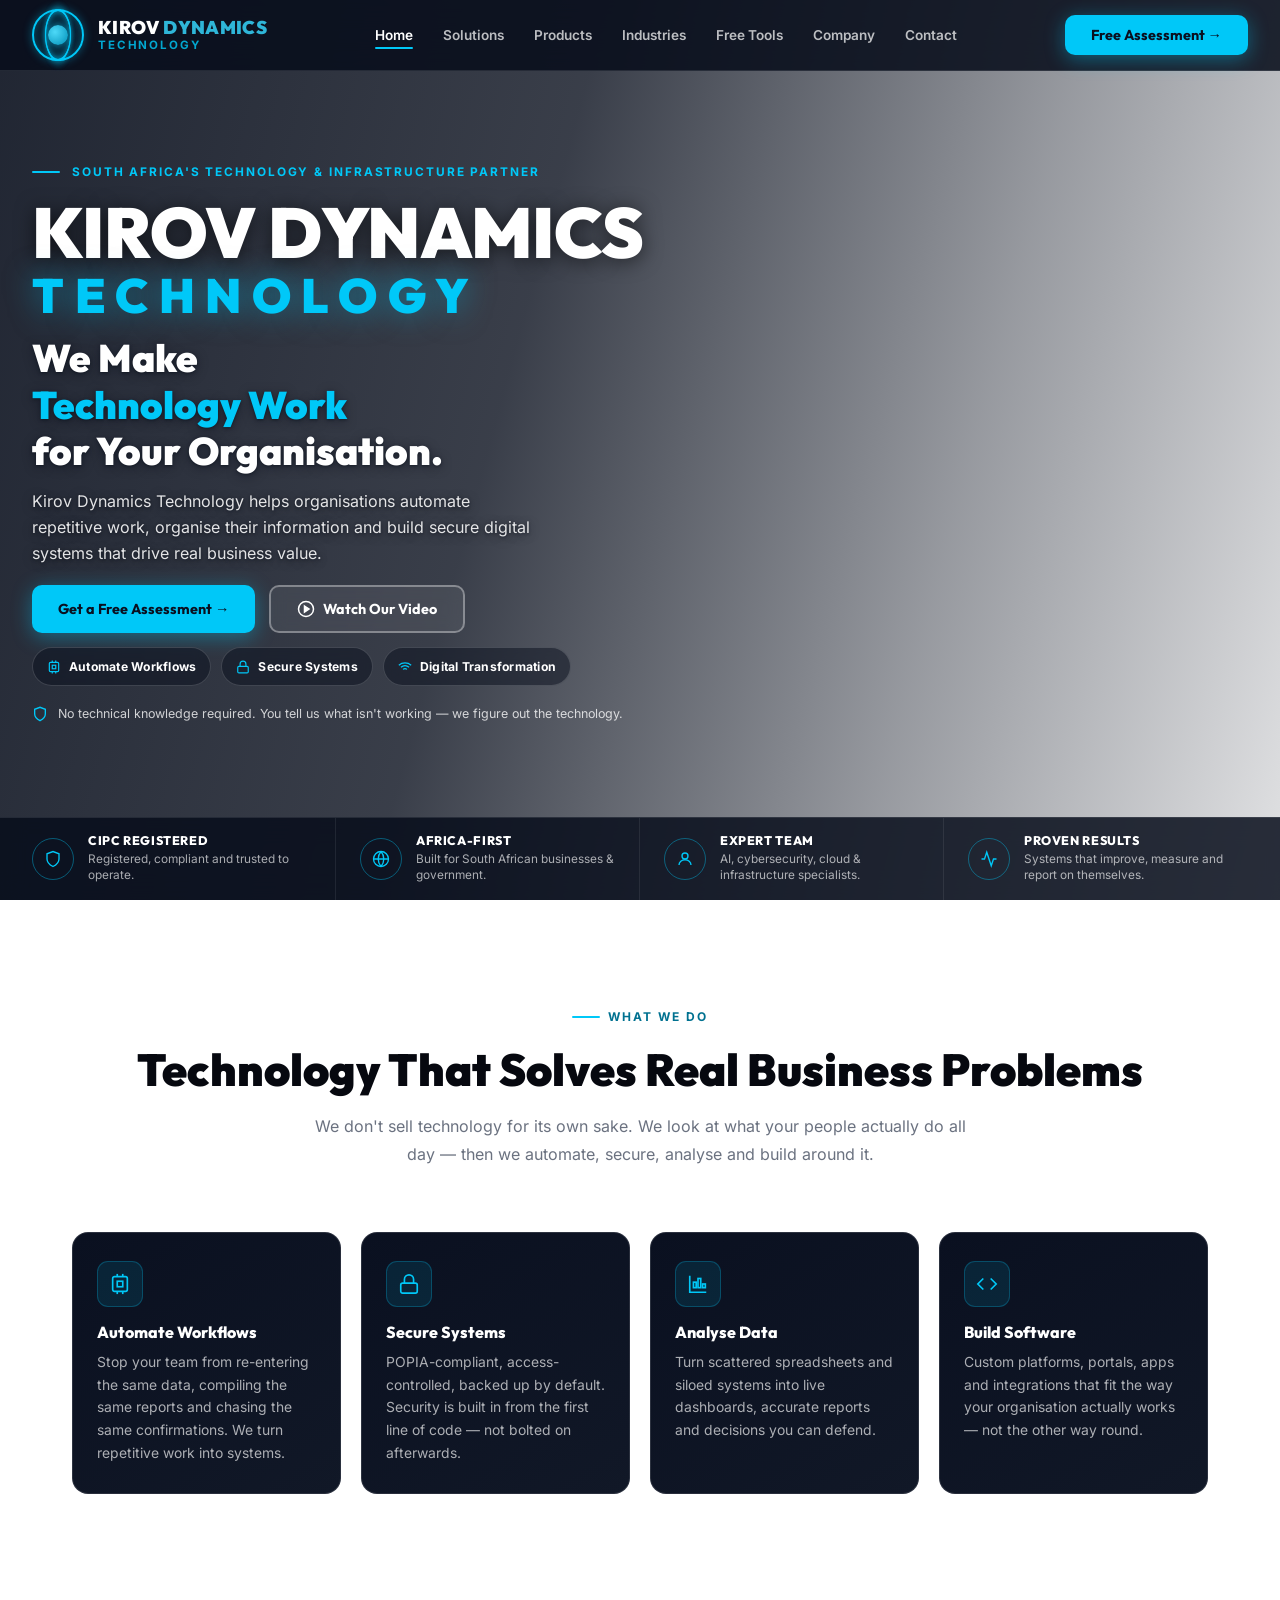
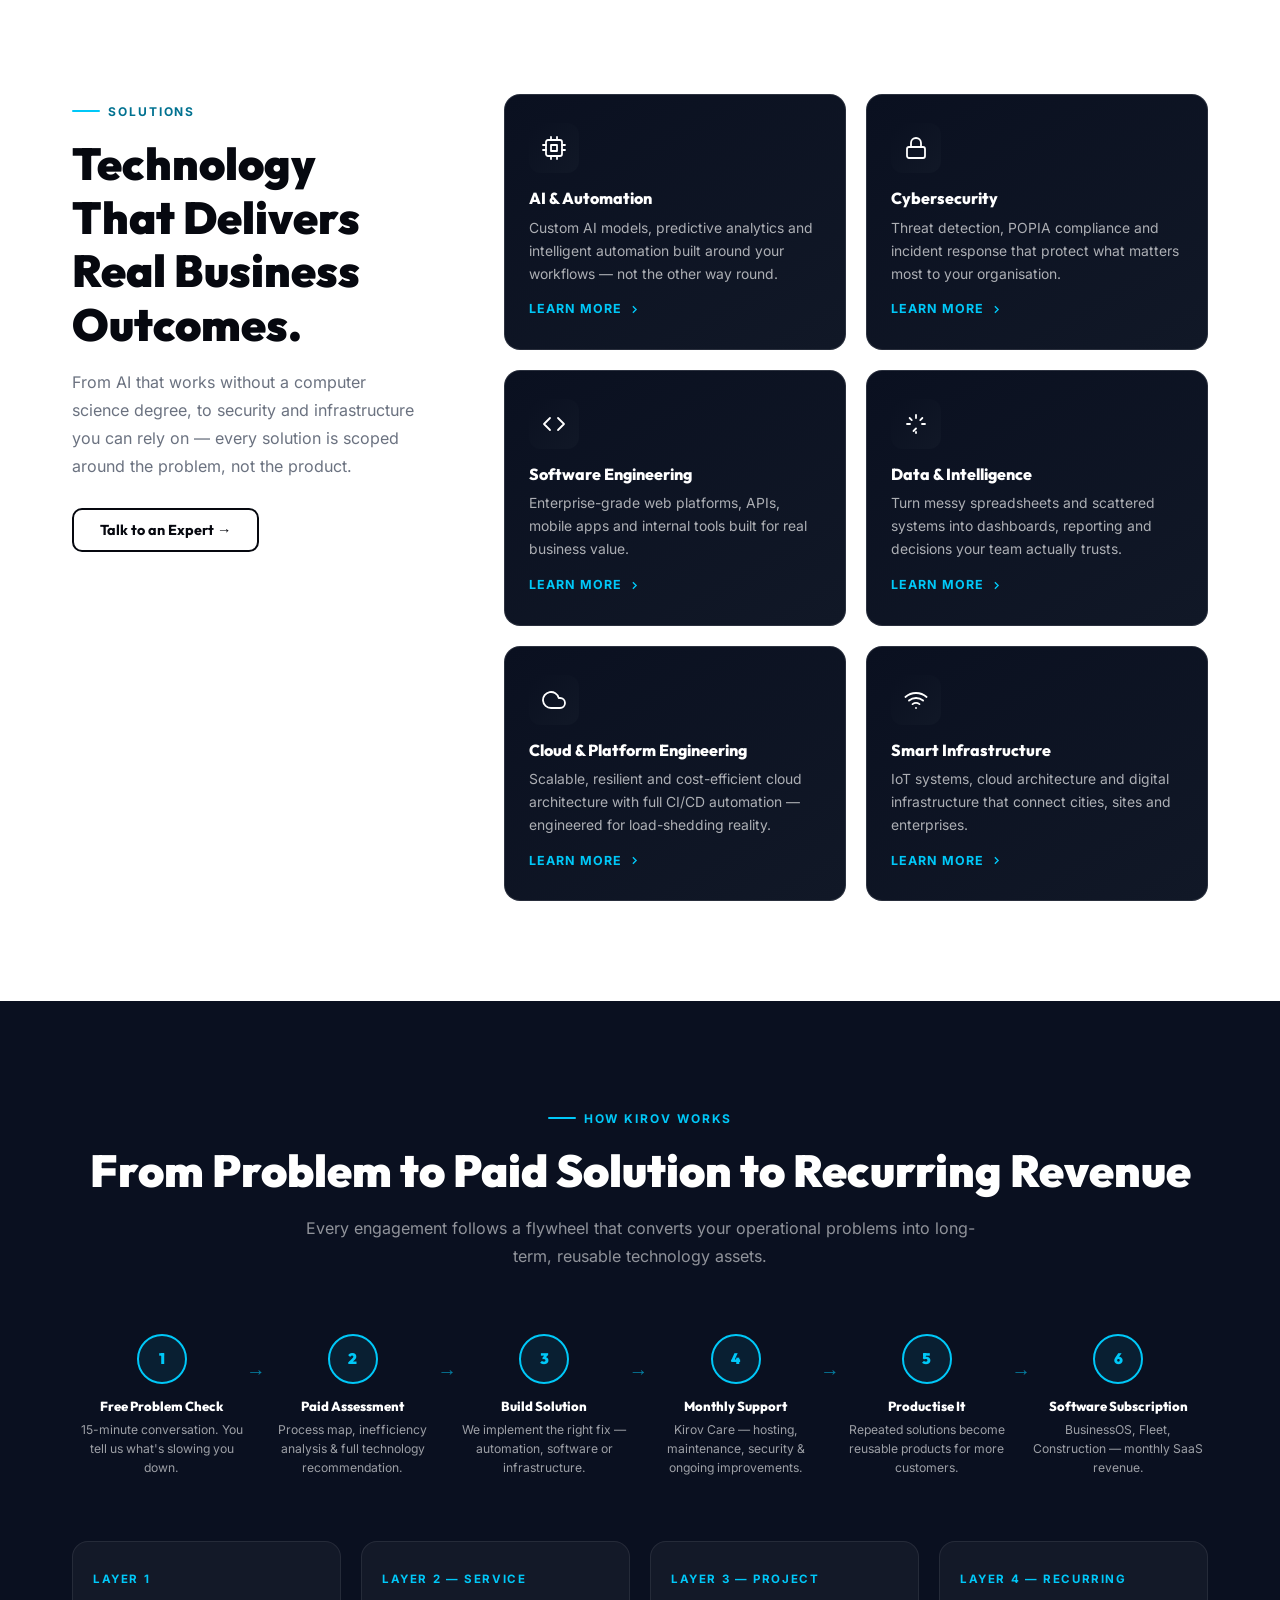
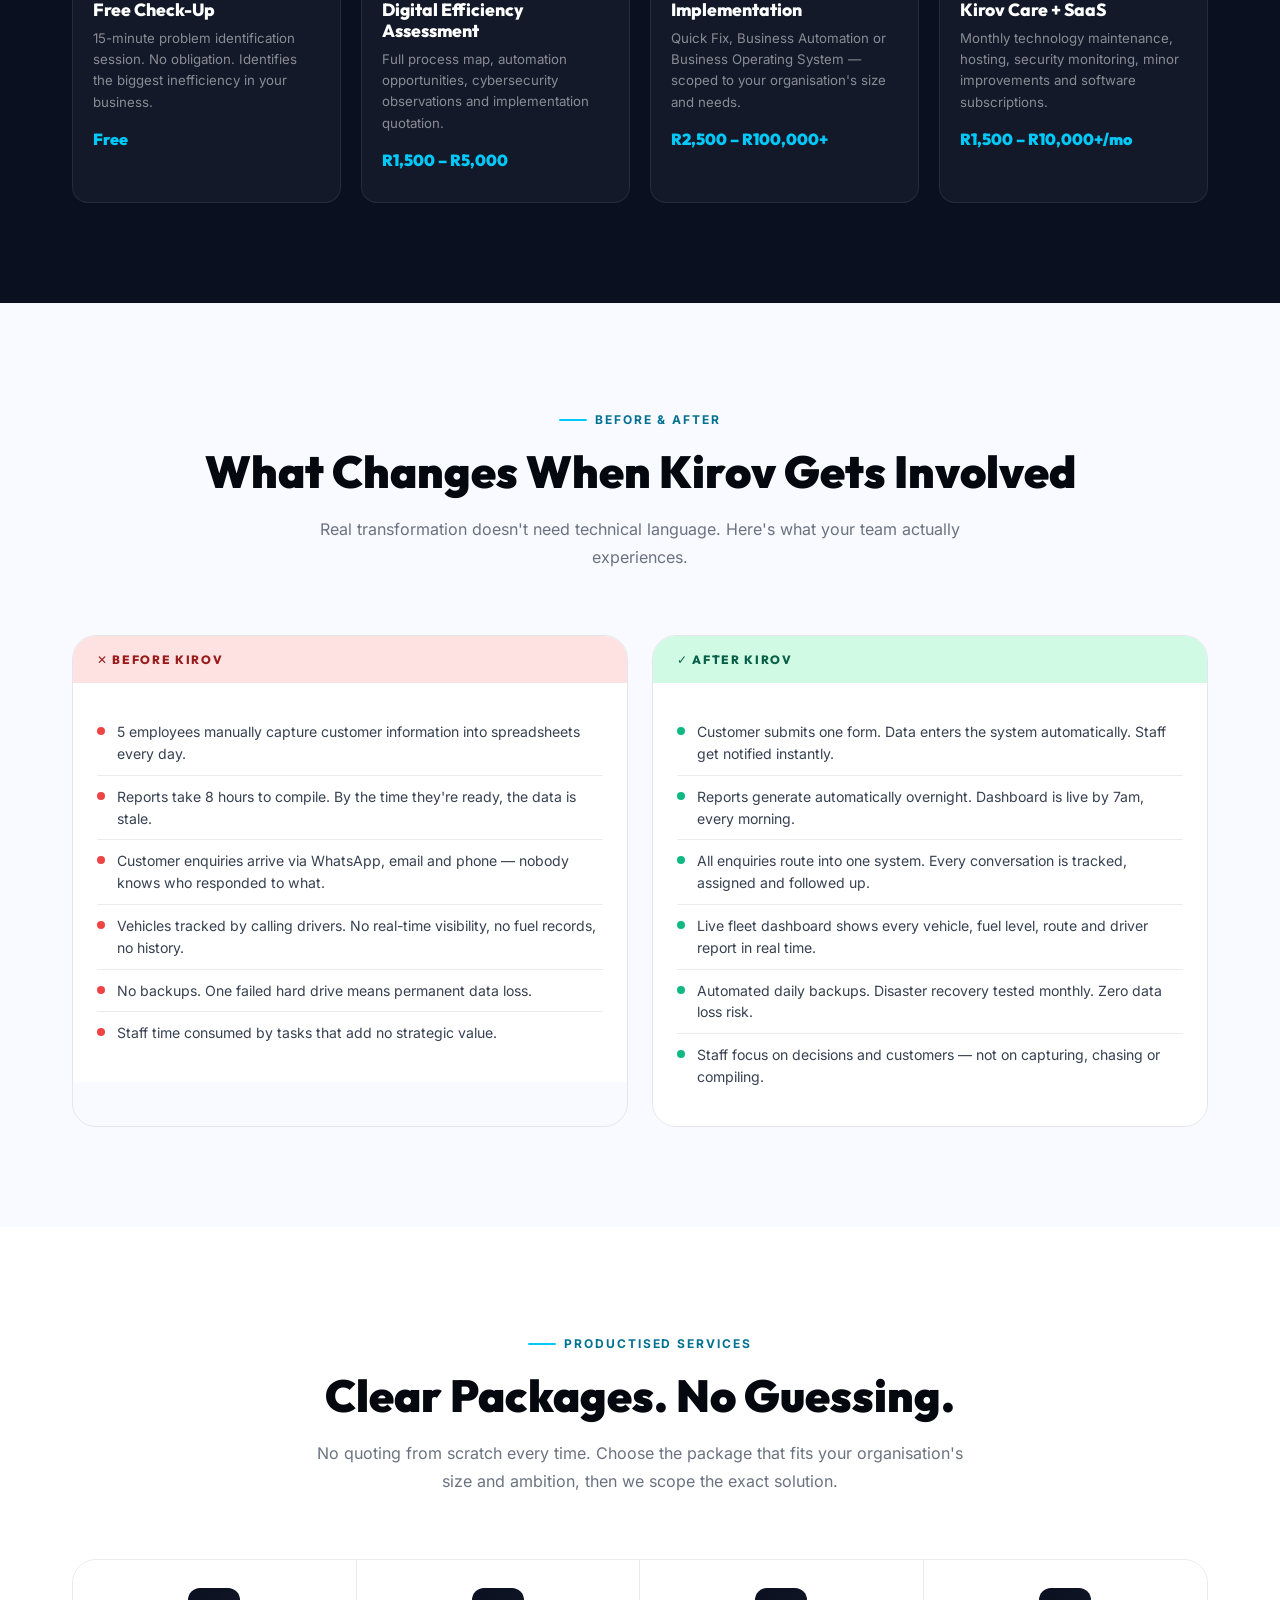
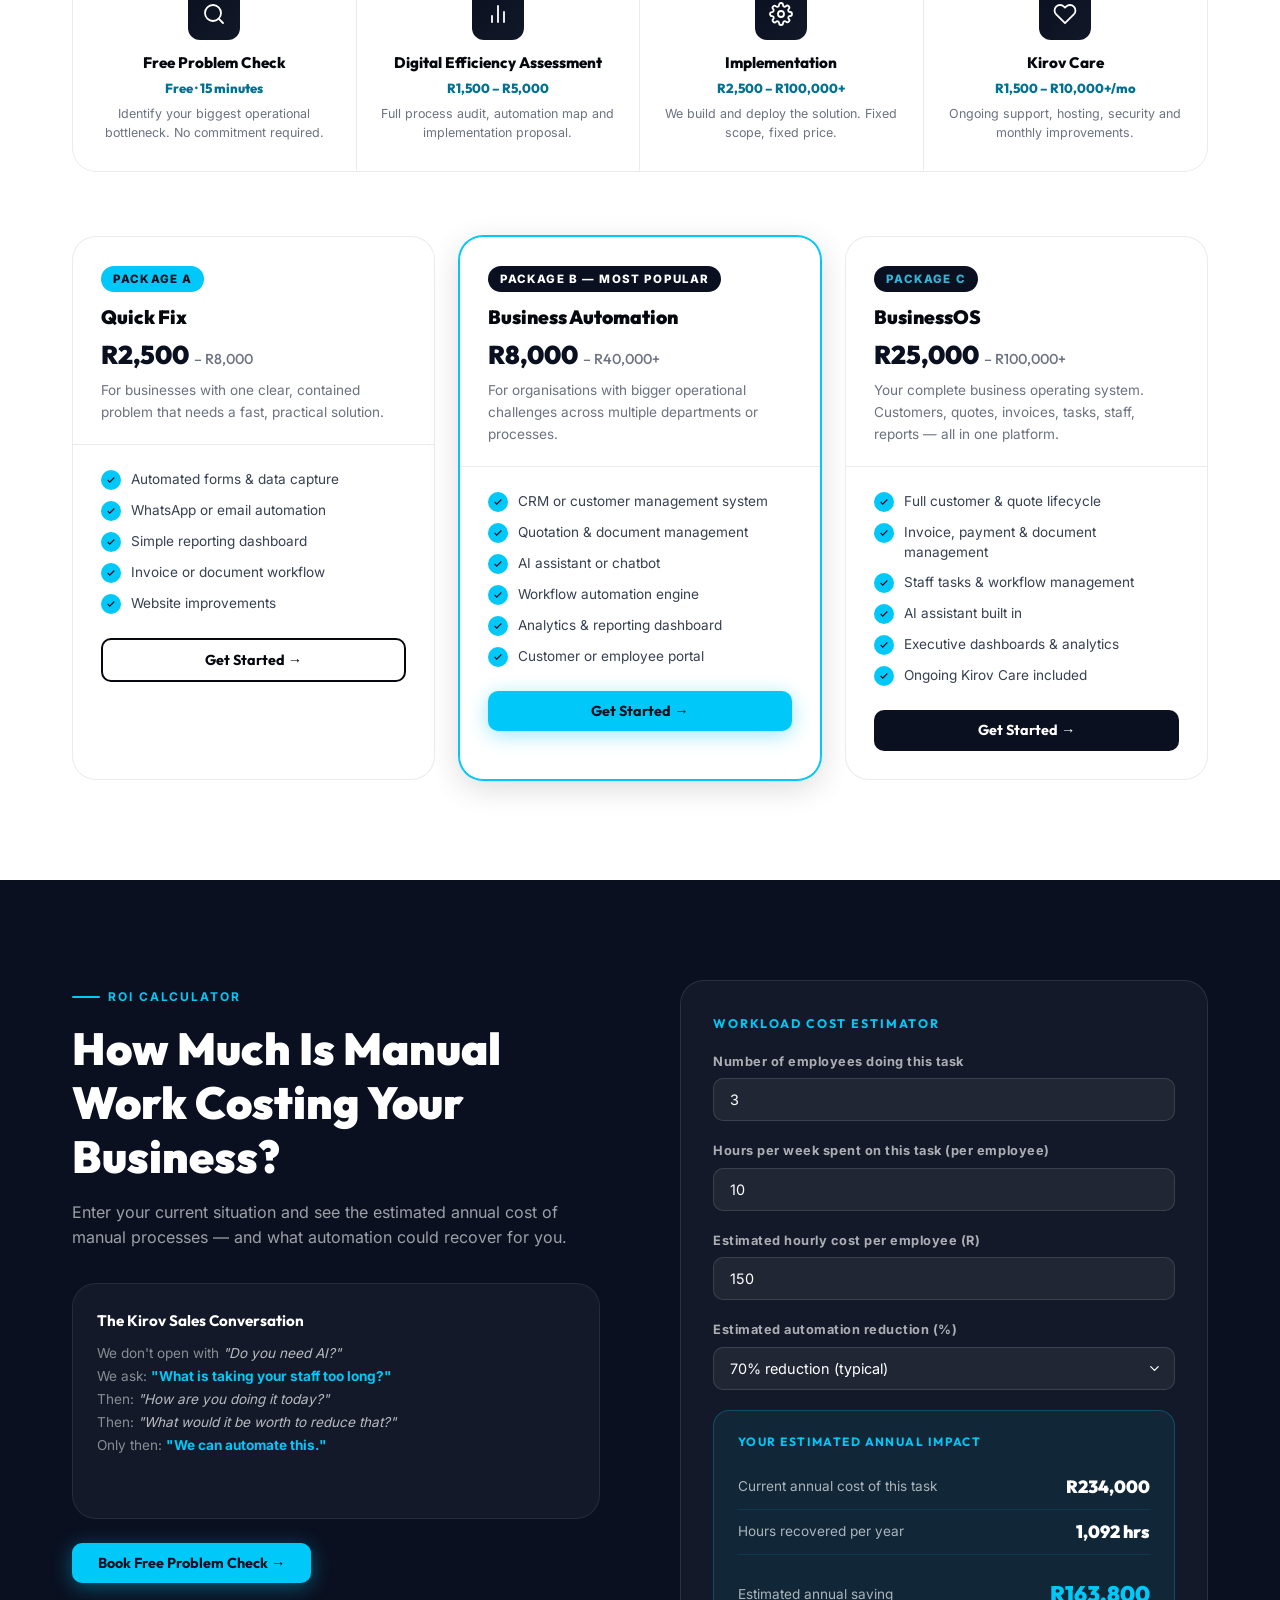
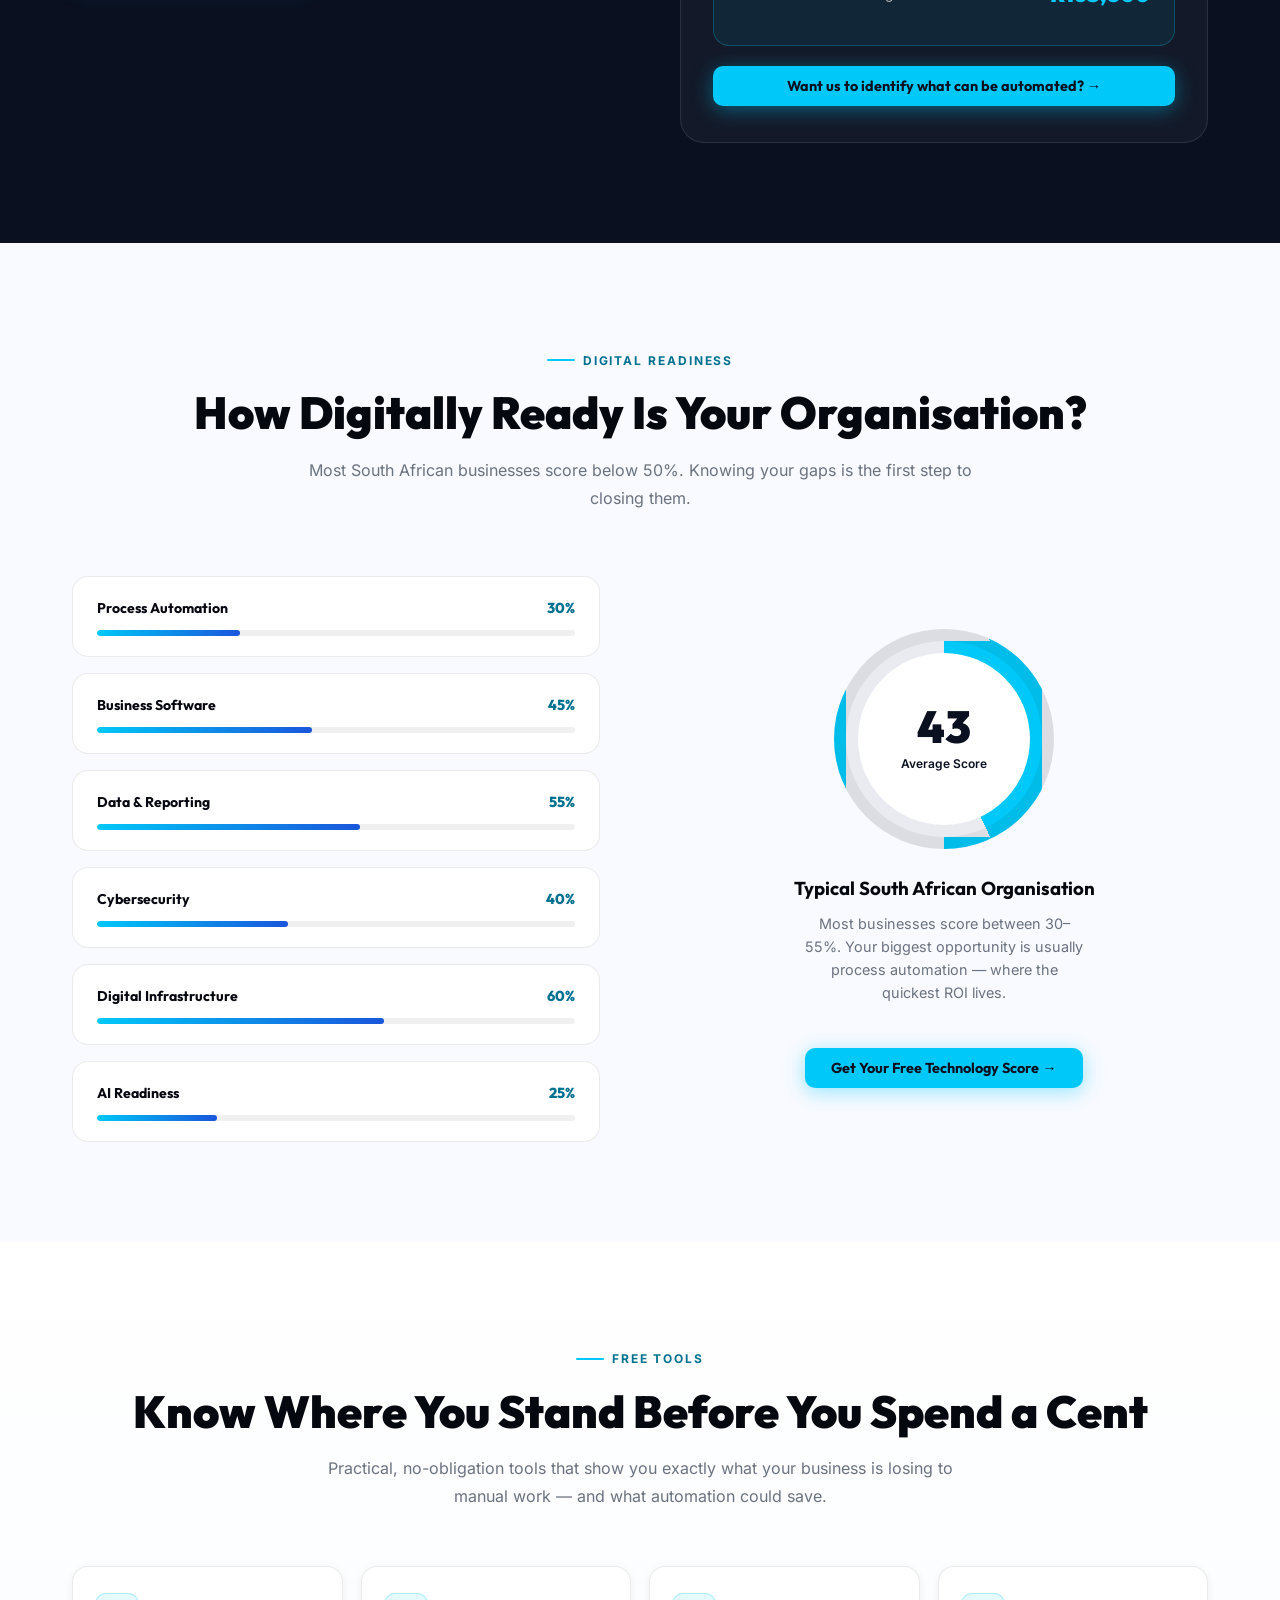
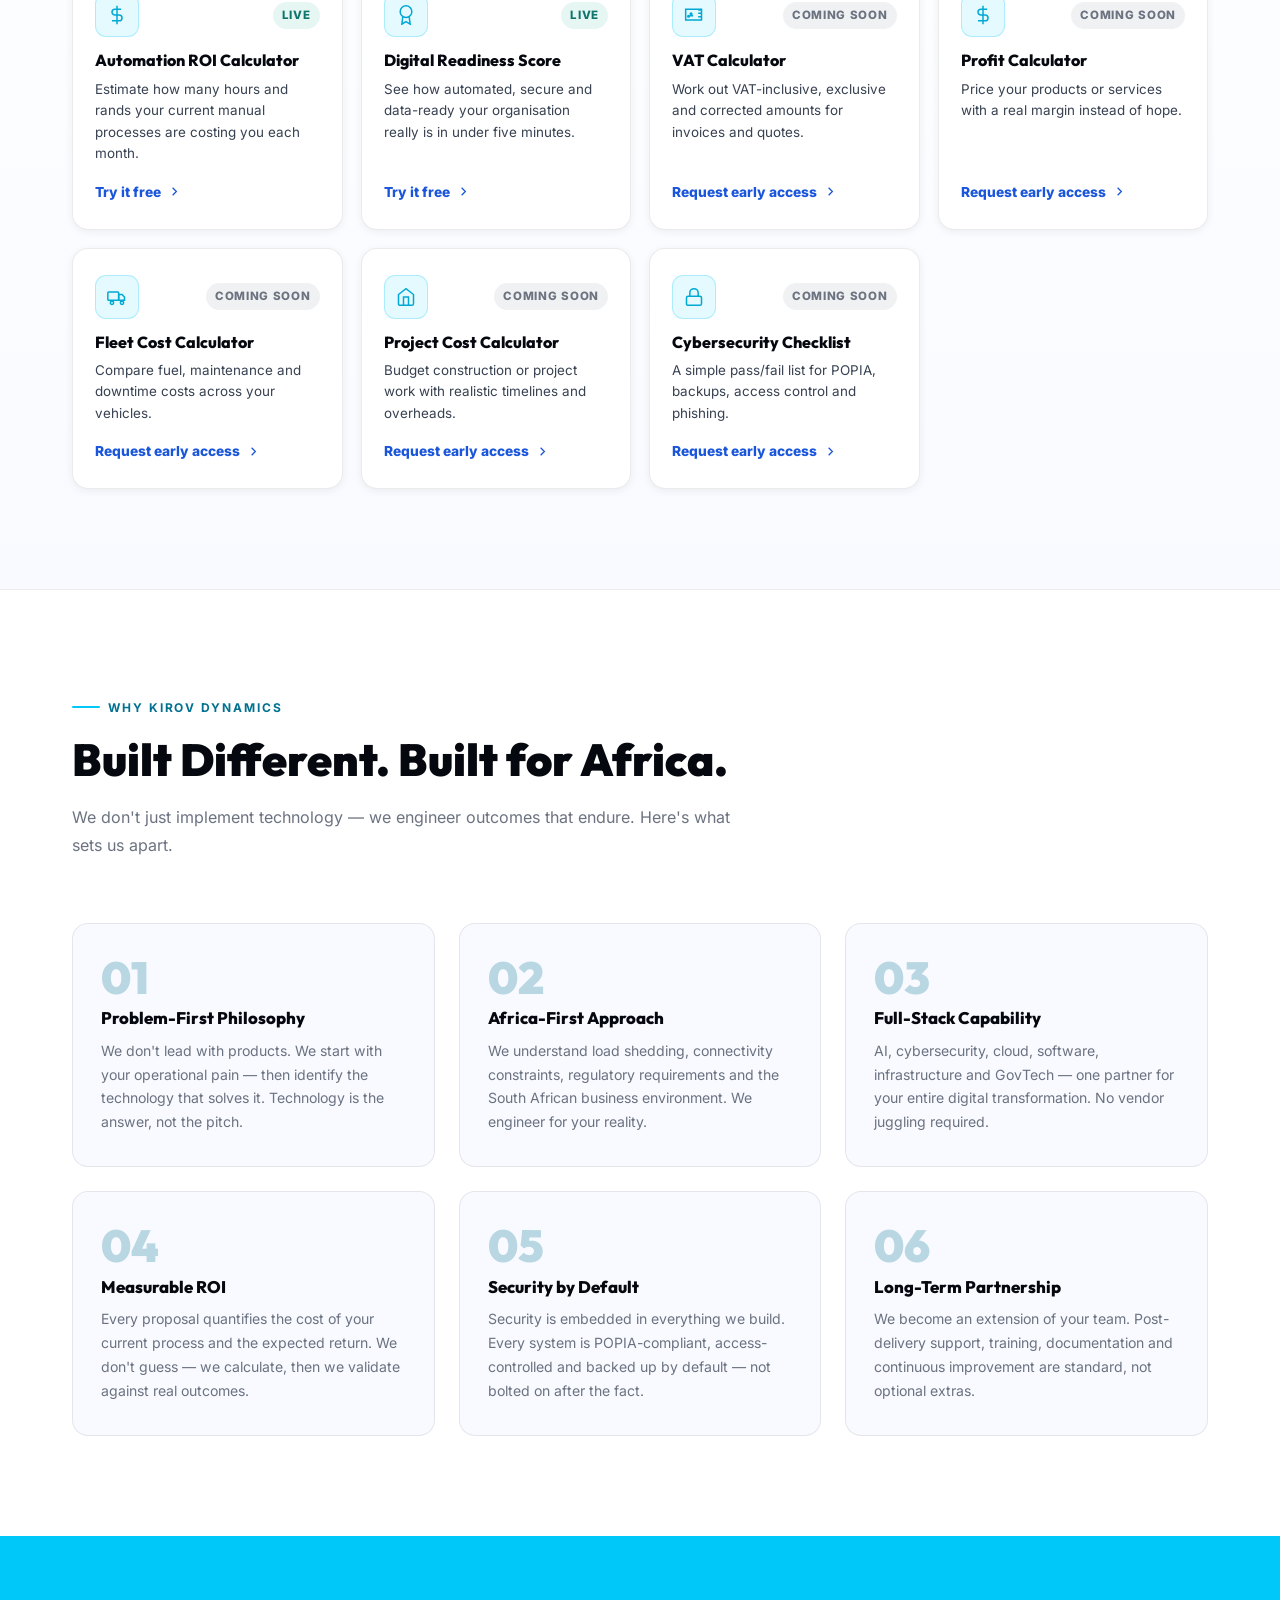
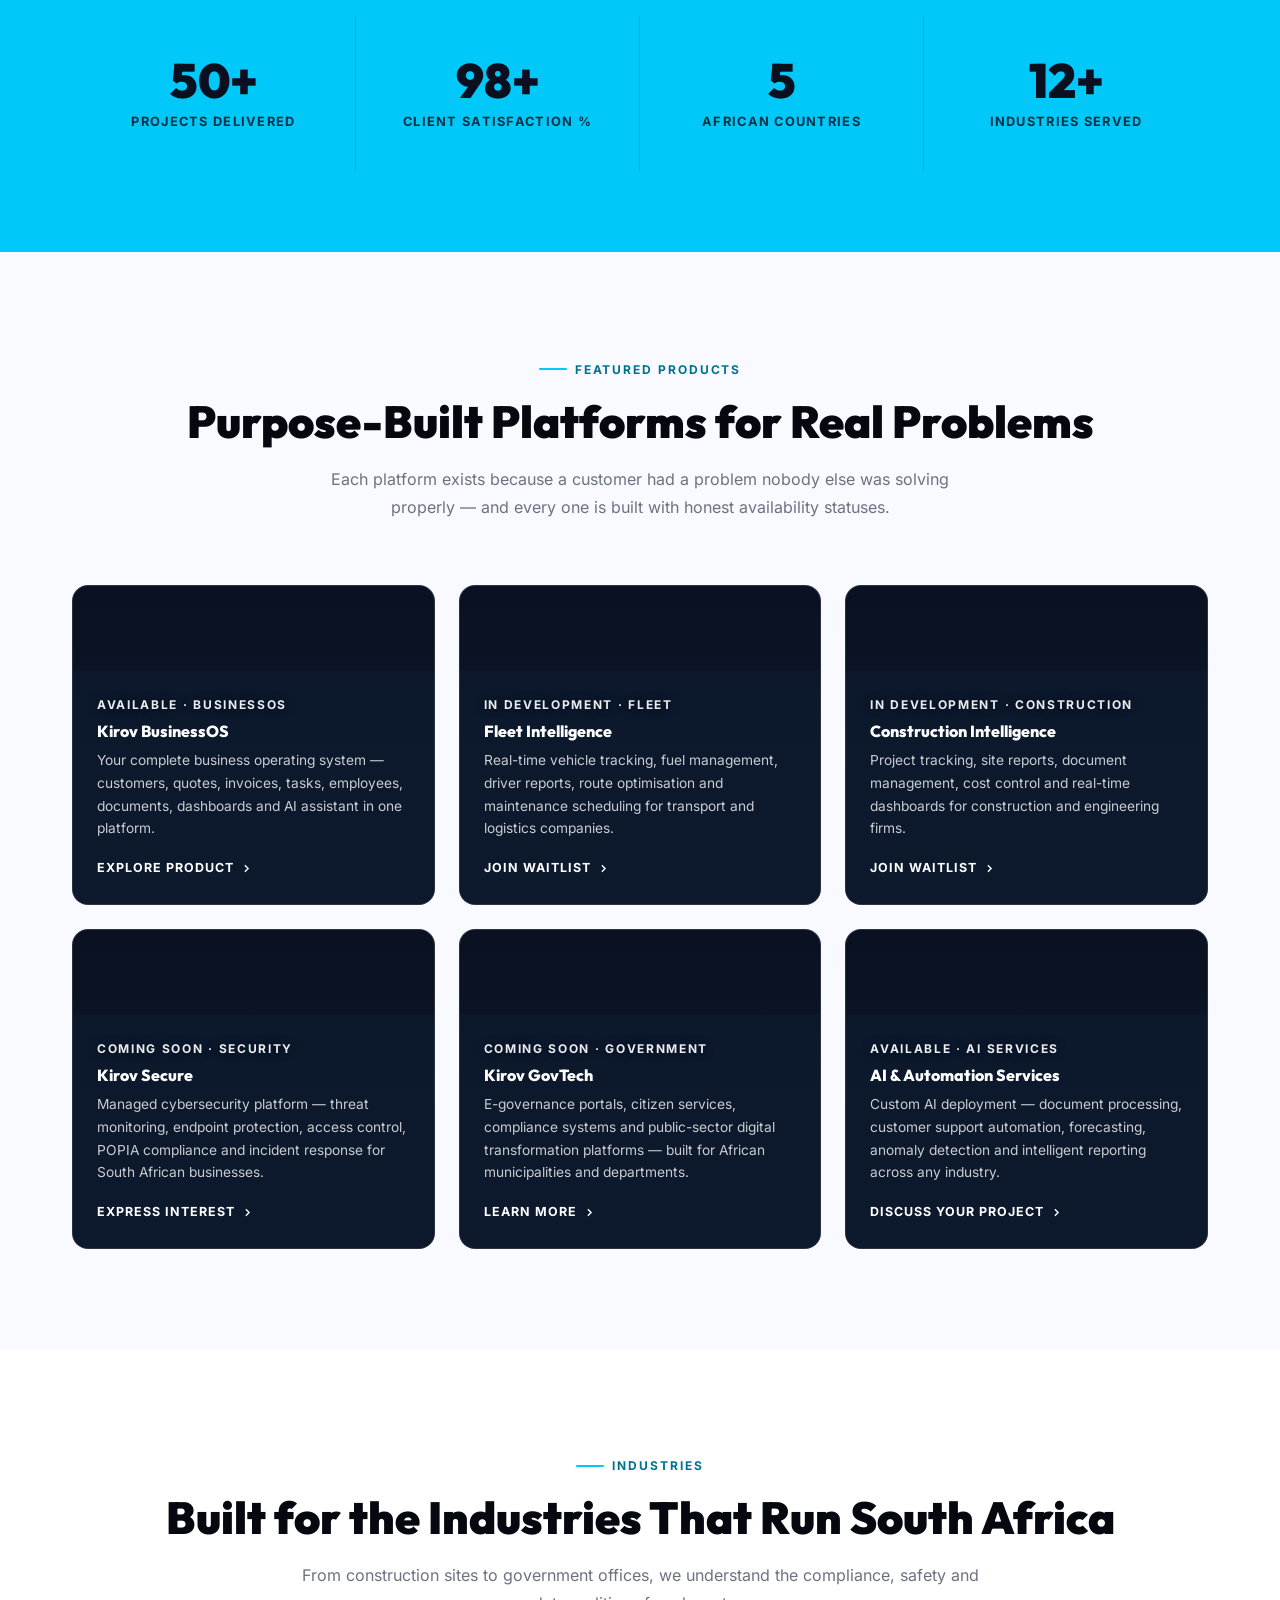
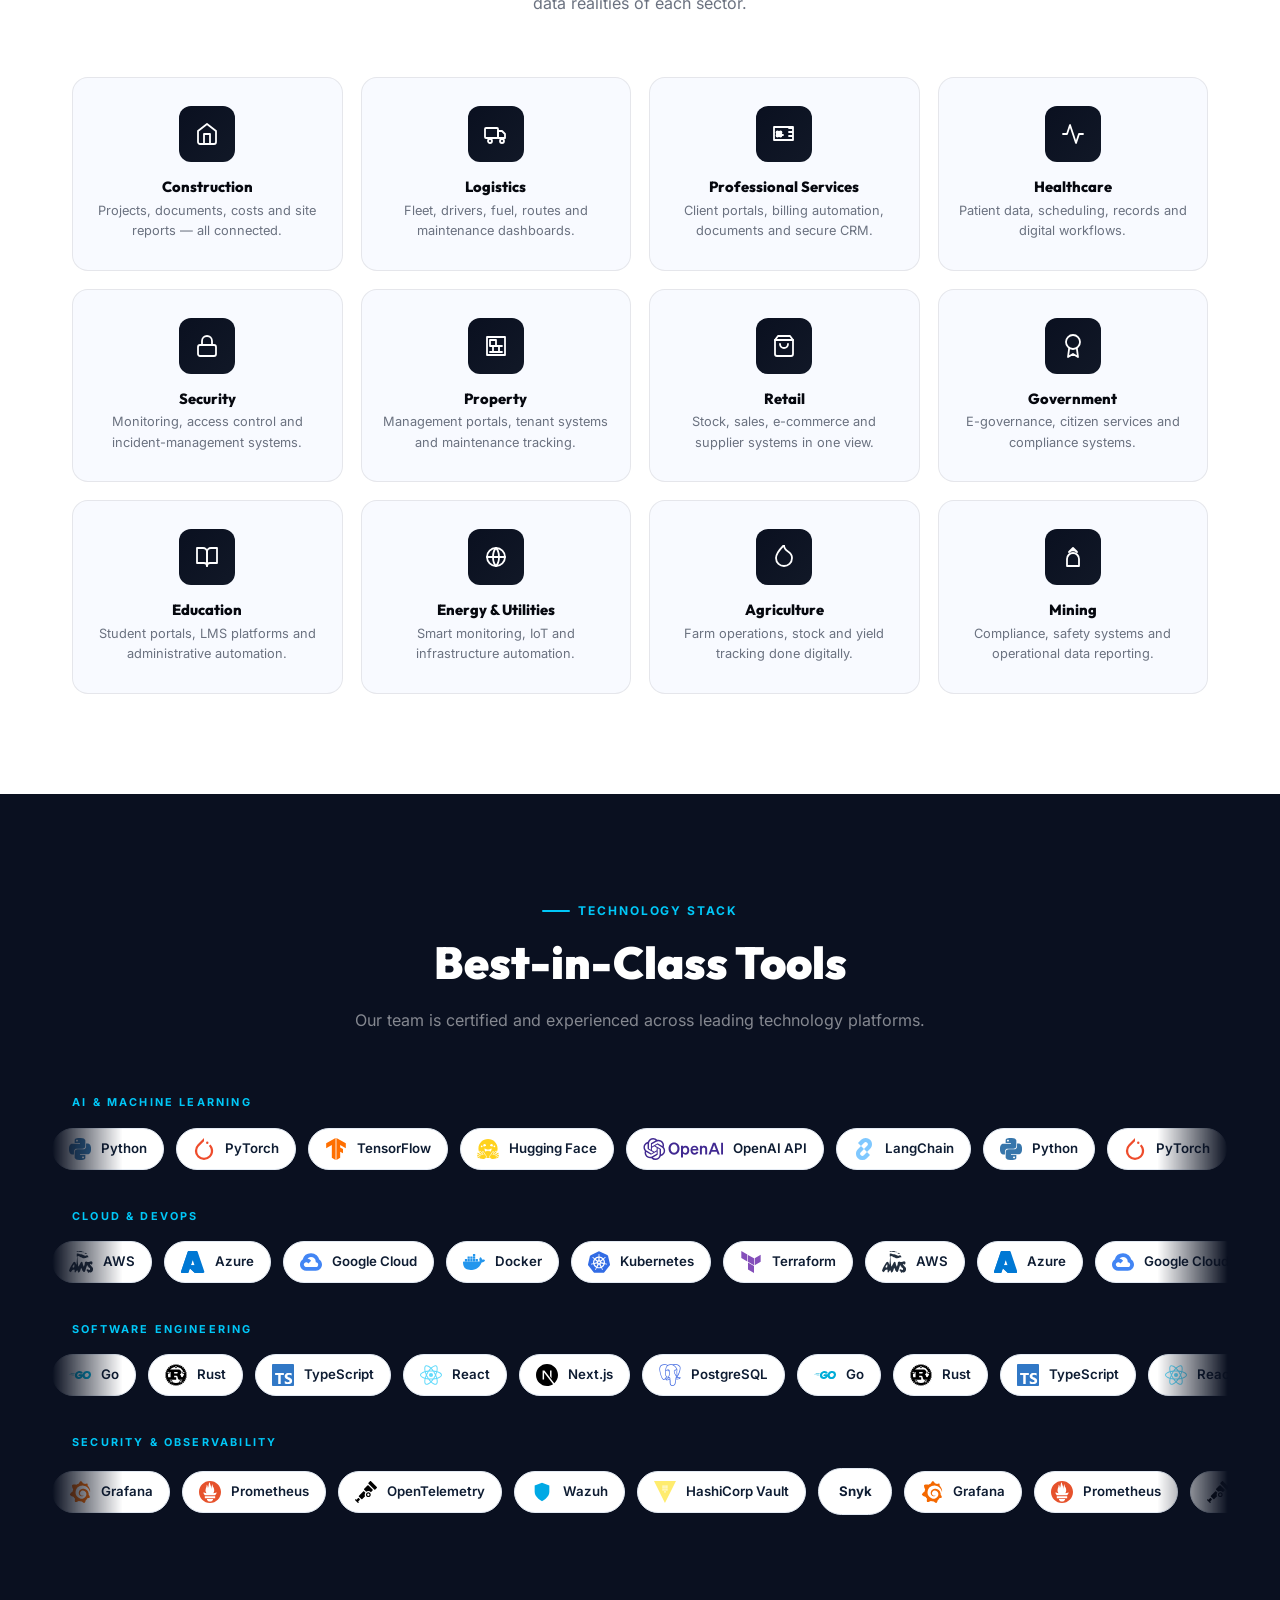
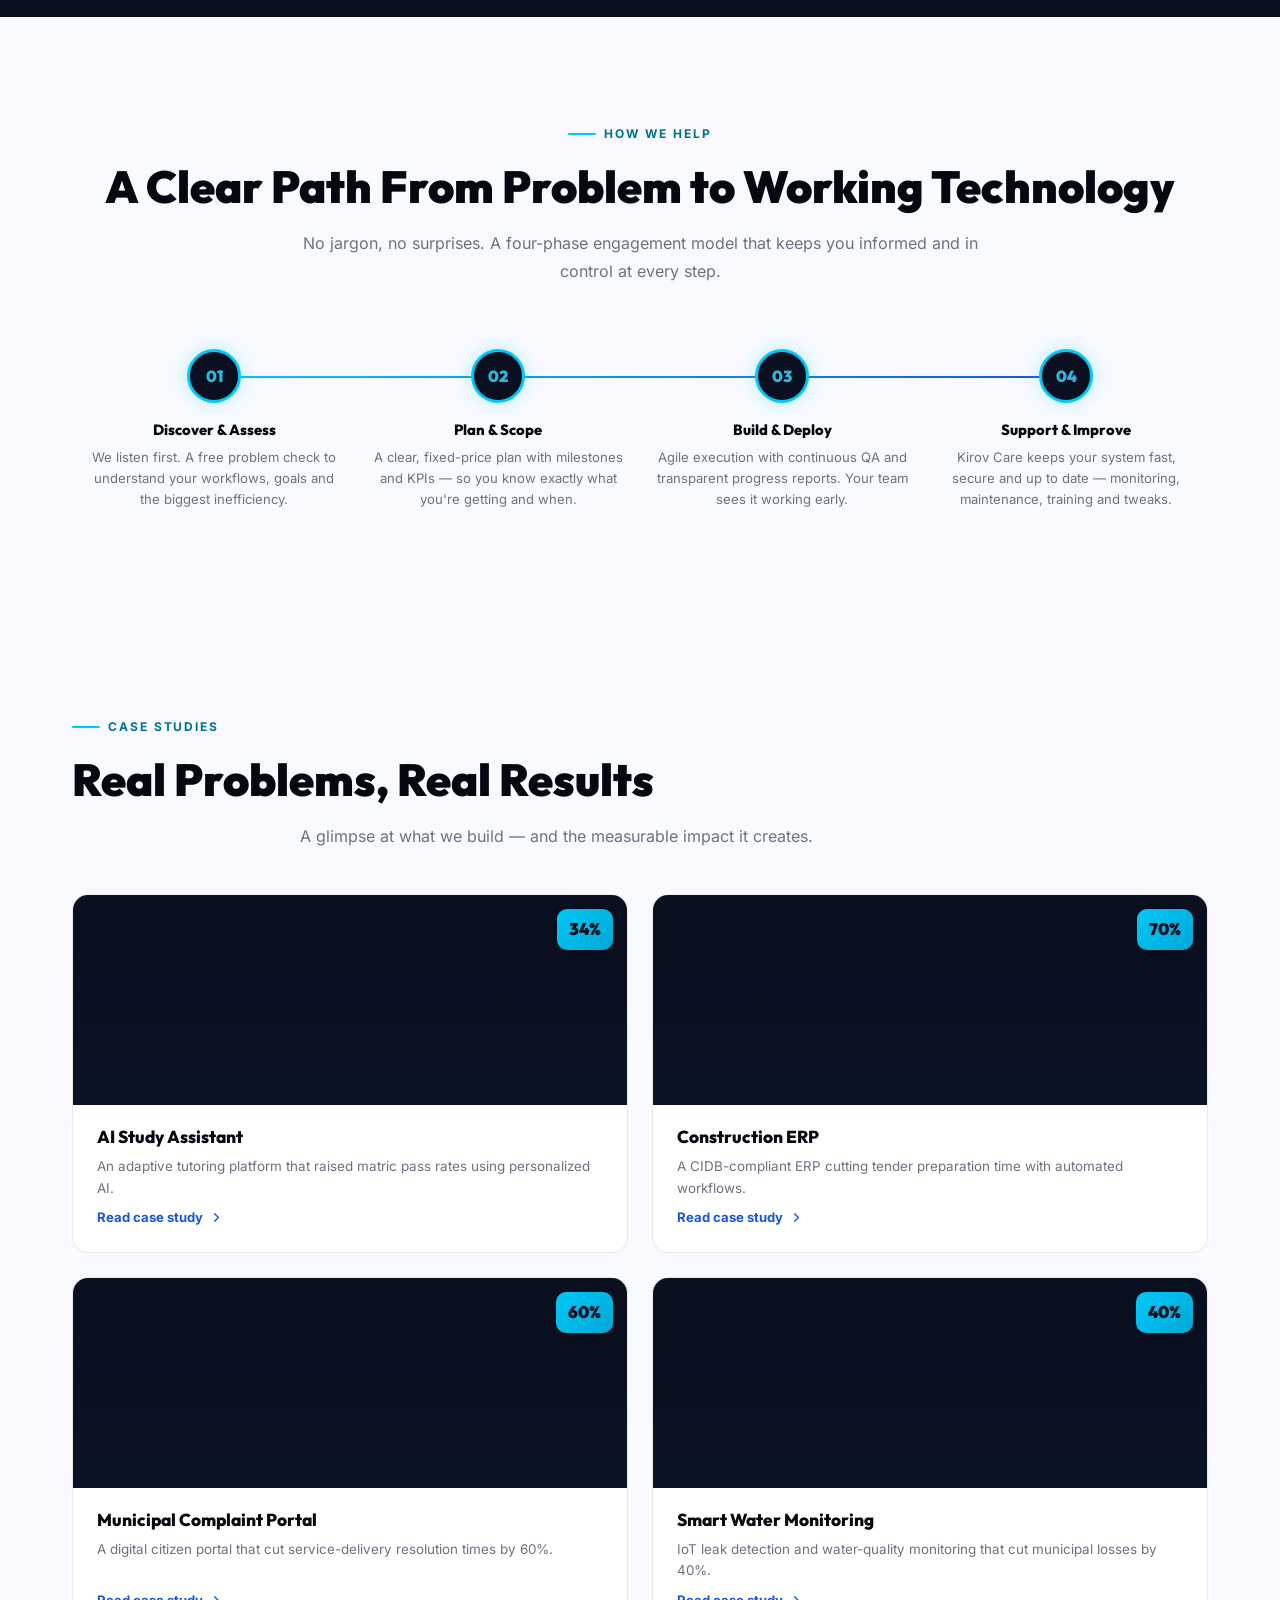
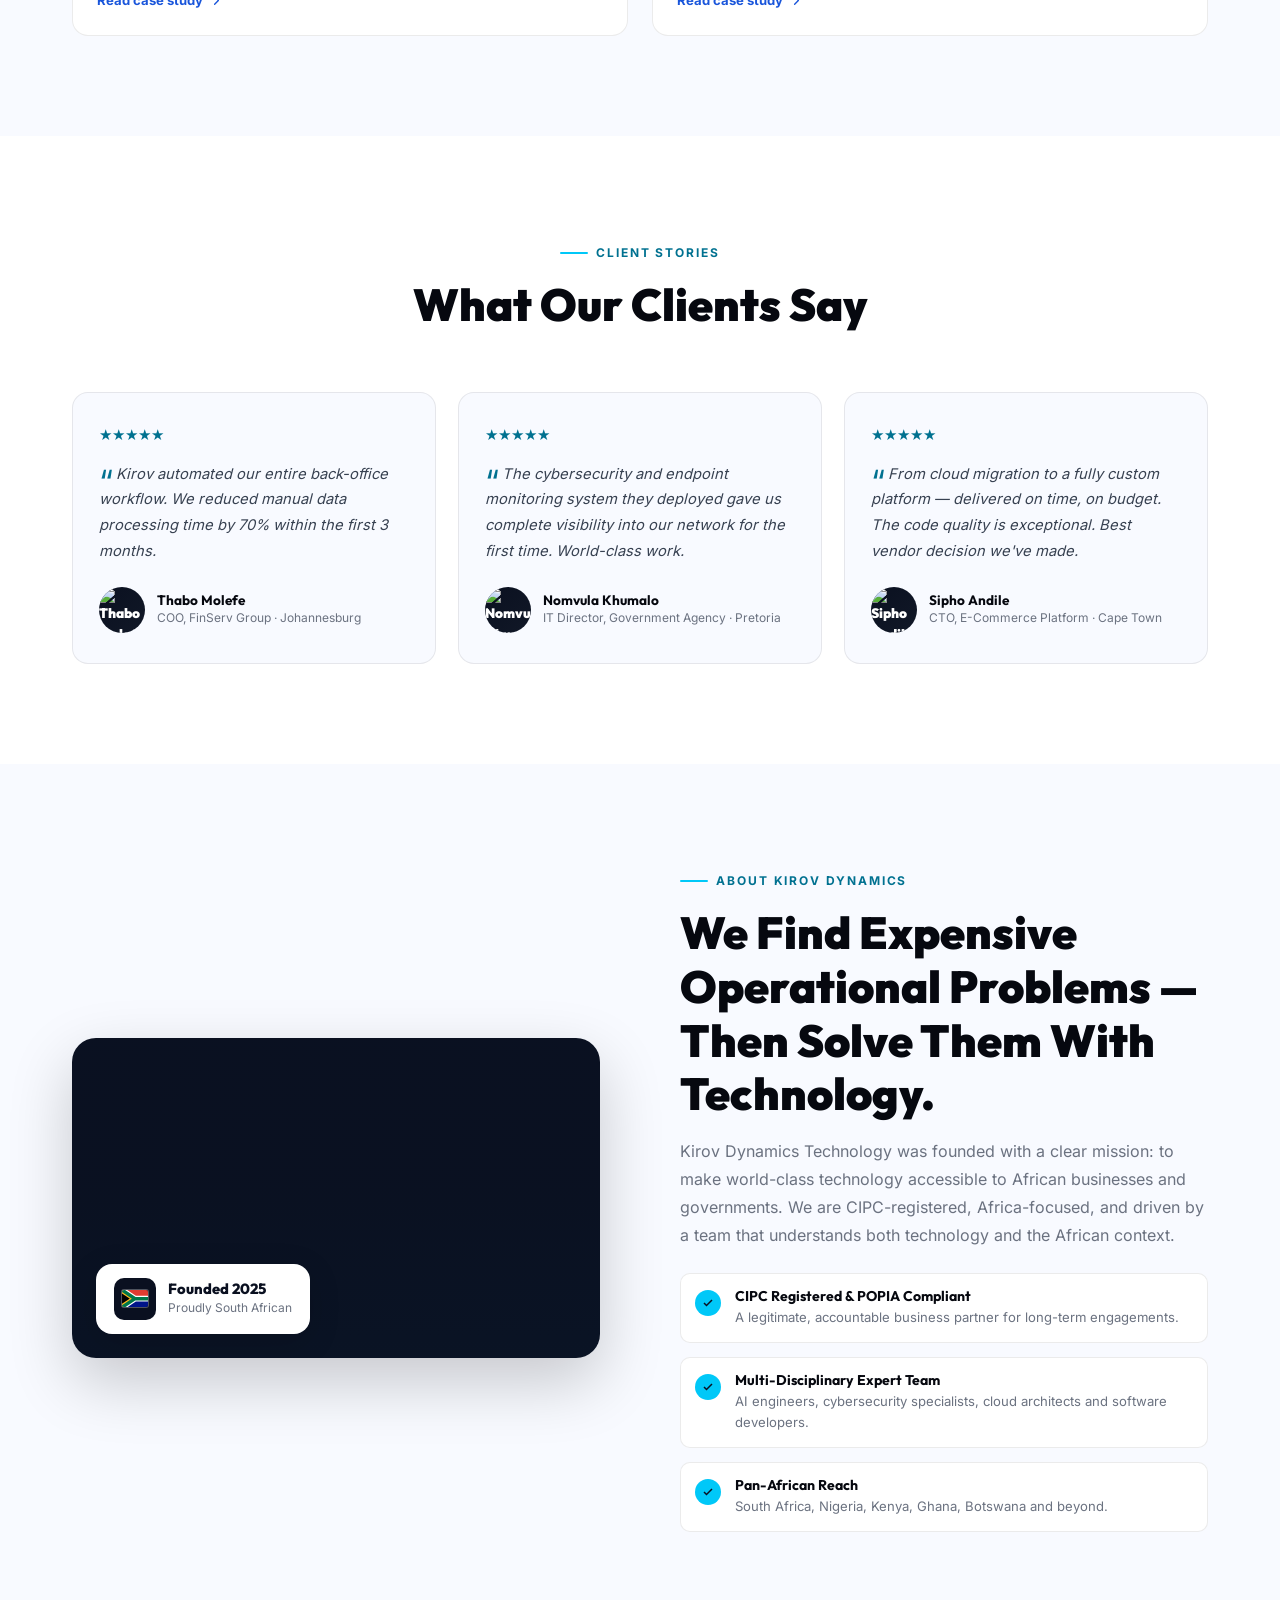
==== commit 329c5bd7: "homepage redesign: solutions-first nav, What We Do + Solutions cards, Free Tools hub, 12 industries," ====
--- a/docs/index.html
+++ b/docs/index.html
@@ -15,10 +15,10 @@
      page in their battery-saver / auto-dark modes, which turned the white
      sections grey and broke every contrast ratio. -->
 <meta name="color-scheme" content="light">
-<meta name="theme-color" content="#0a1628">
+<meta name="theme-color" content="#06080F">
 <meta name="theme-color" media="(prefers-color-scheme: light)" content="#ffffff">
 <link rel="canonical" href="https://kirov-dynamics-technology.github.io/kirov-dynamics/">
-<title>Kirov Dynamics | We Find What's Slowing You Down, Then Fix It</title>
+<title>Kirov Dynamics Technology | Technology &amp; Infrastructure Solutions</title>
 <!-- the first slide is the LCP element on a phone, so it is fetched at high priority -->
 <!-- The first slide is the LCP element. The 800x1780 crop is the one the phone
      CSS actually paints, but at 600px+ the stylesheet switches to the
@@ -26,15 +26,15 @@
      was sized for - otherwise every desktop visitor downloaded 128KB of
      portrait image it then threw away. -->
 <link rel="preload" as="image" media="(max-width: 767px)" href="https://images.unsplash.com/photo-1531482615713-2afd69097998?auto=format&fm=webp&fit=crop&crop=faces&w=800&h=560&q=72" fetchpriority="high">
-<meta name="description" content="Kirov Dynamics Technology helps organisations automate repetitive work, organise their information and build secure digital systems that drive real business value. South Africa's Technology & Infrastructure Partner.">
+<meta name="description" content="Kirov Dynamics Technology helps South African organisations automate work, build secure digital systems and use technology to improve business operations. South Africa's Technology & Infrastructure Partner.">
 <meta name="keywords" content="business automation, digital transformation, AI solutions, cybersecurity, South Africa, Gauteng, technology company, software development, fleet management, construction technology">
 <link rel="icon" href="favicon.svg" type="image/svg+xml">
 <link rel="icon" href="favicon-32.png" sizes="32x32" type="image/png">
 <link rel="apple-touch-icon" href="apple-touch-icon.png">
 <link rel="manifest" href="site.webmanifest">
 <meta property="og:site_name" content="Kirov Dynamics Technology">
-<meta property="og:title" content="Kirov Dynamics Technology">
-<meta property="og:description" content="We find what's slowing your organisation down — then build the technology to fix it.">
+<meta property="og:title" content="Kirov Dynamics Technology | Technology & Infrastructure Solutions">
+<meta property="og:description" content="Kirov Dynamics Technology helps South African organisations automate work, build secure digital systems and use technology to improve business operations.">
 <meta property="og:type" content="website">
 <meta property="og:locale" content="en_ZA">
 <meta property="og:url" content="https://kirov-dynamics-technology.github.io/kirov-dynamics/">
@@ -43,8 +43,8 @@
 <meta property="og:image:height" content="630">
 <meta property="og:image:alt" content="Kirov Dynamics Technology — automation, AI, data, cybersecurity and GovTech for South African organisations.">
 <meta name="twitter:card" content="summary_large_image">
-<meta name="twitter:title" content="Kirov Dynamics Technology">
-<meta name="twitter:description" content="We find what's slowing your organisation down — then build the technology to fix it.">
+<meta name="twitter:title" content="Kirov Dynamics Technology | Technology & Infrastructure Solutions">
+<meta name="twitter:description" content="Kirov Dynamics Technology helps South African organisations automate work, build secure digital systems and use technology to improve business operations.">
 <meta name="twitter:image" content="https://kirov-dynamics-technology.github.io/kirov-dynamics/og-image.png">
 <meta name="twitter:image:alt" content="Kirov Dynamics Technology — automation, AI, data, cybersecurity and GovTech for South African organisations.">
 <!--
@@ -73,16 +73,17 @@
    TOKENS
 ============================================================ */
 :root {
-  --navy:      #0a1628;
-  --navy-mid:  #0d1e35;
-  --navy-lt:   #132340;
-  --teal:      #00c8f8;
+  --navy:      #0A1020;
+  --navy-mid:  #0D1424;
+  --navy-lt:   #111827;
+  --teal:      #00C8F8;
   --teal-dk:   #00a8d4;
   --teal-ink:  #007190; --teal-on-dark: #2fb6d8;   /* 5.58:1 on white - brand teal is only 1.98:1 */
   --blue:      #1a56db;
+  --blue-2:    #4A90D9;
   --white:     #ffffff;
   --off:       #f8faff;
-  --dark:      #0f172a;
+  --dark:      #06080F;
   --mid:       #374151;
   --muted:     #6b7280;
   --border:    rgba(0,0,0,0.08);
@@ -422,6 +423,17 @@
 }
 .hero-trust-note svg{width:16px;height:16px;stroke:var(--teal-ink);fill:none;stroke-width:2;flex-shrink:0}
 
+/* Service highlight chips */
+.hero-chips{display:flex;gap:10px;flex-wrap:wrap;margin-bottom:18px}
+.hero-chip{
+  display:inline-flex;align-items:center;gap:8px;
+  padding:9px 14px;border-radius:999px;
+  background:rgba(8,14,28,.5);border:1px solid rgba(255,255,255,.16);
+  backdrop-filter:blur(8px);-webkit-backdrop-filter:blur(8px);
+  font-size:.76rem;font-weight:700;color:#fff;letter-spacing:.02em;
+}
+.hero-chip svg{width:14px;height:14px;stroke:var(--teal);fill:none;stroke-width:2;flex-shrink:0}
+
 /* TRUST BAR */
 .hero-trust{
   position:relative;z-index:2;
@@ -456,8 +468,31 @@
 
 
 /* ============================================================
+   WHAT WE DO
+============================================================ */
+#what-we-do{padding:100px 0;background:#fff}
+.wwd-head{text-align:center;margin-bottom:64px}
+.wwd-grid{display:grid;grid-template-columns:repeat(4,1fr);gap:20px}
+.wwd-card{
+  background:linear-gradient(150deg,var(--navy) 0%,var(--navy-lt) 100%);
+  border:1px solid var(--border-n);border-radius:var(--r-lg);
+  padding:28px 24px;transition:var(--ease);
+}
+.wwd-card:hover{transform:translateY(-5px);border-color:rgba(0,200,248,.45);box-shadow:0 12px 34px rgba(10,22,40,.28)}
+.wwd-icon{
+  width:46px;height:46px;border-radius:11px;margin-bottom:16px;
+  background:rgba(0,200,248,.1);border:1px solid rgba(0,200,248,.25);
+  display:flex;align-items:center;justify-content:center;
+}
+.wwd-icon svg{width:22px;height:22px;stroke:var(--teal);fill:none;stroke-width:1.8}
+.wwd-card h3{font-size:1rem;font-weight:800;color:#fff;margin-bottom:8px}
+.wwd-card p{font-size:.87rem;color:rgba(255,255,255,.66);line-height:1.65}
+@media(max-width:1100px){.wwd-grid{grid-template-columns:1fr 1fr}}
+@media(max-width:767px){#what-we-do{padding:64px 0}.wwd-grid{grid-template-columns:1fr}}
+
+/* ============================================================
    CORE SERVICES
-============================================================ */
+=========================================================== */
 #services{padding:100px 0;background:#fff}
 .svc-layout{display:grid;grid-template-columns:1fr 2fr;gap:80px;align-items:start}
 .svc-sticky{position:sticky;top:90px}
@@ -788,13 +823,46 @@
 }
 .ind-card:hover{background:var(--navy);transform:translateY(-4px);box-shadow:var(--sh-md)}
 .ind-card:hover h4,.ind-card:hover p{color:#fff}
-.ind-card:hover 
 .ind-icon{
   width:56px;height:56px;border-radius:14px;
   background:rgba(10,22,40,.07);
   display:flex;align-items:center;justify-content:center;
   margin:0 auto 16px;font-size:1.4rem;transition:var(--ease);
 }
+
+/* ============================================================
+   FREE TOOLS HUB
+============================================================ */
+#tools{padding:100px 0;background:linear-gradient(180deg,#fff 0%,var(--off) 100%);border-bottom:1px solid var(--border)}
+.tools-head{text-align:center;margin-bottom:56px}
+.tools-grid{display:grid;grid-template-columns:repeat(4,1fr);gap:18px}
+.tool-card{
+  border-radius:var(--r-lg);padding:26px 22px;
+  background:#fff;border:1px solid var(--border);
+  box-shadow:var(--sh-sm);transition:var(--ease);
+  display:flex;flex-direction:column;
+}
+.tool-card:hover{transform:translateY(-4px);box-shadow:var(--sh-md)}
+.tool-top{display:flex;align-items:center;justify-content:space-between;margin-bottom:14px}
+.tool-icon{
+  width:44px;height:44px;border-radius:11px;
+  background:rgba(0,200,248,.1);border:1px solid rgba(0,200,248,.25);
+  display:flex;align-items:center;justify-content:center;
+}
+.tool-icon svg{width:20px;height:20px;stroke:var(--teal-dk);fill:none;stroke-width:1.8}
+.tool-state{
+  font-size:.72rem;font-weight:800;letter-spacing:.06em;
+  text-transform:uppercase;padding:4px 9px;border-radius:999px;
+}
+.tool-state.live{background:rgba(16,163,127,.1);color:#0f766e}
+.tool-state.soon{background:rgba(107,114,128,.1);color:var(--muted)}
+.tool-card h4{font-size:1rem;font-weight:800;color:var(--dark);margin-bottom:8px}
+.tool-card p{font-size:.84rem;color:var(--mid);line-height:1.6;flex:1}
+.tool-link{
+  margin-top:16px;font-weight:800;font-size:.86rem;color:var(--blue);
+  display:inline-flex;align-items:center;gap:6px;
+}
+.tool-link svg{width:15px;height:15px;stroke:currentColor;fill:none;stroke-width:2}
 .ind-card h4{font-size:.92rem;font-weight:800;color:var(--dark);margin-bottom:5px;transition:var(--ease)}
 .ind-card p{font-size:.8rem;color:var(--muted);transition:var(--ease)}
 
@@ -1087,7 +1155,7 @@
    FOOTER
    ============================================================ */
 footer{background:var(--navy);color:#fff;padding:80px 0 0}
-.foot-grid{display:grid;grid-template-columns:2fr 1fr 1fr 1fr;gap:56px;margin-bottom:56px}
+.foot-grid{display:grid;grid-template-columns:2fr 1fr 1fr 1fr 1fr;gap:40px;margin-bottom:56px}
 .foot-brand p{font-size:.87rem;color:rgba(255,255,255,.55);line-height:1.75;margin-top:14px;max-width:280px}
 .foot-col h4{
   font-size:.68rem;font-weight:800;letter-spacing:.2em;
@@ -1121,6 +1189,7 @@
   .svc-sticky{position:static}
   .fly-revenue,.price-journey{grid-template-columns:1fr 1fr}
   .pkg-grid,.sol-grid{grid-template-columns:1fr 1fr}
+  .tools-grid{grid-template-columns:1fr 1fr}
 }
 @media(max-width:900px){
   .why-grid,.ind-grid{grid-template-columns:repeat(2,1fr)}
@@ -1136,6 +1205,8 @@
 @media(max-width:768px){
   .nav-links,.nav-right .btn{display:none}
   .hamburger{display:flex}
+  #what-we-do{padding:64px 0}.wwd-grid{grid-template-columns:1fr}
+  #tools{padding:64px 0}.tools-grid{grid-template-columns:1fr}
   .container{padding:0 20px}
   .hero-left{padding:40px 0}
   .hero-brand .line1{font-size:clamp(2rem,8vw,3rem)}
@@ -1447,10 +1518,10 @@
     </a>
     <ul class="nav-links">
       <li><a href="#home" class="active">Home</a></li>
-      <li><a href="#solutions">Solutions</a></li>
-      <li><a href="#pricing">Products</a></li>
+      <li><a href="#services">Solutions</a></li>
+      <li><a href="#solutions">Products</a></li>
       <li><a href="#industries">Industries</a></li>
-      <li><a href="#roi">Free Tools</a></li>
+      <li><a href="#tools">Free Tools</a></li>
       <li><a href="#about">Company</a></li>
       <li><a href="#contact">Contact</a></li>
     </ul>
@@ -1467,9 +1538,10 @@
 <div class="mobile-menu" id="mobileMenu" role="dialog" aria-modal="true" aria-label="Mobile navigation">
   <button class="mob-close" id="mobClose" type="button" aria-label="Close menu">&times;</button>
   <a href="#home" onclick="closeMob()">Home</a>
-  <a href="#solutions" onclick="closeMob()">Solutions</a>
-  <a href="#pricing" onclick="closeMob()">Products</a>
+  <a href="#services" onclick="closeMob()">Solutions</a>
+  <a href="#solutions" onclick="closeMob()">Products</a>
   <a href="#industries" onclick="closeMob()">Industries</a>
+  <a href="#tools" onclick="closeMob()">Free Tools</a>
   <a href="#about" onclick="closeMob()">Company</a>
   <a href="#contact" onclick="closeMob()">Contact</a>
   <a href="#contact" class="btn btn-teal" onclick="closeMob()">Free Assessment &rarr;</a>
@@ -1493,13 +1565,14 @@
   <!-- Main content -->
   <div class="hero-body">
     <div class="hero-left reveal">
+      <!-- Eyebrow -->
+      <div class="hero-divider">
+        <span>South Africa's Technology &amp; Infrastructure Partner</span>
+      </div>
       <!-- Large company name displayed inside hero -->
       <div class="hero-brand">
         <span class="line1">KIROV DYNAMICS</span>
         <span class="line2">TECHNOLOGY</span>
-      </div>
-      <div class="hero-divider">
-        <span>South Africa's Technology &amp; Infrastructure Partner</span>
       </div>
       <h1 class="hero-headline">
         We Make<br>
@@ -1518,6 +1591,21 @@
           Watch Our Video
         </a>
       </div>
+      <!-- Service highlights -->
+      <div class="hero-chips">
+        <span class="hero-chip">
+          <svg viewBox="0 0 24 24"><rect x="4" y="4" width="16" height="16" rx="2"/><rect x="9" y="9" width="6" height="6"/><line x1="9" y1="1" x2="9" y2="4"/><line x1="15" y1="1" x2="15" y2="4"/><line x1="9" y1="20" x2="9" y2="23"/><line x1="15" y1="20" x2="15" y2="23"/></svg>
+          Automate Workflows
+        </span>
+        <span class="hero-chip">
+          <svg viewBox="0 0 24 24"><rect x="3" y="11" width="18" height="11" rx="2"/><path d="M7 11V7a5 5 0 0110 0v4"/></svg>
+          Secure Systems
+        </span>
+        <span class="hero-chip">
+          <svg viewBox="0 0 24 24"><path d="M5 12.55a11 11 0 0114.08 0"/><path d="M1.42 9a16 16 0 0121.16 0"/><path d="M8.53 16.11a6 6 0 016.95 0"/><line x1="12" y1="20" x2="12" y2="20"/></svg>
+          Digital Transformation
+        </span>
+      </div>
       <div class="hero-trust-note">
         <svg viewBox="0 0 24 24"><path d="M12 22s8-4 8-10V5l-8-3-8 3v7c0 6 8 10 8 10z"/></svg>
         No technical knowledge required. You tell us what isn't working — we figure out the technology.
@@ -1535,7 +1623,7 @@
         </div>
         <div class="t-text">
           <h5>CIPC Registered</h5>
-          <p>Legitimate · Compliant · Trusted</p>
+          <p>Registered, compliant and trusted to operate.</p>
         </div>
       </div>
       <div class="trust-item">
@@ -1544,7 +1632,7 @@
         </div>
         <div class="t-text">
           <h5>Africa-First</h5>
-          <p>South African businesses &amp; government</p>
+          <p>Built for South African businesses &amp; government.</p>
         </div>
       </div>
       <div class="trust-item">
@@ -1553,7 +1641,7 @@
         </div>
         <div class="t-text">
           <h5>Expert Team</h5>
-          <p>AI · Cybersecurity · Cloud · Infrastructure</p>
+          <p>AI, cybersecurity, cloud &amp; infrastructure specialists.</p>
         </div>
       </div>
       <div class="trust-item">
@@ -1562,60 +1650,95 @@
         </div>
         <div class="t-text">
           <h5>Proven Results</h5>
-          <p>Smarter systems. Greater efficiency.</p>
-        </div>
+          <p>Systems that improve, measure and report on themselves.</p>
+        </div>
+      </div>
+    </div>
+</div>
+</section>
+
+<!-- ============================================================
+     WHAT WE DO
+============================================================ -->
+<section id="what-we-do">
+  <div class="container">
+    <div class="wwd-head reveal">
+      <div class="tag" style="justify-content:center;">What We Do</div>
+      <h2 class="section-title">Technology That Solves Real Business Problems</h2>
+      <p class="section-sub" style="margin:0 auto;">We don't sell technology for its own sake. We look at what your people actually do all day — then we automate, secure, analyse and build around it.</p>
+    </div>
+    <div class="wwd-grid">
+      <div class="wwd-card reveal">
+        <div class="wwd-icon"><svg viewBox="0 0 24 24" aria-hidden="true" focusable="false"><rect x="4" y="4" width="16" height="16" rx="2"/><rect x="9" y="9" width="6" height="6"/><line x1="9" y1="1" x2="9" y2="4"/><line x1="15" y1="1" x2="15" y2="4"/><line x1="9" y1="20" x2="9" y2="23"/><line x1="15" y1="20" x2="15" y2="23"/></svg></div>
+        <h3>Automate Workflows</h3>
+        <p>Stop your team from re-entering the same data, compiling the same reports and chasing the same confirmations. We turn repetitive work into systems.</p>
+      </div>
+      <div class="wwd-card reveal">
+        <div class="wwd-icon"><svg viewBox="0 0 24 24" aria-hidden="true" focusable="false"><rect x="3" y="11" width="18" height="11" rx="2"/><path d="M7 11V7a5 5 0 0110 0v4"/></svg></div>
+        <h3>Secure Systems</h3>
+        <p>POPIA-compliant, access-controlled, backed up by default. Security is built in from the first line of code — not bolted on afterwards.</p>
+      </div>
+      <div class="wwd-card reveal">
+        <div class="wwd-icon"><svg viewBox="0 0 24 24" aria-hidden="true" focusable="false"><path d="M3 3v18h18"/><rect x="7" y="10" width="3" height="6"/><rect x="12" y="6" width="3" height="10"/><rect x="17" y="12" width="3" height="4"/></svg></div>
+        <h3>Analyse Data</h3>
+        <p>Turn scattered spreadsheets and siloed systems into live dashboards, accurate reports and decisions you can defend.</p>
+      </div>
+      <div class="wwd-card reveal">
+        <div class="wwd-icon"><svg viewBox="0 0 24 24" aria-hidden="true" focusable="false"><polyline points="16 18 22 12 16 6"/><polyline points="8 6 2 12 8 18"/></svg></div>
+        <h3>Build Software</h3>
+        <p>Custom platforms, portals, apps and integrations that fit the way your organisation actually works — not the other way round.</p>
       </div>
     </div>
   </div>
 </section>
 
 <!-- ============================================================
-     CORE SERVICES
-============================================================ -->
+   CORE SERVICES
+=========================================================== -->
 <section id="services">
   <div class="container">
     <div class="svc-layout">
       <div class="svc-sticky reveal">
-        <div class="tag">Our Core Services</div>
-        <h2 class="section-title">Complete Technology Solutions for a Stronger Tomorrow.</h2>
-        <p class="section-sub">From digital transformation to secure infrastructure, we build solutions that power businesses, communities and the nation.</p>
+        <div class="tag">Solutions</div>
+        <h2 class="section-title">Technology That Delivers Real Business Outcomes.</h2>
+        <p class="section-sub">From AI that works without a computer science degree, to security and infrastructure you can rely on — every solution is scoped around the problem, not the product.</p>
         <a href="#contact" class="btn btn-outline" style="margin-top:28px;">Talk to an Expert &rarr;</a>
       </div>
       <div class="svc-grid">
         <div class="svc-card reveal">
           <div class="svc-icon"><svg viewBox="0 0 24 24" aria-hidden="true" focusable="false"><rect x="4" y="4" width="16" height="16" rx="2"/><rect x="9" y="9" width="6" height="6"/><line x1="9" y1="1" x2="9" y2="4"/><line x1="15" y1="1" x2="15" y2="4"/><line x1="9" y1="20" x2="9" y2="23"/><line x1="15" y1="20" x2="15" y2="23"/><line x1="20" y1="9" x2="23" y2="9"/><line x1="20" y1="14" x2="23" y2="14"/><line x1="1" y1="9" x2="4" y2="9"/><line x1="1" y1="14" x2="4" y2="14"/></svg></div>
-          <h3>AI Solutions</h3>
-          <p>Smarter decisions, better outcomes. Custom AI models, predictive analytics and intelligent automation built for your context.</p>
+          <h3>AI &amp; Automation</h3>
+          <p>Custom AI models, predictive analytics and intelligent automation built around your workflows — not the other way round.</p>
           <a href="#solutions" class="svc-link">Learn more <svg viewBox="0 0 24 24"><polyline points="9 18 15 12 9 6"/></svg></a>
         </div>
         <div class="svc-card reveal">
           <div class="svc-icon"><svg viewBox="0 0 24 24" aria-hidden="true" focusable="false"><rect x="3" y="11" width="18" height="11" rx="2"/><path d="M7 11V7a5 5 0 0110 0v4"/></svg></div>
           <h3>Cybersecurity</h3>
-          <p>Protecting what matters most. Threat detection, POPIA compliance and incident response.</p>
+          <p>Threat detection, POPIA compliance and incident response that protect what matters most to your organisation.</p>
           <a href="#solutions" class="svc-link">Learn more <svg viewBox="0 0 24 24"><polyline points="9 18 15 12 9 6"/></svg></a>
         </div>
         <div class="svc-card reveal">
           <div class="svc-icon"><svg viewBox="0 0 24 24" aria-hidden="true" focusable="false"><polyline points="16 18 22 12 16 6"></polyline><polyline points="8 6 2 12 8 18"></polyline></svg></div>
           <h3>Software Engineering</h3>
-          <p>Custom systems, real business value. Enterprise-grade web platforms, APIs, mobile apps and internal tools.</p>
+          <p>Enterprise-grade web platforms, APIs, mobile apps and internal tools built for real business value.</p>
+          <a href="#solutions" class="svc-link">Learn more <svg viewBox="0 0 24 24"><polyline points="9 18 15 12 9 6"/></svg></a>
+        </div>
+        <div class="svc-card reveal">
+          <div class="svc-icon"><svg viewBox="0 0 24 24" aria-hidden="true" focusable="false"><path d="M12 3v3m6.36-.01l-2.12 2.12M3 12h3m12 0h3m-15.36-6.01l2.12 2.12M12 16.5l-2.5 2.5"/><line x1="12" y1="20" x2="12" y2="21"/></svg></div>
+          <h3>Data &amp; Intelligence</h3>
+          <p>Turn messy spreadsheets and scattered systems into dashboards, reporting and decisions your team actually trusts.</p>
+          <a href="#solutions" class="svc-link">Learn more <svg viewBox="0 0 24 24"><polyline points="9 18 15 12 9 6"/></svg></a>
+        </div>
+        <div class="svc-card reveal">
+          <div class="svc-icon"><svg viewBox="0 0 24 24" aria-hidden="true" focusable="false"><path d="M18 10h-1.26A8 8 0 109 20h9a5 5 0 000-10z"/></svg></div>
+          <h3>Cloud &amp; Platform Engineering</h3>
+          <p>Scalable, resilient and cost-efficient cloud architecture with full CI/CD automation — engineered for load-shedding reality.</p>
           <a href="#solutions" class="svc-link">Learn more <svg viewBox="0 0 24 24"><polyline points="9 18 15 12 9 6"/></svg></a>
         </div>
         <div class="svc-card reveal">
           <div class="svc-icon"><svg viewBox="0 0 24 24" aria-hidden="true" focusable="false"><path d="M5 12.55a11 11 0 0114.08 0"/><path d="M1.42 9a16 16 0 0121.16 0"/><path d="M8.53 16.11a6 6 0 016.95 0"/><line x1="12" y1="20" x2="12" y2="20"/></svg></div>
           <h3>Smart Infrastructure</h3>
-          <p>Connected, efficient, future-ready. IoT systems, cloud architecture and digital infrastructure for cities and enterprises.</p>
-          <a href="#solutions" class="svc-link">Learn more <svg viewBox="0 0 24 24"><polyline points="9 18 15 12 9 6"/></svg></a>
-        </div>
-        <div class="svc-card reveal">
-          <div class="svc-icon"><svg viewBox="0 0 24 24" aria-hidden="true" focusable="false"><path d="M18 10h-1.26A8 8 0 109 20h9a5 5 0 000-10z"/></svg></div>
-          <h3>Cloud &amp; DevOps</h3>
-          <p>Scalable, resilient and cost-efficient. AWS, Azure, GCP with full CI/CD pipeline automation.</p>
-          <a href="#solutions" class="svc-link">Learn more <svg viewBox="0 0 24 24"><polyline points="9 18 15 12 9 6"/></svg></a>
-        </div>
-        <div class="svc-card reveal">
-          <div class="svc-icon"><svg viewBox="0 0 24 24" aria-hidden="true" focusable="false"><line x1="12" y1="3" x2="12" y2="21"/><line x1="4" y1="7" x2="20" y2="7"/><path d="M6 7l-3 6a3 3 0 006 0z"/><path d="M18 7l-3 6a3 3 0 006 0z"/></svg></div>
-          <h3>GovTech</h3>
-          <p>Digital government, empowered citizens. E-governance platforms, compliance systems and public-sector transformation.</p>
+          <p>IoT systems, cloud architecture and digital infrastructure that connect cities, sites and enterprises.</p>
           <a href="#solutions" class="svc-link">Learn more <svg viewBox="0 0 24 24"><polyline points="9 18 15 12 9 6"/></svg></a>
         </div>
       </div>
@@ -1940,6 +2063,84 @@
 </section>
 
 <!-- ============================================================
+     FREE TOOLS HUB
+============================================================ -->
+<section id="tools">
+  <div class="container">
+    <div class="tools-head reveal">
+      <div class="tag" style="justify-content:center;">Free Tools</div>
+      <h2 class="section-title">Know Where You Stand Before You Spend a Cent</h2>
+      <p class="section-sub" style="margin:0 auto;">Practical, no-obligation tools that show you exactly what your business is losing to manual work — and what automation could save.</p>
+    </div>
+    <div class="tools-grid">
+      <div class="tool-card reveal">
+        <div class="tool-top">
+          <div class="tool-icon"><svg viewBox="0 0 24 24" aria-hidden="true" focusable="false"><line x1="12" y1="1" x2="12" y2="23"/><path d="M17 5H9.5a3.5 3.5 0 000 7h5a3.5 3.5 0 010 7H6"/></svg></div>
+          <span class="tool-state live">Live</span>
+        </div>
+        <h4>Automation ROI Calculator</h4>
+        <p>Estimate how many hours and rands your current manual processes are costing you each month.</p>
+        <a href="#roi" class="tool-link">Try it free <svg viewBox="0 0 24 24"><polyline points="9 18 15 12 9 6"/></svg></a>
+      </div>
+      <div class="tool-card reveal">
+        <div class="tool-top">
+          <div class="tool-icon"><svg viewBox="0 0 24 24" aria-hidden="true" focusable="false"><circle cx="12" cy="8" r="7"/><polyline points="8.21 13.89 7 23 12 20 17 23 15.79 13.88"/></svg></div>
+          <span class="tool-state live">Live</span>
+        </div>
+        <h4>Digital Readiness Score</h4>
+        <p>See how automated, secure and data-ready your organisation really is in under five minutes.</p>
+        <a href="#tech-score" class="tool-link">Try it free <svg viewBox="0 0 24 24"><polyline points="9 18 15 12 9 6"/></svg></a>
+      </div>
+      <div class="tool-card reveal">
+        <div class="tool-top">
+          <div class="tool-icon"><svg viewBox="0 0 24 24" aria-hidden="true" focusable="false"><path d="M21 5v13H2V5h4zm-4 9h4m-4-4h4m-4-4h4M7 13h4"/><circle cx="5.5" cy="13.5" r="1"/><circle cx="8.5" cy="10.5" r="1"/></svg></div>
+          <span class="tool-state soon">Coming soon</span>
+        </div>
+        <h4>VAT Calculator</h4>
+        <p>Work out VAT-inclusive, exclusive and corrected amounts for invoices and quotes.</p>
+        <a href="#contact" class="tool-link">Request early access <svg viewBox="0 0 24 24"><polyline points="9 18 15 12 9 6"/></svg></a>
+      </div>
+      <div class="tool-card reveal">
+        <div class="tool-top">
+          <div class="tool-icon"><svg viewBox="0 0 24 24" aria-hidden="true" focusable="false"><line x1="12" y1="1" x2="12" y2="23"/><path d="M17 5H9.5a3.5 3.5 0 000 7h5a3.5 3.5 0 010 7H6"/></svg></div>
+          <span class="tool-state soon">Coming soon</span>
+        </div>
+        <h4>Profit Calculator</h4>
+        <p>Price your products or services with a real margin instead of hope.</p>
+        <a href="#contact" class="tool-link">Request early access <svg viewBox="0 0 24 24"><polyline points="9 18 15 12 9 6"/></svg></a>
+      </div>
+      <div class="tool-card reveal">
+        <div class="tool-top">
+          <div class="tool-icon"><svg viewBox="0 0 24 24" aria-hidden="true" focusable="false"><rect x="1" y="6" width="13" height="10" rx="1"/><path d="M14 9h4l3 3v4h-7z"/><circle cx="6" cy="19" r="2"/><circle cx="18" cy="19" r="2"/></svg></div>
+          <span class="tool-state soon">Coming soon</span>
+        </div>
+        <h4>Fleet Cost Calculator</h4>
+        <p>Compare fuel, maintenance and downtime costs across your vehicles.</p>
+        <a href="#contact" class="tool-link">Request early access <svg viewBox="0 0 24 24"><polyline points="9 18 15 12 9 6"/></svg></a>
+      </div>
+      <div class="tool-card reveal">
+        <div class="tool-top">
+          <div class="tool-icon"><svg viewBox="0 0 24 24" aria-hidden="true" focusable="false"><path d="M3 9l9-7 9 7v11a2 2 0 01-2 2H5a2 2 0 01-2-2z"/><polyline points="9 22 9 12 15 12 15 22"/></svg></div>
+          <span class="tool-state soon">Coming soon</span>
+        </div>
+        <h4>Project Cost Calculator</h4>
+        <p>Budget construction or project work with realistic timelines and overheads.</p>
+        <a href="#contact" class="tool-link">Request early access <svg viewBox="0 0 24 24"><polyline points="9 18 15 12 9 6"/></svg></a>
+      </div>
+      <div class="tool-card reveal">
+        <div class="tool-top">
+          <div class="tool-icon"><svg viewBox="0 0 24 24" aria-hidden="true" focusable="false"><rect x="3" y="11" width="18" height="11" rx="2"/><path d="M7 11V7a5 5 0 0110 0v4"/></svg></div>
+          <span class="tool-state soon">Coming soon</span>
+        </div>
+        <h4>Cybersecurity Checklist</h4>
+        <p>A simple pass/fail list for POPIA, backups, access control and phishing.</p>
+        <a href="#contact" class="tool-link">Request early access <svg viewBox="0 0 24 24"><polyline points="9 18 15 12 9 6"/></svg></a>
+      </div>
+    </div>
+  </div>
+</section>
+
+<!-- ============================================================
      WHY KIROV
 ============================================================ -->
 <section id="why">
@@ -2014,14 +2215,14 @@
 <section id="solutions">
   <div class="container">
     <div class="sol-head reveal">
-      <div class="tag" style="justify-content:center;">Product Roadmap</div>
-      <h2 class="section-title">Our Technology Products</h2>
-      <p class="section-sub" style="margin:0 auto;">Purpose-built platforms for specific industries and operational challenges — all built from real customer problems.</p>
+      <div class="tag" style="justify-content:center;">Featured Products</div>
+      <h2 class="section-title">Purpose-Built Platforms for Real Problems</h2>
+      <p class="section-sub" style="margin:0 auto;">Each platform exists because a customer had a problem nobody else was solving properly — and every one is built with honest availability statuses.</p>
     </div>
     <div class="sol-grid">
       <div class="sol-card reveal" style="--sol-bg:url('https://images.unsplash.com/photo-1518770660439-4636190af475?auto=format&fm=webp&fit=crop&w=600&q=72')">
         <div class="sol-body">
-          <div class="sol-cat">Now Available · BusinessOS</div>
+          <div class="sol-cat">Available · BusinessOS</div>
           <h3>Kirov BusinessOS</h3>
           <p>Your complete business operating system — customers, quotes, invoices, tasks, employees, documents, dashboards and AI assistant in one platform.</p>
           <a href="#contact" class="sol-arrow">Explore Product <svg viewBox="0 0 24 24"><polyline points="9 18 15 12 9 6"/></svg></a>
@@ -2029,7 +2230,7 @@
       </div>
       <div class="sol-card reveal" style="--sol-bg:url('https://images.unsplash.com/photo-1501493870936-9c2e41625521?auto=format&fm=webp&fit=crop&w=600&q=72')">
         <div class="sol-body">
-          <div class="sol-cat">Coming Next · Fleet</div>
+          <div class="sol-cat">In Development · Fleet</div>
           <h3>Fleet Intelligence</h3>
           <p>Real-time vehicle tracking, fuel management, driver reports, route optimisation and maintenance scheduling for transport and logistics companies.</p>
           <a href="#contact" class="sol-arrow">Join Waitlist <svg viewBox="0 0 24 24"><polyline points="9 18 15 12 9 6"/></svg></a>
@@ -2037,7 +2238,7 @@
       </div>
       <div class="sol-card reveal" style="--sol-bg:url('https://images.unsplash.com/photo-1504307651254-35680f356dfd?auto=format&fm=webp&fit=crop&w=600&q=72')">
         <div class="sol-body">
-          <div class="sol-cat">Coming Next · Construction</div>
+          <div class="sol-cat">In Development · Construction</div>
           <h3>Construction Intelligence</h3>
           <p>Project tracking, site reports, document management, cost control and real-time dashboards for construction and engineering firms.</p>
           <a href="#contact" class="sol-arrow">Join Waitlist <svg viewBox="0 0 24 24"><polyline points="9 18 15 12 9 6"/></svg></a>
@@ -2045,7 +2246,7 @@
       </div>
       <div class="sol-card reveal" style="--sol-bg:url('https://images.unsplash.com/photo-1550751827-4bd374c3f58b?auto=format&fm=webp&fit=crop&w=600&q=72')">
         <div class="sol-body">
-          <div class="sol-cat">Later · Security</div>
+          <div class="sol-cat">Coming Soon · Security</div>
           <h3>Kirov Secure</h3>
           <p>Managed cybersecurity platform — threat monitoring, endpoint protection, access control, POPIA compliance and incident response for South African businesses.</p>
           <a href="#contact" class="sol-arrow">Express Interest <svg viewBox="0 0 24 24"><polyline points="9 18 15 12 9 6"/></svg></a>
@@ -2053,7 +2254,7 @@
       </div>
       <div class="sol-card reveal" style="--sol-bg:url('https://images.unsplash.com/photo-1563013544-824ae1b704d3?auto=format&fm=webp&fit=crop&w=600&q=72')">
         <div class="sol-body">
-          <div class="sol-cat">Future · Government</div>
+          <div class="sol-cat">Coming Soon · Government</div>
           <h3>Kirov GovTech</h3>
           <p>E-governance portals, citizen services, compliance systems and public-sector digital transformation platforms — built for African municipalities and departments.</p>
           <a href="#contact" class="sol-arrow">Learn More <svg viewBox="0 0 24 24"><polyline points="9 18 15 12 9 6"/></svg></a>
@@ -2061,7 +2262,7 @@
       </div>
       <div class="sol-card reveal" style="--sol-bg:url('https://images.unsplash.com/photo-1485827404703-89b55fcc595e?auto=format&fm=webp&fit=crop&w=600&q=72')">
         <div class="sol-body">
-          <div class="sol-cat">Ongoing · AI Services</div>
+          <div class="sol-cat">Available · AI Services</div>
           <h3>AI &amp; Automation Services</h3>
           <p>Custom AI deployment — document processing, customer support automation, forecasting, anomaly detection and intelligent reporting across any industry.</p>
           <a href="#contact" class="sol-arrow">Discuss Your Project <svg viewBox="0 0 24 24"><polyline points="9 18 15 12 9 6"/></svg></a>
@@ -2075,16 +2276,11 @@
 <section id="industries">
   <div class="container">
     <div class="ind-head reveal">
-      <div class="tag" style="justify-content:center;">Target Markets</div>
-      <h2 class="section-title">Three Priority Customer Groups</h2>
-      <p class="section-sub" style="margin:0 auto;">We focus where we can create the most repeatable value — SMEs, construction &amp; engineering, and transport &amp; logistics.</p>
+      <div class="tag" style="justify-content:center;">Industries</div>
+      <h2 class="section-title">Built for the Industries That Run South Africa</h2>
+      <p class="section-sub" style="margin:0 auto;">From construction sites to government offices, we understand the compliance, safety and data realities of each sector.</p>
     </div>
     <div class="ind-grid">
-      <div class="ind-card reveal">
-        <div class="ind-icon"><svg viewBox="0 0 24 24" aria-hidden="true" focusable="false"><rect x="2" y="7" width="20" height="14" rx="2"/><path d="M16 21V5a2 2 0 00-2-2h-4a2 2 0 00-2 2v16"/></svg></div>
-        <h4>SMEs</h4>
-        <p>Still using WhatsApp, Excel and paper? We automate and organise.</p>
-      </div>
       <div class="ind-card reveal">
         <div class="ind-icon"><svg viewBox="0 0 24 24" aria-hidden="true" focusable="false"><path d="M3 9l9-7 9 7v11a2 2 0 01-2 2H5a2 2 0 01-2-2z"/><polyline points="9 22 9 12 15 12 15 22"/></svg></div>
         <h4>Construction</h4>
@@ -2092,13 +2288,13 @@
       </div>
       <div class="ind-card reveal">
         <div class="ind-icon"><svg viewBox="0 0 24 24" aria-hidden="true" focusable="false"><rect x="1" y="6" width="13" height="10" rx="1"/><path d="M14 9h4l3 3v4h-7z"/><circle cx="6" cy="19" r="2"/><circle cx="18" cy="19" r="2"/></svg></div>
-        <h4>Transport &amp; Logistics</h4>
+        <h4>Logistics</h4>
         <p>Fleet, drivers, fuel, routes and maintenance dashboards.</p>
       </div>
       <div class="ind-card reveal">
-        <div class="ind-icon"><svg viewBox="0 0 24 24" aria-hidden="true" focusable="false"><polyline points="23 6 13.5 15.5 8.5 10.5 1 18"/><polyline points="17 6 23 6 23 12"/></svg></div>
-        <h4>Financial Services</h4>
-        <p>Automation, compliance and secure client management systems.</p>
+        <div class="ind-icon"><svg viewBox="0 0 24 24" aria-hidden="true" focusable="false"><path d="M21 5v13H2V5h4zm-4 9h4m-4-4h4m-4-4h4M7 13h4"/><circle cx="5.5" cy="13.5" r="1"/><circle cx="8.5" cy="10.5" r="1"/><circle cx="5.5" cy="10.5" r="1"/><circle cx="8.5" cy="13.5" r="1"/></svg></div>
+        <h4>Professional Services</h4>
+        <p>Client portals, billing automation, documents and secure CRM.</p>
       </div>
       <div class="ind-card reveal">
         <div class="ind-icon"><svg viewBox="0 0 24 24" aria-hidden="true" focusable="false"><polyline points="22 12 18 12 15 21 9 3 6 12 2 12"/></svg></div>
@@ -2106,9 +2302,19 @@
         <p>Patient data, scheduling, records and digital workflows.</p>
       </div>
       <div class="ind-card reveal">
-        <div class="ind-icon"><svg viewBox="0 0 24 24" aria-hidden="true" focusable="false"><path d="M2 3h6a4 4 0 014 4v14a3 3 0 00-3-3H2z"/><path d="M22 3h-6a4 4 0 00-4 4v14a3 3 0 013-3h7z"/></svg></div>
-        <h4>Education</h4>
-        <p>Student portals, LMS platforms and administrative automation.</p>
+        <div class="ind-icon"><svg viewBox="0 0 24 24" aria-hidden="true" focusable="false"><rect x="3" y="11" width="18" height="11" rx="2"/><path d="M7 11V7a5 5 0 0110 0v4"/></svg></div>
+        <h4>Security</h4>
+        <p>Monitoring, access control and incident-management systems.</p>
+      </div>
+      <div class="ind-card reveal">
+        <div class="ind-icon"><svg viewBox="0 0 24 24" aria-hidden="true" focusable="false"><path d="M21 3v18H3V3h18z"/><path d="M6 18h12M6 12h12M9 18v-6M15 18v-6M6 6h6v6H6z"/></svg></div>
+        <h4>Property</h4>
+        <p>Management portals, tenant systems and maintenance tracking.</p>
+      </div>
+      <div class="ind-card reveal">
+        <div class="ind-icon"><svg viewBox="0 0 24 24" aria-hidden="true" focusable="false"><path d="M6 2L3 6v14a2 2 0 002 2h14a2 2 0 002-2V6l-3-4z"/><line x1="3" y1="6" x2="21" y2="6"/><path d="M16 10a4 4 0 01-8 0"/></svg></div>
+        <h4>Retail</h4>
+        <p>Stock, sales, e-commerce and supplier systems in one view.</p>
       </div>
       <div class="ind-card reveal">
         <div class="ind-icon"><svg viewBox="0 0 24 24" aria-hidden="true" focusable="false"><circle cx="12" cy="8" r="7"/><polyline points="8.21 13.89 7 23 12 20 17 23 15.79 13.88"/></svg></div>
@@ -2116,9 +2322,24 @@
         <p>E-governance, citizen services and compliance systems.</p>
       </div>
       <div class="ind-card reveal">
-        <div class="ind-icon"><svg viewBox="0 0 24 24" aria-hidden="true" focusable="false"><polygon points="13 2 3 14 12 14 11 22 21 10 12 10 13 2"/></svg></div>
+        <div class="ind-icon"><svg viewBox="0 0 24 24" aria-hidden="true" focusable="false"><path d="M2 3h6a4 4 0 014 4v14a3 3 0 00-3-3H2z"/><path d="M22 3h-6a4 4 0 00-4 4v14a3 3 0 013-3h7z"/></svg></div>
+        <h4>Education</h4>
+        <p>Student portals, LMS platforms and administrative automation.</p>
+      </div>
+      <div class="ind-card reveal">
+        <div class="ind-icon"><svg viewBox="0 0 24 24" aria-hidden="true" focusable="false"><circle cx="12" cy="12" r="9"/><path d="M12 3c-3 3-3 6-3 9s0 6 3 9c3-3 3-6 3-9s0-6-3-9z"/><line x1="3" y1="12" x2="21" y2="12"/></svg></div>
         <h4>Energy &amp; Utilities</h4>
         <p>Smart monitoring, IoT and infrastructure automation.</p>
+      </div>
+      <div class="ind-card reveal">
+        <div class="ind-icon"><svg viewBox="0 0 24 24" aria-hidden="true" focusable="false"><path d="M20 13c0 5-4 8-8 8s-8-3-8-8c0-5 8-13 8-13 0 8 8 5 8 13z"/></svg></div>
+        <h4>Agriculture</h4>
+        <p>Farm operations, stock and yield tracking done digitally.</p>
+      </div>
+      <div class="ind-card reveal">
+        <div class="ind-icon"><svg viewBox="0 0 24 24" aria-hidden="true" focusable="false"><path d="M12 3l4 4a5.7 5.7 0 00-8 0z"/><path d="M6 21h12v-7a6 6 0 00-6-6 6 6 0 00-6 6z"/></svg></div>
+        <h4>Mining</h4>
+        <p>Compliance, safety systems and operational data reporting.</p>
       </div>
     </div>
   </div>
@@ -2157,30 +2378,30 @@
 <section id="process">
   <div class="container">
     <div class="proc-head reveal">
-      <div class="tag" style="justify-content:center;">Our Process</div>
-      <h2 class="section-title">How We Deliver Excellence</h2>
-      <p class="section-sub" style="margin:0 auto;">A four-phase engagement model that ensures clarity, quality and results at every step.</p>
+      <div class="tag" style="justify-content:center;">How We Help</div>
+      <h2 class="section-title">A Clear Path From Problem to Working Technology</h2>
+      <p class="section-sub" style="margin:0 auto;">No jargon, no surprises. A four-phase engagement model that keeps you informed and in control at every step.</p>
     </div>
     <div class="proc-steps">
       <div class="proc-step reveal">
         <div class="proc-num">01</div>
-        <h4>Discovery &amp; Assessment</h4>
-        <p>Audit your current systems, understand your goals and identify the highest-impact opportunities.</p>
+        <h4>Discover &amp; Assess</h4>
+        <p>We listen first. A free problem check to understand your workflows, goals and the biggest inefficiency.</p>
       </div>
       <div class="proc-step reveal">
         <div class="proc-num">02</div>
-        <h4>Strategy &amp; Design</h4>
-        <p>Technology roadmap, architecture blueprint and implementation plan with clear milestones and KPIs.</p>
+        <h4>Plan &amp; Scope</h4>
+        <p>A clear, fixed-price plan with milestones and KPIs — so you know exactly what you're getting and when.</p>
       </div>
       <div class="proc-step reveal">
         <div class="proc-num">03</div>
         <h4>Build &amp; Deploy</h4>
-        <p>Agile execution with continuous integration, rigorous QA and transparent progress reporting.</p>
+        <p>Agile execution with continuous QA and transparent progress reports. Your team sees it working early.</p>
       </div>
       <div class="proc-step reveal">
         <div class="proc-num">04</div>
-        <h4>Support &amp; Grow</h4>
-        <p>Kirov Care — monitoring, maintenance, training and continuous improvement to maximise long-term ROI.</p>
+        <h4>Support &amp; Improve</h4>
+        <p>Kirov Care keeps your system fast, secure and up to date — monitoring, maintenance, training and tweaks.</p>
       </div>
     </div>
   </div>
@@ -2361,11 +2582,11 @@
 <section id="cta-band">
   <div class="container">
     <div class="cta-inner reveal">
-      <div class="tag" style="justify-content:center;color:rgba(0,200,248,.8);">Get Started Today</div>
-      <h2>Ready to <span>Transform</span> Your Organisation?</h2>
-      <p>Book a free 15-minute problem check. We'll identify the biggest inefficiency in your business and tell you exactly how technology can fix it.</p>
+      <div class="tag" style="justify-content:center;color:rgba(0,200,248,.8);">Not Sure Where to Start?</div>
+      <h2>Get Your <span>Free Assessment</span></h2>
+      <p>Tell us what isn't working in your business and we'll identify the biggest inefficiency — free, no commitment, no technical knowledge required.</p>
       <div class="cta-btns">
-        <a href="#contact" class="btn btn-teal">Book Free Problem Check &rarr;</a>
+        <a href="#contact" class="btn btn-teal">Get Your Free Assessment &rarr;</a>
         <a href="tel:+27781172470" class="btn btn-ghost"><svg width="18" height="18" viewBox="0 0 24 24" fill="none" stroke="currentColor" stroke-width="2" stroke-linecap="round" stroke-linejoin="round" aria-hidden="true" focusable="false"><path d="M22 16.92v3a2 2 0 01-2.18 2 19.79 19.79 0 01-8.63-3.07 19.5 19.5 0 01-6-6 19.79 19.79 0 01-3.07-8.67A2 2 0 014.11 2h3a2 2 0 012 1.72 12.84 12.84 0 00.7 2.81 2 2 0 01-.45 2.11L8.09 9.91a16 16 0 006 6l1.27-1.27a2 2 0 012.11-.45 12.84 12.84 0 002.81.7A2 2 0 0122 16.92z"/></svg>&nbsp;+27&nbsp;78&nbsp;117&nbsp;2470</a>
       </div>
     </div>
@@ -2464,12 +2685,32 @@
       <div class="foot-col">
         <h4>Solutions</h4>
         <ul>
-          <li><a href="#solutions">BusinessOS</a></li>
+          <li><a href="#services">AI &amp; Automation</a></li>
+          <li><a href="#services">Cybersecurity</a></li>
+          <li><a href="#services">Software Engineering</a></li>
+          <li><a href="#services">Data &amp; Intelligence</a></li>
+          <li><a href="#services">Cloud &amp; Platform</a></li>
+          <li><a href="#services">Smart Infrastructure</a></li>
+        </ul>
+      </div>
+      <div class="foot-col">
+        <h4>Products</h4>
+        <ul>
+          <li><a href="#solutions">Kirov BusinessOS</a></li>
           <li><a href="#solutions">Fleet Intelligence</a></li>
           <li><a href="#solutions">Construction Intelligence</a></li>
           <li><a href="#solutions">Kirov Secure</a></li>
-          <li><a href="#solutions">AI &amp; Automation</a></li>
-          <li><a href="#solutions">GovTech</a></li>
+          <li><a href="#solutions">Kirov GovTech</a></li>
+          <li><a href="#solutions">AI &amp; Automation Services</a></li>
+        </ul>
+      </div>
+      <div class="foot-col">
+        <h4>Free Tools</h4>
+        <ul>
+          <li><a href="#roi">Automation ROI Calculator</a></li>
+          <li><a href="#tech-score">Digital Readiness Score</a></li>
+          <li><a href="#tools">All Free Tools</a></li>
+          <li><a href="#pricing">Pricing Packages</a></li>
         </ul>
       </div>
       <div class="foot-col">
@@ -2478,20 +2719,9 @@
           <li><a href="#about">About Us</a></li>
           <li><a href="#why">Why Kirov</a></li>
           <li><a href="#industries">Industries</a></li>
-          <li><a href="#process">Our Process</a></li>
-          <li><a href="#testimonials">Client Stories</a></li>
-          <li><a href="#contact">Careers</a></li>
-        </ul>
-      </div>
-      <div class="foot-col">
-        <h4>Get Started</h4>
-        <ul>
-          <li><a href="#contact">Free Problem Check</a></li>
-          <li><a href="#pricing">Pricing Packages</a></li>
-          <li><a href="#roi">ROI Calculator</a></li>
-          <li><a href="#tech-score">Technology Score</a></li>
-          <li><a href="tel:+27781172470">+27&nbsp;78&nbsp;117&nbsp;2470</a></li>
-          <li><a href="mailto:info@kirovdynamics.co.za">Email Us</a></li>
+          <li><a href="#services">How We Help</a></li>
+          <li><a href="#projects">Case Studies</a></li>
+          <li><a href="#contact">Contact</a></li>
         </ul>
       </div>
     </div>
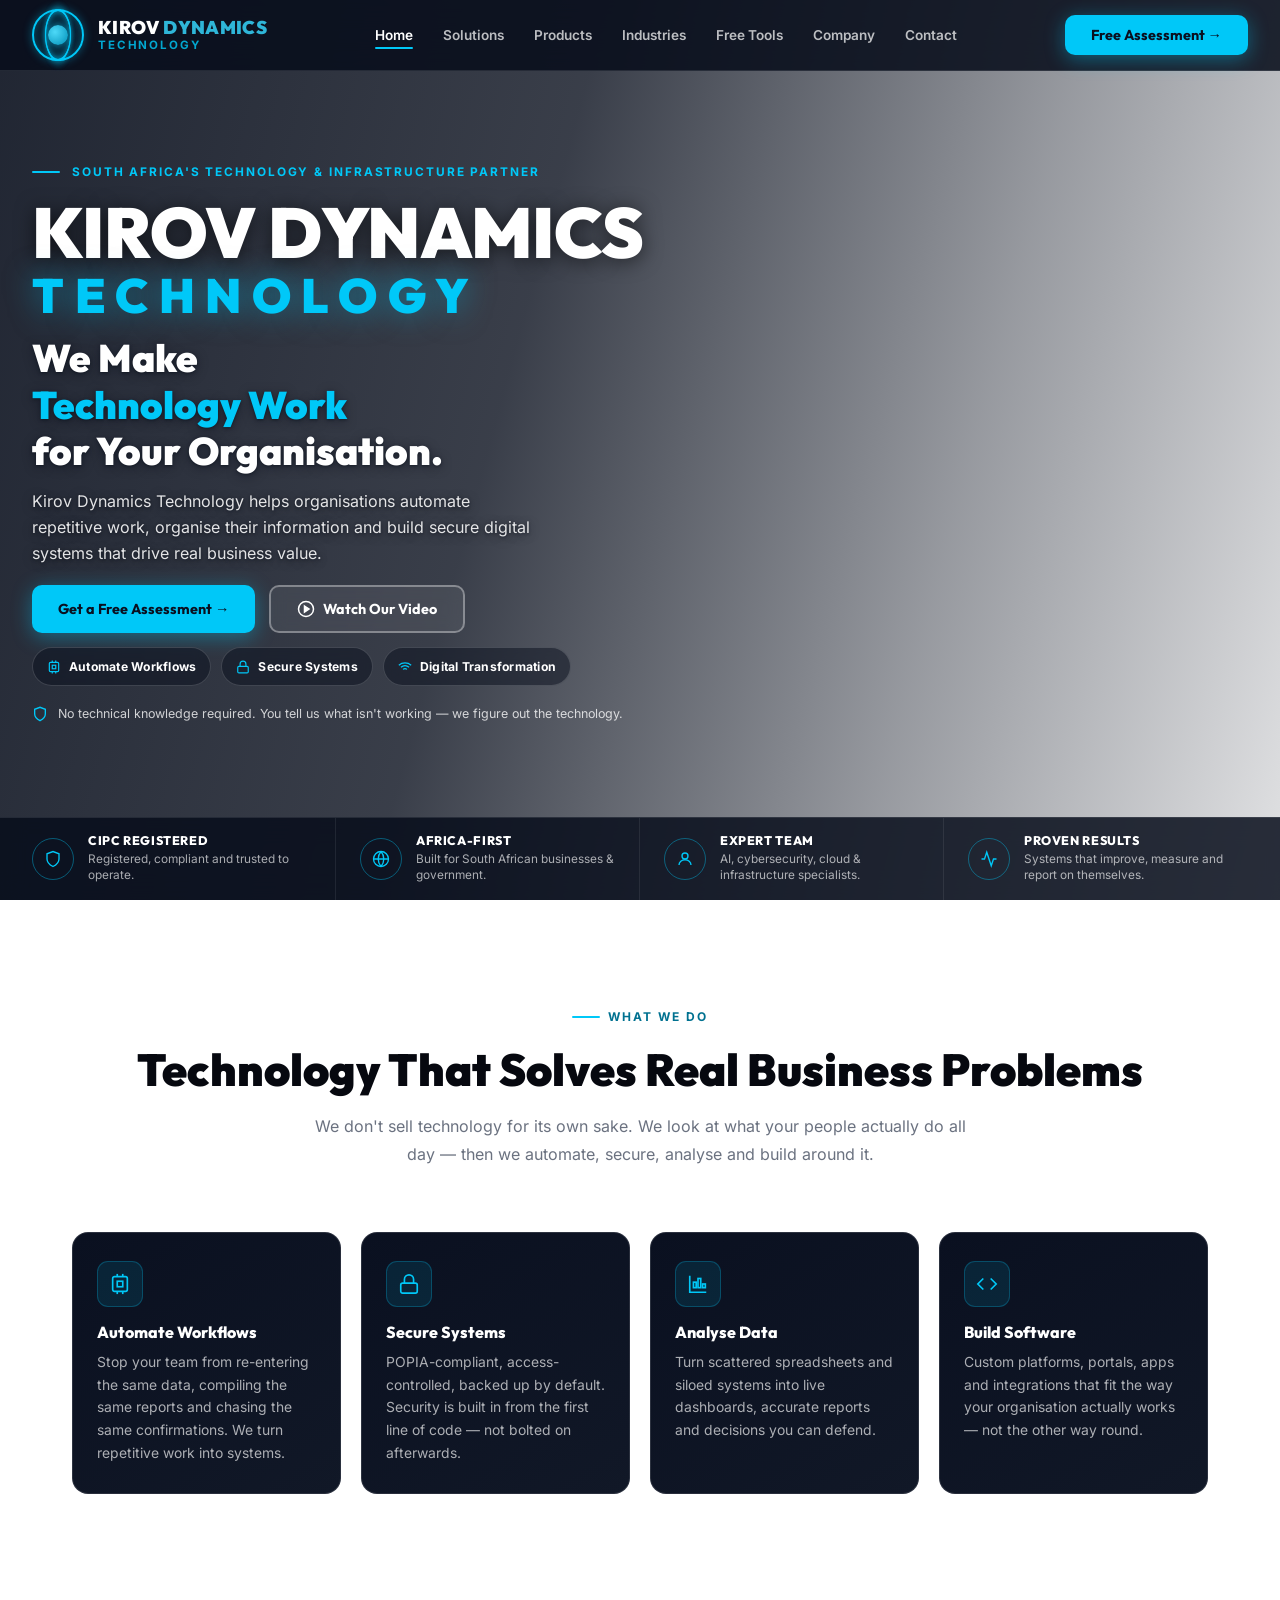
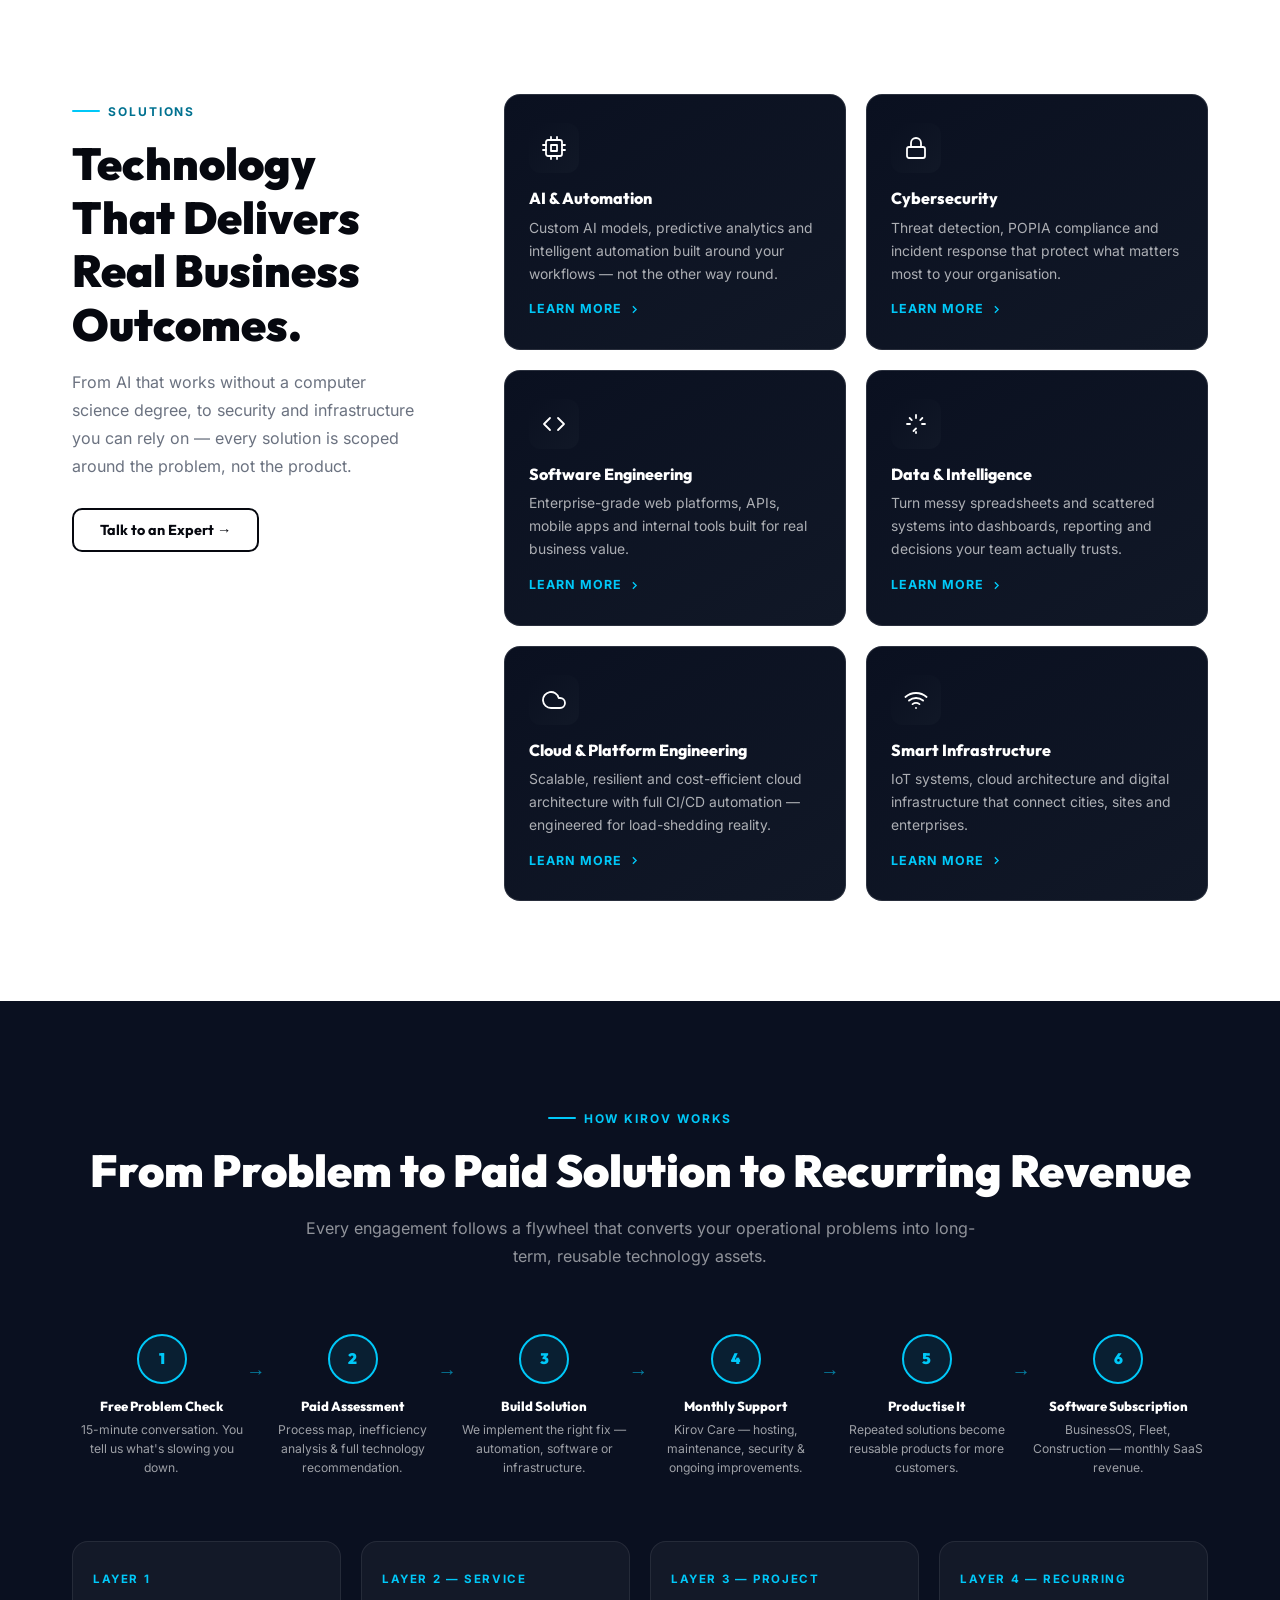
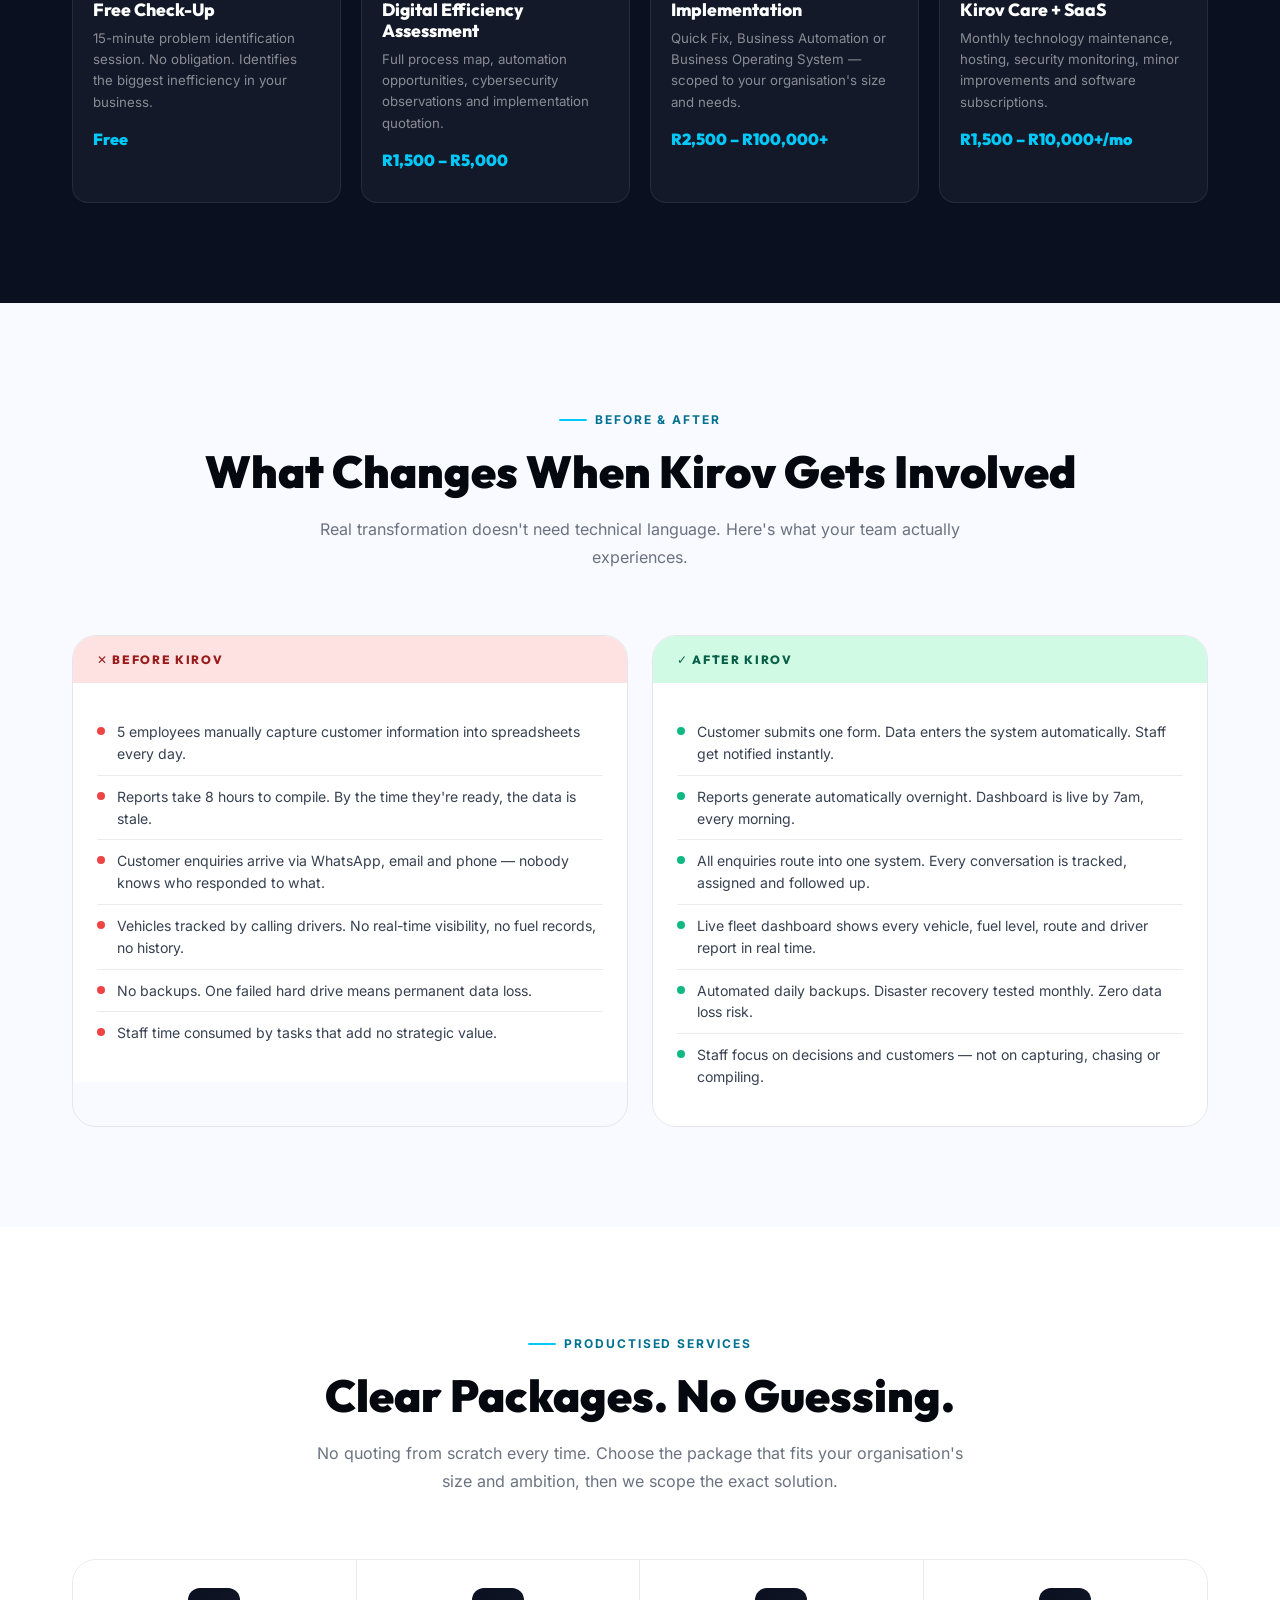
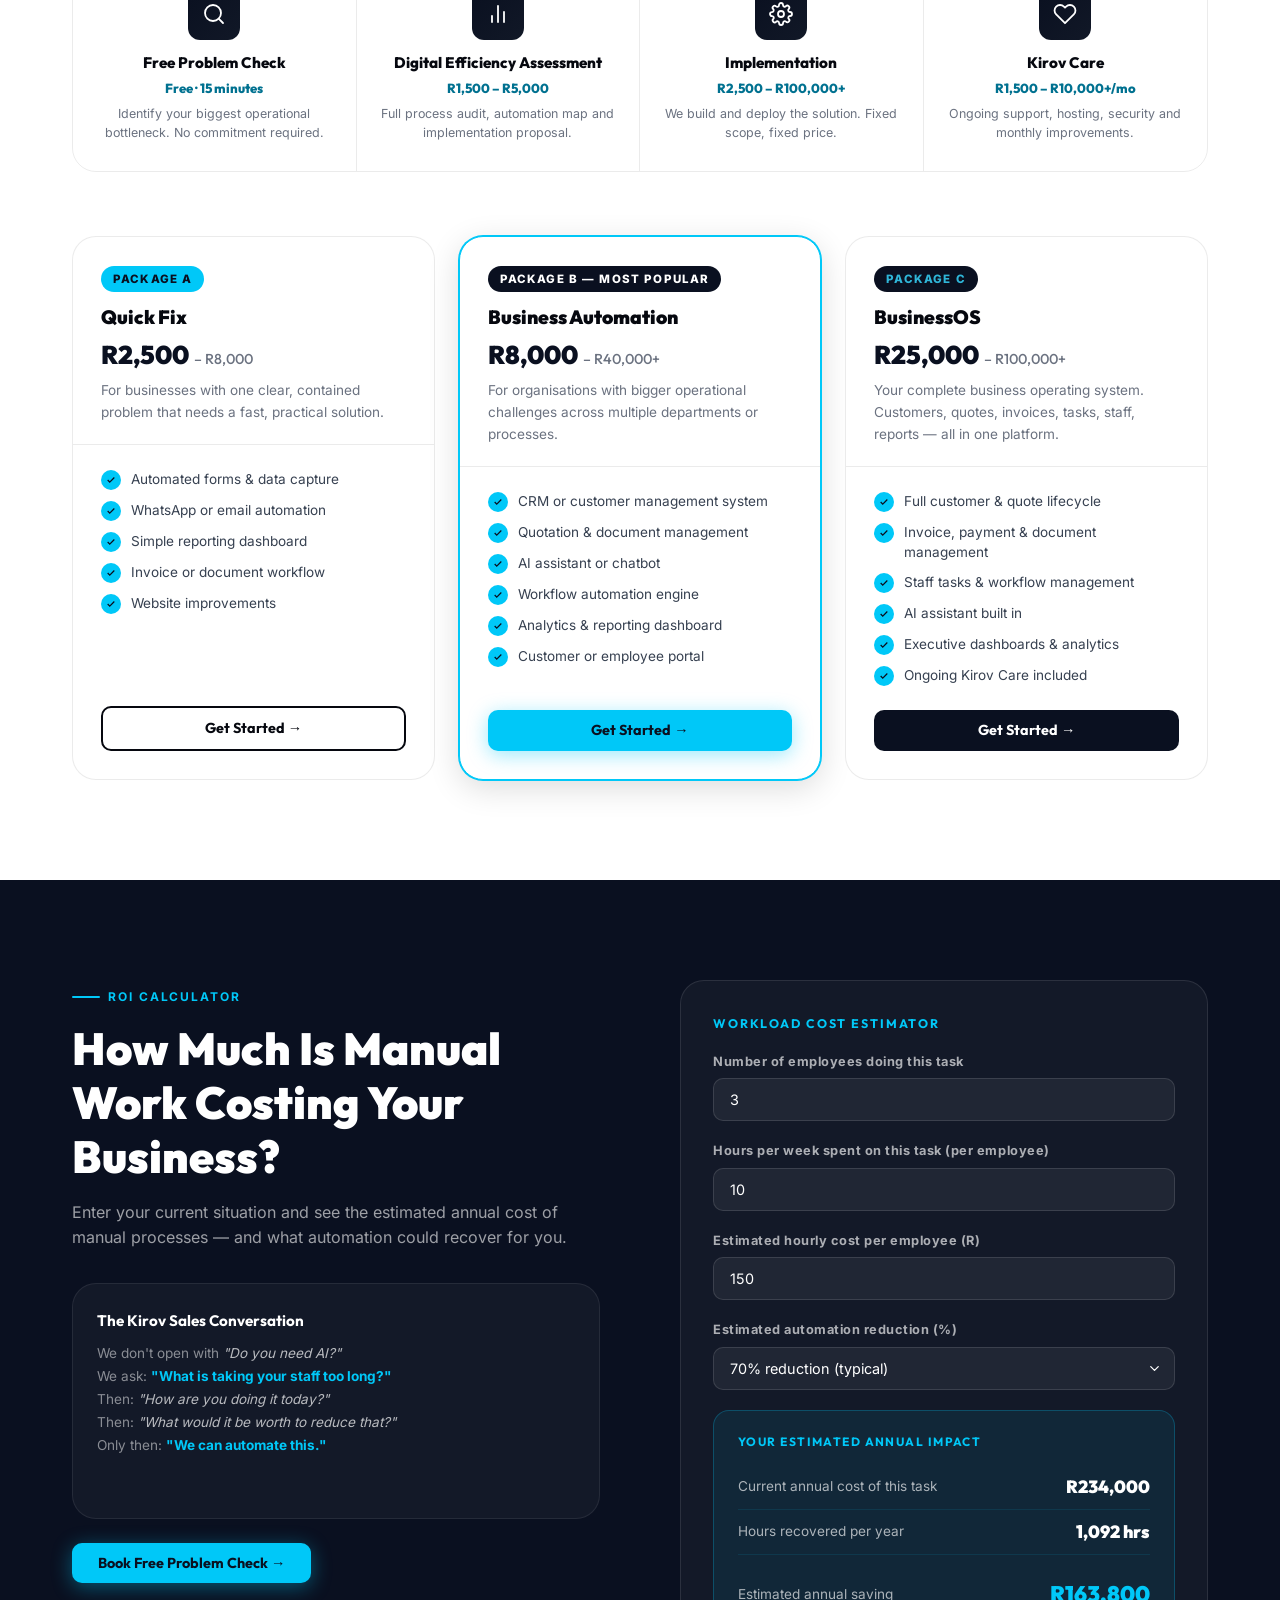
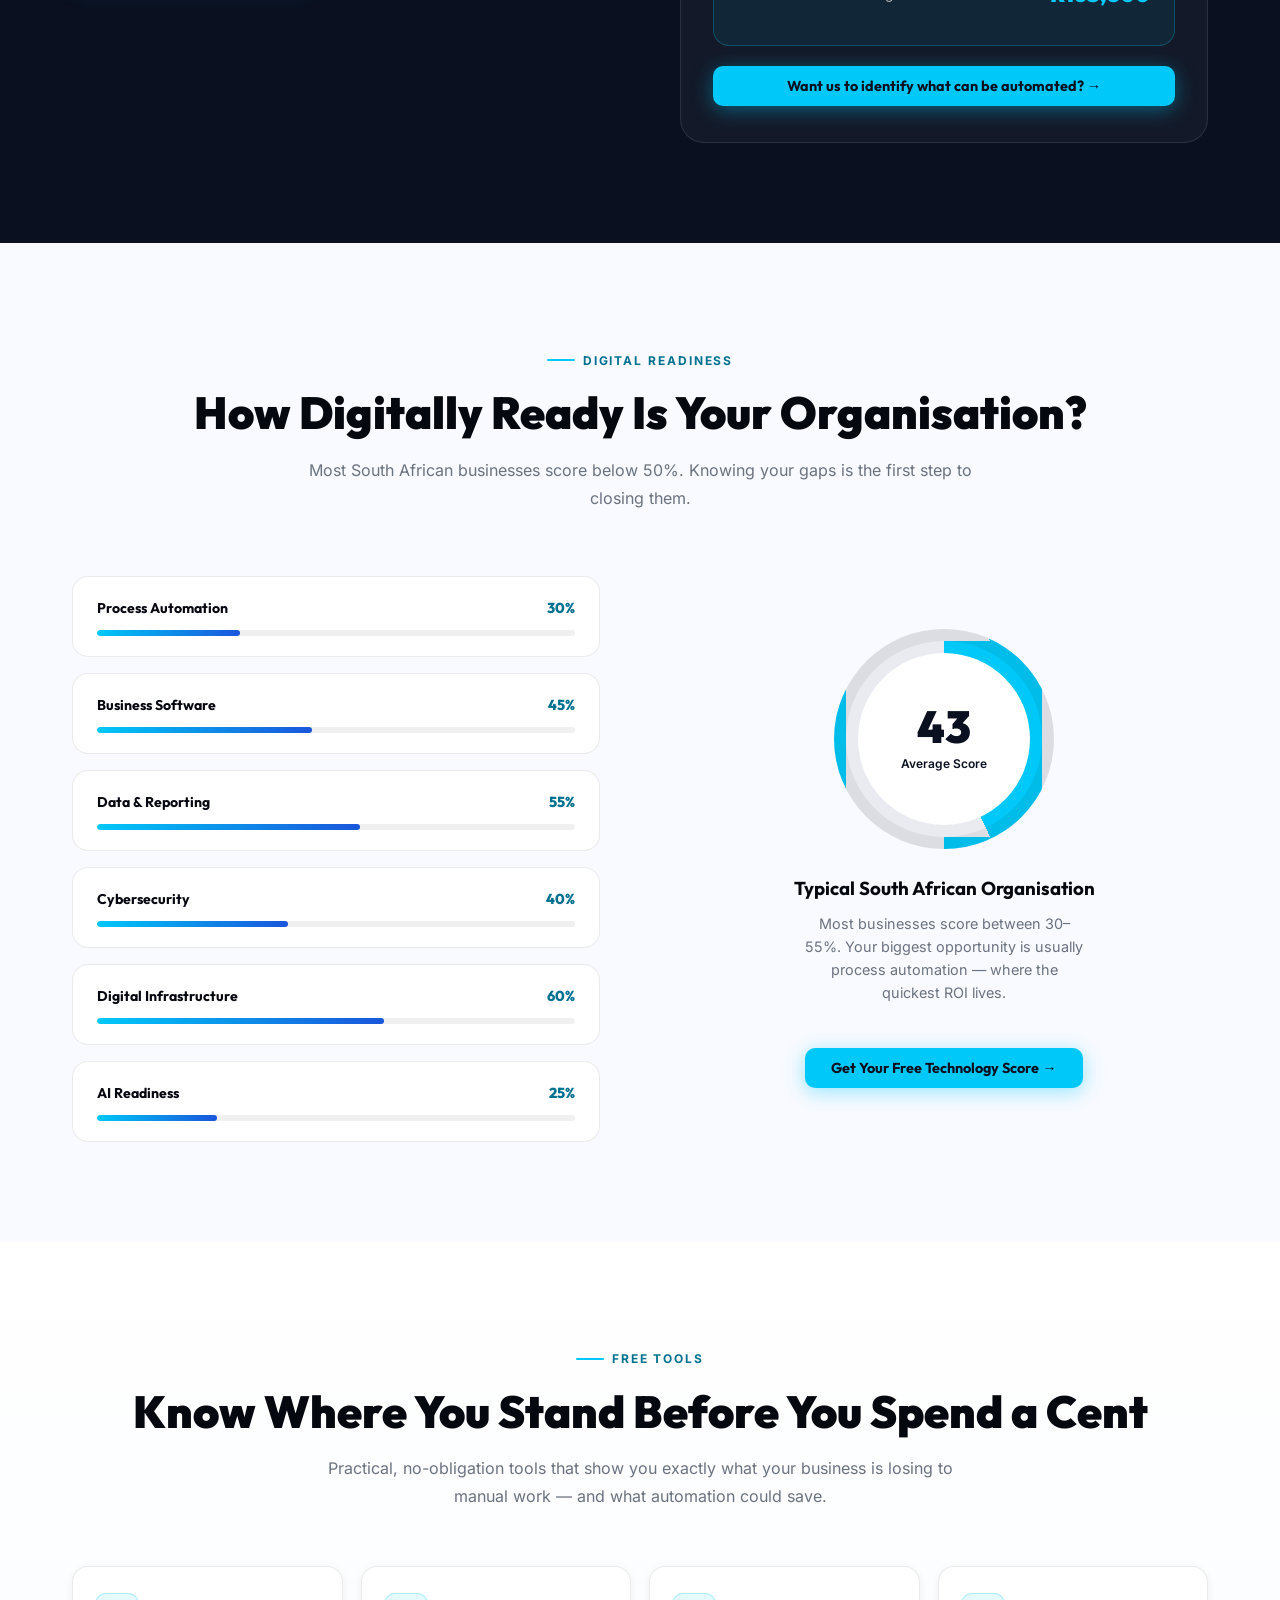
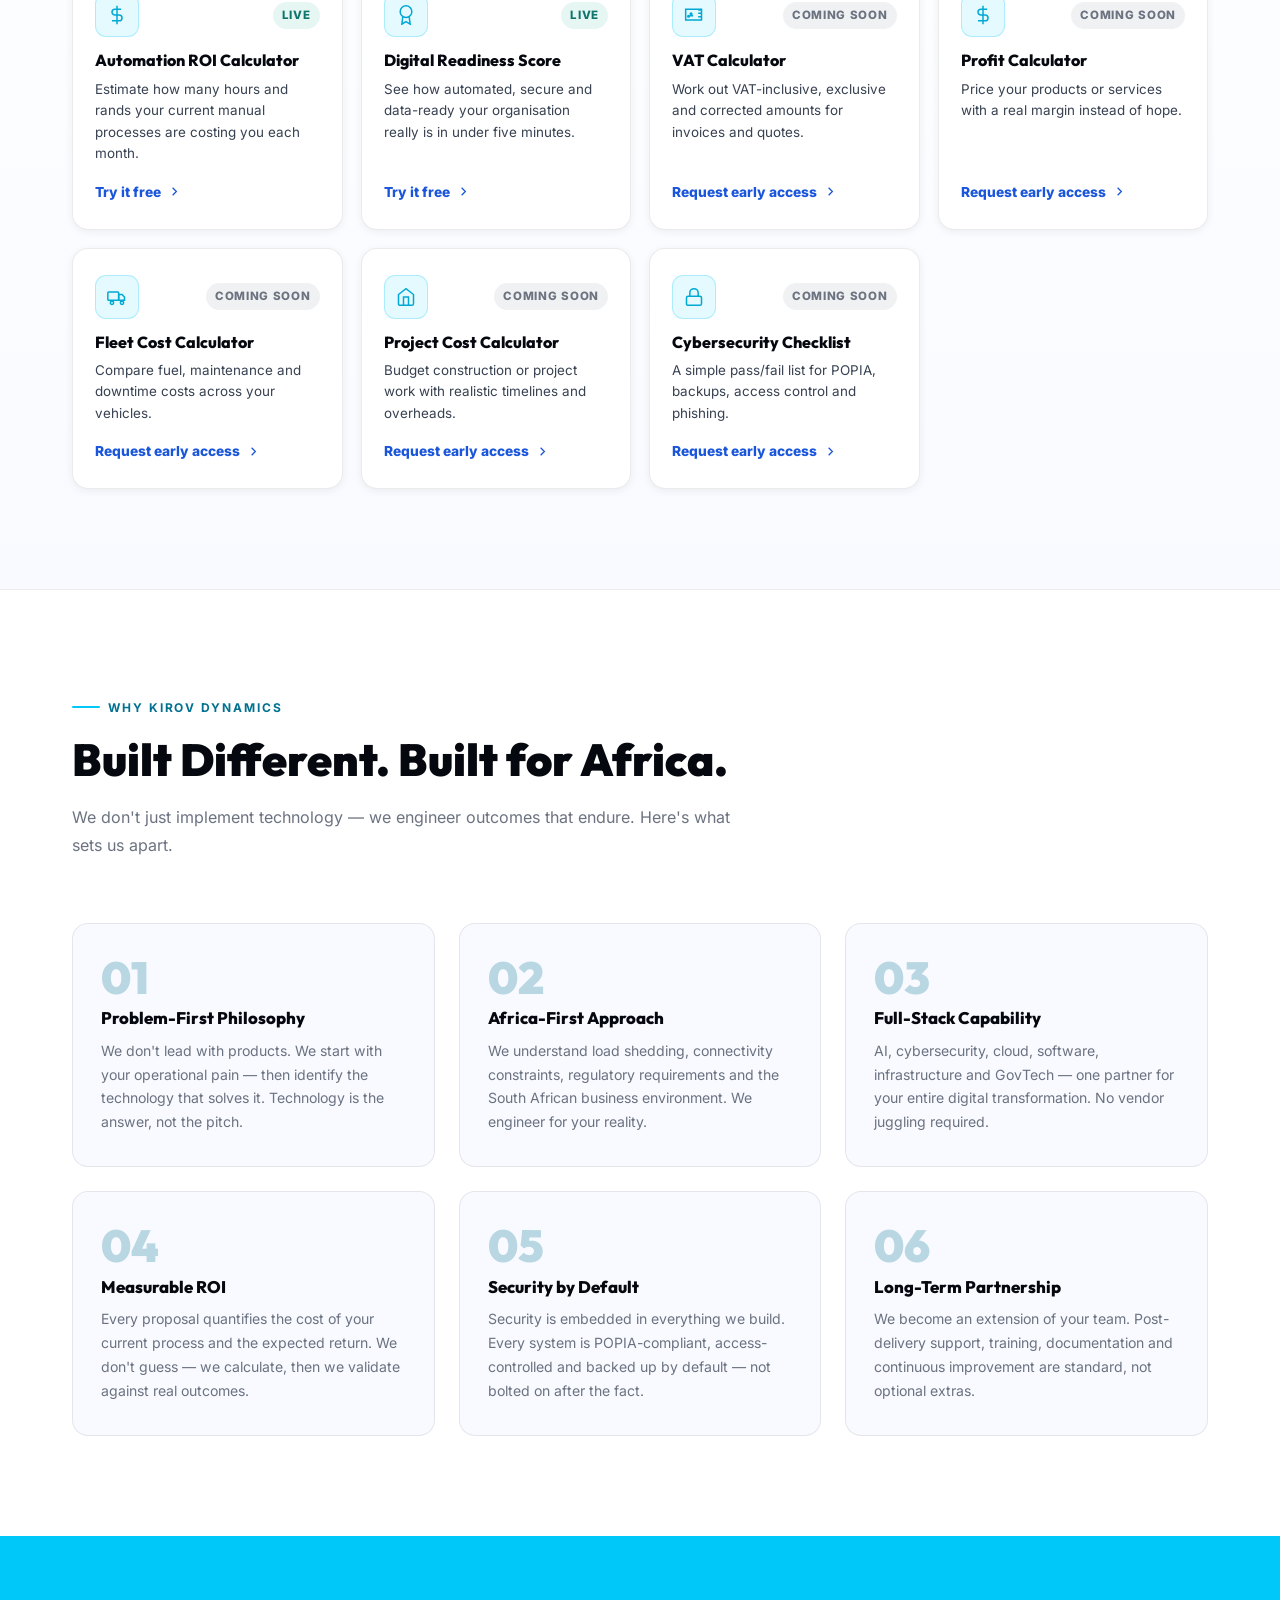
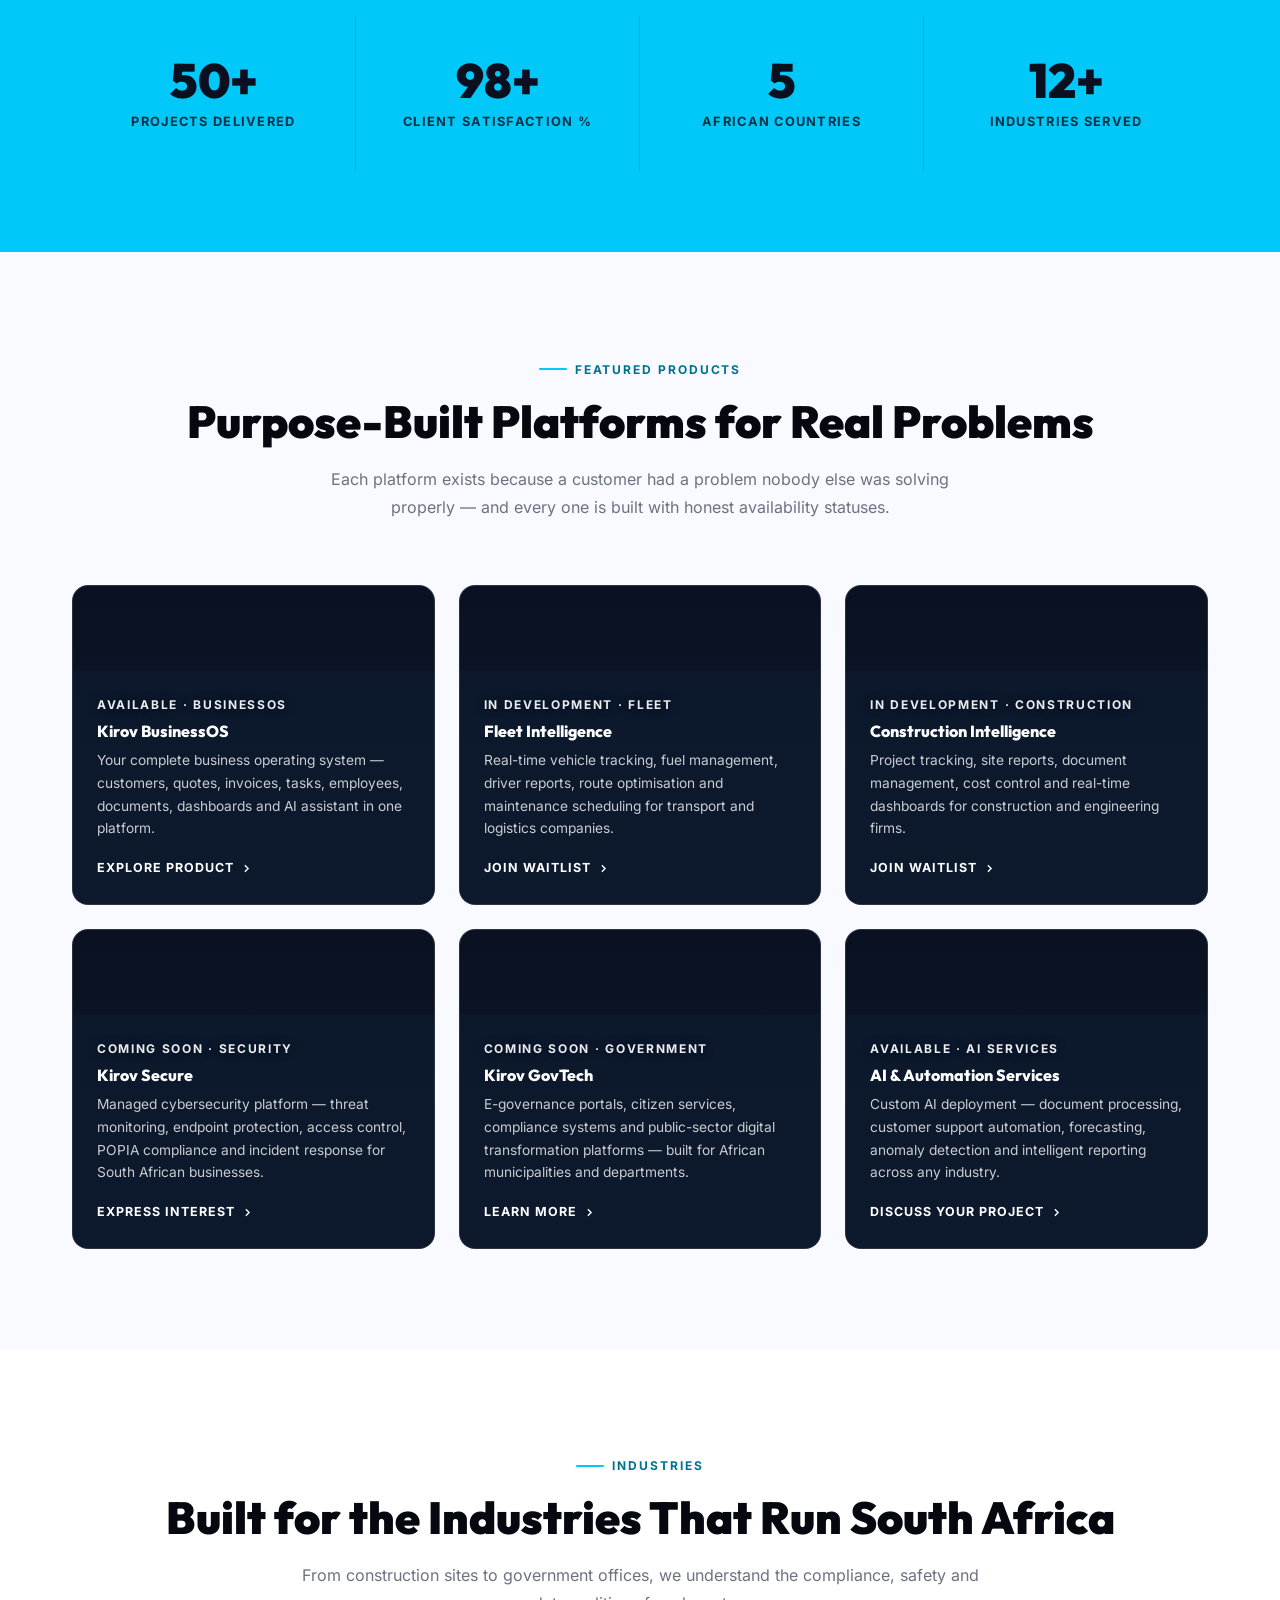
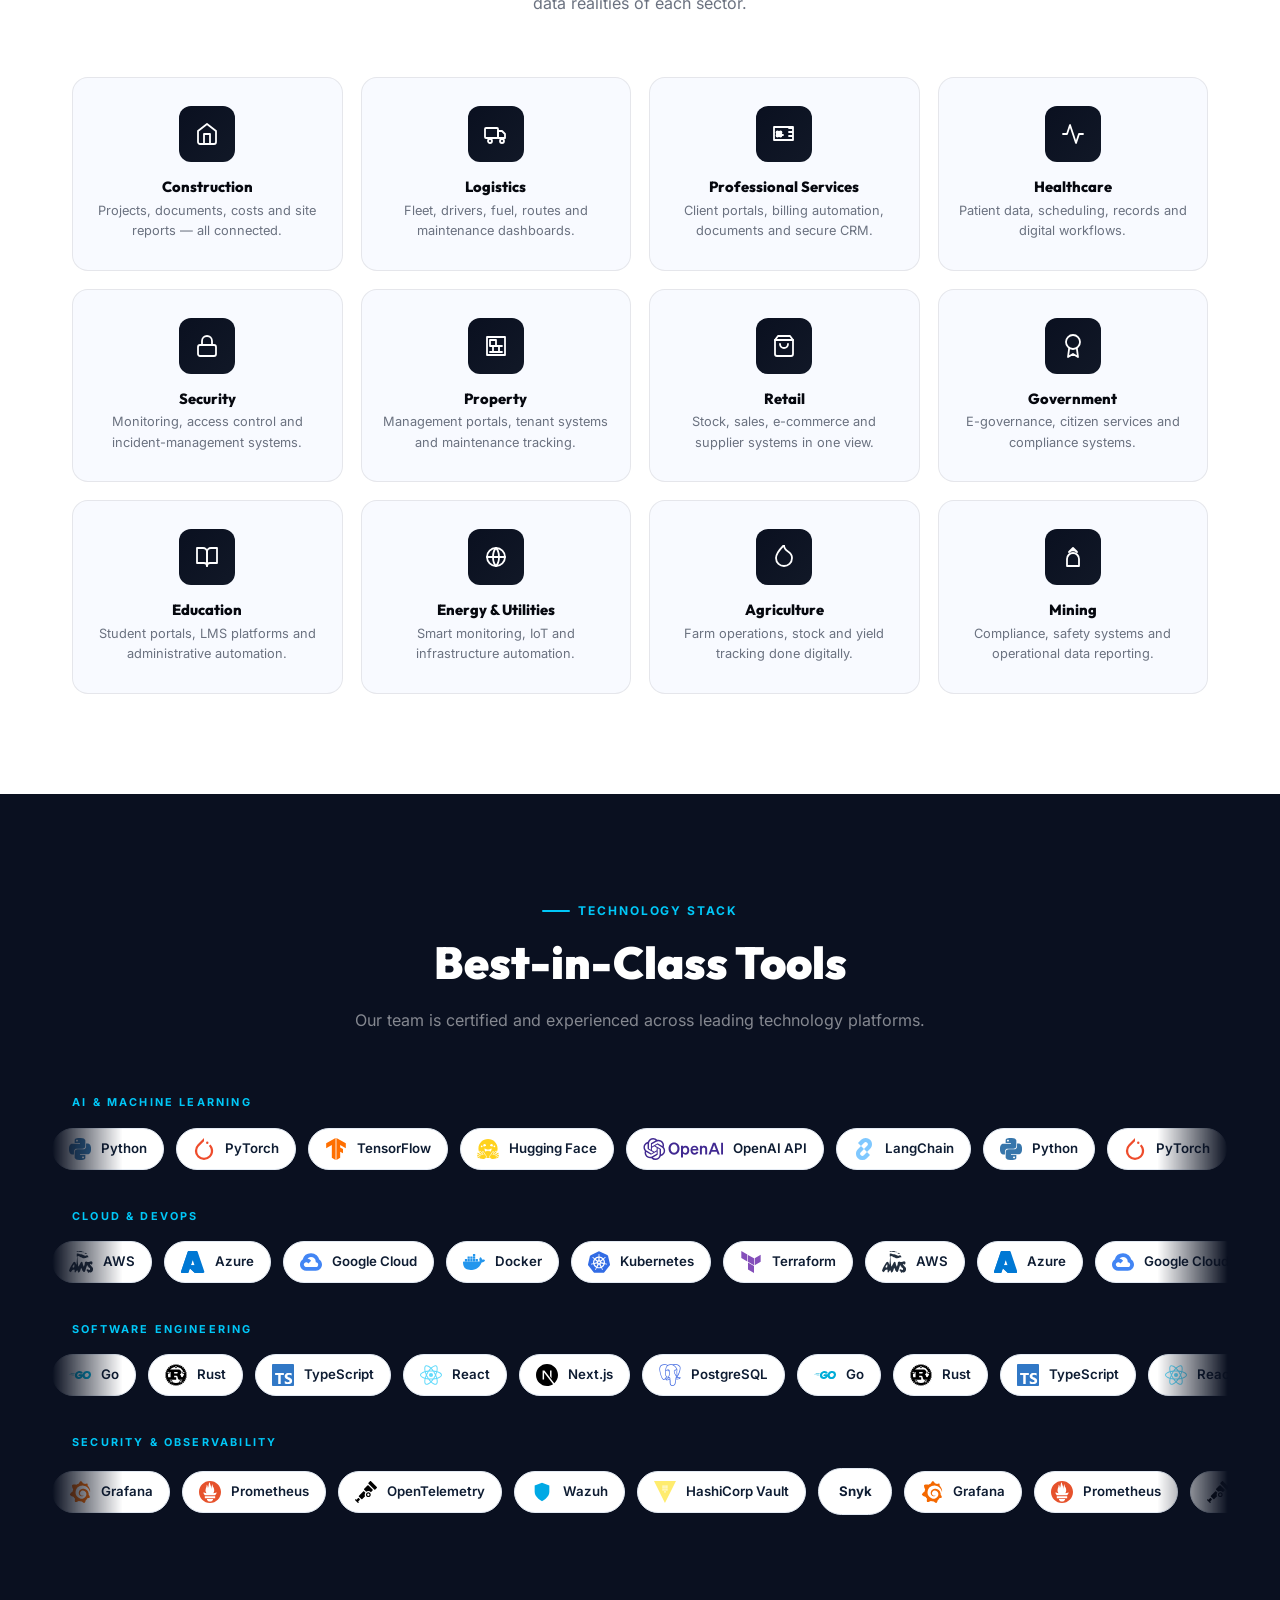
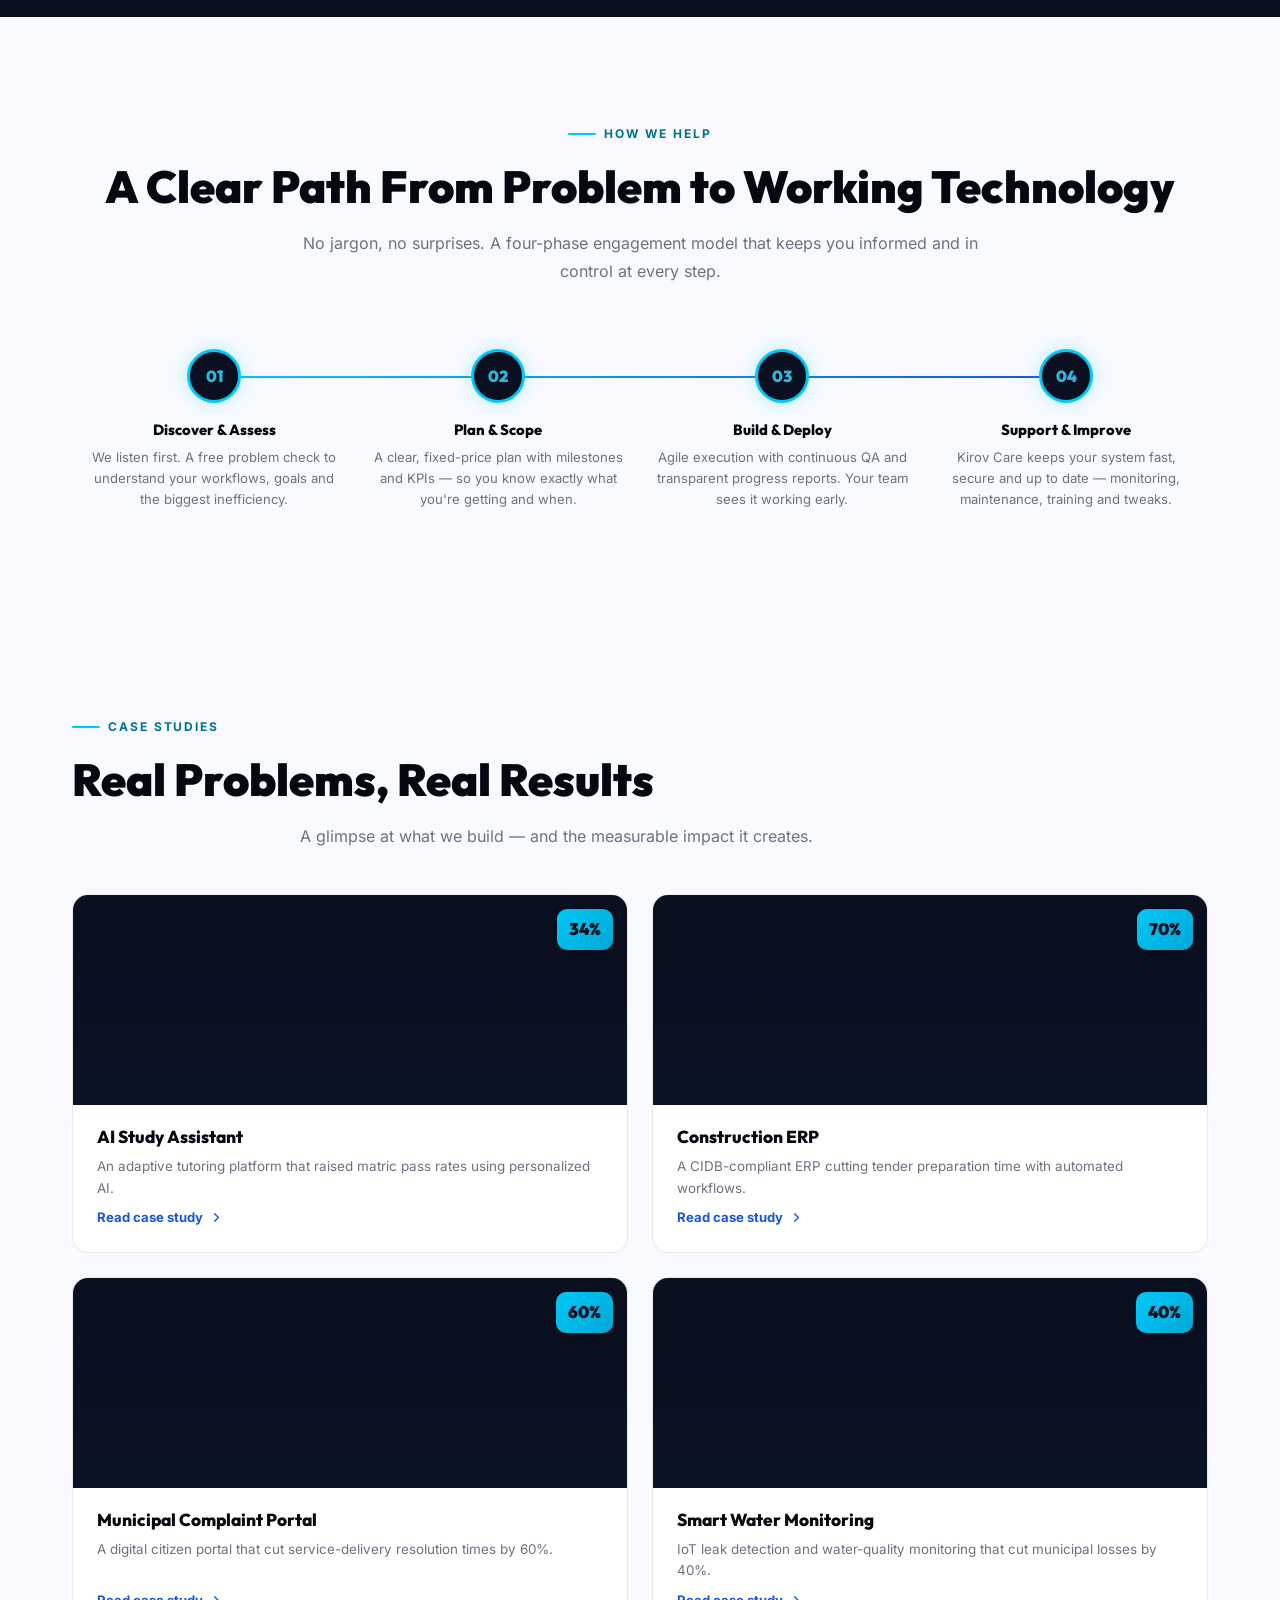
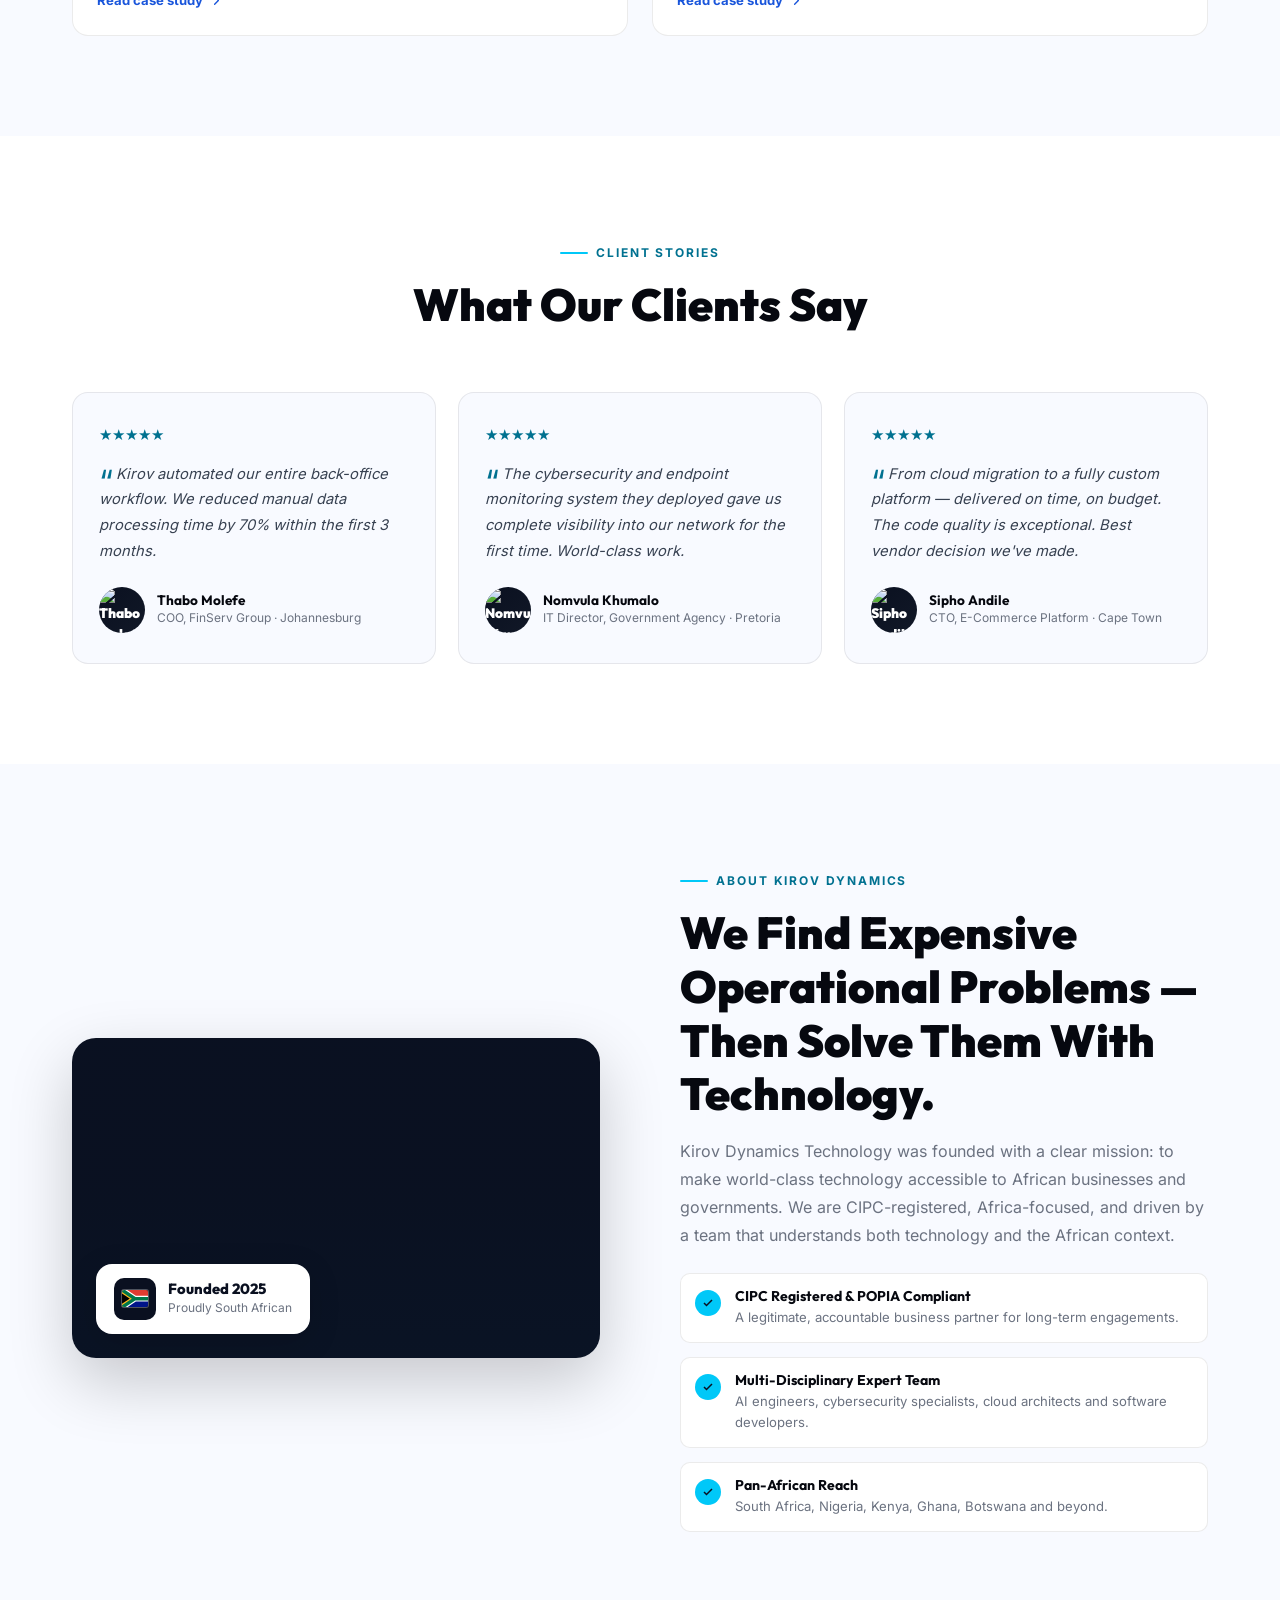
==== commit 9f02e919: "pricing: align all three Get Started buttons on one line Make .pkg-card a flex column with .pkg-body" ====
--- a/docs/index.html
+++ b/docs/index.html
@@ -9,6 +9,7 @@
      JS the class is never set, so .reveal is never hidden and the page is fully
      readable. Do not move this below the stylesheet or rename the class. -->
 <script>document.documentElement.classList.add('js-reveal')</script>
+<script src="assets/js/tracking.js" defer></script>
 <meta name="viewport" content="width=device-width, initial-scale=1.0, viewport-fit=cover">
 <!-- The palette is a fixed light/navy brand, not a theme: telling the UA
      "light" stops iOS Safari, Android Chrome and Edge from force-inverting the
@@ -26,7 +27,7 @@
      was sized for - otherwise every desktop visitor downloaded 128KB of
      portrait image it then threw away. -->
 <link rel="preload" as="image" media="(max-width: 767px)" href="https://images.unsplash.com/photo-1531482615713-2afd69097998?auto=format&fm=webp&fit=crop&crop=faces&w=800&h=560&q=72" fetchpriority="high">
-<meta name="description" content="Kirov Dynamics Technology helps South African organisations automate work, build secure digital systems and use technology to improve business operations. South Africa's Technology & Infrastructure Partner.">
+<meta name="description" content="Kirov Dynamics Technology: South African SMEs automate work, secure digital systems and grow with technology. Your Technology & Infrastructure Partner.">
 <meta name="keywords" content="business automation, digital transformation, AI solutions, cybersecurity, South Africa, Gauteng, technology company, software development, fleet management, construction technology">
 <link rel="icon" href="favicon.svg" type="image/svg+xml">
 <link rel="icon" href="favicon-32.png" sizes="32x32" type="image/png">
@@ -48,11 +49,9 @@
 <meta name="twitter:image" content="https://kirov-dynamics-technology.github.io/kirov-dynamics/og-image.png">
 <meta name="twitter:image:alt" content="Kirov Dynamics Technology — automation, AI, data, cybersecurity and GovTech for South African organisations.">
 <!--
-  Privacy-friendly analytics (self-hosted, cookieless): uncomment once Umami or
-  Plausible is set up, then replace the two placeholders below with your real
-  values. Nothing is loaded until then.
-  Umami:  <script async src="https://analytics.YOUR-DOMAIN/script.js" data-website-id="YOUR-WEBSITE-ID"></script>
-  Plausible: <script defer data-domain="kirov-dynamics-technology.github.io" src="https://plausible.YOUR-DOMAIN/js/script.js"></script>
+  Privacy-friendly analytics (self-hosted, cookieless): loaded from assets/js/tracking.js
+  (the same file on every page). Nothing loads and nothing tracks until CONFIG.host and
+  CONFIG.websiteId are set inside assets/js/tracking.js. See docs/tracking-and-analytics.md.
 -->
 <script type="application/ld+json">
 {"@context":"https://schema.org","@graph":[
@@ -624,8 +623,9 @@
 
 .pkg-grid{display:grid;grid-template-columns:repeat(3,1fr);gap:24px}
 .pkg-card{
-  border-radius:var(--r-xl);border:1px solid var(--border);
-  overflow:hidden;transition:var(--ease);background:#fff;
+border-radius:var(--r-xl);border:1px solid var(--border);
+overflow:hidden;transition:var(--ease);background:#fff;
+display:flex;flex-direction:column;
 }
 .pkg-card:hover{transform:translateY(-6px);box-shadow:var(--sh-lg)}
 .pkg-card.featured{
@@ -646,8 +646,8 @@
 .pkg-card .pkg-price span{font-size:.9rem;font-weight:500;color:var(--muted)}
 .pkg-card .pkg-desc{font-size:.85rem;color:var(--muted);margin-bottom:20px}
 .pkg-divider{height:1px;background:var(--border)}
-.pkg-body{padding:24px 28px 28px}
-.pkg-features{display:flex;flex-direction:column;gap:10px;margin-bottom:24px}
+.pkg-body{padding:24px 28px 28px;display:flex;flex-direction:column;flex:1}
+.pkg-features{display:flex;flex-direction:column;gap:10px;margin-bottom:24px;flex:1}
 .pkg-feat{
   display:flex;align-items:flex-start;gap:10px;
   font-size:.85rem;color:var(--mid);line-height:1.5;
@@ -2424,11 +2424,11 @@
         <div class="proj-photo"><span class="proj-metric">70%</span></div>
         <div class="proj-body"><h3>Construction ERP</h3><p>A CIDB-compliant ERP cutting tender preparation time with automated workflows.</p><a href="case-studies/construction-erp.html">Read case study <svg viewBox="0 0 24 24"><polyline points="9 18 15 12 9 6"/></svg></a></div>
       </div>
-      <div class="proj-card reveal" style="--proj-bg:url('https://images.unsplash.com/photo-1532190234152-a2e422255cc9?auto=format&fm=webp&fit=crop&w=900&q=72')">
+      <div class="proj-card reveal" style="--proj-bg:url('https://images.unsplash.com/photo-1517466787929-bc90951d0974?auto=format&fm=webp&fit=crop&w=900&q=72')">
         <div class="proj-photo"><span class="proj-metric">60%</span></div>
         <div class="proj-body"><h3>Municipal Complaint Portal</h3><p>A digital citizen portal that cut service-delivery resolution times by 60%.</p><a href="case-studies/municipal-complaint-portal.html">Read case study <svg viewBox="0 0 24 24"><polyline points="9 18 15 12 9 6"/></svg></a></div>
       </div>
-      <div class="proj-card reveal" style="--proj-bg:url('https://images.unsplash.com/photo-1570126949493-b2b5e2b8a1c0?auto=format&fm=webp&fit=crop&w=900&q=72')">
+      <div class="proj-card reveal" style="--proj-bg:url('https://images.unsplash.com/photo-1566650554919-44ec6bbe2518?auto=format&fm=webp&fit=crop&w=900&q=72')">
         <div class="proj-photo"><span class="proj-metric">40%</span></div>
         <div class="proj-body"><h3>Smart Water Monitoring</h3><p>IoT leak detection and water-quality monitoring that cut municipal losses by 40%.</p><a href="case-studies/smart-water-monitoring.html">Read case study <svg viewBox="0 0 24 24"><polyline points="9 18 15 12 9 6"/></svg></a></div>
       </div>
@@ -2623,8 +2623,8 @@
       <div class="reveal">
         <form id="contact-form" action="https://formspree.io/f/xjkyqzyl" method="POST" novalidate>
           <div class="form-row">
-            <div class="form-group"><label for="cf-first">First Name</label><input id="cf-first" name="first_name" type="text" placeholder="Koketso" autocomplete="given-name" required></div>
-            <div class="form-group"><label for="cf-last">Last Name</label><input id="cf-last" name="last_name" type="text" placeholder="Raphasha" autocomplete="family-name" required></div>
+            <div class="form-group"><label for="cf-first">First Name</label><input id="cf-first" name="first_name" type="text" placeholder="e.g. Thabo" autocomplete="given-name" required></div>
+            <div class="form-group"><label for="cf-last">Last Name</label><input id="cf-last" name="last_name" type="text" placeholder="e.g. Mokoena" autocomplete="family-name" required></div>
           </div>
           <div class="form-group"><label for="cf-email">Email Address</label><input id="cf-email" name="email" type="email" placeholder="you@company.co.za" autocomplete="email" required></div>
           <div class="form-group"><label for="cf-company">Company / Organisation</label><input id="cf-company" name="company" type="text" placeholder="Your Company Name" autocomplete="organization"></div>
@@ -2982,6 +2982,7 @@
 
     form.reset();
     setFormState('ok', "Thanks — your request is in. We'll be in touch within 24 hours.");
+    if (window.kdt && window.kdt.track) window.kdt.track('contact_submit', { page: location.pathname });
     formBtn.textContent = 'Request Sent';
     formBtn.style.background = 'var(--teal)';
     formBtn.style.color = 'var(--navy)';
